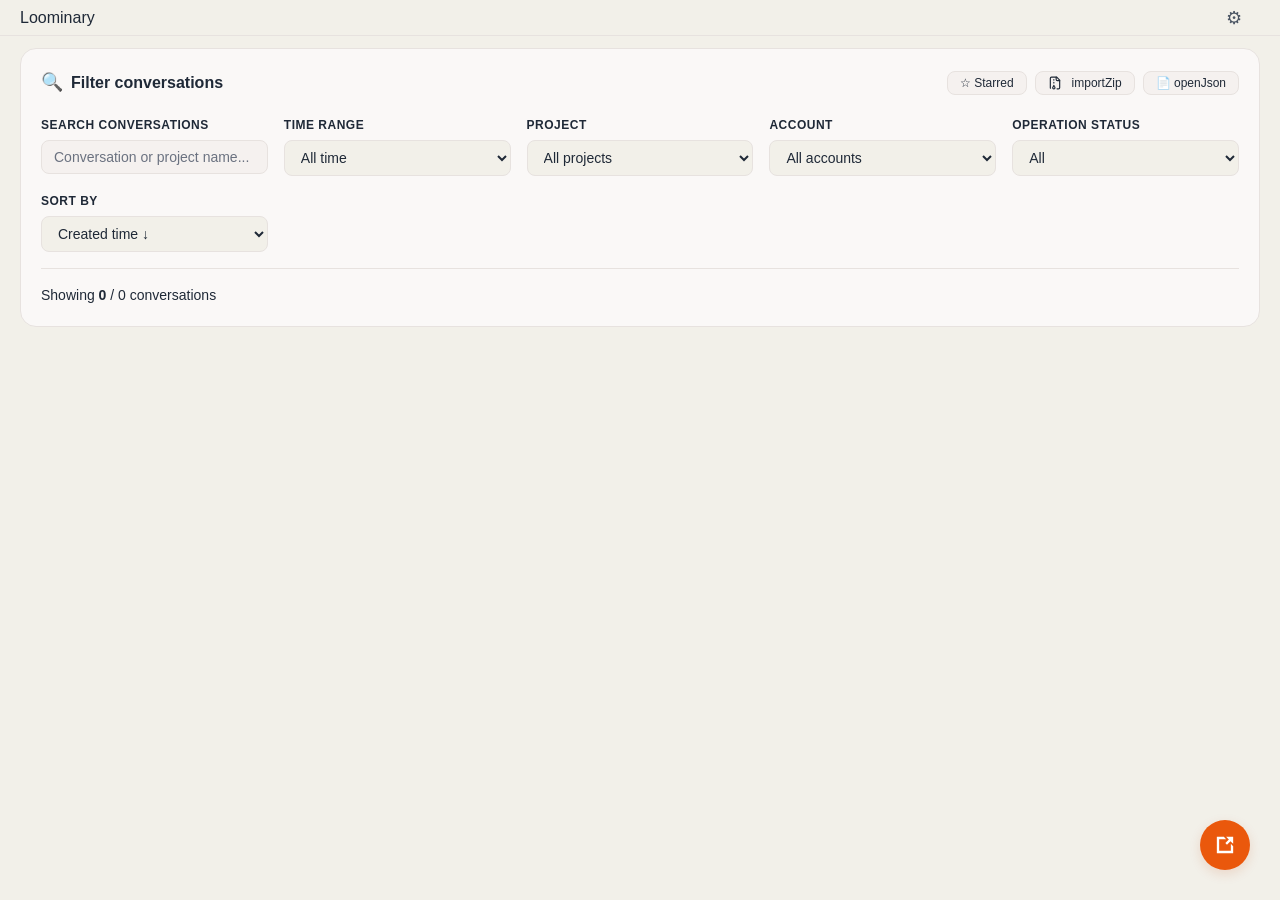
==== index.html @ d288bf93 "Updates" ====
<!doctype html><html lang="en-US"><head><meta charset="utf-8"/><meta name="viewport" content="width=device-width,initial-scale=1"/><link rel="icon" type="image/svg+xml" href="./favicon.svg"/><link rel="icon" type="image/png" sizes="32x32" href="./favicon.png"/><title></title><script defer="defer" src="./static/js/main.4342638c.js"></script><link href="./static/css/main.410b7ef4.css" rel="stylesheet"></head><body><noscript>You need to enable JavaScript to run this app.</noscript><div id="root"></div></body></html>
---- static/css/main.410b7ef4.css ----
.\!container{width:100%!important}.container{width:100%}@media (min-width:640px){.\!container{max-width:640px!important}.container{max-width:640px}}@media (min-width:768px){.\!container{max-width:768px!important}.container{max-width:768px}}@media (min-width:1024px){.\!container{max-width:1024px!important}.container{max-width:1024px}}@media (min-width:1280px){.\!container{max-width:1280px!important}.container{max-width:1280px}}@media (min-width:1536px){.\!container{max-width:1536px!important}.container{max-width:1536px}}.visible{visibility:visible}.static{position:static}.fixed{position:fixed}.absolute{position:absolute}.relative{position:relative}.block{display:block}.inline-block{display:inline-block}.inline{display:inline}.flex{display:flex}.inline-flex{display:inline-flex}.table{display:table}.grid{display:grid}.hidden{display:none}.flex-shrink{flex-shrink:1}.transform{transform:translate(var(--tw-translate-x),var(--tw-translate-y)) rotate(var(--tw-rotate)) skewX(var(--tw-skew-x)) skewY(var(--tw-skew-y)) scaleX(var(--tw-scale-x)) scaleY(var(--tw-scale-y))}.truncate{overflow:hidden;text-overflow:ellipsis;white-space:nowrap}.border{border-width:1px}.uppercase{text-transform:uppercase}.italic{font-style:italic}.shadow{--tw-shadow:0 1px 3px 0 #0000001a,0 1px 2px -1px #0000001a;--tw-shadow-colored:0 1px 3px 0 var(--tw-shadow-color),0 1px 2px -1px var(--tw-shadow-color);box-shadow:0 0 #0000,0 0 #0000,var(--tw-shadow);box-shadow:var(--tw-ring-offset-shadow,0 0 #0000),var(--tw-ring-shadow,0 0 #0000),var(--tw-shadow)}.outline{outline-style:solid}.blur{--tw-blur:blur(8px)}.blur,.filter{filter:var(--tw-blur) var(--tw-brightness) var(--tw-contrast) var(--tw-grayscale) var(--tw-hue-rotate) var(--tw-invert) var(--tw-saturate) var(--tw-sepia) var(--tw-drop-shadow)}.transition{transition-duration:.15s;transition-property:color,background-color,border-color,fill,stroke,opacity,box-shadow,transform,filter,-webkit-text-decoration-color,-webkit-backdrop-filter;transition-property:color,background-color,border-color,text-decoration-color,fill,stroke,opacity,box-shadow,transform,filter,backdrop-filter;transition-property:color,background-color,border-color,text-decoration-color,fill,stroke,opacity,box-shadow,transform,filter,backdrop-filter,-webkit-text-decoration-color,-webkit-backdrop-filter;transition-timing-function:cubic-bezier(.4,0,.2,1)}body{-webkit-font-smoothing:antialiased;-moz-osx-font-smoothing:grayscale;font-family:-apple-system,BlinkMacSystemFont,Segoe UI,Roboto,Oxygen,Ubuntu,Cantarell,Fira Sans,Droid Sans,Helvetica Neue,sans-serif;margin:0}code{font-family:source-code-pro,Menlo,Monaco,Consolas,Courier New,monospace}*{box-sizing:border-box;margin:0;padding:0}.star{color:#f1e05a;filter:drop-shadow(0 0 2px rgba(241,224,90,.3));font-size:16px}body,html{background:var(--bg-primary);color:var(--text-primary);font-family:-apple-system,BlinkMacSystemFont,Segoe UI,Roboto,Oxygen,Ubuntu,sans-serif;height:100%;line-height:1.5;overflow:hidden;width:100%}@media (max-width:1023px){body,html{height:auto;min-height:100%;overflow:visible}}a{color:var(--text-link);text-decoration:none}a:hover{text-decoration:underline}::-webkit-scrollbar{height:8px;width:8px}::-webkit-scrollbar-track{background:var(--bg-tertiary)}::-webkit-scrollbar-thumb{background:var(--border-secondary);border-radius:4px}::-webkit-scrollbar-thumb:hover{background:var(--accent-primary)}code{border-radius:4px;font-size:.9em;padding:2px 6px}code,pre{background:var(--bg-tertiary);font-family:SF Mono,Monaco,Consolas,Courier New,monospace}pre{border-radius:var(--radius-sm);font-size:14px;line-height:1.4;overflow-x:auto;padding:12px}pre code{background:#0000;padding:0}.btn-primary,.btn-secondary{align-items:center;border:none;border-radius:var(--radius-sm);cursor:pointer;display:inline-flex;font-size:14px;gap:6px;outline:none;padding:8px 16px;transition:all var(--transition-fast)}.btn-primary{background:var(--accent-primary);color:#fff}.btn-primary:hover{filter:brightness(1.1)}.btn-primary:disabled{cursor:not-allowed;opacity:.5}.btn-secondary{background:var(--bg-tertiary);border:1px solid var(--border-primary);color:var(--text-primary)}.btn-secondary:hover{background:var(--border-primary);border-color:var(--border-secondary)}.btn-secondary.active{background:color-mix(in srgb,var(--accent-primary) 10%,#0000);border-color:var(--accent-primary);color:var(--accent-primary)}.btn-primary.small,.btn-secondary.small{font-size:12px;padding:4px 12px}.icon-btn{align-items:center;background:#0000;border:none;border-radius:var(--radius-sm);color:var(--text-secondary);cursor:pointer;display:flex;height:32px;justify-content:center;transition:all var(--transition-fast);width:32px}.icon-btn:hover{background:var(--bg-tertiary);color:var(--text-primary)}.modal-overlay{-webkit-overflow-scrolling:touch;align-items:center;background:#000c;bottom:0;display:flex;justify-content:center;left:0;overflow:hidden;overscroll-behavior:contain;position:fixed;right:0;top:0;inset:0;z-index:9999}[data-theme=light] .modal-overlay{background:#00000080}.modal-content{-webkit-overflow-scrolling:touch;animation:modalFadeIn .2s ease;background:var(--bg-secondary);border:1px solid var(--border-primary);border-radius:var(--radius-lg);max-height:calc(100vh - 32px);max-width:500px;overflow-x:hidden;overflow-y:auto;overscroll-behavior:contain;padding:24px;position:relative;width:90%;z-index:2001}@keyframes modalFadeIn{0%{opacity:0;transform:translateY(-20px)}to{opacity:1;transform:translateY(0)}}.modal-content.large{max-width:900px}.modal-header{align-items:center;display:flex;justify-content:space-between;margin-bottom:20px}.modal-header h2{color:var(--text-primary);font-size:20px;font-weight:600}.close-btn{align-items:center;background:var(--bg-tertiary);border:none;border-radius:var(--radius-sm);color:var(--text-secondary);cursor:pointer;display:flex;font-size:24px;height:32px;justify-content:center;transition:background-color var(--transition-fast),color var(--transition-fast);width:32px}.close-btn:hover{background:var(--border-primary);color:var(--text-primary)}.modal-footer{border-top:1px solid var(--border-primary);display:flex;gap:8px;justify-content:flex-end;margin-top:20px;padding-top:16px}input[type=number],input[type=search],input[type=text],select,textarea{background:var(--bg-tertiary);border:1px solid var(--border-primary);border-radius:var(--radius-sm);color:var(--text-primary);font-size:14px;outline:none;padding:8px 12px;transition:all var(--transition-fast)}input[type=number]:focus,input[type=search]:focus,input[type=text]:focus,select:focus,textarea:focus{border-color:var(--accent-primary);box-shadow:0 0 0 2px #d977061a}input[type=checkbox],input[type=radio]{cursor:pointer;height:16px;width:16px}label{color:var(--text-primary);cursor:pointer;display:flex;font-size:14px;gap:8px}.badge,label{align-items:center}.badge{background:var(--bg-tertiary);border:1px solid var(--border-primary);border-radius:12px;color:var(--text-secondary);display:inline-flex;font-size:12px;font-weight:500;padding:2px 8px}.badge.primary{background:var(--accent-primary);border:none;color:#fff}.badge.success{background:#10b981;border:none;color:#fff}.badge.warning{background:var(--accent-warning);border:none;color:#fff}.badge.danger{background:var(--accent-danger);border:none;color:#fff}.hint-text{color:var(--text-tertiary);font-size:12px;margin-top:4px}.divider{background:var(--border-primary);height:1px;margin:16px 0}.tooltip{display:inline-block;position:relative}.tooltip-content{background:var(--bg-tertiary);border:1px solid var(--border-primary);border-radius:var(--radius-sm);bottom:100%;color:var(--text-primary);font-size:12px;left:50%;margin-bottom:4px;opacity:0;padding:6px 12px;pointer-events:none;position:absolute;transform:translateX(-50%);transition:opacity var(--transition-fast);white-space:nowrap;z-index:1000}.tooltip:hover .tooltip-content{opacity:1}.font-loading-notification{animation:slideInFromBottom .3s ease-out;background:var(--bg-primary);border:1px solid var(--border-primary);border-radius:var(--radius-md);bottom:20px;box-shadow:var(--shadow-lg);max-width:400px;padding:16px;position:fixed;right:20px;z-index:9999}.font-loading-notification.error{border-color:var(--accent-danger)}@keyframes slideInFromBottom{0%{opacity:0;transform:translateY(100px)}to{opacity:1;transform:translateY(0)}}.font-loading-content{display:flex;flex-direction:column;gap:12px}.font-loading-text{align-items:center;color:var(--text-primary);display:flex;font-size:14px;font-weight:500;gap:8px}.loading-icon{animation:pulse 1.5s ease-in-out infinite;font-size:18px}@keyframes pulse{0%,to{opacity:1}50%{opacity:.5}}.font-loading-progress{background:var(--bg-secondary);border-radius:2px;height:4px;overflow:hidden;width:100%}.font-loading-progress-bar{background:var(--accent-primary);border-radius:2px;height:100%;transition:width .3s ease-out}.font-loading-hint{color:var(--text-tertiary);font-size:12px;line-height:1.4}.font-status-badge{border-radius:4px;display:inline-block;font-size:11px;font-weight:500;line-height:1.4;margin-left:8px;padding:2px 8px}.font-status-badge.loading{background:var(--accent-warning);color:#fff}.font-status-badge.ready{background:#10b981;color:#fff}.font-status-badge.error{background:var(--accent-danger);color:#fff}@media (min-width:1024px){:root,body{min-width:700px!important;width:100%!important}}.app-redesigned{background:var(--bg-primary);color:var(--text-primary);display:flex;flex-direction:column;font-family:-apple-system,BlinkMacSystemFont,Segoe UI,Noto Sans,Helvetica,Arial,sans-serif;height:100vh;min-height:100vh;overflow:hidden;width:100%}@supports (-webkit-touch-callout:none){.app-redesigned{height:-webkit-fill-available}}@media (max-width:1023px){.app-redesigned{height:auto;min-height:100vh;min-height:-webkit-fill-available;overflow:visible;padding-bottom:env(safe-area-inset-bottom);padding-left:env(safe-area-inset-left);padding-right:env(safe-area-inset-right)}}.navbar-redesigned{align-items:stretch;-webkit-backdrop-filter:blur(10px);backdrop-filter:blur(10px);background:var(--bg-overlay);border-bottom:1px solid var(--border-primary);box-sizing:border-box;display:flex;flex-shrink:0;height:36px;justify-content:space-between;padding:0 20px;position:-webkit-sticky;position:sticky;top:0;transition:transform .25s ease-out;z-index:1000}@media (min-width:1024px){.navbar-redesigned{left:0;position:fixed;right:0}}html.navbar-hidden .navbar-redesigned{transform:translateY(-100%)}@media (max-width:1023px){.navbar-redesigned{padding-top:max(12px,env(safe-area-inset-top))}}.navbar-left{align-items:center;display:flex;flex:1 1;gap:8px}.navbar-back-slot{flex-shrink:0;width:28px}.navbar-right{gap:16px}.navbar-icon-btn,.navbar-right{align-items:center;display:flex}.navbar-icon-btn{background:#0000;border:none;border-radius:6px;color:var(--text-secondary);cursor:pointer;flex-shrink:0;height:28px;justify-content:center;padding:0;transition:background .15s,color .15s;width:28px}.navbar-icon-btn:hover{background:var(--bg-secondary);color:var(--text-primary)}.navbar-segments{align-items:center;display:flex;gap:4px}.navbar-segments-divider{background:var(--border-primary);flex-shrink:0;height:16px;width:1px}.timeline-filter-panel{align-items:center;display:flex;gap:4px;position:fixed;right:32px;top:5px;z-index:100}.segment-group{background:var(--bg-secondary);border-radius:8px;display:flex;gap:0;overflow:visible;padding:2px}.segment-btn,.segment-group{align-items:center;border:none}.segment-btn{background:#0000;border-radius:6px;color:var(--text-tertiary);cursor:pointer;display:inline-flex;font-size:12px;font-weight:400;height:22px;padding:0 11px;transition:background .15s,color .15s,box-shadow .15s;white-space:nowrap}.segment-btn+.segment-btn{border-left:none}.segment-btn:hover{background:var(--bg-primary);color:var(--text-primary)}.segment-group--branch .segment-btn{background:#0000;color:var(--text-secondary)}.segment-group--branch .segment-btn.active,.segment-group--branch .segment-btn:hover{background:var(--bg-primary);color:var(--text-primary)}.segment-group--branch .segment-btn.active{box-shadow:0 1px 3px #0000001f,0 0 0 .5px var(--border-primary);font-weight:500}.segment-group--branch .segment-btn:disabled{background:#0000;color:var(--text-quaternary);cursor:not-allowed}.segment-group--filter{border:none;border-radius:0;gap:4px;overflow:visible}.segment-group--filter .segment-btn{border:1px solid var(--border-primary);border-radius:20px;color:var(--text-secondary);padding:0 10px}.segment-group--filter .segment-btn+.segment-btn{border-left:1px solid var(--border-primary)}.segment-group--filter .segment-btn:hover{background:#0000;border-color:var(--accent-primary);color:var(--accent-primary)}.segment-group--filter .segment-btn.active{background:color-mix(in srgb,var(--accent-primary) 12%,#0000);border-color:var(--accent-primary);color:var(--accent-primary);font-weight:500}.navbar-search-input{align-self:stretch;-webkit-appearance:none;appearance:none;box-shadow:none}.navbar-search-input:focus{border-color:#0000;box-shadow:none}.logo{align-items:center;cursor:pointer;display:flex;gap:8px}.logo-text{-webkit-text-fill-color:#0000;background:var(--gradient-primary);-webkit-background-clip:text;background-clip:text;font-size:20px;font-weight:600}.timeline-controls{align-items:center;display:flex;gap:8px}.sort-controls{display:flex;flex-direction:column;gap:2px}.sort-btn{align-items:center;background:var(--bg-tertiary);border:1px solid var(--border-primary);border-radius:4px;color:var(--text-primary);cursor:pointer;display:flex;font-size:12px;font-weight:700;height:20px;justify-content:center;transition:background-color var(--transition-fast),color var(--transition-fast);width:24px}.sort-btn:hover:not(:disabled){background:var(--accent-primary);border-color:var(--accent-primary);color:#fff}.sort-btn:disabled{cursor:not-allowed;opacity:.3}.search-box{flex:1 1;max-width:500px;position:relative}.search-icon{color:var(--text-secondary);font-size:16px;left:12px;position:absolute;top:50%;transform:translateY(-50%)}.search-input{background:var(--bg-primary);border:1px solid var(--border-primary);border-radius:var(--radius-sm);color:var(--text-primary);font-size:14px;outline:none;padding:8px 16px 8px 36px;width:100%}.search-input::placeholder{color:var(--text-tertiary)}.search-input:focus{background:var(--bg-secondary);border-color:var(--accent-primary);box-shadow:none;outline:none}.search-stats{color:var(--text-secondary);font-size:12px;position:absolute;right:12px;top:50%;transform:translateY(-50%)}.main-container{display:flex;flex:1 1;min-height:0;overflow:hidden;position:relative}@media (max-width:1023px){.main-container{min-height:0}.main-container,.view-content{height:auto;overflow-x:hidden;overflow-y:visible}}.view-content{flex:1 1;min-height:400px;overflow-x:hidden;overflow-y:auto;padding:20px;position:relative;z-index:1}@media (min-width:1024px){.view-content:not(.view-content-timeline){padding-top:48px}}.view-content-whiteboard,.view-content:has(.whiteboard-view){height:100%;min-height:0}.view-content-welcome{padding:0}@media (min-width:1024px){.view-content-welcome{padding-top:0}}.view-content-timeline,.view-content:has(.enhanced-timeline-container){height:100%;min-height:0;overflow:hidden;padding:0}.enhanced-timeline-container{height:100%;overflow:hidden}.welcome-page{background-color:var(--bg-primary);height:100%;overflow-x:hidden;overflow-y:auto;transition:background-color var(--transition-normal);width:100%}.welcome-title{-webkit-text-fill-color:#0000;background:var(--gradient-primary);-webkit-background-clip:text;background-clip:text;font-size:48px;font-weight:700;margin-bottom:16px}.welcome-subtitle{align-items:center;color:var(--text-secondary);display:flex;font-size:18px;justify-content:center;margin-bottom:32px;min-height:60px}@keyframes blink{0%,50%{opacity:1}51%,to{opacity:0}}.typing-text{animation:typing 2s steps(40);animation:blink 1s infinite;border-right:2px solid var(--accent-primary);display:inline-block;overflow:hidden;white-space:nowrap}@keyframes fadeIn{0%{opacity:0;transform:translateY(10px)}to{opacity:1;transform:translateY(0)}}.animate-fadeIn{animation:fadeIn .5s ease-out forwards}.welcome-features{grid-gap:16px;display:grid;gap:16px;grid-template-columns:repeat(auto-fit,minmax(200px,1fr));margin-top:48px}.feature-card{background:var(--bg-secondary);border:1px solid var(--border-primary);border-radius:var(--radius-md);padding:20px;text-align:left;transition:all var(--transition-normal)}.feature-card:hover{border-color:var(--accent-primary);box-shadow:var(--shadow-md);transform:translateY(-2px)}.feature-icon{color:var(--accent-primary);font-size:24px;margin-bottom:12px}.feature-title{color:var(--text-primary);font-size:16px;font-weight:600;margin-bottom:8px}.feature-description{color:var(--text-secondary);font-size:14px;line-height:1.5}.upload-area{background:var(--bg-secondary);border:2px dashed var(--border-primary);border-radius:var(--radius-lg);cursor:pointer;padding:48px;text-align:center;transition:all var(--transition-normal)}.upload-area.dragging,.upload-area:hover{background:var(--bg-tertiary);border-color:var(--accent-primary)}.upload-area.dragging{box-shadow:0 0 20px #d9770633}.upload-icon{color:var(--text-tertiary);font-size:48px;margin-bottom:16px}.upload-text{color:var(--text-primary);font-size:16px;margin-bottom:8px}.upload-hint{color:var(--text-tertiary);font-size:14px}.scrollable{overflow-y:auto}.hide-scrollbar::-webkit-scrollbar{display:none}.hide-scrollbar{-ms-overflow-style:none;scrollbar-width:none}.non-selectable{user-select:none;-webkit-user-select:none;-moz-user-select:none;-ms-user-select:none}.settings-panel-ubuntu{background:var(--bg-primary);border-radius:12px;box-shadow:0 20px 60px #0000004d;display:flex;flex-direction:column;max-height:85vh;max-width:95vw;overflow:hidden;width:900px}.settings-panel-ubuntu .settings-header{align-items:center;background:var(--bg-secondary);border-bottom:1px solid var(--border-color);display:flex;flex-shrink:0;justify-content:space-between;padding:16px 20px}.settings-panel-ubuntu .settings-header h2{color:var(--text-primary);font-size:18px;font-weight:600;margin:0}.settings-panel-ubuntu .close-btn{align-items:center;background:#0000;border:none;border-radius:50%;color:var(--text-secondary);cursor:pointer;display:flex;font-size:24px;height:32px;justify-content:center;transition:background-color .2s;width:32px}.settings-panel-ubuntu .close-btn:hover{background:var(--hover-bg);color:var(--text-primary)}.settings-panel-ubuntu .settings-body{display:flex;flex:1 1;min-height:0;overflow:hidden}.settings-panel-ubuntu .settings-nav{background:var(--bg-secondary);border-right:1px solid var(--border-color);display:flex;flex-direction:column;flex-shrink:0;gap:4px;overflow-y:auto;padding:8px;width:180px}.settings-panel-ubuntu .nav-item{align-items:center;background:#0000;border:none;border-radius:6px;color:var(--text-secondary);cursor:pointer;display:flex;font-size:14px;font-weight:500;gap:12px;padding:10px 12px;text-align:left;transition:all .2s;width:100%}.settings-panel-ubuntu .nav-item:hover{background:var(--hover-bg);color:var(--text-primary)}.settings-panel-ubuntu .nav-item.active{background:var(--accent-color);color:#fff}.settings-panel-ubuntu .nav-icon{flex-shrink:0;font-size:20px}.settings-panel-ubuntu .nav-label{flex:1 1}.settings-panel-ubuntu .settings-content{flex:1 1;min-width:0;overflow-y:auto;padding:24px}.settings-section-content{display:flex;flex-direction:column;gap:24px}.settings-panel-ubuntu .settings-section{background:var(--bg-secondary);border:1px solid var(--border-color);border-radius:8px;padding:20px}.settings-panel-ubuntu .settings-section h3{border-bottom:1px solid var(--border-color);color:var(--text-primary);font-size:16px;font-weight:600;margin:0 0 16px;padding-bottom:12px}.settings-panel-ubuntu .section-description{color:var(--text-secondary);font-size:13px;line-height:1.5;margin-bottom:16px}.settings-panel-ubuntu .setting-item{align-items:center;border-bottom:1px solid var(--border-color);display:flex;gap:16px;justify-content:space-between;padding:12px 0}.settings-panel-ubuntu .setting-item:last-child{border-bottom:none}.settings-panel-ubuntu .setting-item.static{align-items:flex-start;flex-direction:column}.settings-panel-ubuntu .setting-label{flex:1 1;min-width:0}.settings-panel-ubuntu .setting-label>span:first-child{color:var(--text-primary);display:block;font-size:14px;font-weight:500;margin-bottom:4px}.settings-panel-ubuntu .setting-description{color:var(--text-secondary);display:block;font-size:12px;line-height:1.4}.settings-panel-ubuntu .setting-checkbox{align-items:flex-start;cursor:pointer;display:flex;gap:12px;width:100%}.settings-panel-ubuntu .setting-checkbox input[type=checkbox]{accent-color:var(--accent-color);cursor:pointer;flex-shrink:0;height:18px;margin-top:2px;width:18px}.settings-panel-ubuntu .setting-input,.settings-panel-ubuntu .setting-select{background:var(--bg-primary);border:1px solid var(--border-color);border-radius:6px;color:var(--text-primary);font-size:14px;min-width:200px;padding:8px 12px;transition:border-color .2s}.settings-panel-ubuntu .setting-input:focus,.settings-panel-ubuntu .setting-select:focus{border-color:var(--accent-color);outline:none}.settings-panel-ubuntu .setting-input[type=number]{width:120px}.settings-panel-ubuntu .format-preview{background:var(--bg-primary);border:1px solid var(--border-color);border-radius:6px;display:flex;flex-direction:column;font-family:Consolas,Monaco,monospace;gap:8px;padding:12px}.settings-panel-ubuntu .preview-item{align-items:center;display:flex;gap:12px}.settings-panel-ubuntu .preview-item code{background:var(--code-bg);border-radius:4px;color:var(--code-text);flex:1 1;font-size:13px;padding:6px 10px}.settings-panel-ubuntu .preview-label{color:var(--text-secondary);font-size:12px;white-space:nowrap}.settings-panel-ubuntu .theme-toggle-btn{align-items:center;background:var(--bg-primary);border:1px solid var(--border-color);border-radius:6px;color:var(--text-primary);cursor:pointer;display:flex;font-size:14px;gap:8px;padding:8px 16px;transition:all .2s}.settings-panel-ubuntu .theme-toggle-btn:hover{background:var(--hover-bg);border-color:var(--accent-color)}.settings-panel-ubuntu .theme-icon{font-size:18px}.settings-panel-ubuntu .github-link{align-items:center;background:#24292f;border:1px solid #f0f6fc1a;border-radius:6px;color:#fff;cursor:pointer;display:inline-flex;font-size:14px;font-weight:500;gap:8px;padding:10px 18px;text-decoration:none;transition:all .2s ease}.settings-panel-ubuntu .github-link:hover{background:#2c333a;border-color:#f0f6fc33;transform:translateY(-1px)}.settings-panel-ubuntu .github-link svg{flex-shrink:0}.settings-panel-ubuntu .setting-info{background:#3b82f61a;border:1px solid #3b82f64d;border-radius:6px;color:var(--text-secondary);font-size:13px;line-height:1.5;margin-top:8px;padding:12px}.settings-panel-ubuntu .settings-footer{background:var(--bg-secondary);border-top:1px solid var(--border-color);display:flex;flex-shrink:0;justify-content:flex-end;padding:16px 20px}.settings-panel-ubuntu .settings-footer .btn-primary{background:var(--accent-color);border:none;border-radius:6px;color:#fff;cursor:pointer;font-size:14px;font-weight:500;padding:10px 24px;transition:background-color .2s}.settings-panel-ubuntu .settings-footer .btn-primary:hover{background:var(--accent-color-hover)}@media (max-width:768px){.settings-panel-ubuntu{border-radius:0;max-height:100vh;max-width:100vw;width:100vw}.settings-panel-ubuntu .settings-body{flex-direction:column}.settings-panel-ubuntu .settings-nav{border-bottom:1px solid var(--border-color);border-right:none;flex-direction:row;flex-shrink:0;overflow-x:auto;padding:8px;width:100%}.settings-panel-ubuntu .nav-item{flex-direction:column;gap:4px;min-width:70px;text-align:center}.settings-panel-ubuntu .nav-icon{font-size:24px}.settings-panel-ubuntu .nav-label{font-size:11px}.settings-panel-ubuntu .settings-content{padding:16px}.settings-panel-ubuntu .setting-item{align-items:flex-start;flex-direction:column;gap:8px}.settings-panel-ubuntu .setting-input,.settings-panel-ubuntu .setting-select{min-width:0;width:100%}}.action-panel-ubuntu{background:var(--bg-primary);border-radius:12px;box-shadow:0 20px 60px #0000004d;display:flex;flex-direction:column;height:85vh;max-width:95vw;overflow:hidden;width:900px}.action-panel-ubuntu .action-panel-header{align-items:center;background:var(--bg-secondary);border-bottom:1px solid var(--border-color);display:flex;flex-shrink:0;justify-content:space-between;padding:16px 20px}.action-panel-ubuntu .action-panel-header h2{color:var(--text-primary);font-size:18px;font-weight:600;margin:0}.action-panel-ubuntu .close-btn{align-items:center;background:#0000;border:none;border-radius:50%;color:var(--text-secondary);cursor:pointer;display:flex;font-size:24px;height:32px;justify-content:center;transition:background-color .2s;width:32px}.action-panel-ubuntu .close-btn:hover{background:var(--hover-bg);color:var(--text-primary)}.action-panel-ubuntu .action-panel-body{display:flex;flex:1 1;min-height:0;overflow:hidden}.action-panel-ubuntu .action-panel-nav{background:var(--bg-secondary);border-right:1px solid var(--border-color);display:flex;flex-direction:column;flex-shrink:0;gap:4px;overflow-y:auto;padding:8px;width:160px}.action-panel-ubuntu .nav-item{align-items:center;background:#0000;border:none;border-radius:6px;color:var(--text-secondary);cursor:pointer;display:flex;font-size:14px;font-weight:500;gap:12px;padding:10px 12px;text-align:left;transition:all .2s;width:100%}.action-panel-ubuntu .nav-item:hover{background:var(--hover-bg);color:var(--text-primary)}.action-panel-ubuntu .nav-item.active{background:var(--accent-color);color:#fff}.action-panel-ubuntu .nav-icon{flex-shrink:0;font-size:20px}.action-panel-ubuntu .nav-label{flex:1 1}.action-panel-ubuntu .action-panel-content{display:flex;flex:1 1;flex-direction:column;min-width:0;overflow-y:auto}.action-section-content{display:flex;flex:1 1;flex-direction:column;overflow:hidden}.global-search-section{display:flex;flex-direction:column;height:100%;padding:16px}.global-search-section .search-input-container{flex-shrink:0;margin-bottom:16px;position:relative}.global-search-section .action-search-input{background:var(--bg-secondary);border:1px solid var(--border-color);border-radius:8px;color:var(--text-primary);font-size:14px;outline:none;padding:12px 40px 12px 16px;transition:border-color .2s;width:100%}.global-search-section .action-search-input:focus{border-color:var(--accent-color)}.global-search-section .clear-btn{background:none;border:none;color:var(--text-secondary);cursor:pointer;font-size:18px;padding:4px;position:absolute;right:12px;top:50%;transform:translateY(-50%)}.global-search-section .search-results-container{flex:1 1;min-height:0;overflow-y:auto}.global-search-section .search-loading,.global-search-section .search-no-results,.global-search-section .search-placeholder{align-items:center;color:var(--text-secondary);display:flex;flex-direction:column;justify-content:center;padding:40px 20px;text-align:center}.global-search-section .search-stats{color:var(--text-tertiary);font-size:12px;margin-top:8px}.global-search-section .results-header{border-bottom:1px solid var(--border-color);margin-bottom:8px;padding:8px 0}.global-search-section .results-count{color:var(--text-secondary);font-size:13px}.global-search-section .conversation-group{border:1px solid var(--border-color);border-radius:8px;margin-bottom:8px;overflow:hidden}.global-search-section .conversation-header{align-items:center;background:var(--bg-secondary);cursor:pointer;display:flex;gap:8px;padding:12px;transition:background-color .2s}.global-search-section .conversation-header:hover{background:var(--hover-bg)}.global-search-section .expand-icon{color:var(--text-secondary);font-size:10px}.global-search-section .conversation-name{color:var(--text-primary);flex:1 1;font-weight:500;overflow:hidden;text-overflow:ellipsis;white-space:nowrap}.global-search-section .result-count{color:var(--text-secondary);font-size:12px}.global-search-section .conversation-results{border-top:1px solid var(--border-color)}.global-search-section .result-item{border-bottom:1px solid var(--border-color);cursor:pointer;padding:12px;transition:background-color .2s}.global-search-section .result-item:last-child{border-bottom:none}.global-search-section .result-item:hover{background:var(--hover-bg)}.global-search-section .result-header{align-items:center;display:flex;gap:8px;margin-bottom:4px}.global-search-section .result-sender{color:var(--text-primary);font-size:13px;font-weight:500}.global-search-section .result-index{color:var(--text-tertiary);font-size:11px}.action-panel-ubuntu .global-search-section .result-content,.global-search-section .result-content{-webkit-box-orient:vertical!important;color:var(--text-secondary);display:-webkit-box!important;font-size:13px;line-height:1.5;overflow:hidden!important}.global-search-section .result-meta{color:var(--text-tertiary);font-size:11px;margin-top:4px}.global-search-section .search-highlight{background:#ea580c33;border-radius:2px;color:#ea580c;font-weight:600;padding:0 2px}[data-theme=dark] .global-search-section .search-highlight{background:#d9770640;color:#d97706}.global-search-section .search-bold{color:var(--text-primary);font-weight:600}.global-search-section .search-italic{font-style:italic}.global-search-section .search-history{margin-top:24px;text-align:left}.global-search-section .history-header{align-items:center;display:flex;justify-content:space-between;margin-bottom:12px}.global-search-section .history-title{color:var(--text-secondary);font-size:13px;font-weight:500}.global-search-section .history-list{display:flex;flex-direction:column;gap:4px}.global-search-section .history-item{align-items:center;background:var(--bg-secondary);border-radius:6px;cursor:pointer;display:flex;gap:8px;padding:8px 12px;transition:background .15s}.global-search-section .history-item:hover{background:var(--bg-tertiary)}.global-search-section .history-icon{font-size:14px;opacity:.6}.global-search-section .history-query{color:var(--text-primary);flex:1 1;font-size:13px;overflow:hidden;text-overflow:ellipsis;white-space:nowrap}.global-search-section .history-delete{background:none;border:none;border-radius:4px;color:var(--text-tertiary);cursor:pointer;font-size:16px;opacity:0;padding:2px 6px;transition:opacity .15s,background .15s}.global-search-section .history-item:hover .history-delete{opacity:1}.global-search-section .history-delete:hover{background:var(--bg-primary);color:var(--text-primary)}.semantic-search-section{display:flex;flex-direction:column;height:100%;padding:16px}.semantic-search-section .semantic-status{background:var(--bg-secondary);border-radius:8px;flex-shrink:0;margin-bottom:16px;padding:12px}.semantic-search-section .status-init{display:flex;flex-direction:column;gap:8px}.semantic-search-section .progress-bar{background:var(--border-color);border-radius:2px;height:4px;overflow:hidden}.semantic-search-section .progress-fill{background:var(--accent-color);height:100%;transition:width .3s}.semantic-search-section .status-message{color:var(--text-secondary);font-size:13px;margin:0}.semantic-search-section .status-ready{align-items:center;display:flex;gap:12px}.semantic-search-section .status-badge{color:var(--accent-success);font-size:13px;font-weight:500}.semantic-search-section .status-info{color:var(--text-secondary);font-size:12px}.semantic-search-section .semantic-chat{flex:1 1;min-height:0;overflow-y:auto;padding:8px 0}.semantic-search-section .chat-placeholder{align-items:center;color:var(--text-secondary);display:flex;height:100%;justify-content:center;padding:20px;text-align:center}.semantic-search-section .chat-message{border-radius:8px;margin-bottom:16px;padding:12px}.semantic-search-section .chat-message.user{background:var(--accent-color);color:#fff;margin-left:20%}.semantic-search-section .chat-message.assistant{background:var(--bg-secondary);margin-right:20%}.semantic-search-section .chat-message .message-content{font-size:14px;line-height:1.5}.semantic-search-section .chat-message .search-results{display:flex;flex-direction:column;gap:8px;margin-top:12px}.semantic-search-section .result-card{background:var(--bg-primary);border:1px solid var(--border-color);border-radius:6px;cursor:pointer;padding:12px;transition:all .2s}.semantic-search-section .result-card:hover{border-color:var(--accent-color);transform:translateY(-1px)}.semantic-search-section .result-card .result-header{display:flex;justify-content:space-between;margin-bottom:8px}.semantic-search-section .result-card .result-source{color:var(--text-primary);font-size:13px;font-weight:500}.semantic-search-section .result-card .result-score{color:var(--accent-success);font-size:12px}.semantic-search-section .result-card .result-preview{color:var(--text-secondary);font-size:13px;line-height:1.4}.semantic-search-section .result-card .result-meta{color:var(--text-tertiary);display:flex;font-size:11px;gap:12px;margin-top:8px}.semantic-search-section .typing-indicator{display:flex;gap:4px;padding:8px 0}.semantic-search-section .typing-indicator span{animation:typing 1.4s infinite;background:var(--text-tertiary);border-radius:50%;height:8px;width:8px}.semantic-search-section .typing-indicator span:nth-child(2){animation-delay:.2s}.semantic-search-section .typing-indicator span:nth-child(3){animation-delay:.4s}@keyframes typing{0%,60%,to{opacity:.3;transform:scale(.8)}30%{opacity:1;transform:scale(1)}}.semantic-search-section .semantic-input{display:flex;flex-shrink:0;gap:8px;margin-top:12px}.semantic-search-section .semantic-input textarea{background:var(--bg-secondary);border:1px solid var(--border-color);border-radius:8px;color:var(--text-primary);flex:1 1;font-size:14px;max-height:100px;min-height:44px;outline:none;padding:12px;resize:none}.semantic-search-section .semantic-input textarea:focus{border-color:var(--accent-color)}.semantic-search-section .semantic-input button{background:var(--accent-color);border:none;border-radius:8px;color:#fff;cursor:pointer;font-size:14px;padding:12px 20px;transition:background-color .2s}.semantic-search-section .semantic-input button:hover:not(:disabled){background:var(--accent-color-hover)}.semantic-search-section .semantic-input button:disabled{cursor:not-allowed;opacity:.5}.export-section{overflow-y:auto;padding:16px}.export-section .export-group{background:var(--bg-secondary);border:1px solid var(--border-color);border-radius:8px;margin-bottom:16px;padding:16px}.export-section .export-group h3{border-bottom:1px solid var(--border-color);color:var(--text-primary);font-size:15px;font-weight:600;margin:0 0 12px;padding-bottom:8px}.export-section .export-options-list{display:flex;flex-direction:column;gap:8px}.export-section .export-checkbox-option,.export-section .export-radio-option{align-items:flex-start;background:var(--bg-primary);border:1px solid var(--border-color);border-radius:6px;cursor:pointer;display:flex;gap:12px;padding:10px 12px;transition:all .2s}.export-section .export-checkbox-option:hover,.export-section .export-radio-option:hover{border-color:var(--accent-color)}.export-section .export-checkbox-option input,.export-section .export-radio-option input{accent-color:var(--accent-color);margin-top:2px}.export-section .option-content{flex:1 1;min-width:0}.export-section .option-title{color:var(--text-primary);display:block;font-size:14px;font-weight:500;margin-bottom:2px}.export-section .option-desc{color:var(--text-secondary);display:block;font-size:12px;line-height:1.4}.export-section .option-hint{color:var(--text-tertiary);display:block;font-size:12px;font-style:italic}.export-section .option-count{color:var(--text-secondary);font-size:12px;font-weight:400}.export-section .export-checkbox-option:has(input:disabled),.export-section .export-radio-option:has(input:disabled){cursor:not-allowed;opacity:.5}.export-section .export-info{background:var(--bg-secondary);border:1px solid var(--border-color);border-radius:8px;margin-bottom:16px;padding:16px}.export-section .export-info .info-row{border-bottom:1px solid var(--border-color);display:flex;font-size:13px;justify-content:space-between;padding:8px 0}.export-section .export-info .info-row:last-child{border-bottom:none}.export-section .export-info .label{color:var(--text-secondary)}.export-section .export-info .value{color:var(--text-primary);text-align:right}.export-section .export-actions{display:flex;gap:12px;justify-content:flex-end;padding-top:8px}.export-section .btn-secondary{background:var(--bg-secondary);border:1px solid var(--border-color);border-radius:6px;color:var(--text-primary);cursor:pointer;font-size:14px;padding:10px 20px;transition:all .2s}.export-section .btn-secondary:hover{background:var(--hover-bg)}.export-section .btn-primary{background:var(--accent-color);border:none;border-radius:6px;color:#fff;cursor:pointer;font-size:14px;font-weight:500;padding:10px 20px;transition:background-color .2s}.export-section .btn-primary:hover{background:var(--accent-color-hover)}@media (max-width:768px){.action-panel-ubuntu{border-radius:0;height:100vh;max-width:100vw;width:100vw}.action-panel-ubuntu .action-panel-body{flex-direction:column}.action-panel-ubuntu .action-panel-nav{border-bottom:1px solid var(--border-color);border-right:none;flex-direction:row;flex-shrink:0;overflow-x:auto;padding:8px;width:100%}.action-panel-ubuntu .nav-item{flex-direction:column;gap:4px;min-width:70px;padding:8px;text-align:center}.action-panel-ubuntu .nav-icon{font-size:24px}.action-panel-ubuntu .nav-label{font-size:11px}.semantic-search-section .chat-message.user{margin-left:10%}.semantic-search-section .chat-message.assistant{margin-right:10%}}.conversation-filter{background:var(--bg-secondary);border:1px solid var(--border-primary);border-radius:var(--radius-lg);margin-bottom:20px}.filter-panel{padding:20px}.filter-header{flex-wrap:wrap;gap:12px;justify-content:space-between;margin-bottom:20px}.filter-header,.filter-title{align-items:center;display:flex}.filter-title{color:var(--text-primary);font-size:16px;font-weight:600;gap:8px}.filter-icon{font-size:18px}.filter-text{color:var(--text-primary)}.filter-badge{background:var(--accent-primary);border-radius:12px;color:#fff;font-size:12px;font-weight:600;min-width:20px;padding:3px 8px;text-align:center}.filter-sections{grid-gap:16px;display:grid;gap:16px;grid-template-columns:repeat(auto-fit,minmax(220px,1fr));margin-bottom:16px}.filter-sections.has-custom-date{grid-template-columns:repeat(auto-fit,minmax(200px,1fr))}.filter-section{display:flex;flex-direction:column;gap:6px}.filter-label{color:var(--text-primary);font-size:12px;font-weight:600;letter-spacing:.5px;text-transform:uppercase}.filter-input,.filter-select{background:var(--bg-primary);border:1px solid var(--border-primary);border-radius:var(--radius-sm);color:var(--text-primary);font-size:14px;outline:none;padding:8px 12px;transition:border-color var(--transition-fast),box-shadow var(--transition-fast)}.filter-input:focus,.filter-select:focus{border-color:var(--accent-primary);box-shadow:0 0 0 2px #1f6feb1a}.filter-input::placeholder{color:var(--text-tertiary)}.time-range-section{grid-column:auto}.custom-date-section{grid-column:1/-1;margin-top:-8px}.date-range-inputs{align-items:center;display:flex;flex-direction:row;gap:12px}.date-input{flex:1 1;min-width:140px}.date-separator{color:var(--text-secondary);flex-shrink:0;font-size:14px;white-space:nowrap}.filter-footer{border-top:1px solid var(--border-primary);padding-top:16px}.filter-stats{display:flex;flex-direction:column;gap:4px}.stats-text{color:var(--text-primary);font-size:14px}.active-filters-text{color:var(--text-secondary);font-size:12px}.conversations-grid{grid-gap:20px;display:grid;gap:20px;grid-template-columns:repeat(auto-fill,minmax(350px,1fr))}.conversation-tile{background:var(--bg-secondary);border:1px solid var(--border-primary);border-radius:var(--radius-lg);cursor:pointer;overflow:hidden;padding:20px;position:relative;transition:all var(--transition-normal)}.conversation-tile:hover{border-color:var(--border-secondary);box-shadow:var(--shadow-lg);transform:translateY(-2px)}.conversation-tile.current-file,.conversation-tile.selected{background:var(--bg-secondary);border-color:var(--accent-primary);box-shadow:0 0 0 1px #1f6feb33}.tile-header{align-items:flex-start;display:flex;gap:12px;justify-content:space-between;margin-bottom:16px;min-height:24px}.tile-title{color:var(--text-primary);flex:1 1;font-size:16px;font-weight:600;line-height:1.3;min-width:0}.tile-actions,.tile-title{align-items:center;display:flex;gap:8px}.star-btn{align-items:center;background:#0000;border:none;border-radius:50%;cursor:pointer;display:flex;font-size:16px;height:24px;justify-content:center;opacity:.7;padding:0;transition:all var(--transition-fast);width:24px}.star-btn:hover{background:var(--bg-tertiary);opacity:1;transform:scale(1.2)}.star-btn.starred{color:#f1e05a;filter:drop-shadow(0 0 3px rgba(241,224,90,.5));opacity:1}[data-theme=dark] .star-btn:not(.starred){color:#ffffffbf}[data-theme=dark] .star-btn:not(.starred):hover{color:#fff}.file-close-btn{align-items:center;background:#0000;border:none;border-radius:50%;color:var(--text-secondary);cursor:pointer;display:flex;flex-shrink:0;font-size:14px;height:20px;justify-content:center;opacity:.8;transition:all var(--transition-fast);width:20px}.file-close-btn:hover{background:var(--accent-danger);color:#fff;opacity:1;transform:scale(1.1)}.rename-btn{background:#0000;border:none;cursor:pointer;font-size:16px;opacity:.7;padding:4px;transition:opacity .2s}.rename-btn:hover{opacity:1}.rename-dialog{max-width:500px}.rename-dialog .form-group{margin-bottom:0}.rename-dialog .form-input{background:var(--bg-primary);border:1px solid var(--border-color);border-radius:4px;color:var(--text-primary);font-size:14px;padding:8px 12px;width:100%}.rename-dialog .form-input:focus{border-color:var(--accent-primary);outline:none}.rename-dialog .error-message{color:var(--accent-danger);font-size:12px;margin-top:4px}.tile-meta{display:flex;flex-direction:column;gap:6px;margin-bottom:16px}.meta-row{align-items:center;color:var(--text-secondary);display:flex;font-size:13px;gap:8px;line-height:1.4;min-height:20px}.meta-row>span:first-child{flex-shrink:0;font-size:14px;text-align:center;width:16px}.tile-preview{background:var(--bg-primary);border:1px solid var(--border-primary);border-radius:8px;color:var(--text-secondary);font-size:13px;line-height:1.5;max-height:80px;min-height:60px;overflow:hidden;padding:14px;position:relative}.tile-preview:after{background:linear-gradient(#0000,var(--bg-primary));bottom:0;content:"";height:20px;left:0;pointer-events:none;position:absolute;right:0}.tile-stats{border-top:1px solid var(--border-primary);display:flex;flex-wrap:wrap;gap:12px;margin-top:16px;padding-top:16px}.stat-item{align-items:center;background:var(--bg-primary);border:1px solid var(--border-primary);border-radius:12px;color:var(--text-tertiary);display:flex;font-size:12px;gap:6px;padding:4px 8px}.stat-item>span:first-child{font-size:13px}.add-file-tile{align-items:center;background:var(--bg-primary);border:2px dashed var(--border-secondary);display:flex;justify-content:center;min-height:200px;transition:all var(--transition-normal)}.add-file-tile:hover{background:var(--bg-tertiary);border-color:var(--accent-primary)}.add-file-content{color:var(--text-secondary);padding:20px;text-align:center}.add-file-icon{color:var(--accent-primary);font-size:48px;font-weight:300;margin-bottom:12px}.add-file-text{color:var(--text-primary);font-size:16px;font-weight:600;margin-bottom:4px}.add-file-hint{font-size:12px;opacity:.8}.branch-switcher{margin:16px 0;overflow:visible!important;position:relative;z-index:1}.branch-switcher-main{align-items:center;background:var(--bg-tertiary);border:1px solid var(--border-primary);border-radius:var(--radius-lg);box-shadow:var(--shadow-sm);display:flex;gap:8px;padding:8px;transition:all var(--transition-fast)}.branch-switcher-main:hover{border-color:var(--border-secondary);box-shadow:var(--shadow-md)}.branch-arrow{align-items:center;background:var(--bg-secondary);border:1px solid var(--border-primary);border-radius:var(--radius-sm);color:var(--text-primary);cursor:pointer;display:flex;flex-shrink:0;height:32px;justify-content:center;transition:all var(--transition-fast);width:32px}.branch-arrow:hover:not(.disabled){background:var(--accent-primary);border-color:var(--accent-primary);color:#fff;transform:scale(1.05)}.branch-arrow.disabled{background:var(--bg-primary);cursor:not-allowed;opacity:.3}.branch-arrow svg{transition:transform var(--transition-fast)}.branch-arrow:hover:not(.disabled) svg{transform:scale(1.1)}.branch-info{border-radius:var(--radius-md);cursor:pointer;flex:1 1;min-width:0;overflow:hidden;padding:8px 12px;position:relative;transition:all var(--transition-fast)}.branch-info:hover{background:var(--bg-secondary)}.branch-info.switching{opacity:.6;transform:scale(.98)}.branch-info-main{align-items:center;display:flex;justify-content:space-between;margin-bottom:4px}.branch-name{color:var(--text-primary);font-size:.9rem;font-weight:600}.branch-counter{background:var(--bg-primary);border-radius:8px;color:var(--text-secondary);font-size:.75rem;font-weight:500;padding:2px 6px}.branch-preview{color:var(--text-secondary);font-size:.8rem;line-height:1.3;overflow:hidden;text-overflow:ellipsis;white-space:nowrap}.expand-indicator{align-items:center;color:var(--text-tertiary);display:flex;height:16px;justify-content:center;position:absolute;right:8px;top:50%;transform:translateY(-50%);transition:transform var(--transition-fast);width:16px}.expand-indicator.expanded{transform:translateY(-50%) rotate(180deg)}.branch-list{animation:branchListSlideIn .2s ease-out;background:var(--bg-secondary);border:1px solid var(--border-primary);border-radius:var(--radius-lg);box-shadow:var(--shadow-lg);left:0;margin-top:8px;max-height:300px;overflow-y:auto;padding:8px;position:absolute;right:0;top:100%;z-index:10000}.branch-list-portal{margin-top:0;position:fixed!important}@keyframes branchListSlideIn{0%{opacity:0;transform:translateY(-8px)}to{opacity:1;transform:translateY(0)}}.branch-option{border:1px solid #0000;border-radius:var(--radius-md);cursor:pointer;margin-bottom:4px;padding:12px;transition:all var(--transition-fast)}.branch-option:last-child{margin-bottom:0}.branch-option:hover{background:var(--bg-tertiary);border-color:var(--border-primary)}.branch-option.active{background:var(--accent-primary);border-color:var(--accent-primary);color:#fff}.branch-option.active .branch-option-name,.branch-option.active .branch-option-preview{color:#fff}.branch-option.active .branch-option-count{background:#fff3;color:#fff}.branch-option-header{align-items:center;display:flex;justify-content:space-between;margin-bottom:4px}.branch-option-name{color:var(--text-primary);font-size:.9rem;font-weight:600}.branch-option-count{background:var(--bg-primary);border-radius:8px;color:var(--text-secondary);font-size:.75rem;font-weight:500;padding:2px 6px}.branch-option-preview{color:var(--text-secondary);font-size:.8rem;line-height:1.3;overflow:hidden;text-overflow:ellipsis;white-space:nowrap}@keyframes branchSwitchPulse{0%{transform:scale(1)}50%{transform:scale(1.02)}to{transform:scale(1)}}.branch-info.switching{animation:branchSwitchPulse .3s ease-in-out}@media (max-width:768px){.branch-switcher-main{gap:6px;padding:6px}.branch-arrow{height:28px;width:28px}.branch-info{padding:6px 10px}.branch-name{font-size:.85rem}.branch-preview{font-size:.75rem}.branch-list{margin-top:4px;padding:6px}.branch-option{padding:10px}.branch-option-name{font-size:.85rem}.branch-option-preview{font-size:.75rem}}[data-theme=dark] .branch-switcher-main{background:var(--bg-tertiary);border-color:var(--border-primary)}[data-theme=dark] .branch-arrow,[data-theme=dark] .branch-list{background:var(--bg-secondary);border-color:var(--border-primary)}[data-theme=light] .branch-switcher-main{background:#f8f9fa;border-color:#e9ecef}[data-theme=light] .branch-arrow,[data-theme=light] .branch-list{background:#fff;border-color:#e9ecef}[data-theme=light] .branch-list{box-shadow:0 4px 12px #0000001a}.branch-arrow:focus-visible,.branch-info:focus-visible,.branch-option:focus-visible{outline:2px solid var(--accent-primary);outline-offset:2px}.branch-list::-webkit-scrollbar{width:6px}.branch-list::-webkit-scrollbar-track{background:var(--bg-primary);border-radius:3px}.branch-list::-webkit-scrollbar-thumb{background:var(--border-primary);border-radius:3px}.branch-list::-webkit-scrollbar-thumb:hover{background:var(--accent-primary)}.universal-timeline-container{margin:0 auto;max-width:900px;padding:20px;position:relative}.desktop-layout{padding:0 24px}.desktop-layout,.timeline-main-content{height:100%;overflow:hidden;position:relative}.timeline-main-content{display:flex;gap:24px}.desktop-layout .timeline-left-panel{box-sizing:border-box;flex-basis:calc(45% - 100px);flex-grow:0;flex-shrink:0;height:100%;max-width:600px;min-width:460px;overflow-x:hidden;overflow-y:auto;padding:48px 16px 16px;position:relative}.timeline-right-panel{flex:1 1;height:100%;margin-right:70px;overflow:hidden}.desktop-layout .timeline-right-panel{box-sizing:border-box;padding-bottom:28px;padding-top:52px}.conversation-info-card{background:var(--bg-secondary);border:2px solid var(--border-primary);border-radius:var(--radius-xl);box-shadow:var(--shadow-md);margin-bottom:16px;padding:24px;position:relative;z-index:auto}.conversation-action-row{margin-top:12px}.conversation-action-row,.conversation-info-card h2{align-items:center;display:flex;flex-wrap:wrap;gap:6px}.conversation-info-card h2{color:var(--text-primary);font-size:1.5rem;font-weight:600;margin:0 0 8px}.platform-badge{background:var(--accent-primary);border-radius:20px;color:#fff;flex-shrink:0;font-size:.8rem;font-weight:500;padding:4px 12px}.info-grid{grid-gap:16px;display:grid;gap:16px;grid-template-columns:repeat(auto-fit,minmax(200px,1fr));margin-top:16px}.info-item{display:flex;flex-direction:column;gap:4px}.info-label{color:var(--accent-primary);font-size:.9rem;font-weight:500}.info-value{color:var(--text-primary);font-weight:400}.timeline{margin-bottom:0;margin-top:8px;overflow:visible;padding-bottom:8px;position:relative}.timeline-line{background:linear-gradient(to bottom,var(--border-primary),var(--accent-primary));height:calc(100% + 15px);left:24px;position:absolute;top:0;width:2px;z-index:0}.timeline-message{align-items:flex-start;display:flex;margin-bottom:24px;position:relative;z-index:auto}.timeline-message:last-child{margin-bottom:0}.timeline-dot{background:var(--accent-primary);border:3px solid var(--bg-primary);border-radius:50%;box-shadow:var(--shadow-sm);flex-shrink:0;height:12px;margin-right:24px;margin-top:16px;position:relative;width:12px;z-index:2}.timeline-dot.human{background:var(--accent-secondary)}.timeline-dot.assistant{background:var(--accent-primary)}.timeline-content{background:var(--bg-secondary);border:1px solid var(--border-primary);border-radius:var(--radius-xl);box-shadow:var(--shadow-sm);cursor:pointer;flex:1 1;padding:16px;position:relative;transition:all var(--transition-fast);z-index:1}.timeline-content:hover{box-shadow:var(--shadow-md)}.timeline-content.selected,.timeline-content:hover{background:var(--bg-tertiary);border-color:var(--accent-primary);z-index:2}.timeline-content.selected{box-shadow:var(--shadow-lg)}.timeline-header{align-items:center;display:flex;justify-content:space-between;margin-bottom:12px}.timeline-sender{align-items:center;display:flex;flex:1 1;gap:12px}.timeline-avatar{align-items:center;background:var(--bg-tertiary);border:2px solid var(--border-primary);border-radius:50%;color:var(--text-primary);display:flex;font-size:1.2rem;height:40px;justify-content:center;width:40px}.timeline-avatar.human{background:var(--avatar-human-bg);border-color:var(--avatar-human-bg);color:var(--avatar-human-text)}.timeline-avatar.assistant{background:var(--avatar-ai-bg);border-color:var(--avatar-ai-bg);color:var(--avatar-ai-text)}.timeline-avatar.assistant.platform-aistudio,.timeline-avatar.assistant.platform-gemini{background:#fff;border-color:#e8f0fe;color:#1a73e8}.timeline-avatar.assistant.platform-notebooklm{background:#000;border-color:#333;color:#fff}.timeline-avatar.assistant.platform-claude{background:var(--avatar-ai-bg);border-color:var(--avatar-ai-bg);color:var(--avatar-ai-text)}.timeline-avatar.assistant.platform-jsonl_chat{background:#242425;border-color:#242425;color:#fff}.timeline-avatar.assistant.platform-jsonl_chat.model-icon-white-bg{background:#fff;border-color:#e0e0e0;color:#000}.timeline-avatar.assistant.platform-chatgpt{background:#fff;border-color:#fff;color:#fff}.timeline-avatar.assistant.platform-copilot,.timeline-avatar.assistant.platform-grok{background:#fff;border-color:#e0e0e0;color:#000}.sender-info{display:flex;flex-direction:column;gap:2px}.sender-name{color:var(--text-primary);font-size:.95rem;font-weight:600}.sender-time{color:var(--text-tertiary);font-size:.8rem}.sort-position{color:var(--accent-primary);font-size:.85rem;font-weight:500;margin-left:8px}.timeline-actions{align-items:center;display:flex;gap:8px}.timeline-body{word-wrap:break-word;color:var(--text-primary);font-size:.95rem;line-height:1.6;margin-bottom:12px;max-width:100%;overflow:hidden;overflow-wrap:break-word;white-space:pre-wrap;word-break:break-word}.timeline-body code,.timeline-body pre{max-width:100%;overflow-x:auto;word-break:break-all}.timeline-footer{flex-wrap:wrap;gap:8px}.timeline-footer,.timeline-tag{align-items:center;display:flex}.timeline-tag{background:var(--bg-tertiary);border:1px solid var(--border-primary);border-radius:12px;color:var(--text-secondary);font-size:.8rem;gap:4px;padding:4px 8px}.timeline-tag span:first-child{font-size:.9rem}.timeline-tag.completed{background:var(--accent-completed-bg);border-color:var(--accent-completed-border);color:var(--accent-completed-text)}.timeline-tag.important{background:var(--accent-warning);border-color:var(--accent-warning);color:#fff}.timeline-tag.deleted{background:var(--accent-danger);border-color:var(--accent-danger);color:#fff}.timeline-content.is-deleted .timeline-tag.completed,.timeline-content.is-deleted .timeline-tag.important{display:none}.timeline-content.is-deleted .timeline-body{opacity:.6;text-decoration:line-through}.timeline-tag.branch-point{background:var(--accent-warning);border-color:var(--accent-warning);color:#fff;font-weight:600}.timeline-tag.branch-level{background:var(--accent-info);border-color:var(--accent-info);color:#fff}.timeline-branch-switcher{margin:16px 0;overflow:visible!important;position:relative;z-index:9999}.timeline-branch-switcher:last-child{margin-bottom:0}.root-branch-container{margin:16px 0;overflow:visible!important;position:relative;z-index:9999}.root-branch-label{background:var(--bg-primary);border:1px dashed var(--border-secondary);border-radius:var(--radius-md);color:var(--text-secondary);font-size:.85rem;margin-bottom:8px;padding:8px 12px;text-align:center}.root-branch-label .label-text{font-weight:500}.file-preview{align-items:center;background:var(--bg-primary);border:1px solid var(--border-primary);border-radius:var(--radius-lg);box-shadow:var(--shadow-sm);cursor:pointer;display:flex;flex-shrink:0;height:100px;justify-content:center;min-height:100px;opacity:.9;overflow:hidden;position:relative;transition:all var(--transition-normal)}.file-preview-top{margin-bottom:16px}.file-preview-bottom{margin-top:20px}.file-preview:hover{box-shadow:var(--shadow-md);height:126px;min-height:126px;opacity:1}.file-preview-inner{align-items:center;display:flex;flex-direction:column;height:100%;justify-content:center;opacity:.6;padding:8px;text-align:center;transition:opacity var(--transition-fast)}.file-preview:hover .file-preview-inner{opacity:1}.file-preview-arrow{color:var(--accent-primary);font-size:1.5rem;margin-bottom:4px}.file-preview-name{color:var(--text-primary);font-size:.9rem;font-weight:500;max-width:300px;overflow:hidden;text-overflow:ellipsis;white-space:nowrap}.file-preview-hint{color:var(--text-tertiary);font-size:.75rem;margin-top:2px}.timeline-message.highlight-from-search .timeline-content{animation:searchHighlightPulse 3s ease-out;border-color:var(--accent-primary)!important;box-shadow:0 0 0 3px #1f6feb33!important}@keyframes searchHighlightPulse{0%{background-color:#1f6feb26;transform:scale(1.02)}50%{background-color:#1f6feb14}to{background-color:var(--bg-secondary);transform:scale(1)}}.timeline-dot.system{background:var(--text-tertiary)}.timeline-content.system-context{background:var(--bg-primary);border-color:var(--border-secondary);border-style:dashed;cursor:pointer}.timeline-content.system-context:hover{background:var(--bg-secondary);border-color:var(--accent-primary)}.timeline-content.system-context.selected{background:var(--bg-secondary);border-color:var(--accent-primary);border-style:solid}.system-context-inline{background:var(--bg-primary);border:1px solid var(--border-primary);border-radius:var(--radius-md);cursor:pointer;margin-top:12px;padding:8px 12px;transition:border-color .15s,background .15s}.system-context-inline.selected,.system-context-inline:hover{border-color:var(--accent-primary)}.system-context-inline.selected{background:color-mix(in srgb,var(--accent-primary) 6%,var(--bg-primary))}.system-context-header{align-items:center;cursor:pointer;display:flex;gap:8px;justify-content:space-between;-webkit-user-select:none;user-select:none}.system-context-title{align-items:center;color:var(--text-secondary);display:flex;font-size:13px;font-weight:600;gap:6px}.system-context-icon{font-size:14px}.system-context-project-name{color:var(--text-tertiary);font-size:12px;font-weight:400}.system-context-meta{align-items:center;display:flex;flex-shrink:0;gap:8px}.system-context-summary{color:var(--text-tertiary);font-size:11px;max-width:240px;overflow:hidden;text-overflow:ellipsis;white-space:nowrap}.system-context-body{display:flex;flex-direction:column;gap:4px;margin-top:12px}@media (max-width:768px){.system-context-summary{max-width:140px}.system-context-header{flex-wrap:wrap;gap:4px}.system-context-title{font-size:12px}.system-context-project-name{font-size:11px}}.mobile-syscontext-header{gap:8px}.message-detail-container{background:var(--bg-secondary);border:1px solid var(--border-primary);border-radius:var(--radius-xl);display:flex;flex-direction:column;height:100%;overflow:hidden}.detail-content{display:flex;flex:1 1;flex-direction:column;min-height:0;overflow:hidden}.detail-actions{background:var(--bg-secondary);border-radius:0 0 var(--radius-xl) var(--radius-xl);border-top:1px solid var(--border-primary);display:flex;flex-shrink:0;gap:0;padding:0}.detail-actions .btn-secondary{background:#0000;border:none;border-bottom:2px solid #0000;border-radius:0;color:var(--text-secondary);flex:1 1;font-size:.88rem;justify-content:center;padding:18px 8px}.detail-actions .btn-secondary:hover{background:#0000;border-color:#0000;border-bottom-color:var(--border-secondary);color:var(--text-primary)}.detail-actions .btn-secondary.active{background:#0000;border-color:#0000;color:var(--text-primary)}.detail-actions .btn-secondary:first-child.copied,.detail-actions .btn-secondary:first-child:hover{background:#0000;border-bottom-color:var(--accent-primary);color:var(--accent-primary)}.detail-actions .btn-secondary:nth-child(2).active,.detail-actions .btn-secondary:nth-child(2):hover{background:#0000;border-bottom-color:#10b981;color:#10b981}.detail-actions .btn-secondary:nth-child(3).active,.detail-actions .btn-secondary:nth-child(3):hover{background:#0000;border-bottom-color:#f59e0b;color:#f59e0b}.detail-actions .btn-secondary:nth-child(4).active,.detail-actions .btn-secondary:nth-child(4):hover{background:#0000;border-bottom-color:var(--accent-danger);color:var(--accent-danger)}.message-detail{display:flex;flex:1 1;flex-direction:column;font-family:-apple-system,BlinkMacSystemFont,Segoe UI,Noto Sans,Helvetica,Arial,sans-serif;min-height:0;overflow-y:auto}.message-detail .detail-tabs{background:var(--bg-secondary);border-bottom:1px solid var(--border-primary);border-radius:var(--radius-xl) var(--radius-xl) 0 0;display:flex;flex-shrink:0;gap:0;padding:0 16px}.message-detail .detail-tabs .tab{background:#0000;border:none;border-bottom:2px solid #0000;border-radius:0;color:var(--text-tertiary);cursor:pointer;font-size:.9rem;margin-bottom:-1px;padding:14px 16px;transition:all var(--transition-fast)}.message-detail .detail-tabs .tab:hover{background:#0000;border-bottom-color:var(--border-secondary);color:var(--text-primary)}.message-detail .detail-tabs .tab.active{background:#0000;border-bottom-color:var(--accent-primary);color:var(--text-primary)}.message-detail .tab-content{flex:1 1;min-height:0;overflow-y:auto;padding:28px 20px 12px}.message-detail:not(:has(.detail-tabs)) .tab-content{padding-top:0}.placeholder{background:var(--bg-tertiary);border:1px dashed var(--border-primary);border-radius:var(--radius-md);color:var(--text-secondary);font-style:italic;padding:2rem;text-align:center}.artifacts-content,.message-content,.thinking-content{line-height:1.6;padding:0}.message-text{color:var(--text-primary);font-size:.95rem;line-height:1.7}.message-text h1,.message-text h2,.message-text h3,.message-text h4,.message-text h5,.message-text h6{color:var(--text-primary);line-height:1.4;margin:1rem 0 .6rem}.message-text h1{border-bottom:2px solid var(--border-primary);font-size:1.8rem;font-weight:700;padding-bottom:.5rem}.message-text h2{font-size:1.5rem;font-weight:600}.message-text h3{font-size:1.3rem;font-weight:600}.message-text p{color:var(--text-primary);line-height:1.7;margin:.8rem 0}.message-text ol,.message-text ul{color:var(--text-primary);margin:1rem 0;padding-left:2.2rem}.message-text li{line-height:1.6;margin:.3rem 0}.message-text li>ol,.message-text li>ul{padding-left:1.8rem}.message-text blockquote{background:var(--bg-tertiary);border-left:4px solid var(--accent-primary);border-radius:0 var(--radius-md) var(--radius-md) 0;color:var(--text-secondary);font-style:italic;margin:1.2rem 0;padding:1rem 1.5rem}.message-text a{color:var(--accent-primary);text-decoration:underline;-webkit-text-decoration-color:#58a6ff4d;text-decoration-color:#58a6ff4d;transition:all var(--transition-fast)}.message-text a:hover{color:var(--accent-info);-webkit-text-decoration-color:var(--accent-info);text-decoration-color:var(--accent-info)}.message-text b,.message-text strong{color:var(--text-primary);font-weight:700}.message-text em,.message-text i{color:var(--text-primary);font-style:italic}.message-text li b,.message-text li strong{color:var(--text-primary);font-weight:700}.message-text hr{background:linear-gradient(to right,#0000,var(--border-primary),#0000);border:none;height:1px;margin:2rem 0}.message-text .inline-code,.thinking-text .inline-code,.timeline-body .inline-code{background:var(--bg-tertiary);border:1px solid var(--border-primary);border-radius:4px;color:var(--accent-danger);font-family:SF Mono,Monaco,Inconsolata,Roboto Mono,Consolas,monospace;font-size:.9em;padding:2px 6px;white-space:nowrap}.message-text pre,.thinking-text pre{background:var(--bg-tertiary);border:1px solid var(--border-primary);border-radius:var(--radius-md);font-family:SF Mono,Monaco,Inconsolata,Roboto Mono,Consolas,monospace;font-size:.9rem;line-height:1.5;margin:1rem 0;overflow-x:auto;padding:1rem}.message-text pre code,.thinking-text pre code{background:none;border:none;color:var(--text-primary);padding:0;white-space:pre}.message-text table{background:var(--bg-secondary);border-collapse:collapse;border-radius:var(--radius-md);box-shadow:var(--shadow-sm);margin:1rem 0;overflow:hidden;width:100%}.message-text td,.message-text th{border-bottom:1px solid var(--border-primary);padding:.75rem 1rem;text-align:left}.message-text th{background:var(--bg-tertiary);color:var(--text-primary);font-weight:600}.message-text tr:last-child td{border-bottom:none}.message-text tr:hover{background:var(--bg-tertiary)}.message-text mark{background:var(--accent-warning);border-radius:3px;color:var(--text-primary);font-weight:500;padding:2px 4px}.message-images{background:var(--bg-tertiary);border:1px solid var(--border-primary);border-radius:var(--radius-md);margin:20px 0;padding:16px}.message-images h4{color:var(--text-primary);font-size:1rem;font-weight:600;margin:0 0 16px}.image-grid{grid-gap:16px;display:grid;gap:16px;grid-template-columns:repeat(auto-fill,minmax(200px,1fr))}.image-container{background:var(--bg-secondary);border:1px solid var(--border-primary);border-radius:var(--radius-sm);overflow:hidden;transition:all var(--transition-fast)}.image-container:hover{border-color:var(--accent-primary);box-shadow:var(--shadow-md)}.image-wrapper{background:var(--bg-primary);cursor:pointer;padding-top:75%;position:relative;width:100%}.image-wrapper img{height:100%;left:0;object-fit:contain;position:absolute;top:0;transition:transform var(--transition-fast);width:100%}.image-wrapper:hover img{transform:scale(1.05)}.image-error{align-items:center;background:var(--bg-tertiary);color:var(--text-secondary);display:flex;flex-direction:column;height:100%;justify-content:center;left:0;padding:16px;position:absolute;text-align:center;top:0;width:100%}.error-icon{font-size:2rem;margin-bottom:8px;opacity:.5}.error-text{font-size:.9rem;margin-bottom:4px}.error-filename{color:var(--text-tertiary);font-size:.8rem;word-break:break-all}.image-info{align-items:center;border-top:1px solid var(--border-primary);display:flex;gap:8px;justify-content:space-between;padding:12px}.image-name{color:var(--text-primary);flex:1 1;font-size:.85rem;overflow:hidden;text-overflow:ellipsis;white-space:nowrap}.image-size{background:var(--bg-primary);border-radius:12px;color:var(--text-secondary);font-size:.8rem;padding:2px 8px;white-space:nowrap}.tool-item{background:var(--bg-tertiary);border:1px solid var(--border-primary);border-radius:var(--radius-md);margin:1rem 0;padding:1rem}.tool-item h4{color:var(--accent-primary);font-size:1rem;font-weight:600;margin:0 0 .8rem}.tool-input,.tool-query,.tool-result{margin:.8rem 0}.tool-input strong,.tool-query strong,.tool-result strong{color:var(--text-primary);font-weight:600}.error-notice{background:var(--accent-danger);border-radius:4px;color:#fff;font-size:.9rem;margin:.5rem 0;padding:.5rem .8rem}.citations{background:var(--bg-tertiary);border:1px solid var(--border-primary);border-radius:var(--radius-md);margin:1rem 0;padding:1rem}.citations h4{color:var(--accent-primary);font-size:1rem;font-weight:600;margin:0 0 .8rem}.citation-list{gap:.5rem}.citation-item,.citation-list{display:flex;flex-direction:column}.citation-item{gap:.2rem}.citation-item a{color:var(--accent-primary);font-weight:500;text-decoration:none}.citation-item a:hover{text-decoration:underline}.citation-source{color:var(--text-secondary);font-size:.85rem}.artifact-item{background:var(--bg-tertiary);border:1px solid var(--border-primary);border-radius:var(--radius-md);margin:1rem 0;padding:1rem}.artifact-item h4{color:var(--accent-primary);font-size:1rem;font-weight:600;margin:0 0 .8rem}.artifact-meta{color:var(--text-secondary);display:flex;font-size:.9rem;gap:1rem;margin-bottom:1rem}.language-tag{background:var(--accent-info);border-radius:4px;color:#fff;display:inline-block;font-size:.8rem;margin-bottom:.8rem;padding:.3rem .6rem}.artifact-code{background:var(--bg-secondary);border:1px solid var(--border-primary);border-radius:var(--radius-sm);line-height:1.5;overflow-x:auto}.artifact-code,.thinking-text{font-family:SF Mono,Monaco,Inconsolata,Roboto Mono,Consolas,monospace;font-size:.9rem;padding:1rem}.thinking-text{background:var(--bg-tertiary);border:1px solid var(--border-primary);border-radius:var(--radius-md);color:var(--text-primary);line-height:1.6}.attachments-list{display:flex;flex-direction:column;gap:16px}.attachment-item{background:var(--bg-secondary);border:1px solid var(--border-primary);border-radius:var(--radius-md);padding:16px;transition:all var(--transition-fast)}.attachment-item:hover{border-color:var(--accent-primary);box-shadow:var(--shadow-sm)}.attachment-header{align-items:center;border-bottom:1px solid var(--border-primary);display:flex;gap:12px;margin-bottom:12px;padding-bottom:12px}.attachment-icon{font-size:20px}.attachment-name{color:var(--text-primary);flex:1 1;font-size:16px;font-weight:600}.attachment-size{background:var(--bg-tertiary);border-radius:12px;color:var(--text-secondary);font-size:14px;padding:4px 8px}.attachment-meta{color:var(--text-secondary);font-size:13px;margin-bottom:12px}.attachment-content{margin-top:12px}.content-header{align-items:center;display:flex;justify-content:space-between;margin-bottom:12px}.content-header h5{color:var(--text-primary);font-size:14px;font-weight:600;margin:0}.content-length{color:var(--text-tertiary);font-weight:400}.toggle-view-btn{background:var(--bg-tertiary);border:1px solid var(--border-primary);border-radius:4px;color:var(--text-secondary);cursor:pointer;font-size:12px;padding:4px 12px;transition:all var(--transition-fast)}.toggle-view-btn:hover{background:var(--bg-secondary);color:var(--text-primary)}.content-body{border-radius:var(--radius-sm);overflow:hidden;position:relative}.content-body .gradient-overlay{background:linear-gradient(#0000,var(--bg-secondary));bottom:0;height:60px;left:0;pointer-events:none;position:absolute;right:0}.markdown-content{background:var(--bg-tertiary);border:1px solid var(--border-primary)}.code-content,.markdown-content{border-radius:var(--radius-sm);padding:16px}.code-content{background:var(--bg-code);border:1px solid var(--border-primary);color:var(--text-code);font-family:var(--font-mono);font-size:13px;line-height:1.5;overflow-x:auto}.text-content{word-wrap:break-word;border-radius:var(--radius-sm);color:var(--text-primary);font-family:var(--font-system);line-height:1.6;padding:16px;white-space:pre-wrap}.expand-btn,.text-content{background:var(--bg-tertiary);border:1px solid var(--border-primary);font-size:14px}.expand-btn{border-radius:var(--radius-sm);color:var(--accent-primary);cursor:pointer;margin-top:12px;padding:8px;transition:all var(--transition-fast);width:100%}.expand-btn:hover{background:var(--bg-secondary);border-color:var(--accent-primary)}.attachment-timestamp{color:var(--text-tertiary);font-size:12px;font-style:italic;margin-top:12px}.json-content{word-wrap:break-word;background:var(--bg-tertiary);border:1px solid var(--border-primary);border-radius:var(--radius-md);font-family:SF Mono,Monaco,Inconsolata,Roboto Mono,Consolas,monospace;font-size:.85rem;line-height:1.5;overflow-x:auto;padding:1rem;white-space:pre-wrap}.markdown-content .katex,.message-text .katex,.thinking-text .katex{font-size:1.1em}.markdown-content .katex-display,.message-text .katex-display,.thinking-text .katex-display{margin:1.5em 0;overflow-x:auto;overflow-y:hidden;padding:.5em 0}.katex-display::-webkit-scrollbar{height:6px}.katex-display::-webkit-scrollbar-track{background:#f1f1f1;background:var(--bg-secondary,#f1f1f1);border-radius:3px}.katex-display::-webkit-scrollbar-thumb{background:#888;background:var(--border-color,#888);border-radius:3px}.katex-display::-webkit-scrollbar-thumb:hover{background:#555;background:var(--text-secondary,#555)}@media (prefers-color-scheme:dark){.katex{color:#e8e8e8}.katex-display{background:#ffffff08;border-radius:4px}}@media (max-width:768px){.katex-display{font-size:.9em}.detail-content,.message-detail,.message-detail-container,.tab-content{-webkit-tap-highlight-color:transparent;max-width:100%;overflow-x:hidden}.message-content,.message-text,.thinking-text{-webkit-tap-highlight-color:transparent;-webkit-touch-callout:none;max-width:100%;overflow-wrap:break-word;word-break:break-word}.message-content ::selection,.message-text ::selection,.thinking-text ::selection{background:#d9770633;color:inherit}.message-content ::-moz-selection,.message-text ::-moz-selection,.thinking-text ::-moz-selection{background:#d9770633;color:inherit}.artifact-code,.code-content,.message-text pre,.message-text table,.thinking-text pre{max-width:100%;overflow-x:auto}.message-text table{display:block}.message-text img{height:auto;max-width:100%}.citation-item a,.message-text a{word-break:break-all}}.sys-ctx-body{display:flex;flex-direction:column;gap:8px;padding:12px 0}.ctx-text-content{font-size:13px;line-height:1.6}.ctx-json-content,.ctx-text-content{color:var(--text-primary);white-space:pre-wrap;word-break:break-word}.ctx-json-content{background:var(--bg-tertiary);border:1px solid var(--border-primary);border-radius:var(--radius-sm);font-size:12px;line-height:1.5;margin:0;overflow-x:auto;padding:10px 12px}.st-char-section{display:flex;flex-direction:column;gap:4px}.st-section-label{align-items:center;color:var(--text-secondary);display:flex;font-size:11px;font-weight:600;gap:6px;letter-spacing:.05em;margin:0;text-transform:uppercase}.st-persona-name{color:var(--text-primary);font-size:13px;font-weight:600;margin-bottom:4px}.sys-ctx-knowledge-file{background:var(--bg-secondary);border:1px solid var(--border-primary);border-radius:var(--radius-md);overflow:hidden}.sys-ctx-knowledge-file+.sys-ctx-knowledge-file{margin-top:6px}.sys-ctx-knowledge-header{align-items:center;background:none;border:none;color:var(--text-primary);cursor:pointer;display:flex;font-size:13px;gap:8px;padding:8px 12px;text-align:left;transition:background .15s;width:100%}.sys-ctx-knowledge-header:hover{background:var(--bg-hover)}.sys-ctx-knowledge-icon{flex-shrink:0;font-size:14px}.sys-ctx-knowledge-name{flex:1 1;font-weight:500;overflow:hidden;text-overflow:ellipsis;white-space:nowrap}.sys-ctx-knowledge-size{color:var(--text-tertiary);flex-shrink:0;font-size:11px}.sys-ctx-knowledge-chevron{color:var(--text-tertiary);flex-shrink:0;font-size:10px}.sys-ctx-knowledge-content{background:var(--bg-tertiary);border-top:1px solid var(--border-primary);color:var(--text-primary);font-size:12px;line-height:1.5;margin:0;max-height:400px;overflow-x:auto;overflow-y:auto;padding:10px 12px;white-space:pre-wrap;word-break:break-word}.st-wb-badge{border-radius:9999px;flex-shrink:0;font-size:10px;font-weight:600;letter-spacing:.04em;line-height:1.6;padding:1px 6px;text-transform:uppercase}.st-wb-badge[data-source=character]{background:color-mix(in srgb,var(--accent-primary) 18%,#0000);color:var(--accent-primary)}.st-wb-badge[data-source=chat]{background:color-mix(in srgb,#a78bfa 18%,#0000);color:#a78bfa}.st-wb-badge[data-source=global]{background:color-mix(in srgb,#34d399 18%,#0000);color:#34d399}.st-preset-row{align-items:center;display:flex;flex-wrap:wrap;gap:8px}.st-preset-name{color:var(--text-primary);font-size:13px;font-weight:500}.st-preset-badge{border-radius:9999px;font-size:10px;font-weight:600;letter-spacing:.04em;line-height:1.6;padding:1px 7px;text-transform:uppercase}.st-preset-badge.enabled{background:color-mix(in srgb,#34d399 18%,#0000);color:#34d399}.st-preset-badge.disabled{background:color-mix(in srgb,var(--text-tertiary) 15%,#0000);color:var(--text-tertiary)}.so-backdrop{align-items:flex-start;animation:so-fade-in .15s ease;backdrop-filter:blur(6px);-webkit-backdrop-filter:blur(6px);background:#0000008c;display:flex;inset:0;justify-content:center;padding-top:12vh;position:fixed;z-index:2000}@keyframes so-fade-in{0%{opacity:0}to{opacity:1}}.so-panel{animation:so-slide-down .18s cubic-bezier(.22,1,.36,1);background:var(--bg-primary);border:1px solid var(--border-secondary);border-radius:18px;box-shadow:0 24px 64px #0000008c,0 4px 16px #0000004d;margin:0 16px;max-width:660px;overflow:hidden;width:100%}@keyframes so-slide-down{0%{opacity:0;transform:translateY(-18px) scale(.98)}to{opacity:1;transform:translateY(0) scale(1)}}.so-input-row{border-bottom:1px solid var(--border-primary);gap:10px;padding:18px}.so-input-row,.so-search-icon{align-items:center;display:flex}.so-search-icon{color:var(--text-tertiary);flex-shrink:0;line-height:1}.so-spinner{animation:so-spin .7s linear infinite;border:2px solid var(--border-secondary);border-radius:50%;border-top-color:var(--accent-primary);display:inline-block;height:16px;width:16px}@keyframes so-spin{to{transform:rotate(1turn)}}.so-input{background:none;border:none;caret-color:var(--accent-primary);color:var(--text-primary);flex:1 1;font-family:var(--font-system);font-size:18px;min-width:0;outline:none}.so-clear,.so-input::placeholder{color:var(--text-tertiary)}.so-clear{background:none;border:none;border-radius:6px;cursor:pointer;flex-shrink:0;font-size:20px;line-height:1;padding:2px 5px;transition:color .15s,background .15s}.so-clear:hover{background:var(--bg-tertiary);color:var(--text-primary)}.so-empty-state{padding:14px 18px 16px}.so-index-stats{color:var(--text-tertiary);font-size:12px;margin-bottom:12px}.so-history{display:flex;flex-direction:column;gap:4px}.so-history-label{color:var(--text-tertiary);font-size:11px;font-weight:600;letter-spacing:.06em;padding:0 2px 4px;text-transform:uppercase}.so-history-list{display:flex;flex-direction:column;gap:1px}.so-history-item{align-items:center;border-radius:8px;cursor:pointer;display:flex;gap:8px;padding:7px 8px;transition:background .12s}.so-history-item:hover{background:var(--bg-secondary)}.so-history-clock{align-items:center;color:var(--text-tertiary);display:flex;flex-shrink:0}.so-history-query{color:var(--text-secondary);flex:1 1;font-size:14px;overflow:hidden;text-overflow:ellipsis;white-space:nowrap}.so-history-del{background:none;border:none;border-radius:4px;color:var(--text-tertiary);cursor:pointer;flex-shrink:0;font-size:16px;line-height:1;opacity:0;padding:2px 4px;transition:opacity .12s,color .12s}.so-history-item:hover .so-history-del{opacity:1}.so-history-del:hover{color:var(--accent-danger)}.so-results{max-height:58vh;overflow-y:auto;overscroll-behavior:contain;padding:8px 0}.so-status{color:var(--text-tertiary);font-size:14px;padding:32px 18px;text-align:center}.so-results-meta{border-bottom:1px solid var(--border-primary);color:var(--text-tertiary);font-size:12px;margin-bottom:4px;padding:6px 18px 8px}.so-group{border-radius:10px;margin:2px 8px;overflow:hidden}.so-group-header{align-items:center;border-radius:8px;cursor:pointer;display:flex;gap:7px;padding:9px 10px;transition:background .12s;-webkit-user-select:none;user-select:none}.so-group-header:hover{background:var(--bg-secondary)}.so-group-arrow{color:var(--text-tertiary);flex-shrink:0;font-size:11px;width:12px}.so-group-name{color:var(--text-primary);flex:1 1;font-size:13px;font-weight:500;overflow:hidden;text-overflow:ellipsis;white-space:nowrap}.so-group-count{background:var(--bg-tertiary);border-radius:10px;color:var(--text-tertiary);flex-shrink:0;font-size:11px;padding:1px 6px}.so-group-results{border-left:2px solid var(--border-primary);margin-left:18px;padding:2px 0}.so-result-item{border-radius:6px;cursor:pointer;margin:1px 4px;padding:8px 10px;transition:background .12s}.so-result-item:hover{background:var(--bg-secondary)}.so-result-meta{align-items:center;display:flex;gap:8px;margin-bottom:3px}.so-result-sender{color:var(--accent-primary);font-size:12px;font-weight:600}.so-result-idx,.so-result-time{color:var(--text-tertiary);font-size:11px}.so-result-time{margin-left:auto}.so-result-preview{-webkit-line-clamp:4;-webkit-box-orient:vertical;color:var(--text-secondary);display:-webkit-box;font-size:13px;line-height:1.5;overflow:hidden}.so-result-preview mark.search-highlight,mark.search-highlight{background:#d977064d;border-radius:2px;color:var(--text-primary);padding:0 1px}@media (max-width:768px){.so-backdrop{align-items:flex-start;padding-top:0}.so-panel{border-radius:0 0 18px 18px;border-top:none;margin:0;max-width:100%}.so-results{max-height:70vh}}.mobile-detail-toolbar{display:none}@media (max-width:1023px){.mobile-layout .timeline-main-content{display:block}.mobile-layout .timeline-left-panel{height:auto;max-width:100%;padding-right:0}}@media (max-width:768px){.navbar-redesigned{height:auto;padding:6px 12px}.navbar-left{gap:12px}.logo-text{display:none}.search-box{max-width:none}.modal-content{margin:16px;max-height:calc(100vh - 32px);width:calc(100% - 32px)}.modal-content.large{max-width:calc(100% - 32px)}.conversations-grid{gap:16px;grid-template-columns:1fr}.conversation-tile{padding:16px}.tile-stats{gap:8px}.stat-item{font-size:11px;padding:3px 6px}.star-btn{font-size:18px;height:28px;width:28px}.tile-actions{gap:4px}.add-file-tile{min-height:150px}.add-file-icon{font-size:36px}.add-file-text{font-size:14px}.add-file-hint{font-size:11px}.branch-switcher-main{gap:6px;padding:6px}.branch-arrow{height:28px;width:28px}.universal-timeline-container{padding:12px}.conversation-info-card{padding:16px}.conversation-info-card h2{font-size:1.3rem}.info-grid{gap:12px;grid-template-columns:1fr}.timeline-content{max-width:100%;overflow:hidden;padding:16px}.timeline-header{align-items:flex-start;flex-direction:column;gap:12px}.timeline-body{max-width:100%;overflow:hidden}.timeline-body code,.timeline-body img,.timeline-body pre{max-width:100%}.timeline-avatar{font-size:1rem;height:32px;width:32px}.timeline-dot{margin-right:16px}.timeline-branch-switcher{margin:12px 0 12px 40px}.timeline .timeline-branch-switcher:before{left:-40px;width:20px}.timeline .timeline-branch-switcher:after{height:6px;left:-30px;width:6px}.node-locator-panel{max-height:60vh}.conversation-title-group{min-width:0}.conversation-name,.file-source{overflow:hidden;text-overflow:ellipsis}.message-images{margin:16px 0;padding:12px}.image-grid{gap:12px;grid-template-columns:repeat(auto-fill,minmax(150px,1fr))}.image-info{padding:8px}.image-name{font-size:.8rem}.image-size{font-size:.75rem;padding:2px 6px}.message-text{font-size:.9rem}.message-text h1{font-size:1.5rem}.message-text h2{font-size:1.3rem}.message-text h3{font-size:1.2rem}.artifact-meta{flex-direction:column;gap:.5rem}.filter-sections{gap:12px;grid-template-columns:1fr}.date-range-section{grid-column:span 1}.date-range-inputs{align-items:stretch;flex-direction:column;gap:8px}.date-separator{font-size:12px;text-align:center}.filter-header{align-items:stretch;flex-direction:column;gap:12px}.filter-title{justify-content:center}.settings-modal{margin:10px;max-height:90vh;max-width:95%}.settings-section{padding:0 16px}.setting-item{align-items:flex-start;flex-direction:column;gap:12px}.format-preview,.setting-input,.setting-select{min-width:0;min-width:auto;width:100%}.export-options{gap:24px;padding:20px}.option-group h3{font-size:1.1rem}.checkbox-option,.radio-option{padding:10px 12px}.desktop-layout .timeline-left-panel{flex:1 1;max-width:100%;min-width:0;min-width:auto}.desktop-layout .timeline-right-panel{background:var(--bg-primary);display:none;flex-direction:column;height:100%;left:0;margin-right:0;overflow:hidden;padding:env(safe-area-inset-top) env(safe-area-inset-right) env(safe-area-inset-bottom) env(safe-area-inset-left);position:fixed;top:0;width:100%;z-index:10001}.timeline-right-panel.mobile-open{display:flex}.mobile-detail-toolbar{background:var(--bg-primary);border-bottom:1px solid var(--border-primary);gap:6px;padding:6px 8px}.mobile-detail-back,.mobile-detail-toolbar{align-items:center;display:flex;flex-shrink:0}.mobile-detail-back{background:#0000;border:none;color:var(--accent-primary);cursor:pointer;padding:4px}.mobile-detail-back:active{opacity:.7}.mobile-msg-tabs{-webkit-overflow-scrolling:touch;align-items:center;display:flex;flex:1 1;gap:3px;min-width:0;overflow-x:auto;padding:2px 0;scrollbar-width:none}.mobile-msg-tabs::-webkit-scrollbar{display:none}.mobile-msg-tab{align-items:center;background:var(--bg-secondary);border:1px solid var(--border-primary);border-radius:6px;color:var(--text-secondary);cursor:pointer;display:flex;flex-shrink:0;font-size:11px;font-weight:500;height:26px;justify-content:center;width:26px}.mobile-msg-tab.active{background:var(--accent-primary);border-color:var(--accent-primary);color:#fff}.mobile-msg-tab:active:not(.active){opacity:.7}.mobile-detail-tabs{align-items:center;border-left:1px solid var(--border-primary);display:flex;flex-shrink:0;gap:2px;margin-left:4px;padding-left:6px}.mobile-detail-tab{background:#0000;border:none;border-radius:6px;color:var(--text-tertiary);cursor:pointer;font-size:11px;font-weight:500;padding:4px 8px;white-space:nowrap}.mobile-detail-tab.active{background:var(--accent-primary);color:#fff}.mobile-detail-tab:active:not(.active){opacity:.7}.mobile-detail-nav{align-items:center;display:flex;flex-shrink:0;gap:2px}.mobile-detail-nav button{align-items:center;background:var(--bg-secondary);border:1px solid var(--border-primary);border-radius:6px;color:var(--text-primary);cursor:pointer;display:flex;height:30px;justify-content:center;width:30px}.mobile-detail-nav button:disabled{cursor:default;opacity:.3}.mobile-detail-nav button:active:not(:disabled){opacity:.7}.timeline-right-panel>.detail-content{display:flex;flex:1 1;flex-direction:column;min-height:0;overflow:hidden}.timeline-right-panel>.detail-actions{border-radius:0;flex-shrink:0}.desktop-layout{height:auto;overflow:visible;padding:0}.timeline-main-content{display:block;height:auto;overflow:visible}.desktop-layout .timeline-left-panel{height:auto;overflow-x:visible;overflow-y:visible;padding:12px}.timeline-right-panel .message-detail{border-radius:0;flex:1 1;min-height:0}.timeline-right-panel .message-detail .tab-content{overscroll-behavior:contain}.timeline-right-panel .message-detail .detail-tabs{border-radius:0;padding:0 8px}.timeline-right-panel .message-detail .detail-tabs .tab{font-size:.8rem;padding:8px 12px}.timeline-right-panel .detail-actions .btn-label{display:none}.timeline-right-panel .detail-actions .btn-secondary{gap:0;padding:14px 4px}.navbar-back-slot{display:none!important}.nav-search-box{max-width:50%!important}body.mobile-detail-open .floating-action-btn{display:none!important}.settings-panel-ubuntu .setting-item{align-items:center!important;flex-direction:row!important;justify-content:space-between}.settings-panel-ubuntu .setting-input,.settings-panel-ubuntu .setting-select{flex-shrink:0;min-width:0;width:auto!important}}@media (max-width:600px){.image-grid{grid-template-columns:1fr}.search-input{font-size:13px;padding:8px 12px 8px 32px}.search-icon{font-size:14px;left:10px}.search-stats{display:none}.node-locator-panel{font-size:13px;max-height:70vh}.panel-header{align-items:flex-start;flex-direction:column;gap:8px;padding:12px 48px 12px 12px;position:relative}.panel-header .close-btn{position:absolute;right:12px;top:12px}.header-main h3{font-size:14px}.header-controls{font-size:11px;width:100%}.panel-content{padding:12px}.file-header{font-size:13px;padding:8px 12px}.conversation-title-group{flex:1 1;gap:2px;min-width:0}.conversation-name{font-size:13px}.conversation-name,.file-source{overflow:hidden;text-overflow:ellipsis;white-space:nowrap}.file-source,.result-count{font-size:11px}.result-count{flex-shrink:0;padding:2px 6px;white-space:nowrap}.message-preview{padding:8px}.message-header{flex-wrap:wrap;gap:6px;margin-bottom:4px}.message-sender{font-size:12px}.message-index{font-size:11px}.preview-text{font-size:12px;line-height:1.4}.message-meta{flex-wrap:wrap;font-size:11px;gap:8px}.badge{font-size:10px;padding:1px 4px}.detail-tabs,.modal-tabs{gap:4px;padding:3px}.tab{font-size:12px;padding:6px 10px}}@media (max-width:480px){.main-container{height:calc(100vh - 57px)}.navbar-redesigned{padding:6px 8px}.navbar-right{gap:8px}.btn-primary,.btn-secondary{font-size:13px;padding:6px 12px}.settings-section h3{font-size:13px}.setting-label span:first-child{font-size:14px}.setting-description{font-size:12px}.preview-item{align-items:flex-start;flex-direction:column;gap:4px}.timeline-message{margin-bottom:16px}.timeline-content{padding:12px}.timeline-body{font-size:.85rem}.file-preview{height:80px;min-height:80px}.file-preview:hover{height:100px;min-height:100px}.file-preview-arrow{font-size:1.2rem}.file-preview-name{font-size:.8rem}.file-preview-hint{font-size:.7rem}.node-locator-panel{font-size:12px;max-height:60vh}.panel-header{gap:6px;padding:10px 44px 10px 10px}.panel-header .close-btn{font-size:20px;height:28px;right:10px;top:10px;width:28px}.header-main h3{font-size:13px}.header-controls{font-size:10px}.panel-content{padding:10px}.list-view{gap:8px}.file-header{padding:6px 10px}.expand-icon{font-size:10px;margin-right:6px}.conversation-name{font-size:12px}.file-source,.result-count{font-size:10px}.result-count{padding:2px 5px}.file-content{padding:0 10px 10px}.message-list{gap:6px;padding:8px}.message-preview{padding:6px}.message-header{gap:4px;margin-bottom:3px}.message-sender{font-size:11px}.message-index{font-size:10px}.preview-text{font-size:11px;line-height:1.3}.message-meta{font-size:10px;gap:6px;margin-top:4px}.badge{font-size:9px;padding:1px 3px}.has-artifacts,.has-thinking{display:none}}@media (orientation:landscape) and (max-height:600px){.modal-content{max-height:calc(100vh - 20px)}}.branch-arrow:focus-visible,.branch-info:focus-visible,.branch-option:focus-visible,.conversation-tile:focus-visible,.image-wrapper:focus-visible,.timeline-content:focus-visible,button:focus-visible,input:focus-visible,select:focus-visible,textarea:focus-visible{outline:2px solid var(--accent-primary);outline-offset:2px}@media (prefers-contrast:high){:root{--border-primary:#666;--border-secondary:#888;--text-secondary:#e0e0e0;--text-tertiary:#b0b0b0}[data-theme=light]{--border-primary:#999;--border-secondary:#777;--text-secondary:#2a2a2a;--text-tertiary:#4a4a4a}}@media (prefers-reduced-motion:reduce){*{animation-duration:.01ms!important;animation-iteration-count:1!important;transition-duration:.01ms!important}.branch-info.switching,.branch-list,.modal-content{animation:none}}@media print{.btn-primary,.btn-secondary,.detail-actions,.file-close-btn,.filter-panel,.icon-btn,.modal-overlay,.navbar-redesigned,.settings-modal,.star-btn,.timeline-actions{display:none!important}body{background:#fff}.app-redesigned{background:#fff;color:#000}.conversation-tile,.timeline-content{border:1px solid #ccc;box-shadow:none;page-break-inside:avoid}.message-images{break-inside:avoid;page-break-inside:avoid}.image-grid{grid-template-columns:repeat(2,1fr)}.image-wrapper{padding-top:100%}a[href]:after{content:" (" attr(href) ")"}pre{word-wrap:break-word;white-space:pre-wrap}}@font-face{font-display:block;font-family:KaTeX_AMS;font-style:normal;font-weight:400;src:url(../../static/media/KaTeX_AMS-Regular.73ea273a72f4aca30ca5.woff2) format("woff2"),url(../../static/media/KaTeX_AMS-Regular.d562e886c52f12660a41.woff) format("woff"),url(../../static/media/KaTeX_AMS-Regular.853be92419a6c3766b9a.ttf) format("truetype")}@font-face{font-display:block;font-family:KaTeX_Caligraphic;font-style:normal;font-weight:700;src:url(../../static/media/KaTeX_Caligraphic-Bold.a1abf90dfd72792a577a.woff2) format("woff2"),url(../../static/media/KaTeX_Caligraphic-Bold.d757c535a2e5902f1325.woff) format("woff"),url(../../static/media/KaTeX_Caligraphic-Bold.7489a2fbfb9bfe704420.ttf) format("truetype")}@font-face{font-display:block;font-family:KaTeX_Caligraphic;font-style:normal;font-weight:400;src:url(../../static/media/KaTeX_Caligraphic-Regular.d6484fce1ef428d5bd94.woff2) format("woff2"),url(../../static/media/KaTeX_Caligraphic-Regular.db074fa22cf224af93d7.woff) format("woff"),url(../../static/media/KaTeX_Caligraphic-Regular.7e873d3833eb108a0758.ttf) format("truetype")}@font-face{font-display:block;font-family:KaTeX_Fraktur;font-style:normal;font-weight:700;src:url(../../static/media/KaTeX_Fraktur-Bold.931d67ea207ab37ee693.woff2) format("woff2"),url(../../static/media/KaTeX_Fraktur-Bold.354501bac435c3264834.woff) format("woff"),url(../../static/media/KaTeX_Fraktur-Bold.4c761b3711973ab04edf.ttf) format("truetype")}@font-face{font-display:block;font-family:KaTeX_Fraktur;font-style:normal;font-weight:400;src:url(../../static/media/KaTeX_Fraktur-Regular.172d3529b26f8cedef6b.woff2) format("woff2"),url(../../static/media/KaTeX_Fraktur-Regular.6fdf0ac577be0ba82a4c.woff) format("woff"),url(../../static/media/KaTeX_Fraktur-Regular.ed305b5434865e06ffde.ttf) format("truetype")}@font-face{font-display:block;font-family:KaTeX_Main;font-style:normal;font-weight:700;src:url(../../static/media/KaTeX_Main-Bold.39890742bc957b368704.woff2) format("woff2"),url(../../static/media/KaTeX_Main-Bold.0c3b8929d377c0e9b2f3.woff) format("woff"),url(../../static/media/KaTeX_Main-Bold.8169508bf58f8bd92ad8.ttf) format("truetype")}@font-face{font-display:block;font-family:KaTeX_Main;font-style:italic;font-weight:700;src:url(../../static/media/KaTeX_Main-BoldItalic.20f389c4120be058d80a.woff2) format("woff2"),url(../../static/media/KaTeX_Main-BoldItalic.428978dc7837d46de091.woff) format("woff"),url(../../static/media/KaTeX_Main-BoldItalic.828abcb200061cffbaae.ttf) format("truetype")}@font-face{font-display:block;font-family:KaTeX_Main;font-style:italic;font-weight:400;src:url(../../static/media/KaTeX_Main-Italic.fe2176f79edaa716e621.woff2) format("woff2"),url(../../static/media/KaTeX_Main-Italic.fd947498bc16392e76c2.woff) format("woff"),url(../../static/media/KaTeX_Main-Italic.fa675e5e4bec9eb250b6.ttf) format("truetype")}@font-face{font-display:block;font-family:KaTeX_Main;font-style:normal;font-weight:400;src:url(../../static/media/KaTeX_Main-Regular.f650f111a3b890d116f1.woff2) format("woff2"),url(../../static/media/KaTeX_Main-Regular.4f35fbcc9ee8614c2bcc.woff) format("woff"),url(../../static/media/KaTeX_Main-Regular.9eba1d77abcf2aa6e94e.ttf) format("truetype")}@font-face{font-display:block;font-family:KaTeX_Math;font-style:italic;font-weight:700;src:url(../../static/media/KaTeX_Math-BoldItalic.dcbcbd93bac0470b462d.woff2) format("woff2"),url(../../static/media/KaTeX_Math-BoldItalic.3f07ed67f06c720120ce.woff) format("woff"),url(../../static/media/KaTeX_Math-BoldItalic.bf2d440b3a42ea78a998.ttf) format("truetype")}@font-face{font-display:block;font-family:KaTeX_Math;font-style:italic;font-weight:400;src:url(../../static/media/KaTeX_Math-Italic.6d3d25f4820d0da8f01f.woff2) format("woff2"),url(../../static/media/KaTeX_Math-Italic.96759856b4e70f3a8338.woff) format("woff"),url(../../static/media/KaTeX_Math-Italic.8a5f936332e8028c7278.ttf) format("truetype")}@font-face{font-display:block;font-family:"KaTeX_SansSerif";font-style:normal;font-weight:700;src:url(../../static/media/KaTeX_SansSerif-Bold.95591a929f0d32aa282a.woff2) format("woff2"),url(../../static/media/KaTeX_SansSerif-Bold.b9cd458ac6d5889ff9c3.woff) format("woff"),url(../../static/media/KaTeX_SansSerif-Bold.5b49f4993ae22d7975b4.ttf) format("truetype")}@font-face{font-display:block;font-family:"KaTeX_SansSerif";font-style:italic;font-weight:400;src:url(../../static/media/KaTeX_SansSerif-Italic.7d393d382f3e7fb1c637.woff2) format("woff2"),url(../../static/media/KaTeX_SansSerif-Italic.8d593cfaa96238d5e2f8.woff) format("woff"),url(../../static/media/KaTeX_SansSerif-Italic.b257a18c016f37ee4543.ttf) format("truetype")}@font-face{font-display:block;font-family:"KaTeX_SansSerif";font-style:normal;font-weight:400;src:url(../../static/media/KaTeX_SansSerif-Regular.cd5e231e0cc53b2cb2c0.woff2) format("woff2"),url(../../static/media/KaTeX_SansSerif-Regular.02271ec5cb9f5b4588ac.woff) format("woff"),url(../../static/media/KaTeX_SansSerif-Regular.2f7bc363fc5424ebda59.ttf) format("truetype")}@font-face{font-display:block;font-family:KaTeX_Script;font-style:normal;font-weight:400;src:url(../../static/media/KaTeX_Script-Regular.c81d1b2a4b75d3eded60.woff2) format("woff2"),url(../../static/media/KaTeX_Script-Regular.073b3402d036714b4370.woff) format("woff"),url(../../static/media/KaTeX_Script-Regular.fc9ba5249878cd8f8d88.ttf) format("truetype")}@font-face{font-display:block;font-family:KaTeX_Size1;font-style:normal;font-weight:400;src:url(../../static/media/KaTeX_Size1-Regular.6eec866c69313624be60.woff2) format("woff2"),url(../../static/media/KaTeX_Size1-Regular.0108e89c9003e8c14ea3.woff) format("woff"),url(../../static/media/KaTeX_Size1-Regular.6de7d4b539221a49e9e2.ttf) format("truetype")}@font-face{font-display:block;font-family:KaTeX_Size2;font-style:normal;font-weight:400;src:url(../../static/media/KaTeX_Size2-Regular.2960900c4f271311eb36.woff2) format("woff2"),url(../../static/media/KaTeX_Size2-Regular.3a99e70aee4076660d38.woff) format("woff"),url(../../static/media/KaTeX_Size2-Regular.57f5c1837853986ea1db.ttf) format("truetype")}@font-face{font-display:block;font-family:KaTeX_Size3;font-style:normal;font-weight:400;src:url(../../static/media/KaTeX_Size3-Regular.e1951519f6f0596f7356.woff2) format("woff2"),url(../../static/media/KaTeX_Size3-Regular.7947224e8a9914fa332b.woff) format("woff"),url(../../static/media/KaTeX_Size3-Regular.8d6b6822586eea3d3b20.ttf) format("truetype")}@font-face{font-display:block;font-family:KaTeX_Size4;font-style:normal;font-weight:400;src:url(../../static/media/KaTeX_Size4-Regular.e418bf257af1052628d8.woff2) format("woff2"),url(../../static/media/KaTeX_Size4-Regular.aeffd8025cba3647f1a6.woff) format("woff"),url(../../static/media/KaTeX_Size4-Regular.4ad7c7e8bb8d10a34bb7.ttf) format("truetype")}@font-face{font-display:block;font-family:KaTeX_Typewriter;font-style:normal;font-weight:400;src:url(../../static/media/KaTeX_Typewriter-Regular.c295e7f71970f03c0549.woff2) format("woff2"),url(../../static/media/KaTeX_Typewriter-Regular.4c6b94fd1d07f8beff7c.woff) format("woff"),url(../../static/media/KaTeX_Typewriter-Regular.c5c02d763c89380dcb4e.ttf) format("truetype")}.katex{font:normal 1.21em KaTeX_Main,Times New Roman,serif;line-height:1.2;text-indent:0;text-rendering:auto}.katex *{-ms-high-contrast-adjust:none!important;border-color:currentColor}.katex .katex-version:after{content:"0.16.25"}.katex .katex-mathml{clip:rect(1px,1px,1px,1px);border:0;height:1px;overflow:hidden;padding:0;position:absolute;width:1px}.katex .katex-html>.newline{display:block}.katex .base{position:relative;white-space:nowrap;width:-webkit-min-content;width:min-content}.katex .base,.katex .strut{display:inline-block}.katex .textbf{font-weight:700}.katex .textit{font-style:italic}.katex .textrm{font-family:KaTeX_Main}.katex .textsf{font-family:KaTeX_SansSerif}.katex .texttt{font-family:KaTeX_Typewriter}.katex .mathnormal{font-family:KaTeX_Math;font-style:italic}.katex .mathit{font-family:KaTeX_Main;font-style:italic}.katex .mathrm{font-style:normal}.katex .mathbf{font-family:KaTeX_Main;font-weight:700}.katex .boldsymbol{font-family:KaTeX_Math;font-style:italic;font-weight:700}.katex .amsrm,.katex .mathbb,.katex .textbb{font-family:KaTeX_AMS}.katex .mathcal{font-family:KaTeX_Caligraphic}.katex .mathfrak,.katex .textfrak{font-family:KaTeX_Fraktur}.katex .mathboldfrak,.katex .textboldfrak{font-family:KaTeX_Fraktur;font-weight:700}.katex .mathtt{font-family:KaTeX_Typewriter}.katex .mathscr,.katex .textscr{font-family:KaTeX_Script}.katex .mathsf,.katex .textsf{font-family:KaTeX_SansSerif}.katex .mathboldsf,.katex .textboldsf{font-family:KaTeX_SansSerif;font-weight:700}.katex .mathitsf,.katex .mathsfit,.katex .textitsf{font-family:KaTeX_SansSerif;font-style:italic}.katex .mainrm{font-family:KaTeX_Main;font-style:normal}.katex .vlist-t{border-collapse:collapse;display:inline-table;table-layout:fixed}.katex .vlist-r{display:table-row}.katex .vlist{display:table-cell;position:relative;vertical-align:bottom}.katex .vlist>span{display:block;height:0;position:relative}.katex .vlist>span>span{display:inline-block}.katex .vlist>span>.pstrut{overflow:hidden;width:0}.katex .vlist-t2{margin-right:-2px}.katex .vlist-s{display:table-cell;font-size:1px;min-width:2px;vertical-align:bottom;width:2px}.katex .vbox{align-items:baseline;display:inline-flex;flex-direction:column}.katex .hbox{width:100%}.katex .hbox,.katex .thinbox{display:inline-flex;flex-direction:row}.katex .thinbox{max-width:0;width:0}.katex .msupsub{text-align:left}.katex .mfrac>span>span{text-align:center}.katex .mfrac .frac-line{border-bottom-style:solid;display:inline-block;width:100%}.katex .hdashline,.katex .hline,.katex .mfrac .frac-line,.katex .overline .overline-line,.katex .rule,.katex .underline .underline-line{min-height:1px}.katex .mspace{display:inline-block}.katex .clap,.katex .llap,.katex .rlap{position:relative;width:0}.katex .clap>.inner,.katex .llap>.inner,.katex .rlap>.inner{position:absolute}.katex .clap>.fix,.katex .llap>.fix,.katex .rlap>.fix{display:inline-block}.katex .llap>.inner{right:0}.katex .clap>.inner,.katex .rlap>.inner{left:0}.katex .clap>.inner>span{margin-left:-50%;margin-right:50%}.katex .rule{border:0 solid;display:inline-block;position:relative}.katex .hline,.katex .overline .overline-line,.katex .underline .underline-line{border-bottom-style:solid;display:inline-block;width:100%}.katex .hdashline{border-bottom-style:dashed;display:inline-block;width:100%}.katex .sqrt>.root{margin-left:.2777777778em;margin-right:-.5555555556em}.katex .fontsize-ensurer.reset-size1.size1,.katex .sizing.reset-size1.size1{font-size:1em}.katex .fontsize-ensurer.reset-size1.size2,.katex .sizing.reset-size1.size2{font-size:1.2em}.katex .fontsize-ensurer.reset-size1.size3,.katex .sizing.reset-size1.size3{font-size:1.4em}.katex .fontsize-ensurer.reset-size1.size4,.katex .sizing.reset-size1.size4{font-size:1.6em}.katex .fontsize-ensurer.reset-size1.size5,.katex .sizing.reset-size1.size5{font-size:1.8em}.katex .fontsize-ensurer.reset-size1.size6,.katex .sizing.reset-size1.size6{font-size:2em}.katex .fontsize-ensurer.reset-size1.size7,.katex .sizing.reset-size1.size7{font-size:2.4em}.katex .fontsize-ensurer.reset-size1.size8,.katex .sizing.reset-size1.size8{font-size:2.88em}.katex .fontsize-ensurer.reset-size1.size9,.katex .sizing.reset-size1.size9{font-size:3.456em}.katex .fontsize-ensurer.reset-size1.size10,.katex .sizing.reset-size1.size10{font-size:4.148em}.katex .fontsize-ensurer.reset-size1.size11,.katex .sizing.reset-size1.size11{font-size:4.976em}.katex .fontsize-ensurer.reset-size2.size1,.katex .sizing.reset-size2.size1{font-size:.8333333333em}.katex .fontsize-ensurer.reset-size2.size2,.katex .sizing.reset-size2.size2{font-size:1em}.katex .fontsize-ensurer.reset-size2.size3,.katex .sizing.reset-size2.size3{font-size:1.1666666667em}.katex .fontsize-ensurer.reset-size2.size4,.katex .sizing.reset-size2.size4{font-size:1.3333333333em}.katex .fontsize-ensurer.reset-size2.size5,.katex .sizing.reset-size2.size5{font-size:1.5em}.katex .fontsize-ensurer.reset-size2.size6,.katex .sizing.reset-size2.size6{font-size:1.6666666667em}.katex .fontsize-ensurer.reset-size2.size7,.katex .sizing.reset-size2.size7{font-size:2em}.katex .fontsize-ensurer.reset-size2.size8,.katex .sizing.reset-size2.size8{font-size:2.4em}.katex .fontsize-ensurer.reset-size2.size9,.katex .sizing.reset-size2.size9{font-size:2.88em}.katex .fontsize-ensurer.reset-size2.size10,.katex .sizing.reset-size2.size10{font-size:3.4566666667em}.katex .fontsize-ensurer.reset-size2.size11,.katex .sizing.reset-size2.size11{font-size:4.1466666667em}.katex .fontsize-ensurer.reset-size3.size1,.katex .sizing.reset-size3.size1{font-size:.7142857143em}.katex .fontsize-ensurer.reset-size3.size2,.katex .sizing.reset-size3.size2{font-size:.8571428571em}.katex .fontsize-ensurer.reset-size3.size3,.katex .sizing.reset-size3.size3{font-size:1em}.katex .fontsize-ensurer.reset-size3.size4,.katex .sizing.reset-size3.size4{font-size:1.1428571429em}.katex .fontsize-ensurer.reset-size3.size5,.katex .sizing.reset-size3.size5{font-size:1.2857142857em}.katex .fontsize-ensurer.reset-size3.size6,.katex .sizing.reset-size3.size6{font-size:1.4285714286em}.katex .fontsize-ensurer.reset-size3.size7,.katex .sizing.reset-size3.size7{font-size:1.7142857143em}.katex .fontsize-ensurer.reset-size3.size8,.katex .sizing.reset-size3.size8{font-size:2.0571428571em}.katex .fontsize-ensurer.reset-size3.size9,.katex .sizing.reset-size3.size9{font-size:2.4685714286em}.katex .fontsize-ensurer.reset-size3.size10,.katex .sizing.reset-size3.size10{font-size:2.9628571429em}.katex .fontsize-ensurer.reset-size3.size11,.katex .sizing.reset-size3.size11{font-size:3.5542857143em}.katex .fontsize-ensurer.reset-size4.size1,.katex .sizing.reset-size4.size1{font-size:.625em}.katex .fontsize-ensurer.reset-size4.size2,.katex .sizing.reset-size4.size2{font-size:.75em}.katex .fontsize-ensurer.reset-size4.size3,.katex .sizing.reset-size4.size3{font-size:.875em}.katex .fontsize-ensurer.reset-size4.size4,.katex .sizing.reset-size4.size4{font-size:1em}.katex .fontsize-ensurer.reset-size4.size5,.katex .sizing.reset-size4.size5{font-size:1.125em}.katex .fontsize-ensurer.reset-size4.size6,.katex .sizing.reset-size4.size6{font-size:1.25em}.katex .fontsize-ensurer.reset-size4.size7,.katex .sizing.reset-size4.size7{font-size:1.5em}.katex .fontsize-ensurer.reset-size4.size8,.katex .sizing.reset-size4.size8{font-size:1.8em}.katex .fontsize-ensurer.reset-size4.size9,.katex .sizing.reset-size4.size9{font-size:2.16em}.katex .fontsize-ensurer.reset-size4.size10,.katex .sizing.reset-size4.size10{font-size:2.5925em}.katex .fontsize-ensurer.reset-size4.size11,.katex .sizing.reset-size4.size11{font-size:3.11em}.katex .fontsize-ensurer.reset-size5.size1,.katex .sizing.reset-size5.size1{font-size:.5555555556em}.katex .fontsize-ensurer.reset-size5.size2,.katex .sizing.reset-size5.size2{font-size:.6666666667em}.katex .fontsize-ensurer.reset-size5.size3,.katex .sizing.reset-size5.size3{font-size:.7777777778em}.katex .fontsize-ensurer.reset-size5.size4,.katex .sizing.reset-size5.size4{font-size:.8888888889em}.katex .fontsize-ensurer.reset-size5.size5,.katex .sizing.reset-size5.size5{font-size:1em}.katex .fontsize-ensurer.reset-size5.size6,.katex .sizing.reset-size5.size6{font-size:1.1111111111em}.katex .fontsize-ensurer.reset-size5.size7,.katex .sizing.reset-size5.size7{font-size:1.3333333333em}.katex .fontsize-ensurer.reset-size5.size8,.katex .sizing.reset-size5.size8{font-size:1.6em}.katex .fontsize-ensurer.reset-size5.size9,.katex .sizing.reset-size5.size9{font-size:1.92em}.katex .fontsize-ensurer.reset-size5.size10,.katex .sizing.reset-size5.size10{font-size:2.3044444444em}.katex .fontsize-ensurer.reset-size5.size11,.katex .sizing.reset-size5.size11{font-size:2.7644444444em}.katex .fontsize-ensurer.reset-size6.size1,.katex .sizing.reset-size6.size1{font-size:.5em}.katex .fontsize-ensurer.reset-size6.size2,.katex .sizing.reset-size6.size2{font-size:.6em}.katex .fontsize-ensurer.reset-size6.size3,.katex .sizing.reset-size6.size3{font-size:.7em}.katex .fontsize-ensurer.reset-size6.size4,.katex .sizing.reset-size6.size4{font-size:.8em}.katex .fontsize-ensurer.reset-size6.size5,.katex .sizing.reset-size6.size5{font-size:.9em}.katex .fontsize-ensurer.reset-size6.size6,.katex .sizing.reset-size6.size6{font-size:1em}.katex .fontsize-ensurer.reset-size6.size7,.katex .sizing.reset-size6.size7{font-size:1.2em}.katex .fontsize-ensurer.reset-size6.size8,.katex .sizing.reset-size6.size8{font-size:1.44em}.katex .fontsize-ensurer.reset-size6.size9,.katex .sizing.reset-size6.size9{font-size:1.728em}.katex .fontsize-ensurer.reset-size6.size10,.katex .sizing.reset-size6.size10{font-size:2.074em}.katex .fontsize-ensurer.reset-size6.size11,.katex .sizing.reset-size6.size11{font-size:2.488em}.katex .fontsize-ensurer.reset-size7.size1,.katex .sizing.reset-size7.size1{font-size:.4166666667em}.katex .fontsize-ensurer.reset-size7.size2,.katex .sizing.reset-size7.size2{font-size:.5em}.katex .fontsize-ensurer.reset-size7.size3,.katex .sizing.reset-size7.size3{font-size:.5833333333em}.katex .fontsize-ensurer.reset-size7.size4,.katex .sizing.reset-size7.size4{font-size:.6666666667em}.katex .fontsize-ensurer.reset-size7.size5,.katex .sizing.reset-size7.size5{font-size:.75em}.katex .fontsize-ensurer.reset-size7.size6,.katex .sizing.reset-size7.size6{font-size:.8333333333em}.katex .fontsize-ensurer.reset-size7.size7,.katex .sizing.reset-size7.size7{font-size:1em}.katex .fontsize-ensurer.reset-size7.size8,.katex .sizing.reset-size7.size8{font-size:1.2em}.katex .fontsize-ensurer.reset-size7.size9,.katex .sizing.reset-size7.size9{font-size:1.44em}.katex .fontsize-ensurer.reset-size7.size10,.katex .sizing.reset-size7.size10{font-size:1.7283333333em}.katex .fontsize-ensurer.reset-size7.size11,.katex .sizing.reset-size7.size11{font-size:2.0733333333em}.katex .fontsize-ensurer.reset-size8.size1,.katex .sizing.reset-size8.size1{font-size:.3472222222em}.katex .fontsize-ensurer.reset-size8.size2,.katex .sizing.reset-size8.size2{font-size:.4166666667em}.katex .fontsize-ensurer.reset-size8.size3,.katex .sizing.reset-size8.size3{font-size:.4861111111em}.katex .fontsize-ensurer.reset-size8.size4,.katex .sizing.reset-size8.size4{font-size:.5555555556em}.katex .fontsize-ensurer.reset-size8.size5,.katex .sizing.reset-size8.size5{font-size:.625em}.katex .fontsize-ensurer.reset-size8.size6,.katex .sizing.reset-size8.size6{font-size:.6944444444em}.katex .fontsize-ensurer.reset-size8.size7,.katex .sizing.reset-size8.size7{font-size:.8333333333em}.katex .fontsize-ensurer.reset-size8.size8,.katex .sizing.reset-size8.size8{font-size:1em}.katex .fontsize-ensurer.reset-size8.size9,.katex .sizing.reset-size8.size9{font-size:1.2em}.katex .fontsize-ensurer.reset-size8.size10,.katex .sizing.reset-size8.size10{font-size:1.4402777778em}.katex .fontsize-ensurer.reset-size8.size11,.katex .sizing.reset-size8.size11{font-size:1.7277777778em}.katex .fontsize-ensurer.reset-size9.size1,.katex .sizing.reset-size9.size1{font-size:.2893518519em}.katex .fontsize-ensurer.reset-size9.size2,.katex .sizing.reset-size9.size2{font-size:.3472222222em}.katex .fontsize-ensurer.reset-size9.size3,.katex .sizing.reset-size9.size3{font-size:.4050925926em}.katex .fontsize-ensurer.reset-size9.size4,.katex .sizing.reset-size9.size4{font-size:.462962963em}.katex .fontsize-ensurer.reset-size9.size5,.katex .sizing.reset-size9.size5{font-size:.5208333333em}.katex .fontsize-ensurer.reset-size9.size6,.katex .sizing.reset-size9.size6{font-size:.5787037037em}.katex .fontsize-ensurer.reset-size9.size7,.katex .sizing.reset-size9.size7{font-size:.6944444444em}.katex .fontsize-ensurer.reset-size9.size8,.katex .sizing.reset-size9.size8{font-size:.8333333333em}.katex .fontsize-ensurer.reset-size9.size9,.katex .sizing.reset-size9.size9{font-size:1em}.katex .fontsize-ensurer.reset-size9.size10,.katex .sizing.reset-size9.size10{font-size:1.2002314815em}.katex .fontsize-ensurer.reset-size9.size11,.katex .sizing.reset-size9.size11{font-size:1.4398148148em}.katex .fontsize-ensurer.reset-size10.size1,.katex .sizing.reset-size10.size1{font-size:.2410800386em}.katex .fontsize-ensurer.reset-size10.size2,.katex .sizing.reset-size10.size2{font-size:.2892960463em}.katex .fontsize-ensurer.reset-size10.size3,.katex .sizing.reset-size10.size3{font-size:.337512054em}.katex .fontsize-ensurer.reset-size10.size4,.katex .sizing.reset-size10.size4{font-size:.3857280617em}.katex .fontsize-ensurer.reset-size10.size5,.katex .sizing.reset-size10.size5{font-size:.4339440694em}.katex .fontsize-ensurer.reset-size10.size6,.katex .sizing.reset-size10.size6{font-size:.4821600771em}.katex .fontsize-ensurer.reset-size10.size7,.katex .sizing.reset-size10.size7{font-size:.5785920926em}.katex .fontsize-ensurer.reset-size10.size8,.katex .sizing.reset-size10.size8{font-size:.6943105111em}.katex .fontsize-ensurer.reset-size10.size9,.katex .sizing.reset-size10.size9{font-size:.8331726133em}.katex .fontsize-ensurer.reset-size10.size10,.katex .sizing.reset-size10.size10{font-size:1em}.katex .fontsize-ensurer.reset-size10.size11,.katex .sizing.reset-size10.size11{font-size:1.1996142719em}.katex .fontsize-ensurer.reset-size11.size1,.katex .sizing.reset-size11.size1{font-size:.2009646302em}.katex .fontsize-ensurer.reset-size11.size2,.katex .sizing.reset-size11.size2{font-size:.2411575563em}.katex .fontsize-ensurer.reset-size11.size3,.katex .sizing.reset-size11.size3{font-size:.2813504823em}.katex .fontsize-ensurer.reset-size11.size4,.katex .sizing.reset-size11.size4{font-size:.3215434084em}.katex .fontsize-ensurer.reset-size11.size5,.katex .sizing.reset-size11.size5{font-size:.3617363344em}.katex .fontsize-ensurer.reset-size11.size6,.katex .sizing.reset-size11.size6{font-size:.4019292605em}.katex .fontsize-ensurer.reset-size11.size7,.katex .sizing.reset-size11.size7{font-size:.4823151125em}.katex .fontsize-ensurer.reset-size11.size8,.katex .sizing.reset-size11.size8{font-size:.578778135em}.katex .fontsize-ensurer.reset-size11.size9,.katex .sizing.reset-size11.size9{font-size:.6945337621em}.katex .fontsize-ensurer.reset-size11.size10,.katex .sizing.reset-size11.size10{font-size:.8336012862em}.katex .fontsize-ensurer.reset-size11.size11,.katex .sizing.reset-size11.size11{font-size:1em}.katex .delimsizing.size1{font-family:KaTeX_Size1}.katex .delimsizing.size2{font-family:KaTeX_Size2}.katex .delimsizing.size3{font-family:KaTeX_Size3}.katex .delimsizing.size4{font-family:KaTeX_Size4}.katex .delimsizing.mult .delim-size1>span{font-family:KaTeX_Size1}.katex .delimsizing.mult .delim-size4>span{font-family:KaTeX_Size4}.katex .nulldelimiter{display:inline-block;width:.12em}.katex .delimcenter,.katex .op-symbol{position:relative}.katex .op-symbol.small-op{font-family:KaTeX_Size1}.katex .op-symbol.large-op{font-family:KaTeX_Size2}.katex .accent>.vlist-t,.katex .op-limits>.vlist-t{text-align:center}.katex .accent .accent-body{position:relative}.katex .accent .accent-body:not(.accent-full){width:0}.katex .overlay{display:block}.katex .mtable .vertical-separator{display:inline-block;min-width:1px}.katex .mtable .arraycolsep{display:inline-block}.katex .mtable .col-align-c>.vlist-t{text-align:center}.katex .mtable .col-align-l>.vlist-t{text-align:left}.katex .mtable .col-align-r>.vlist-t{text-align:right}.katex .svg-align{text-align:left}.katex svg{fill:currentColor;stroke:currentColor;fill-rule:nonzero;fill-opacity:1;stroke-width:1;stroke-linecap:butt;stroke-linejoin:miter;stroke-miterlimit:4;stroke-dasharray:none;stroke-dashoffset:0;stroke-opacity:1;display:block;height:inherit;position:absolute;width:100%}.katex svg path{stroke:none}.katex img{border-style:none;max-height:none;max-width:none;min-height:0;min-width:0}.katex .stretchy{display:block;overflow:hidden;position:relative;width:100%}.katex .stretchy:after,.katex .stretchy:before{content:""}.katex .hide-tail{overflow:hidden;position:relative;width:100%}.katex .halfarrow-left{left:0;overflow:hidden;position:absolute;width:50.2%}.katex .halfarrow-right{overflow:hidden;position:absolute;right:0;width:50.2%}.katex .brace-left{left:0;overflow:hidden;position:absolute;width:25.1%}.katex .brace-center{left:25%;overflow:hidden;position:absolute;width:50%}.katex .brace-right{overflow:hidden;position:absolute;right:0;width:25.1%}.katex .x-arrow-pad{padding:0 .5em}.katex .cd-arrow-pad{padding:0 .55556em 0 .27778em}.katex .mover,.katex .munder,.katex .x-arrow{text-align:center}.katex .boxpad{padding:0 .3em}.katex .fbox,.katex .fcolorbox{border:.04em solid;box-sizing:border-box}.katex .cancel-pad{padding:0 .2em}.katex .cancel-lap{margin-left:-.2em;margin-right:-.2em}.katex .sout{border-bottom-style:solid;border-bottom-width:.08em}.katex .angl{border-right:.049em solid;border-top:.049em solid;box-sizing:border-box;margin-right:.03889em}.katex .anglpad{padding:0 .03889em}.katex .eqn-num:before{content:"(" counter(katexEqnNo) ")";counter-increment:katexEqnNo}.katex .mml-eqn-num:before{content:"(" counter(mmlEqnNo) ")";counter-increment:mmlEqnNo}.katex .mtr-glue{width:50%}.katex .cd-vert-arrow{display:inline-block;position:relative}.katex .cd-label-left{display:inline-block;position:absolute;right:calc(50% + .3em);text-align:left}.katex .cd-label-right{display:inline-block;left:calc(50% + .3em);position:absolute;text-align:right}.katex-display{display:block;margin:1em 0;text-align:center}.katex-display>.katex{display:block;text-align:center;white-space:nowrap}.katex-display>.katex>.katex-html{display:block;position:relative}.katex-display>.katex>.katex-html>.tag{position:absolute;right:0}.katex-display.leqno>.katex>.katex-html>.tag{left:0;right:auto}.katex-display.fleqn>.katex{padding-left:2em;text-align:left}body{counter-reset:katexEqnNo mmlEqnNo}:root{--bg-primary:#2f2e2c;--bg-secondary:#2a2a2a;--bg-tertiary:#3a3a3a;--bg-overlay:#262624f2;--card-bg:#2a2a2a;--border-primary:#404040;--border-secondary:#555;--border-active:#4475a5;--border-color:#404040;--text-primary:#f5f5f5;--text-secondary:#d1d5db;--text-tertiary:#9ca3af;--text-link:#f59e0b;--accent-primary:#d97706;--accent-color:#d97706;--accent-secondary:#c2c0b6;--accent-danger:#f87171;--accent-warning:#f59e0b;--accent-info:#faf9f5;--accent-completed-bg:#1c3f62;--accent-completed-text:#74abe2;--accent-completed-border:#2977c3;--gradient-primary:linear-gradient(135deg,#d97706,#f59e0b);--bg-code:#1a1a1a;--text-code:#e1e1e1;--font-mono:"SF Mono","Monaco","Inconsolata","Roboto Mono","Consolas",monospace;--font-system:-apple-system,BlinkMacSystemFont,"Segoe UI","Noto Sans",Helvetica,Arial,sans-serif;--avatar-human-bg:#c2c0b6;--avatar-human-text:#272725;--avatar-ai-bg:#d97757;--avatar-ai-text:#fff;--shadow-sm:0 1px 3px #00000080;--shadow-md:0 4px 12px #0009;--shadow-lg:0 12px 24px #000000b3;--radius-sm:8px;--radius-md:12px;--radius-lg:16px;--radius-xl:20px;--transition-fast:0.2s ease;--transition-normal:0.3s ease}[data-theme=eink]{--bg-primary:#fff;--bg-secondary:#f5f5f5;--bg-tertiary:#eee;--bg-overlay:#fffffff2;--card-bg:#f8f8f8;--border-primary:#d0d0d0;--border-secondary:#b0b0b0;--border-active:#404040;--border-color:#d0d0d0;--text-primary:#1a1a1a;--text-secondary:#404040;--text-tertiary:#666;--text-link:#333;--accent-primary:#333;--accent-color:#333;--accent-secondary:#666;--accent-danger:#333;--accent-warning:#555;--accent-info:#1a1a1a;--gradient-primary:linear-gradient(135deg,#333,#555);--bg-code:#f0f0f0;--text-code:#1a1a1a;--font-mono:"SF Mono","Monaco","Inconsolata","Roboto Mono","Consolas",monospace;--font-system:-apple-system,BlinkMacSystemFont,"Segoe UI","Noto Sans",Helvetica,Arial,sans-serif;--avatar-human-bg:#e0e0e0;--avatar-human-text:#1a1a1a;--avatar-ai-bg:#404040;--avatar-ai-text:#fff;--shadow-sm:0 1px 2px #0000001a;--shadow-md:0 2px 4px #0000001a;--shadow-lg:0 4px 8px #0000001a}[data-theme=light]{--bg-primary:#f2f0e9;--bg-secondary:#faf8f7;--bg-tertiary:#f5f1ef;--bg-overlay:#f2f0e9f2;--card-bg:#faf8f7;--border-primary:#e7e2df;--border-secondary:#d6ccc6;--border-active:#4475a5;--border-color:#e7e2df;--text-primary:#1f2937;--text-secondary:#4b5563;--text-tertiary:#6b7280;--text-link:#c2410c;--accent-primary:#ea580c;--accent-color:#ea580c;--accent-secondary:#c2c0b6;--accent-danger:#dc2626;--accent-warning:#d97706;--accent-info:#141413;--accent-completed-bg:#d3e5f8;--accent-completed-text:#1b67b2;--accent-completed-border:#4d98e1;--gradient-primary:linear-gradient(135deg,#ea580c,#f97316);--bg-code:#f8f8f8;--text-code:#333;--font-mono:"SF Mono","Monaco","Inconsolata","Roboto Mono","Consolas",monospace;--font-system:-apple-system,BlinkMacSystemFont,"Segoe UI","Noto Sans",Helvetica,Arial,sans-serif;--avatar-human-bg:#c2c0b6;--avatar-human-text:#272725;--avatar-ai-bg:#d97757;--avatar-ai-text:#fff;--shadow-sm:0 1px 3px #c2410c1a;--shadow-md:0 4px 12px #c2410c26;--shadow-lg:0 12px 24px #c2410c33}.wp-root{--wp-font-serif:"Noto Serif SC","Noto Serif",serif;--wp-font-sans:"Poppins",system-ui,sans-serif;-webkit-font-smoothing:antialiased;background:var(--bg-primary);color:var(--text-primary);font-family:var(--wp-font-sans);font-weight:300;min-height:100vh;overflow-x:hidden;overflow-y:auto;position:relative;transition:background .3s,color .3s}.wp-bg-fixed{background:radial-gradient(ellipse 70% 50% at 10% 15%,#d97706 0,#0000 55%),radial-gradient(ellipse 50% 60% at 85% 80%,#c2c0b6 0,#0000 50%);background:radial-gradient(ellipse 70% 50% at 10% 15%,var(--accent-primary,#d97706) 0,#0000 55%),radial-gradient(ellipse 50% 60% at 85% 80%,var(--accent-secondary,#c2c0b6) 0,#0000 50%);inset:0;opacity:.04;pointer-events:none;position:fixed;transition:opacity .3s;z-index:0}.wp-shimmer-bar{animation:wp-shimmer 8s linear infinite;background:linear-gradient(90deg,#0000 0,var(--accent-primary) 25%,var(--accent-secondary) 50%,var(--accent-primary) 75%,#0000 100%);background-size:200% 100%;height:1px;opacity:.4}@keyframes wp-shimmer{0%{background-position:-200% 0}to{background-position:200% 0}}.wp-glass{background:var(--card-bg);border:1px solid var(--border-primary);border-radius:.625rem;box-shadow:var(--shadow-sm);overflow:hidden;position:relative;transition:all .4s cubic-bezier(.25,.46,.45,.94)}.wp-glass:hover{border-color:var(--border-secondary);box-shadow:var(--shadow-md)}.wp-aura-primary:before{background:radial-gradient(ellipse at 20% 30%,var(--accent-primary),#0000 65%)}.wp-aura-primary:before,.wp-aura-secondary:before{border-radius:inherit;content:"";inset:0;opacity:.06;pointer-events:none;position:absolute;z-index:0}.wp-aura-secondary:before{background:radial-gradient(ellipse at 80% 20%,var(--accent-secondary),#0000 60%)}.wp-aura-accent:before{background:radial-gradient(ellipse at 50% 80%,var(--accent-primary),#0000 55%);border-radius:inherit;content:"";inset:0;opacity:.04;pointer-events:none;position:absolute;z-index:0}.wp-anchor-glyph{-webkit-text-stroke:1.5px var(--border-secondary);color:#0000;font-family:var(--wp-font-serif);font-size:clamp(7rem,14vw,11rem);font-weight:900;line-height:.85;opacity:.5;transition:-webkit-text-stroke-color .5s ease;-webkit-user-select:none;user-select:none}.wp-tag{border:1px solid var(--border-primary);border-radius:2rem;display:inline-flex;font-family:var(--wp-font-sans);font-size:.7rem;font-weight:400;gap:.35rem;letter-spacing:.04em;padding:.25rem .65rem;white-space:nowrap}.wp-platform-icon,.wp-tag{align-items:center;background:var(--bg-tertiary);color:var(--text-secondary)}.wp-platform-icon{border:1px solid var(--border-primary);border-radius:.5rem;cursor:pointer;display:flex;height:2.75rem;justify-content:center;transition:all .3s ease;width:2.75rem}.wp-platform-icon:hover{background:var(--bg-secondary);border-color:var(--border-secondary);color:var(--text-primary);transform:scale(1.08)}.wp-platform-svg{background-color:var(--text-secondary);display:block;height:1.25rem;-webkit-mask-position:center;mask-position:center;-webkit-mask-repeat:no-repeat;mask-repeat:no-repeat;-webkit-mask-size:contain;mask-size:contain;transition:background-color .3s;width:1.25rem}.wp-platform-icon:hover .wp-platform-svg{background-color:var(--text-primary)}.wp-label{color:var(--accent-primary);font-family:var(--wp-font-sans);font-weight:300;letter-spacing:.25em}.wp-label,.wp-logo-text{font-size:.75rem;text-transform:uppercase}.wp-logo-text{color:var(--text-tertiary);font-weight:500;letter-spacing:.15em}.wp-nav-link{color:var(--text-tertiary);font-size:.75rem;font-weight:300;text-decoration:none;transition:color .3s}.wp-nav-btn,.wp-nav-link:hover{color:var(--text-primary)}.wp-nav-btn{background:var(--bg-secondary);border:1px solid var(--border-primary);border-radius:.5rem;font-size:.75rem;font-weight:400;padding:.375rem 1rem;text-decoration:none;transition:all .3s}.wp-nav-btn:hover{background:var(--bg-tertiary);border-color:var(--border-secondary)}.wp-hero-sub{font-family:var(--wp-font-sans);font-size:clamp(1.1rem,2.2vw,1.5rem);font-weight:200;letter-spacing:.06em}.wp-hero-desc,.wp-hero-sub{color:var(--text-secondary)}.wp-hero-desc{font-size:.875rem;font-weight:300;line-height:1.7;max-width:32rem}.wp-card-title{font-family:var(--wp-font-serif);font-size:.875rem;font-weight:700}.wp-card-desc{color:var(--text-secondary);font-size:.72rem;font-weight:300;line-height:1.7}.wp-text-muted{color:var(--text-tertiary);font-size:.75rem;font-weight:200}.wp-icon-accent{color:var(--accent-primary);opacity:.7}.wp-export-format-card{background:var(--bg-primary);border:1px solid var(--border-primary);border-radius:.5rem;padding:.875rem;text-align:center}.wp-workflow-section{margin:3rem 0;padding:5rem 0;position:relative}.wp-workflow-backdrop{background:var(--bg-secondary);border-bottom:1px solid var(--border-primary);border-top:1px solid var(--border-primary);inset:0;opacity:.8;position:absolute}.wp-step-line{background:linear-gradient(to bottom,var(--accent-primary),#0000);bottom:-1.25rem;left:.875rem;opacity:.3;position:absolute;top:2rem;width:1px}.wp-step-dot{background:var(--bg-secondary);border:1.5px solid var(--accent-primary);border-radius:50%;height:1.1rem;left:.375rem;opacity:.6;position:absolute;top:.35rem;width:1.1rem}.wp-step-badge{background:var(--bg-tertiary);border-radius:.25rem;color:var(--accent-primary);font-family:var(--wp-font-sans);font-size:.6rem;font-weight:500;letter-spacing:.15em;padding:.125rem .5rem;text-transform:uppercase;white-space:nowrap}.wp-quickstart-icon{align-items:center;background:var(--bg-tertiary);border-radius:.5rem;display:flex;height:2.5rem;justify-content:center;margin:0 auto .75rem;width:2.5rem}.wp-footer{background:var(--bg-secondary);border-top:1px solid var(--border-primary);color:var(--text-secondary);padding:3.5rem 1.5rem}.wp-footer-link{color:var(--accent-primary);font-size:.75rem;font-weight:300;text-decoration:none;transition:color .3s}.wp-footer-link:hover{opacity:.8}.wp-footer-bottom{align-items:center;border-top:1px solid var(--border-primary);color:var(--text-tertiary);display:flex;font-size:.6rem;font-weight:200;justify-content:space-between;margin-top:3rem;padding-top:1.5rem}.wp-asym-grid{grid-gap:2.5rem;align-items:start;display:grid;gap:2.5rem;grid-template-columns:1fr 2fr}@media (max-width:767px){.wp-asym-grid,.wp-workflow-section [style*=grid-template-columns]{grid-template-columns:1fr!important}.wp-anchor-glyph{font-size:4rem}}@media (max-width:1023px){.wp-anchor-glyph{font-size:clamp(4rem,10vw,7rem)}}.wp-root::-webkit-scrollbar{width:6px}.wp-root::-webkit-scrollbar-track{background:#0000}.wp-root::-webkit-scrollbar-thumb{background:var(--accent-primary);border-radius:3px;opacity:.25}
/*# sourceMappingURL=main.410b7ef4.css.map*/
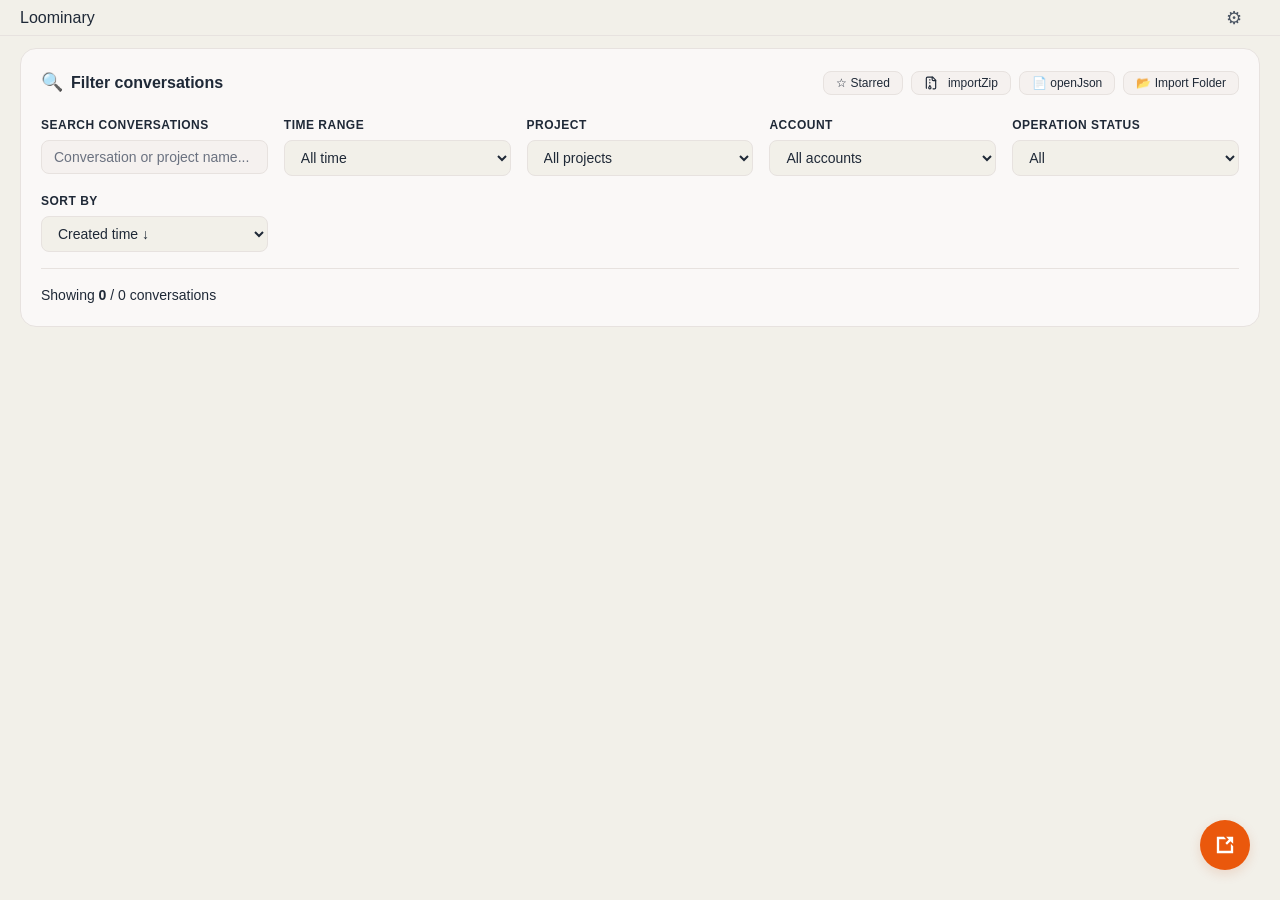
==== commit 66934ac4: "Updates" ====
--- a/index.html
+++ b/index.html
@@ -1 +1 @@
-<!doctype html><html lang="en-US"><head><meta charset="utf-8"/><meta name="viewport" content="width=device-width,initial-scale=1"/><link rel="icon" type="image/svg+xml" href="./favicon.svg"/><link rel="icon" type="image/png" sizes="32x32" href="./favicon.png"/><title></title><script defer="defer" src="./static/js/main.4342638c.js"></script><link href="./static/css/main.410b7ef4.css" rel="stylesheet"></head><body><noscript>You need to enable JavaScript to run this app.</noscript><div id="root"></div></body></html>+<!doctype html><html lang="en-US"><head><meta charset="utf-8"/><meta name="viewport" content="width=device-width,initial-scale=1"/><link rel="icon" type="image/svg+xml" href="./favicon.svg"/><link rel="icon" type="image/png" sizes="32x32" href="./favicon.png"/><title></title><script defer="defer" src="./static/js/main.0b920ad1.js"></script><link href="./static/css/main.6498d2de.css" rel="stylesheet"></head><body><noscript>You need to enable JavaScript to run this app.</noscript><div id="root"></div></body></html>
--- a/static/css/main.6498d2de.css
+++ b/static/css/main.6498d2de.css
@@ -0,0 +1,2 @@
+.\!container{width:100%!important}.container{width:100%}@media (min-width:640px){.\!container{max-width:640px!important}.container{max-width:640px}}@media (min-width:768px){.\!container{max-width:768px!important}.container{max-width:768px}}@media (min-width:1024px){.\!container{max-width:1024px!important}.container{max-width:1024px}}@media (min-width:1280px){.\!container{max-width:1280px!important}.container{max-width:1280px}}@media (min-width:1536px){.\!container{max-width:1536px!important}.container{max-width:1536px}}.visible{visibility:visible}.static{position:static}.fixed{position:fixed}.absolute{position:absolute}.relative{position:relative}.block{display:block}.inline-block{display:inline-block}.inline{display:inline}.flex{display:flex}.inline-flex{display:inline-flex}.table{display:table}.grid{display:grid}.hidden{display:none}.flex-shrink{flex-shrink:1}.transform{transform:translate(var(--tw-translate-x),var(--tw-translate-y)) rotate(var(--tw-rotate)) skewX(var(--tw-skew-x)) skewY(var(--tw-skew-y)) scaleX(var(--tw-scale-x)) scaleY(var(--tw-scale-y))}.truncate{overflow:hidden;text-overflow:ellipsis;white-space:nowrap}.border{border-width:1px}.uppercase{text-transform:uppercase}.italic{font-style:italic}.shadow{--tw-shadow:0 1px 3px 0 #0000001a,0 1px 2px -1px #0000001a;--tw-shadow-colored:0 1px 3px 0 var(--tw-shadow-color),0 1px 2px -1px var(--tw-shadow-color);box-shadow:0 0 #0000,0 0 #0000,var(--tw-shadow);box-shadow:var(--tw-ring-offset-shadow,0 0 #0000),var(--tw-ring-shadow,0 0 #0000),var(--tw-shadow)}.outline{outline-style:solid}.blur{--tw-blur:blur(8px)}.blur,.filter{filter:var(--tw-blur) var(--tw-brightness) var(--tw-contrast) var(--tw-grayscale) var(--tw-hue-rotate) var(--tw-invert) var(--tw-saturate) var(--tw-sepia) var(--tw-drop-shadow)}.transition{transition-duration:.15s;transition-property:color,background-color,border-color,fill,stroke,opacity,box-shadow,transform,filter,-webkit-text-decoration-color,-webkit-backdrop-filter;transition-property:color,background-color,border-color,text-decoration-color,fill,stroke,opacity,box-shadow,transform,filter,backdrop-filter;transition-property:color,background-color,border-color,text-decoration-color,fill,stroke,opacity,box-shadow,transform,filter,backdrop-filter,-webkit-text-decoration-color,-webkit-backdrop-filter;transition-timing-function:cubic-bezier(.4,0,.2,1)}.ease-in-out{transition-timing-function:cubic-bezier(.4,0,.2,1)}body{-webkit-font-smoothing:antialiased;-moz-osx-font-smoothing:grayscale;font-family:-apple-system,BlinkMacSystemFont,Segoe UI,Roboto,Oxygen,Ubuntu,Cantarell,Fira Sans,Droid Sans,Helvetica Neue,sans-serif;margin:0}code{font-family:source-code-pro,Menlo,Monaco,Consolas,Courier New,monospace}*{box-sizing:border-box;margin:0;padding:0}.star{color:#f1e05a;filter:drop-shadow(0 0 2px rgba(241,224,90,.3));font-size:16px}body,html{background:var(--bg-primary);color:var(--text-primary);font-family:-apple-system,BlinkMacSystemFont,Segoe UI,Roboto,Oxygen,Ubuntu,sans-serif;height:100%;line-height:1.5;overflow:hidden;width:100%}@media (max-width:1023px){body,html{height:auto;min-height:100%;overflow:visible}}a{color:var(--text-link);text-decoration:none}a:hover{text-decoration:underline}::-webkit-scrollbar{height:8px;width:8px}::-webkit-scrollbar-track{background:var(--bg-tertiary)}::-webkit-scrollbar-thumb{background:var(--border-secondary);border-radius:4px}::-webkit-scrollbar-thumb:hover{background:var(--accent-primary)}code{border-radius:4px;font-size:.9em;padding:2px 6px}code,pre{background:var(--bg-tertiary);font-family:SF Mono,Monaco,Consolas,Courier New,monospace}pre{border-radius:var(--radius-sm);font-size:14px;line-height:1.4;overflow-x:auto;padding:12px}pre code{background:#0000;padding:0}.btn-primary,.btn-secondary{align-items:center;border:none;border-radius:var(--radius-sm);cursor:pointer;display:inline-flex;font-size:14px;gap:6px;outline:none;padding:8px 16px;transition:all var(--transition-fast)}.btn-primary{background:var(--accent-primary);color:#fff}.btn-primary:hover{filter:brightness(1.1)}.btn-primary:disabled{cursor:not-allowed;opacity:.5}.btn-secondary{background:var(--bg-tertiary);border:1px solid var(--border-primary);color:var(--text-primary)}.btn-secondary:hover{background:var(--border-primary);border-color:var(--border-secondary)}.btn-secondary.active{background:color-mix(in srgb,var(--accent-primary) 10%,#0000);border-color:var(--accent-primary);color:var(--accent-primary)}.btn-primary.small,.btn-secondary.small{font-size:12px;padding:4px 12px}.icon-btn{align-items:center;background:#0000;border:none;border-radius:var(--radius-sm);color:var(--text-secondary);cursor:pointer;display:flex;height:32px;justify-content:center;transition:all var(--transition-fast);width:32px}.icon-btn:hover{background:var(--bg-tertiary);color:var(--text-primary)}.modal-overlay{-webkit-overflow-scrolling:touch;align-items:center;background:#000c;bottom:0;display:flex;justify-content:center;left:0;overflow:hidden;overscroll-behavior:contain;position:fixed;right:0;top:0;inset:0;z-index:9999}[data-theme=light] .modal-overlay{background:#00000080}.modal-content{-webkit-overflow-scrolling:touch;animation:modalFadeIn .2s ease;background:var(--bg-secondary);border:1px solid var(--border-primary);border-radius:var(--radius-lg);max-height:calc(100vh - 32px);max-width:500px;overflow-x:hidden;overflow-y:auto;overscroll-behavior:contain;padding:24px;position:relative;width:90%;z-index:2001}@keyframes modalFadeIn{0%{opacity:0;transform:translateY(-20px)}to{opacity:1;transform:translateY(0)}}.modal-content.large{max-width:900px}.modal-header{align-items:center;display:flex;justify-content:space-between;margin-bottom:20px}.modal-header h2{color:var(--text-primary);font-size:20px;font-weight:600}.close-btn{align-items:center;background:var(--bg-tertiary);border:none;border-radius:var(--radius-sm);color:var(--text-secondary);cursor:pointer;display:flex;font-size:24px;height:32px;justify-content:center;transition:background-color var(--transition-fast),color var(--transition-fast);width:32px}.close-btn:hover{background:var(--border-primary);color:var(--text-primary)}.modal-footer{border-top:1px solid var(--border-primary);display:flex;gap:8px;justify-content:flex-end;margin-top:20px;padding-top:16px}input[type=number],input[type=search],input[type=text],select,textarea{background:var(--bg-tertiary);border:1px solid var(--border-primary);border-radius:var(--radius-sm);color:var(--text-primary);font-size:14px;outline:none;padding:8px 12px;transition:all var(--transition-fast)}input[type=number]:focus,input[type=search]:focus,input[type=text]:focus,select:focus,textarea:focus{border-color:var(--accent-primary);box-shadow:0 0 0 2px #d977061a}input[type=checkbox],input[type=radio]{cursor:pointer;height:16px;width:16px}label{color:var(--text-primary);cursor:pointer;display:flex;font-size:14px;gap:8px}.badge,label{align-items:center}.badge{background:var(--bg-tertiary);border:1px solid var(--border-primary);border-radius:12px;color:var(--text-secondary);display:inline-flex;font-size:12px;font-weight:500;padding:2px 8px}.badge.primary{background:var(--accent-primary);border:none;color:#fff}.badge.success{background:#10b981;border:none;color:#fff}.badge.warning{background:var(--accent-warning);border:none;color:#fff}.badge.danger{background:var(--accent-danger);border:none;color:#fff}.hint-text{color:var(--text-tertiary);font-size:12px;margin-top:4px}.divider{background:var(--border-primary);height:1px;margin:16px 0}.tooltip{display:inline-block;position:relative}.tooltip-content{background:var(--bg-tertiary);border:1px solid var(--border-primary);border-radius:var(--radius-sm);bottom:100%;color:var(--text-primary);font-size:12px;left:50%;margin-bottom:4px;opacity:0;padding:6px 12px;pointer-events:none;position:absolute;transform:translateX(-50%);transition:opacity var(--transition-fast);white-space:nowrap;z-index:1000}.tooltip:hover .tooltip-content{opacity:1}.font-loading-notification{animation:slideInFromBottom .3s ease-out;background:var(--bg-primary);border:1px solid var(--border-primary);border-radius:var(--radius-md);bottom:20px;box-shadow:var(--shadow-lg);max-width:400px;padding:16px;position:fixed;right:20px;z-index:9999}.font-loading-notification.error{border-color:var(--accent-danger)}@keyframes slideInFromBottom{0%{opacity:0;transform:translateY(100px)}to{opacity:1;transform:translateY(0)}}.font-loading-content{display:flex;flex-direction:column;gap:12px}.font-loading-text{align-items:center;color:var(--text-primary);display:flex;font-size:14px;font-weight:500;gap:8px}.loading-icon{animation:pulse 1.5s ease-in-out infinite;font-size:18px}@keyframes pulse{0%,to{opacity:1}50%{opacity:.5}}.font-loading-progress{background:var(--bg-secondary);border-radius:2px;height:4px;overflow:hidden;width:100%}.font-loading-progress-bar{background:var(--accent-primary);border-radius:2px;height:100%;transition:width .3s ease-out}.font-loading-hint{color:var(--text-tertiary);font-size:12px;line-height:1.4}.font-status-badge{border-radius:4px;display:inline-block;font-size:11px;font-weight:500;line-height:1.4;margin-left:8px;padding:2px 8px}.font-status-badge.loading{background:var(--accent-warning);color:#fff}.font-status-badge.ready{background:#10b981;color:#fff}.font-status-badge.error{background:var(--accent-danger);color:#fff}@media (min-width:1024px){:root,body{min-width:700px!important;width:100%!important}}.app-redesigned{background:var(--bg-primary);color:var(--text-primary);display:flex;flex-direction:column;font-family:-apple-system,BlinkMacSystemFont,Segoe UI,Noto Sans,Helvetica,Arial,sans-serif;height:100vh;min-height:100vh;overflow:hidden;width:100%}@supports (-webkit-touch-callout:none){.app-redesigned{height:-webkit-fill-available}}@media (max-width:1023px){.app-redesigned{height:auto;min-height:100vh;min-height:-webkit-fill-available;overflow:visible;padding-bottom:env(safe-area-inset-bottom);padding-left:env(safe-area-inset-left);padding-right:env(safe-area-inset-right)}}.navbar-redesigned{align-items:stretch;-webkit-backdrop-filter:blur(10px);backdrop-filter:blur(10px);background:var(--bg-overlay);border-bottom:1px solid var(--border-primary);box-sizing:border-box;display:flex;flex-shrink:0;height:36px;justify-content:space-between;padding:0 20px;position:-webkit-sticky;position:sticky;top:0;transition:transform .25s ease-out;z-index:1000}@media (min-width:1024px){.navbar-redesigned{left:0;position:fixed;right:0}}html.navbar-hidden .navbar-redesigned{transform:translateY(-100%)}@media (max-width:1023px){.navbar-redesigned{padding-top:max(12px,env(safe-area-inset-top))}}.navbar-left{align-items:center;display:flex;flex:1 1;gap:8px}.navbar-back-slot{flex-shrink:0;width:28px}.navbar-right{gap:16px}.navbar-icon-btn,.navbar-right{align-items:center;display:flex}.navbar-icon-btn{background:#0000;border:none;border-radius:6px;color:var(--text-secondary);cursor:pointer;flex-shrink:0;height:28px;justify-content:center;padding:0;transition:background .15s,color .15s;width:28px}.navbar-icon-btn:hover{background:var(--bg-secondary);color:var(--text-primary)}.navbar-segments{align-items:center;display:flex;gap:4px}.navbar-segments-divider{background:var(--border-primary);flex-shrink:0;height:16px;width:1px}.timeline-filter-panel{align-items:center;display:flex;gap:4px;position:fixed;right:32px;top:5px;z-index:100}.segment-group{background:var(--bg-secondary);border-radius:8px;display:flex;gap:0;overflow:visible;padding:2px}.segment-btn,.segment-group{align-items:center;border:none}.segment-btn{background:#0000;border-radius:6px;color:var(--text-tertiary);cursor:pointer;display:inline-flex;font-size:12px;font-weight:400;height:22px;padding:0 11px;transition:background .15s,color .15s,box-shadow .15s;white-space:nowrap}.segment-btn+.segment-btn{border-left:none}.segment-btn:hover{background:var(--bg-primary);color:var(--text-primary)}.segment-group--branch .segment-btn{background:#0000;color:var(--text-secondary)}.segment-group--branch .segment-btn.active,.segment-group--branch .segment-btn:hover{background:var(--bg-primary);color:var(--text-primary)}.segment-group--branch .segment-btn.active{box-shadow:0 1px 3px #0000001f,0 0 0 .5px var(--border-primary);font-weight:500}.segment-group--branch .segment-btn:disabled{background:#0000;color:var(--text-quaternary);cursor:not-allowed}.segment-group--filter{border:none;border-radius:0;gap:4px;overflow:visible}.segment-group--filter .segment-btn{border:1px solid var(--border-primary);border-radius:20px;color:var(--text-secondary);padding:0 10px}.segment-group--filter .segment-btn+.segment-btn{border-left:1px solid var(--border-primary)}.segment-group--filter .segment-btn:hover{background:#0000;border-color:var(--accent-primary);color:var(--accent-primary)}.segment-group--filter .segment-btn.active{background:color-mix(in srgb,var(--accent-primary) 12%,#0000);border-color:var(--accent-primary);color:var(--accent-primary);font-weight:500}.navbar-search-input{align-self:stretch;-webkit-appearance:none;appearance:none;box-shadow:none}.navbar-search-input:focus{border-color:#0000;box-shadow:none}.logo{align-items:center;cursor:pointer;display:flex;gap:8px}.logo-text{-webkit-text-fill-color:#0000;background:var(--gradient-primary);-webkit-background-clip:text;background-clip:text;font-size:20px;font-weight:600}.timeline-controls{align-items:center;display:flex;gap:8px}.sort-controls{display:flex;flex-direction:column;gap:2px}.sort-btn{align-items:center;background:var(--bg-tertiary);border:1px solid var(--border-primary);border-radius:4px;color:var(--text-primary);cursor:pointer;display:flex;font-size:12px;font-weight:700;height:20px;justify-content:center;transition:background-color var(--transition-fast),color var(--transition-fast);width:24px}.sort-btn:hover:not(:disabled){background:var(--accent-primary);border-color:var(--accent-primary);color:#fff}.sort-btn:disabled{cursor:not-allowed;opacity:.3}.search-box{flex:1 1;max-width:500px;position:relative}.search-icon{color:var(--text-secondary);font-size:16px;left:12px;position:absolute;top:50%;transform:translateY(-50%)}.search-input{background:var(--bg-primary);border:1px solid var(--border-primary);border-radius:var(--radius-sm);color:var(--text-primary);font-size:14px;outline:none;padding:8px 16px 8px 36px;width:100%}.search-input::placeholder{color:var(--text-tertiary)}.search-input:focus{background:var(--bg-secondary);border-color:var(--accent-primary);box-shadow:none;outline:none}.search-stats{color:var(--text-secondary);font-size:12px;position:absolute;right:12px;top:50%;transform:translateY(-50%)}.main-container{display:flex;flex:1 1;min-height:0;overflow:hidden;position:relative}@media (max-width:1023px){.main-container{min-height:0}.main-container,.view-content{height:auto;overflow-x:hidden;overflow-y:visible}}.view-content{flex:1 1;min-height:400px;overflow-x:hidden;overflow-y:auto;padding:20px;position:relative;z-index:1}@media (min-width:1024px){.view-content:not(.view-content-timeline){padding-top:48px}}.view-content-whiteboard,.view-content:has(.whiteboard-view){height:100%;min-height:0}.view-content-welcome{padding:0}@media (min-width:1024px){.view-content-welcome{padding-top:0}}.view-content-timeline,.view-content:has(.enhanced-timeline-container){height:100%;min-height:0;overflow:hidden;padding:0}.enhanced-timeline-container{height:100%;overflow:hidden}.welcome-page{background-color:var(--bg-primary);height:100%;overflow-x:hidden;overflow-y:auto;transition:background-color var(--transition-normal);width:100%}.welcome-title{-webkit-text-fill-color:#0000;background:var(--gradient-primary);-webkit-background-clip:text;background-clip:text;font-size:48px;font-weight:700;margin-bottom:16px}.welcome-subtitle{align-items:center;color:var(--text-secondary);display:flex;font-size:18px;justify-content:center;margin-bottom:32px;min-height:60px}@keyframes blink{0%,50%{opacity:1}51%,to{opacity:0}}.typing-text{animation:typing 2s steps(40);animation:blink 1s infinite;border-right:2px solid var(--accent-primary);display:inline-block;overflow:hidden;white-space:nowrap}@keyframes fadeIn{0%{opacity:0;transform:translateY(10px)}to{opacity:1;transform:translateY(0)}}.animate-fadeIn{animation:fadeIn .5s ease-out forwards}.welcome-features{grid-gap:16px;display:grid;gap:16px;grid-template-columns:repeat(auto-fit,minmax(200px,1fr));margin-top:48px}.feature-card{background:var(--bg-secondary);border:1px solid var(--border-primary);border-radius:var(--radius-md);padding:20px;text-align:left;transition:all var(--transition-normal)}.feature-card:hover{border-color:var(--accent-primary);box-shadow:var(--shadow-md);transform:translateY(-2px)}.feature-icon{color:var(--accent-primary);font-size:24px;margin-bottom:12px}.feature-title{color:var(--text-primary);font-size:16px;font-weight:600;margin-bottom:8px}.feature-description{color:var(--text-secondary);font-size:14px;line-height:1.5}.upload-area{background:var(--bg-secondary);border:2px dashed var(--border-primary);border-radius:var(--radius-lg);cursor:pointer;padding:48px;text-align:center;transition:all var(--transition-normal)}.upload-area.dragging,.upload-area:hover{background:var(--bg-tertiary);border-color:var(--accent-primary)}.upload-area.dragging{box-shadow:0 0 20px #d9770633}.upload-icon{color:var(--text-tertiary);font-size:48px;margin-bottom:16px}.upload-text{color:var(--text-primary);font-size:16px;margin-bottom:8px}.upload-hint{color:var(--text-tertiary);font-size:14px}.scrollable{overflow-y:auto}.hide-scrollbar::-webkit-scrollbar{display:none}.hide-scrollbar{-ms-overflow-style:none;scrollbar-width:none}.non-selectable{user-select:none;-webkit-user-select:none;-moz-user-select:none;-ms-user-select:none}.settings-panel-ubuntu{background:var(--bg-primary);border-radius:12px;box-shadow:0 20px 60px #0000004d;display:flex;flex-direction:column;max-height:85vh;max-width:95vw;overflow:hidden;width:900px}.settings-panel-ubuntu .settings-header{align-items:center;background:var(--bg-secondary);border-bottom:1px solid var(--border-color);display:flex;flex-shrink:0;justify-content:space-between;padding:16px 20px}.settings-panel-ubuntu .settings-header h2{color:var(--text-primary);font-size:18px;font-weight:600;margin:0}.settings-panel-ubuntu .close-btn{align-items:center;background:#0000;border:none;border-radius:50%;color:var(--text-secondary);cursor:pointer;display:flex;font-size:24px;height:32px;justify-content:center;transition:background-color .2s;width:32px}.settings-panel-ubuntu .close-btn:hover{background:var(--hover-bg);color:var(--text-primary)}.settings-panel-ubuntu .settings-body{display:flex;flex:1 1;min-height:0;overflow:hidden}.settings-panel-ubuntu .settings-nav{background:var(--bg-secondary);border-right:1px solid var(--border-color);display:flex;flex-direction:column;flex-shrink:0;gap:4px;overflow-y:auto;padding:8px;width:180px}.settings-panel-ubuntu .nav-item{align-items:center;background:#0000;border:none;border-radius:6px;color:var(--text-secondary);cursor:pointer;display:flex;font-size:14px;font-weight:500;gap:12px;padding:10px 12px;text-align:left;transition:all .2s;width:100%}.settings-panel-ubuntu .nav-item:hover{background:var(--hover-bg);color:var(--text-primary)}.settings-panel-ubuntu .nav-item.active{background:var(--accent-color);color:#fff}.settings-panel-ubuntu .nav-icon{flex-shrink:0;font-size:20px}.settings-panel-ubuntu .nav-label{flex:1 1}.settings-panel-ubuntu .settings-content{flex:1 1;min-width:0;overflow-y:auto;padding:24px}.settings-section-content{display:flex;flex-direction:column;gap:24px}.settings-panel-ubuntu .settings-section{background:var(--bg-secondary);border:1px solid var(--border-color);border-radius:8px;padding:20px}.settings-panel-ubuntu .settings-section h3{border-bottom:1px solid var(--border-color);color:var(--text-primary);font-size:16px;font-weight:600;margin:0 0 16px;padding-bottom:12px}.settings-panel-ubuntu .section-description{color:var(--text-secondary);font-size:13px;line-height:1.5;margin-bottom:16px}.settings-panel-ubuntu .setting-item{align-items:center;border-bottom:1px solid var(--border-color);display:flex;gap:16px;justify-content:space-between;padding:12px 0}.settings-panel-ubuntu .setting-item:last-child{border-bottom:none}.settings-panel-ubuntu .setting-item.static{align-items:flex-start;flex-direction:column}.settings-panel-ubuntu .setting-label{flex:1 1;min-width:0}.settings-panel-ubuntu .setting-label>span:first-child{color:var(--text-primary);display:block;font-size:14px;font-weight:500;margin-bottom:4px}.settings-panel-ubuntu .setting-description{color:var(--text-secondary);display:block;font-size:12px;line-height:1.4}.settings-panel-ubuntu .setting-checkbox{align-items:flex-start;cursor:pointer;display:flex;gap:12px;width:100%}.settings-panel-ubuntu .setting-checkbox input[type=checkbox]{accent-color:var(--accent-color);cursor:pointer;flex-shrink:0;height:18px;margin-top:2px;width:18px}.settings-panel-ubuntu .setting-input,.settings-panel-ubuntu .setting-select{background:var(--bg-primary);border:1px solid var(--border-color);border-radius:6px;color:var(--text-primary);font-size:14px;min-width:200px;padding:8px 12px;transition:border-color .2s}.settings-panel-ubuntu .setting-input:focus,.settings-panel-ubuntu .setting-select:focus{border-color:var(--accent-color);outline:none}.settings-panel-ubuntu .setting-input[type=number]{width:120px}.settings-panel-ubuntu .format-preview{background:var(--bg-primary);border:1px solid var(--border-color);border-radius:6px;display:flex;flex-direction:column;font-family:Consolas,Monaco,monospace;gap:8px;padding:12px}.settings-panel-ubuntu .preview-item{align-items:center;display:flex;gap:12px}.settings-panel-ubuntu .preview-item code{background:var(--code-bg);border-radius:4px;color:var(--code-text);flex:1 1;font-size:13px;padding:6px 10px}.settings-panel-ubuntu .preview-label{color:var(--text-secondary);font-size:12px;white-space:nowrap}.settings-panel-ubuntu .theme-toggle-btn{align-items:center;background:var(--bg-primary);border:1px solid var(--border-color);border-radius:6px;color:var(--text-primary);cursor:pointer;display:flex;font-size:14px;gap:8px;padding:8px 16px;transition:all .2s}.settings-panel-ubuntu .theme-toggle-btn:hover{background:var(--hover-bg);border-color:var(--accent-color)}.settings-panel-ubuntu .theme-icon{font-size:18px}.settings-panel-ubuntu .github-link{align-items:center;background:#24292f;border:1px solid #f0f6fc1a;border-radius:6px;color:#fff;cursor:pointer;display:inline-flex;font-size:14px;font-weight:500;gap:8px;padding:10px 18px;text-decoration:none;transition:all .2s ease}.settings-panel-ubuntu .github-link:hover{background:#2c333a;border-color:#f0f6fc33;transform:translateY(-1px)}.settings-panel-ubuntu .github-link svg{flex-shrink:0}.settings-panel-ubuntu .setting-info{background:#3b82f61a;border:1px solid #3b82f64d;border-radius:6px;color:var(--text-secondary);font-size:13px;line-height:1.5;margin-top:8px;padding:12px}.settings-panel-ubuntu .settings-footer{background:var(--bg-secondary);border-top:1px solid var(--border-color);display:flex;flex-shrink:0;justify-content:flex-end;padding:16px 20px}.settings-panel-ubuntu .settings-footer .btn-primary{background:var(--accent-color);border:none;border-radius:6px;color:#fff;cursor:pointer;font-size:14px;font-weight:500;padding:10px 24px;transition:background-color .2s}.settings-panel-ubuntu .settings-footer .btn-primary:hover{background:var(--accent-color-hover)}@media (max-width:768px){.settings-panel-ubuntu{border-radius:0;max-height:100vh;max-width:100vw;width:100vw}.settings-panel-ubuntu .settings-body{flex-direction:column}.settings-panel-ubuntu .settings-nav{border-bottom:1px solid var(--border-color);border-right:none;flex-direction:row;flex-shrink:0;overflow-x:auto;padding:8px;width:100%}.settings-panel-ubuntu .nav-item{flex-direction:column;gap:4px;min-width:70px;text-align:center}.settings-panel-ubuntu .nav-icon{font-size:24px}.settings-panel-ubuntu .nav-label{font-size:11px}.settings-panel-ubuntu .settings-content{padding:16px}.settings-panel-ubuntu .setting-item{align-items:flex-start;flex-direction:column;gap:8px}.settings-panel-ubuntu .setting-input,.settings-panel-ubuntu .setting-select{min-width:0;width:100%}}.action-panel-ubuntu{background:var(--bg-primary);border-radius:12px;box-shadow:0 20px 60px #0000004d;display:flex;flex-direction:column;height:85vh;max-width:95vw;overflow:hidden;width:900px}.action-panel-ubuntu .action-panel-header{align-items:center;background:var(--bg-secondary);border-bottom:1px solid var(--border-color);display:flex;flex-shrink:0;justify-content:space-between;padding:16px 20px}.action-panel-ubuntu .action-panel-header h2{color:var(--text-primary);font-size:18px;font-weight:600;margin:0}.action-panel-ubuntu .close-btn{align-items:center;background:#0000;border:none;border-radius:50%;color:var(--text-secondary);cursor:pointer;display:flex;font-size:24px;height:32px;justify-content:center;transition:background-color .2s;width:32px}.action-panel-ubuntu .close-btn:hover{background:var(--hover-bg);color:var(--text-primary)}.action-panel-ubuntu .action-panel-body{display:flex;flex:1 1;min-height:0;overflow:hidden}.action-panel-ubuntu .action-panel-nav{background:var(--bg-secondary);border-right:1px solid var(--border-color);display:flex;flex-direction:column;flex-shrink:0;gap:4px;overflow-y:auto;padding:8px;width:160px}.action-panel-ubuntu .nav-item{align-items:center;background:#0000;border:none;border-radius:6px;color:var(--text-secondary);cursor:pointer;display:flex;font-size:14px;font-weight:500;gap:12px;padding:10px 12px;text-align:left;transition:all .2s;width:100%}.action-panel-ubuntu .nav-item:hover{background:var(--hover-bg);color:var(--text-primary)}.action-panel-ubuntu .nav-item.active{background:var(--accent-color);color:#fff}.action-panel-ubuntu .nav-icon{flex-shrink:0;font-size:20px}.action-panel-ubuntu .nav-label{flex:1 1}.action-panel-ubuntu .action-panel-content{display:flex;flex:1 1;flex-direction:column;min-width:0;overflow-y:auto}.action-section-content{display:flex;flex:1 1;flex-direction:column;overflow:hidden}.global-search-section{display:flex;flex-direction:column;height:100%;padding:16px}.global-search-section .search-input-container{flex-shrink:0;margin-bottom:16px;position:relative}.global-search-section .action-search-input{background:var(--bg-secondary);border:1px solid var(--border-color);border-radius:8px;color:var(--text-primary);font-size:14px;outline:none;padding:12px 40px 12px 16px;transition:border-color .2s;width:100%}.global-search-section .action-search-input:focus{border-color:var(--accent-color)}.global-search-section .clear-btn{background:none;border:none;color:var(--text-secondary);cursor:pointer;font-size:18px;padding:4px;position:absolute;right:12px;top:50%;transform:translateY(-50%)}.global-search-section .search-results-container{flex:1 1;min-height:0;overflow-y:auto}.global-search-section .search-loading,.global-search-section .search-no-results,.global-search-section .search-placeholder{align-items:center;color:var(--text-secondary);display:flex;flex-direction:column;justify-content:center;padding:40px 20px;text-align:center}.global-search-section .search-stats{color:var(--text-tertiary);font-size:12px;margin-top:8px}.global-search-section .results-header{border-bottom:1px solid var(--border-color);margin-bottom:8px;padding:8px 0}.global-search-section .results-count{color:var(--text-secondary);font-size:13px}.global-search-section .conversation-group{border:1px solid var(--border-color);border-radius:8px;margin-bottom:8px;overflow:hidden}.global-search-section .conversation-header{align-items:center;background:var(--bg-secondary);cursor:pointer;display:flex;gap:8px;padding:12px;transition:background-color .2s}.global-search-section .conversation-header:hover{background:var(--hover-bg)}.global-search-section .expand-icon{color:var(--text-secondary);font-size:10px}.global-search-section .conversation-name{color:var(--text-primary);flex:1 1;font-weight:500;overflow:hidden;text-overflow:ellipsis;white-space:nowrap}.global-search-section .result-count{color:var(--text-secondary);font-size:12px}.global-search-section .conversation-results{border-top:1px solid var(--border-color)}.global-search-section .result-item{border-bottom:1px solid var(--border-color);cursor:pointer;padding:12px;transition:background-color .2s}.global-search-section .result-item:last-child{border-bottom:none}.global-search-section .result-item:hover{background:var(--hover-bg)}.global-search-section .result-header{align-items:center;display:flex;gap:8px;margin-bottom:4px}.global-search-section .result-sender{color:var(--text-primary);font-size:13px;font-weight:500}.global-search-section .result-index{color:var(--text-tertiary);font-size:11px}.action-panel-ubuntu .global-search-section .result-content,.global-search-section .result-content{-webkit-box-orient:vertical!important;color:var(--text-secondary);display:-webkit-box!important;font-size:13px;line-height:1.5;overflow:hidden!important}.global-search-section .result-meta{color:var(--text-tertiary);font-size:11px;margin-top:4px}.global-search-section .search-highlight{background:#ea580c33;border-radius:2px;color:#ea580c;font-weight:600;padding:0 2px}[data-theme=dark] .global-search-section .search-highlight{background:#d9770640;color:#d97706}.global-search-section .search-bold{color:var(--text-primary);font-weight:600}.global-search-section .search-italic{font-style:italic}.global-search-section .search-history{margin-top:24px;text-align:left}.global-search-section .history-header{align-items:center;display:flex;justify-content:space-between;margin-bottom:12px}.global-search-section .history-title{color:var(--text-secondary);font-size:13px;font-weight:500}.global-search-section .history-list{display:flex;flex-direction:column;gap:4px}.global-search-section .history-item{align-items:center;background:var(--bg-secondary);border-radius:6px;cursor:pointer;display:flex;gap:8px;padding:8px 12px;transition:background .15s}.global-search-section .history-item:hover{background:var(--bg-tertiary)}.global-search-section .history-icon{font-size:14px;opacity:.6}.global-search-section .history-query{color:var(--text-primary);flex:1 1;font-size:13px;overflow:hidden;text-overflow:ellipsis;white-space:nowrap}.global-search-section .history-delete{background:none;border:none;border-radius:4px;color:var(--text-tertiary);cursor:pointer;font-size:16px;opacity:0;padding:2px 6px;transition:opacity .15s,background .15s}.global-search-section .history-item:hover .history-delete{opacity:1}.global-search-section .history-delete:hover{background:var(--bg-primary);color:var(--text-primary)}.semantic-search-section{display:flex;flex-direction:column;height:100%;padding:16px}.semantic-search-section .semantic-status{background:var(--bg-secondary);border-radius:8px;flex-shrink:0;margin-bottom:16px;padding:12px}.semantic-search-section .status-init{display:flex;flex-direction:column;gap:8px}.semantic-search-section .progress-bar{background:var(--border-color);border-radius:2px;height:4px;overflow:hidden}.semantic-search-section .progress-fill{background:var(--accent-color);height:100%;transition:width .3s}.semantic-search-section .status-message{color:var(--text-secondary);font-size:13px;margin:0}.semantic-search-section .status-ready{align-items:center;display:flex;gap:12px}.semantic-search-section .status-badge{color:var(--accent-success);font-size:13px;font-weight:500}.semantic-search-section .status-info{color:var(--text-secondary);font-size:12px}.semantic-search-section .semantic-chat{flex:1 1;min-height:0;overflow-y:auto;padding:8px 0}.semantic-search-section .chat-placeholder{align-items:center;color:var(--text-secondary);display:flex;height:100%;justify-content:center;padding:20px;text-align:center}.semantic-search-section .chat-message{border-radius:8px;margin-bottom:16px;padding:12px}.semantic-search-section .chat-message.user{background:var(--accent-color);color:#fff;margin-left:20%}.semantic-search-section .chat-message.assistant{background:var(--bg-secondary);margin-right:20%}.semantic-search-section .chat-message .message-content{font-size:14px;line-height:1.5}.semantic-search-section .chat-message .search-results{display:flex;flex-direction:column;gap:8px;margin-top:12px}.semantic-search-section .result-card{background:var(--bg-primary);border:1px solid var(--border-color);border-radius:6px;cursor:pointer;padding:12px;transition:all .2s}.semantic-search-section .result-card:hover{border-color:var(--accent-color);transform:translateY(-1px)}.semantic-search-section .result-card .result-header{display:flex;justify-content:space-between;margin-bottom:8px}.semantic-search-section .result-card .result-source{color:var(--text-primary);font-size:13px;font-weight:500}.semantic-search-section .result-card .result-score{color:var(--accent-success);font-size:12px}.semantic-search-section .result-card .result-preview{color:var(--text-secondary);font-size:13px;line-height:1.4}.semantic-search-section .result-card .result-meta{color:var(--text-tertiary);display:flex;font-size:11px;gap:12px;margin-top:8px}.semantic-search-section .typing-indicator{display:flex;gap:4px;padding:8px 0}.semantic-search-section .typing-indicator span{animation:typing 1.4s infinite;background:var(--text-tertiary);border-radius:50%;height:8px;width:8px}.semantic-search-section .typing-indicator span:nth-child(2){animation-delay:.2s}.semantic-search-section .typing-indicator span:nth-child(3){animation-delay:.4s}@keyframes typing{0%,60%,to{opacity:.3;transform:scale(.8)}30%{opacity:1;transform:scale(1)}}.semantic-search-section .semantic-input{display:flex;flex-shrink:0;gap:8px;margin-top:12px}.semantic-search-section .semantic-input textarea{background:var(--bg-secondary);border:1px solid var(--border-color);border-radius:8px;color:var(--text-primary);flex:1 1;font-size:14px;max-height:100px;min-height:44px;outline:none;padding:12px;resize:none}.semantic-search-section .semantic-input textarea:focus{border-color:var(--accent-color)}.semantic-search-section .semantic-input button{background:var(--accent-color);border:none;border-radius:8px;color:#fff;cursor:pointer;font-size:14px;padding:12px 20px;transition:background-color .2s}.semantic-search-section .semantic-input button:hover:not(:disabled){background:var(--accent-color-hover)}.semantic-search-section .semantic-input button:disabled{cursor:not-allowed;opacity:.5}.export-section{overflow-y:auto;padding:16px}.export-section .export-group{background:var(--bg-secondary);border:1px solid var(--border-color);border-radius:8px;margin-bottom:16px;padding:16px}.export-section .export-group h3{border-bottom:1px solid var(--border-color);color:var(--text-primary);font-size:15px;font-weight:600;margin:0 0 12px;padding-bottom:8px}.export-section .export-options-list{display:flex;flex-direction:column;gap:8px}.export-section .export-checkbox-option,.export-section .export-radio-option{align-items:flex-start;background:var(--bg-primary);border:1px solid var(--border-color);border-radius:6px;cursor:pointer;display:flex;gap:12px;padding:10px 12px;transition:all .2s}.export-section .export-checkbox-option:hover,.export-section .export-radio-option:hover{border-color:var(--accent-color)}.export-section .export-checkbox-option input,.export-section .export-radio-option input{accent-color:var(--accent-color);margin-top:2px}.export-section .option-content{flex:1 1;min-width:0}.export-section .option-title{color:var(--text-primary);display:block;font-size:14px;font-weight:500;margin-bottom:2px}.export-section .option-desc{color:var(--text-secondary);display:block;font-size:12px;line-height:1.4}.export-section .option-hint{color:var(--text-tertiary);display:block;font-size:12px;font-style:italic}.export-section .option-count{color:var(--text-secondary);font-size:12px;font-weight:400}.export-section .export-checkbox-option:has(input:disabled),.export-section .export-radio-option:has(input:disabled){cursor:not-allowed;opacity:.5}.export-section .export-info{background:var(--bg-secondary);border:1px solid var(--border-color);border-radius:8px;margin-bottom:16px;padding:16px}.export-section .export-info .info-row{border-bottom:1px solid var(--border-color);display:flex;font-size:13px;justify-content:space-between;padding:8px 0}.export-section .export-info .info-row:last-child{border-bottom:none}.export-section .export-info .label{color:var(--text-secondary)}.export-section .export-info .value{color:var(--text-primary);text-align:right}.export-section .export-actions{display:flex;gap:12px;justify-content:flex-end;padding-top:8px}.export-section .btn-secondary{background:var(--bg-secondary);border:1px solid var(--border-color);border-radius:6px;color:var(--text-primary);cursor:pointer;font-size:14px;padding:10px 20px;transition:all .2s}.export-section .btn-secondary:hover{background:var(--hover-bg)}.export-section .btn-primary{background:var(--accent-color);border:none;border-radius:6px;color:#fff;cursor:pointer;font-size:14px;font-weight:500;padding:10px 20px;transition:background-color .2s}.export-section .btn-primary:hover{background:var(--accent-color-hover)}@media (max-width:768px){.action-panel-ubuntu{border-radius:0;height:100vh;max-width:100vw;width:100vw}.action-panel-ubuntu .action-panel-body{flex-direction:column}.action-panel-ubuntu .action-panel-nav{border-bottom:1px solid var(--border-color);border-right:none;flex-direction:row;flex-shrink:0;overflow-x:auto;padding:8px;width:100%}.action-panel-ubuntu .nav-item{flex-direction:column;gap:4px;min-width:70px;padding:8px;text-align:center}.action-panel-ubuntu .nav-icon{font-size:24px}.action-panel-ubuntu .nav-label{font-size:11px}.semantic-search-section .chat-message.user{margin-left:10%}.semantic-search-section .chat-message.assistant{margin-right:10%}}.conversation-filter{background:var(--bg-secondary);border:1px solid var(--border-primary);border-radius:var(--radius-lg);margin-bottom:20px}.filter-panel{padding:20px}.filter-header{flex-wrap:wrap;gap:12px;justify-content:space-between;margin-bottom:20px}.filter-header,.filter-title{align-items:center;display:flex}.filter-title{color:var(--text-primary);font-size:16px;font-weight:600;gap:8px}.filter-icon{font-size:18px}.filter-text{color:var(--text-primary)}.filter-badge{background:var(--accent-primary);border-radius:12px;color:#fff;font-size:12px;font-weight:600;min-width:20px;padding:3px 8px;text-align:center}.filter-sections{grid-gap:16px;display:grid;gap:16px;grid-template-columns:repeat(auto-fit,minmax(220px,1fr));margin-bottom:16px}.filter-sections.has-custom-date{grid-template-columns:repeat(auto-fit,minmax(200px,1fr))}.filter-section{display:flex;flex-direction:column;gap:6px}.filter-label{color:var(--text-primary);font-size:12px;font-weight:600;letter-spacing:.5px;text-transform:uppercase}.filter-input,.filter-select{background:var(--bg-primary);border:1px solid var(--border-primary);border-radius:var(--radius-sm);color:var(--text-primary);font-size:14px;outline:none;padding:8px 12px;transition:border-color var(--transition-fast),box-shadow var(--transition-fast)}.filter-input:focus,.filter-select:focus{border-color:var(--accent-primary);box-shadow:0 0 0 2px #1f6feb1a}.filter-input::placeholder{color:var(--text-tertiary)}.time-range-section{grid-column:auto}.custom-date-section{grid-column:1/-1;margin-top:-8px}.date-range-inputs{align-items:center;display:flex;flex-direction:row;gap:12px}.date-input{flex:1 1;min-width:140px}.date-separator{color:var(--text-secondary);flex-shrink:0;font-size:14px;white-space:nowrap}.filter-footer{border-top:1px solid var(--border-primary);padding-top:16px}.filter-stats{display:flex;flex-direction:column;gap:4px}.stats-text{color:var(--text-primary);font-size:14px}.active-filters-text{color:var(--text-secondary);font-size:12px}.conversations-grid{grid-gap:20px;display:grid;gap:20px;grid-template-columns:repeat(auto-fill,minmax(350px,1fr))}.conversation-tile{background:var(--bg-secondary);border:1px solid var(--border-primary);border-radius:var(--radius-lg);cursor:pointer;overflow:hidden;padding:20px;position:relative;transition:all var(--transition-normal)}.conversation-tile:hover{border-color:var(--border-secondary);box-shadow:var(--shadow-lg);transform:translateY(-2px)}.conversation-tile.current-file,.conversation-tile.selected{background:var(--bg-secondary);border-color:var(--accent-primary);box-shadow:0 0 0 1px #1f6feb33}.tile-header{align-items:flex-start;display:flex;gap:12px;justify-content:space-between;margin-bottom:16px;min-height:24px}.tile-title{color:var(--text-primary);flex:1 1;font-size:16px;font-weight:600;line-height:1.3;min-width:0}.tile-actions,.tile-title{align-items:center;display:flex;gap:8px}.star-btn{align-items:center;background:#0000;border:none;border-radius:50%;cursor:pointer;display:flex;font-size:16px;height:24px;justify-content:center;opacity:.7;padding:0;transition:all var(--transition-fast);width:24px}.star-btn:hover{background:var(--bg-tertiary);opacity:1;transform:scale(1.2)}.star-btn.starred{color:#f1e05a;filter:drop-shadow(0 0 3px rgba(241,224,90,.5));opacity:1}[data-theme=dark] .star-btn:not(.starred){color:#ffffffbf}[data-theme=dark] .star-btn:not(.starred):hover{color:#fff}.file-close-btn{align-items:center;background:#0000;border:none;border-radius:50%;color:var(--text-secondary);cursor:pointer;display:flex;flex-shrink:0;font-size:14px;height:20px;justify-content:center;opacity:.8;transition:all var(--transition-fast);width:20px}.file-close-btn:hover{background:var(--accent-danger);color:#fff;opacity:1;transform:scale(1.1)}.rename-btn{background:#0000;border:none;cursor:pointer;font-size:16px;opacity:.7;padding:4px;transition:opacity .2s}.rename-btn:hover{opacity:1}.rename-dialog{max-width:500px}.rename-dialog .form-group{margin-bottom:0}.rename-dialog .form-input{background:var(--bg-primary);border:1px solid var(--border-color);border-radius:4px;color:var(--text-primary);font-size:14px;padding:8px 12px;width:100%}.rename-dialog .form-input:focus{border-color:var(--accent-primary);outline:none}.rename-dialog .error-message{color:var(--accent-danger);font-size:12px;margin-top:4px}.tile-meta{display:flex;flex-direction:column;gap:6px;margin-bottom:16px}.meta-row{align-items:center;color:var(--text-secondary);display:flex;font-size:13px;gap:8px;line-height:1.4;min-height:20px}.meta-row>span:first-child{flex-shrink:0;font-size:14px;text-align:center;width:16px}.tile-preview{background:var(--bg-primary);border:1px solid var(--border-primary);border-radius:8px;color:var(--text-secondary);font-size:13px;line-height:1.5;max-height:80px;min-height:60px;overflow:hidden;padding:14px;position:relative}.tile-preview:after{background:linear-gradient(#0000,var(--bg-primary));bottom:0;content:"";height:20px;left:0;pointer-events:none;position:absolute;right:0}.tile-stats{border-top:1px solid var(--border-primary);display:flex;flex-wrap:wrap;gap:12px;margin-top:16px;padding-top:16px}.stat-item{align-items:center;background:var(--bg-primary);border:1px solid var(--border-primary);border-radius:12px;color:var(--text-tertiary);display:flex;font-size:12px;gap:6px;padding:4px 8px}.stat-item>span:first-child{font-size:13px}.add-file-tile{align-items:center;background:var(--bg-primary);border:2px dashed var(--border-secondary);display:flex;justify-content:center;min-height:200px;transition:all var(--transition-normal)}.add-file-tile:hover{background:var(--bg-tertiary);border-color:var(--accent-primary)}.add-file-content{color:var(--text-secondary);padding:20px;text-align:center}.add-file-icon{color:var(--accent-primary);font-size:48px;font-weight:300;margin-bottom:12px}.add-file-text{color:var(--text-primary);font-size:16px;font-weight:600;margin-bottom:4px}.add-file-hint{font-size:12px;opacity:.8}.branch-switcher{margin:16px 0;overflow:visible!important;position:relative;z-index:1}.branch-switcher-main{align-items:center;background:var(--bg-tertiary);border:1px solid var(--border-primary);border-radius:var(--radius-lg);box-shadow:var(--shadow-sm);display:flex;gap:8px;padding:8px;transition:all var(--transition-fast)}.branch-switcher-main:hover{border-color:var(--border-secondary);box-shadow:var(--shadow-md)}.branch-arrow{align-items:center;background:var(--bg-secondary);border:1px solid var(--border-primary);border-radius:var(--radius-sm);color:var(--text-primary);cursor:pointer;display:flex;flex-shrink:0;height:32px;justify-content:center;transition:all var(--transition-fast);width:32px}.branch-arrow:hover:not(.disabled){background:var(--accent-primary);border-color:var(--accent-primary);color:#fff;transform:scale(1.05)}.branch-arrow.disabled{background:var(--bg-primary);cursor:not-allowed;opacity:.3}.branch-arrow svg{transition:transform var(--transition-fast)}.branch-arrow:hover:not(.disabled) svg{transform:scale(1.1)}.branch-info{border-radius:var(--radius-md);cursor:pointer;flex:1 1;min-width:0;overflow:hidden;padding:8px 12px;position:relative;transition:all var(--transition-fast)}.branch-info:hover{background:var(--bg-secondary)}.branch-info.switching{opacity:.6;transform:scale(.98)}.branch-info-main{align-items:center;display:flex;justify-content:space-between;margin-bottom:4px}.branch-name{color:var(--text-primary);font-size:.9rem;font-weight:600}.branch-counter{background:var(--bg-primary);border-radius:8px;color:var(--text-secondary);font-size:.75rem;font-weight:500;padding:2px 6px}.branch-preview{color:var(--text-secondary);font-size:.8rem;line-height:1.3;overflow:hidden;text-overflow:ellipsis;white-space:nowrap}.expand-indicator{align-items:center;color:var(--text-tertiary);display:flex;height:16px;justify-content:center;position:absolute;right:8px;top:50%;transform:translateY(-50%);transition:transform var(--transition-fast);width:16px}.expand-indicator.expanded{transform:translateY(-50%) rotate(180deg)}.branch-list{animation:branchListSlideIn .2s ease-out;background:var(--bg-secondary);border:1px solid var(--border-primary);border-radius:var(--radius-lg);box-shadow:var(--shadow-lg);left:0;margin-top:8px;max-height:300px;overflow-y:auto;padding:8px;position:absolute;right:0;top:100%;z-index:500}.branch-list-portal{margin-top:0;position:fixed!important}@keyframes branchListSlideIn{0%{opacity:0;transform:translateY(-8px)}to{opacity:1;transform:translateY(0)}}.branch-option{border:1px solid #0000;border-radius:var(--radius-md);cursor:pointer;margin-bottom:4px;padding:12px;transition:all var(--transition-fast)}.branch-option:last-child{margin-bottom:0}.branch-option:hover{background:var(--bg-tertiary);border-color:var(--border-primary)}.branch-option.active{background:var(--accent-primary);border-color:var(--accent-primary);color:#fff}.branch-option.active .branch-option-name,.branch-option.active .branch-option-preview{color:#fff}.branch-option.active .branch-option-count{background:#fff3;color:#fff}.branch-option-header{align-items:center;display:flex;justify-content:space-between;margin-bottom:4px}.branch-option-name{color:var(--text-primary);font-size:.9rem;font-weight:600}.branch-option-count{background:var(--bg-primary);border-radius:8px;color:var(--text-secondary);font-size:.75rem;font-weight:500;padding:2px 6px}.branch-option-preview{color:var(--text-secondary);font-size:.8rem;line-height:1.3;overflow:hidden;text-overflow:ellipsis;white-space:nowrap}@keyframes branchSwitchPulse{0%{transform:scale(1)}50%{transform:scale(1.02)}to{transform:scale(1)}}.branch-info.switching{animation:branchSwitchPulse .3s ease-in-out}@media (max-width:768px){.branch-switcher-main{gap:6px;padding:6px}.branch-arrow{height:28px;width:28px}.branch-info{padding:6px 10px}.branch-name{font-size:.85rem}.branch-preview{font-size:.75rem}.branch-list{margin-top:4px;padding:6px}.branch-option{padding:10px}.branch-option-name{font-size:.85rem}.branch-option-preview{font-size:.75rem}}[data-theme=dark] .branch-switcher-main{background:var(--bg-tertiary);border-color:var(--border-primary)}[data-theme=dark] .branch-arrow,[data-theme=dark] .branch-list{background:var(--bg-secondary);border-color:var(--border-primary)}[data-theme=light] .branch-switcher-main{background:#f8f9fa;border-color:#e9ecef}[data-theme=light] .branch-arrow,[data-theme=light] .branch-list{background:#fff;border-color:#e9ecef}[data-theme=light] .branch-list{box-shadow:0 4px 12px #0000001a}.branch-arrow:focus-visible,.branch-info:focus-visible,.branch-option:focus-visible{outline:2px solid var(--accent-primary);outline-offset:2px}.branch-list::-webkit-scrollbar{width:6px}.branch-list::-webkit-scrollbar-track{background:var(--bg-primary);border-radius:3px}.branch-list::-webkit-scrollbar-thumb{background:var(--border-primary);border-radius:3px}.branch-list::-webkit-scrollbar-thumb:hover{background:var(--accent-primary)}.universal-timeline-container{margin:0 auto;max-width:900px;padding:20px;position:relative}.desktop-layout{padding:0 24px}.desktop-layout,.timeline-main-content{height:100%;overflow:hidden;position:relative}.timeline-main-content{display:flex;gap:24px}.desktop-layout .timeline-left-panel{box-sizing:border-box;flex-basis:calc(45% - 100px);flex-grow:0;flex-shrink:0;height:100%;max-width:600px;min-width:460px;overflow-x:hidden;overflow-y:auto;padding:48px 16px 16px;position:relative}.timeline-right-panel{flex:1 1;height:100%;margin-right:70px;overflow:hidden}.desktop-layout .timeline-right-panel{box-sizing:border-box;padding-bottom:28px;padding-top:52px}.conversation-info-card{background:var(--bg-secondary);border:2px solid var(--border-primary);border-radius:var(--radius-xl);box-shadow:var(--shadow-md);margin-bottom:16px;padding:24px;position:relative;z-index:auto}.conversation-action-row{margin-top:12px}.conversation-action-row,.conversation-info-card h2{align-items:center;display:flex;flex-wrap:wrap;gap:6px}.conversation-info-card h2{color:var(--text-primary);font-size:1.5rem;font-weight:600;margin:0 0 8px}.platform-badge{background:var(--accent-primary);border-radius:20px;color:#fff;flex-shrink:0;font-size:.8rem;font-weight:500;padding:4px 12px}.info-grid{grid-gap:16px;display:grid;gap:16px;grid-template-columns:repeat(auto-fit,minmax(200px,1fr));margin-top:16px}.info-item{display:flex;flex-direction:column;gap:4px}.info-label{color:var(--accent-primary);font-size:.9rem;font-weight:500}.info-value{color:var(--text-primary);font-weight:400}.timeline{margin-bottom:0;margin-top:8px;overflow:visible;padding-bottom:8px;position:relative}.timeline-line{background:linear-gradient(to bottom,var(--border-primary),var(--accent-primary));height:calc(100% + 15px);left:24px;position:absolute;top:0;width:2px;z-index:0}.timeline-message{align-items:flex-start;display:flex;margin-bottom:24px;position:relative;z-index:auto}.timeline-message:last-child{margin-bottom:0}.timeline-dot{background:var(--accent-primary);border:3px solid var(--bg-primary);border-radius:50%;box-shadow:var(--shadow-sm);flex-shrink:0;height:12px;margin-right:24px;margin-top:16px;position:relative;width:12px;z-index:2}.timeline-dot.human{background:var(--accent-secondary)}.timeline-dot.assistant{background:var(--accent-primary)}.timeline-content{background:var(--bg-secondary);border:1px solid var(--border-primary);border-radius:var(--radius-xl);box-shadow:var(--shadow-sm);cursor:pointer;flex:1 1;padding:16px;position:relative;transition:all var(--transition-fast);z-index:1}.timeline-content:hover{box-shadow:var(--shadow-md)}.timeline-content.selected,.timeline-content:hover{background:var(--bg-tertiary);border-color:var(--accent-primary);z-index:2}.timeline-content.selected{box-shadow:var(--shadow-lg)}.timeline-header{align-items:center;display:flex;justify-content:space-between;margin-bottom:12px}.timeline-sender{align-items:center;display:flex;flex:1 1;gap:12px}.timeline-avatar{align-items:center;background:var(--bg-tertiary);border:2px solid var(--border-primary);border-radius:50%;color:var(--text-primary);display:flex;font-size:1.2rem;height:40px;justify-content:center;width:40px}.timeline-avatar.human{background:var(--avatar-human-bg);border-color:var(--avatar-human-bg);color:var(--avatar-human-text)}.timeline-avatar.assistant{background:var(--avatar-ai-bg);border-color:var(--avatar-ai-bg);color:var(--avatar-ai-text)}.timeline-avatar.assistant.platform-aistudio,.timeline-avatar.assistant.platform-gemini{background:#fff;border-color:#e8f0fe;color:#1a73e8}.timeline-avatar.assistant.platform-notebooklm{background:#000;border-color:#333;color:#fff}.timeline-avatar.assistant.platform-claude{background:var(--avatar-ai-bg);border-color:var(--avatar-ai-bg);color:var(--avatar-ai-text)}.timeline-avatar.assistant.platform-jsonl_chat{background:#242425;border-color:#242425;color:#fff}.timeline-avatar.assistant.platform-jsonl_chat.model-icon-white-bg{background:#fff;border-color:#e0e0e0;color:#000}.timeline-avatar.assistant.platform-chatgpt{background:#fff;border-color:#fff;color:#fff}.timeline-avatar.assistant.platform-copilot,.timeline-avatar.assistant.platform-grok{background:#fff;border-color:#e0e0e0;color:#000}.sender-info{display:flex;flex-direction:column;gap:2px}.sender-name{color:var(--text-primary);font-size:.95rem;font-weight:600}.sender-time{color:var(--text-tertiary);font-size:.8rem}.sort-position{color:var(--accent-primary);font-size:.85rem;font-weight:500;margin-left:8px}.timeline-actions{align-items:center;display:flex;gap:8px}.timeline-body{word-wrap:break-word;color:var(--text-primary);font-size:.95rem;line-height:1.6;margin-bottom:12px;max-width:100%;overflow:hidden;overflow-wrap:break-word;white-space:pre-wrap;word-break:break-word}.timeline-body code,.timeline-body pre{max-width:100%;overflow-x:auto;word-break:break-all}.timeline-footer{flex-wrap:wrap;gap:8px}.timeline-footer,.timeline-tag{align-items:center;display:flex}.timeline-tag{background:var(--bg-tertiary);border:1px solid var(--border-primary);border-radius:12px;color:var(--text-secondary);font-size:.8rem;gap:4px;padding:4px 8px}.timeline-tag span:first-child{font-size:.9rem}.timeline-tag.completed{background:var(--accent-completed-bg);border-color:var(--accent-completed-border);color:var(--accent-completed-text)}.timeline-tag.important{background:var(--accent-warning);border-color:var(--accent-warning);color:#fff}.timeline-tag.deleted{background:var(--accent-danger);border-color:var(--accent-danger);color:#fff}.timeline-content.is-deleted .timeline-tag.completed,.timeline-content.is-deleted .timeline-tag.important{display:none}.timeline-content.is-deleted .timeline-body{opacity:.6;text-decoration:line-through}.timeline-tag.branch-point{background:var(--accent-warning);border-color:var(--accent-warning);color:#fff;font-weight:600}.timeline-tag.branch-level{background:var(--accent-info);border-color:var(--accent-info);color:#fff}.timeline-branch-switcher{margin:16px 0;overflow:visible!important;position:relative;z-index:10}.timeline-branch-switcher:last-child{margin-bottom:0}.root-branch-container{margin:16px 0;overflow:visible!important;position:relative;z-index:10}.root-branch-label{background:var(--bg-primary);border:1px dashed var(--border-secondary);border-radius:var(--radius-md);color:var(--text-secondary);font-size:.85rem;margin-bottom:8px;padding:8px 12px;text-align:center}.root-branch-label .label-text{font-weight:500}.file-preview{align-items:center;background:var(--bg-primary);border:1px solid var(--border-primary);border-radius:var(--radius-lg);box-shadow:var(--shadow-sm);cursor:pointer;display:flex;flex-shrink:0;height:100px;justify-content:center;min-height:100px;opacity:.9;overflow:hidden;position:relative;transition:all var(--transition-normal)}.file-preview-top{margin-bottom:16px}.file-preview-bottom{margin-top:20px}.file-preview:hover{box-shadow:var(--shadow-md);height:126px;min-height:126px;opacity:1}.file-preview-inner{align-items:center;display:flex;flex-direction:column;height:100%;justify-content:center;opacity:.6;padding:8px;text-align:center;transition:opacity var(--transition-fast)}.file-preview:hover .file-preview-inner{opacity:1}.file-preview-arrow{color:var(--accent-primary);font-size:1.5rem;margin-bottom:4px}.file-preview-name{color:var(--text-primary);font-size:.9rem;font-weight:500;max-width:300px;overflow:hidden;text-overflow:ellipsis;white-space:nowrap}.file-preview-hint{color:var(--text-tertiary);font-size:.75rem;margin-top:2px}.timeline-message.highlight-from-search .timeline-content{animation:searchHighlightPulse 3s ease-out;border-color:var(--accent-primary)!important;box-shadow:0 0 0 3px #1f6feb33!important}@keyframes searchHighlightPulse{0%{background-color:#1f6feb26;transform:scale(1.02)}50%{background-color:#1f6feb14}to{background-color:var(--bg-secondary);transform:scale(1)}}.timeline-dot.system{background:var(--text-tertiary)}.timeline-content.system-context{background:var(--bg-primary);border-color:var(--border-secondary);border-style:dashed;cursor:pointer}.timeline-content.system-context:hover{background:var(--bg-secondary);border-color:var(--accent-primary)}.timeline-content.system-context.selected{background:var(--bg-secondary);border-color:var(--accent-primary);border-style:solid}.system-context-inline{background:var(--bg-primary);border:1px solid var(--border-primary);border-radius:var(--radius-md);cursor:pointer;margin-top:12px;padding:8px 12px;transition:border-color .15s,background .15s}.system-context-inline.selected,.system-context-inline:hover{border-color:var(--accent-primary)}.system-context-inline.selected{background:color-mix(in srgb,var(--accent-primary) 6%,var(--bg-primary))}.system-context-header{align-items:center;cursor:pointer;display:flex;gap:8px;justify-content:space-between;-webkit-user-select:none;user-select:none}.system-context-title{align-items:center;color:var(--text-secondary);display:flex;font-size:13px;font-weight:600;gap:6px}.system-context-icon{font-size:14px}.system-context-project-name{color:var(--text-tertiary);font-size:12px;font-weight:400}.system-context-meta{align-items:center;display:flex;flex-shrink:0;gap:8px}.system-context-summary{color:var(--text-tertiary);font-size:11px;max-width:240px;overflow:hidden;text-overflow:ellipsis;white-space:nowrap}.system-context-body{display:flex;flex-direction:column;gap:4px;margin-top:12px}@media (max-width:768px){.system-context-summary{max-width:140px}.system-context-header{flex-wrap:wrap;gap:4px}.system-context-title{font-size:12px}.system-context-project-name{font-size:11px}}.mobile-syscontext-header{gap:8px}.message-detail-container{background:var(--bg-secondary);border:1px solid var(--border-primary);border-radius:var(--radius-xl);display:flex;flex-direction:column;height:100%;overflow:hidden}.detail-content{display:flex;flex:1 1;flex-direction:column;min-height:0;overflow:hidden}.detail-actions{background:var(--bg-secondary);border-radius:0 0 var(--radius-xl) var(--radius-xl);border-top:1px solid var(--border-primary);display:flex;flex-shrink:0;gap:0;padding:0}.detail-actions .btn-secondary{background:#0000;border:none;border-bottom:2px solid #0000;border-radius:0;color:var(--text-secondary);flex:1 1;font-size:.88rem;justify-content:center;padding:18px 8px}.detail-actions .btn-secondary:hover{background:#0000;border-color:#0000;border-bottom-color:var(--border-secondary);color:var(--text-primary)}.detail-actions .btn-secondary.active{background:#0000;border-color:#0000;color:var(--text-primary)}.detail-actions .btn-secondary:first-child.copied,.detail-actions .btn-secondary:first-child:hover{background:#0000;border-bottom-color:var(--accent-primary);color:var(--accent-primary)}.detail-actions .btn-secondary:nth-child(2).active,.detail-actions .btn-secondary:nth-child(2):hover{background:#0000;border-bottom-color:#10b981;color:#10b981}.detail-actions .btn-secondary:nth-child(3).active,.detail-actions .btn-secondary:nth-child(3):hover{background:#0000;border-bottom-color:#f59e0b;color:#f59e0b}.detail-actions .btn-secondary:nth-child(4).active,.detail-actions .btn-secondary:nth-child(4):hover{background:#0000;border-bottom-color:var(--accent-danger);color:var(--accent-danger)}.message-detail{display:flex;flex:1 1;flex-direction:column;font-family:-apple-system,BlinkMacSystemFont,Segoe UI,Noto Sans,Helvetica,Arial,sans-serif;min-height:0;overflow-y:auto}.message-detail .detail-tabs{background:var(--bg-secondary);border-bottom:1px solid var(--border-primary);border-radius:var(--radius-xl) var(--radius-xl) 0 0;display:flex;flex-shrink:0;gap:0;padding:0 16px}.message-detail .detail-tabs .tab{background:#0000;border:none;border-bottom:2px solid #0000;border-radius:0;color:var(--text-tertiary);cursor:pointer;font-size:.9rem;margin-bottom:-1px;padding:14px 16px;transition:all var(--transition-fast)}.message-detail .detail-tabs .tab:hover{background:#0000;border-bottom-color:var(--border-secondary);color:var(--text-primary)}.message-detail .detail-tabs .tab.active{background:#0000;border-bottom-color:var(--accent-primary);color:var(--text-primary)}.message-detail .tab-content{flex:1 1;min-height:0;overflow-y:auto;padding:28px 20px 12px}.message-detail:not(:has(.detail-tabs)) .tab-content{padding-top:0}.placeholder{background:var(--bg-tertiary);border:1px dashed var(--border-primary);border-radius:var(--radius-md);color:var(--text-secondary);font-style:italic;padding:2rem;text-align:center}.artifacts-content,.message-content,.thinking-content{line-height:1.6;padding:0}.notes-content{display:flex;flex:1 1;flex-direction:column;min-height:0}.notes-textarea{background:var(--bg-secondary);border:1px solid var(--border-subtle);border-radius:6px;color:var(--text-primary);flex:1 1;font-family:inherit;font-size:.9rem;line-height:1.6;min-height:120px;outline:none;padding:12px;resize:vertical;transition:border-color .2s;width:100%}.notes-textarea:focus{border-color:var(--accent-primary)}.notes-textarea::placeholder{color:var(--text-secondary);opacity:.6}.message-text{color:var(--text-primary);font-size:.95rem;line-height:1.7}.message-text h1,.message-text h2,.message-text h3,.message-text h4,.message-text h5,.message-text h6{color:var(--text-primary);line-height:1.4;margin:1rem 0 .6rem}.message-text h1{border-bottom:2px solid var(--border-primary);font-size:1.8rem;font-weight:700;padding-bottom:.5rem}.message-text h2{font-size:1.5rem;font-weight:600}.message-text h3{font-size:1.3rem;font-weight:600}.message-text p{color:var(--text-primary);line-height:1.7;margin:.8rem 0}.message-text ol,.message-text ul{color:var(--text-primary);margin:1rem 0;padding-left:2.2rem}.message-text li{line-height:1.6;margin:.3rem 0}.message-text li>ol,.message-text li>ul{padding-left:1.8rem}.message-text blockquote{background:var(--bg-tertiary);border-left:4px solid var(--accent-primary);border-radius:0 var(--radius-md) var(--radius-md) 0;color:var(--text-secondary);font-style:italic;margin:1.2rem 0;padding:1rem 1.5rem}.message-text a{color:var(--accent-primary);text-decoration:underline;-webkit-text-decoration-color:#58a6ff4d;text-decoration-color:#58a6ff4d;transition:all var(--transition-fast)}.message-text a:hover{color:var(--accent-info);-webkit-text-decoration-color:var(--accent-info);text-decoration-color:var(--accent-info)}.message-text b,.message-text strong{color:var(--text-primary);font-weight:700}.message-text em,.message-text i{color:var(--text-primary);font-style:italic}.message-text li b,.message-text li strong{color:var(--text-primary);font-weight:700}.message-text hr{background:linear-gradient(to right,#0000,var(--border-primary),#0000);border:none;height:1px;margin:2rem 0}.message-text .inline-code,.thinking-text .inline-code,.timeline-body .inline-code{background:var(--bg-tertiary);border:1px solid var(--border-primary);border-radius:4px;color:var(--accent-danger);font-family:SF Mono,Monaco,Inconsolata,Roboto Mono,Consolas,monospace;font-size:.9em;padding:2px 6px;white-space:nowrap}.message-text pre,.thinking-text pre{background:var(--bg-tertiary);border:1px solid var(--border-primary);border-radius:var(--radius-md);font-family:SF Mono,Monaco,Inconsolata,Roboto Mono,Consolas,monospace;font-size:.9rem;line-height:1.5;margin:1rem 0;overflow-x:auto;padding:1rem}.message-text pre code,.thinking-text pre code{background:none;border:none;color:var(--text-primary);padding:0;white-space:pre}.message-text table{background:var(--bg-secondary);border-collapse:collapse;border-radius:var(--radius-md);box-shadow:var(--shadow-sm);margin:1rem 0;overflow:hidden;width:100%}.message-text td,.message-text th{border-bottom:1px solid var(--border-primary);padding:.75rem 1rem;text-align:left}.message-text th{background:var(--bg-tertiary);color:var(--text-primary);font-weight:600}.message-text tr:last-child td{border-bottom:none}.message-text tr:hover{background:var(--bg-tertiary)}.message-text mark{background:var(--accent-warning);border-radius:3px;color:var(--text-primary);font-weight:500;padding:2px 4px}.message-images{background:var(--bg-tertiary);border:1px solid var(--border-primary);border-radius:var(--radius-md);margin:20px 0;padding:16px}.message-images h4{color:var(--text-primary);font-size:1rem;font-weight:600;margin:0 0 16px}.image-grid{grid-gap:16px;display:grid;gap:16px;grid-template-columns:repeat(auto-fill,minmax(200px,1fr))}.image-container{background:var(--bg-secondary);border:1px solid var(--border-primary);border-radius:var(--radius-sm);overflow:hidden;transition:all var(--transition-fast)}.image-container:hover{border-color:var(--accent-primary);box-shadow:var(--shadow-md)}.image-wrapper{background:var(--bg-primary);cursor:pointer;padding-top:75%;position:relative;width:100%}.image-wrapper img{height:100%;left:0;object-fit:contain;position:absolute;top:0;transition:transform var(--transition-fast);width:100%}.image-wrapper:hover img{transform:scale(1.05)}.image-error{align-items:center;background:var(--bg-tertiary);color:var(--text-secondary);display:flex;flex-direction:column;height:100%;justify-content:center;left:0;padding:16px;position:absolute;text-align:center;top:0;width:100%}.error-icon{font-size:2rem;margin-bottom:8px;opacity:.5}.error-text{font-size:.9rem;margin-bottom:4px}.error-filename{color:var(--text-tertiary);font-size:.8rem;word-break:break-all}.image-info{align-items:center;border-top:1px solid var(--border-primary);display:flex;gap:8px;justify-content:space-between;padding:12px}.image-name{color:var(--text-primary);flex:1 1;font-size:.85rem;overflow:hidden;text-overflow:ellipsis;white-space:nowrap}.image-size{background:var(--bg-primary);border-radius:12px;color:var(--text-secondary);font-size:.8rem;padding:2px 8px;white-space:nowrap}.tool-item{background:var(--bg-tertiary);border:1px solid var(--border-primary);border-radius:var(--radius-md);margin:1rem 0;padding:1rem}.tool-item h4{color:var(--accent-primary);font-size:1rem;font-weight:600;margin:0 0 .8rem}.tool-input,.tool-query,.tool-result{margin:.8rem 0}.tool-input strong,.tool-query strong,.tool-result strong{color:var(--text-primary);font-weight:600}.error-notice{background:var(--accent-danger);border-radius:4px;color:#fff;font-size:.9rem;margin:.5rem 0;padding:.5rem .8rem}.citations{background:var(--bg-tertiary);border:1px solid var(--border-primary);border-radius:var(--radius-md);margin:1rem 0;padding:1rem}.citations h4{color:var(--accent-primary);font-size:1rem;font-weight:600;margin:0 0 .8rem}.citation-list{gap:.5rem}.citation-item,.citation-list{display:flex;flex-direction:column}.citation-item{gap:.2rem}.citation-item a{color:var(--accent-primary);font-weight:500;text-decoration:none}.citation-item a:hover{text-decoration:underline}.citation-source{color:var(--text-secondary);font-size:.85rem}.artifact-item{background:var(--bg-tertiary);border:1px solid var(--border-primary);border-radius:var(--radius-md);margin:1rem 0;padding:1rem}.artifact-item h4{color:var(--accent-primary);font-size:1rem;font-weight:600;margin:0 0 .8rem}.artifact-meta{color:var(--text-secondary);display:flex;font-size:.9rem;gap:1rem;margin-bottom:1rem}.language-tag{background:var(--accent-info);border-radius:4px;color:#fff;display:inline-block;font-size:.8rem;margin-bottom:.8rem;padding:.3rem .6rem}.artifact-code{background:var(--bg-secondary);border:1px solid var(--border-primary);border-radius:var(--radius-sm);line-height:1.5;overflow-x:auto}.artifact-code,.thinking-text{font-family:SF Mono,Monaco,Inconsolata,Roboto Mono,Consolas,monospace;font-size:.9rem;padding:1rem}.thinking-text{background:var(--bg-tertiary);border:1px solid var(--border-primary);border-radius:var(--radius-md);color:var(--text-primary);line-height:1.6}.attachments-list{display:flex;flex-direction:column;gap:16px}.attachment-item{background:var(--bg-secondary);border:1px solid var(--border-primary);border-radius:var(--radius-md);padding:16px;transition:all var(--transition-fast)}.attachment-item:hover{border-color:var(--accent-primary);box-shadow:var(--shadow-sm)}.attachment-header{align-items:center;border-bottom:1px solid var(--border-primary);display:flex;gap:12px;margin-bottom:12px;padding-bottom:12px}.attachment-icon{font-size:20px}.attachment-name{color:var(--text-primary);flex:1 1;font-size:16px;font-weight:600}.attachment-size{background:var(--bg-tertiary);border-radius:12px;color:var(--text-secondary);font-size:14px;padding:4px 8px}.attachment-meta{color:var(--text-secondary);font-size:13px;margin-bottom:12px}.attachment-content{margin-top:12px}.content-header{align-items:center;display:flex;justify-content:space-between;margin-bottom:12px}.content-header h5{color:var(--text-primary);font-size:14px;font-weight:600;margin:0}.content-length{color:var(--text-tertiary);font-weight:400}.toggle-view-btn{background:var(--bg-tertiary);border:1px solid var(--border-primary);border-radius:4px;color:var(--text-secondary);cursor:pointer;font-size:12px;padding:4px 12px;transition:all var(--transition-fast)}.toggle-view-btn:hover{background:var(--bg-secondary);color:var(--text-primary)}.content-body{border-radius:var(--radius-sm);overflow:hidden;position:relative}.content-body .gradient-overlay{background:linear-gradient(#0000,var(--bg-secondary));bottom:0;height:60px;left:0;pointer-events:none;position:absolute;right:0}.markdown-content{background:var(--bg-tertiary);border:1px solid var(--border-primary)}.code-content,.markdown-content{border-radius:var(--radius-sm);padding:16px}.code-content{background:var(--bg-code);border:1px solid var(--border-primary);color:var(--text-code);font-family:var(--font-mono);font-size:13px;line-height:1.5;overflow-x:auto}.text-content{word-wrap:break-word;border-radius:var(--radius-sm);color:var(--text-primary);font-family:var(--font-system);line-height:1.6;padding:16px;white-space:pre-wrap}.expand-btn,.text-content{background:var(--bg-tertiary);border:1px solid var(--border-primary);font-size:14px}.expand-btn{border-radius:var(--radius-sm);color:var(--accent-primary);cursor:pointer;margin-top:12px;padding:8px;transition:all var(--transition-fast);width:100%}.expand-btn:hover{background:var(--bg-secondary);border-color:var(--accent-primary)}.attachment-timestamp{color:var(--text-tertiary);font-size:12px;font-style:italic;margin-top:12px}.json-content{word-wrap:break-word;background:var(--bg-tertiary);border:1px solid var(--border-primary);border-radius:var(--radius-md);font-family:SF Mono,Monaco,Inconsolata,Roboto Mono,Consolas,monospace;font-size:.85rem;line-height:1.5;overflow-x:auto;padding:1rem;white-space:pre-wrap}.markdown-content .katex,.message-text .katex,.thinking-text .katex{font-size:1.1em}.markdown-content .katex-display,.message-text .katex-display,.thinking-text .katex-display{margin:1.5em 0;overflow-x:auto;overflow-y:hidden;padding:.5em 0}.katex-display::-webkit-scrollbar{height:6px}.katex-display::-webkit-scrollbar-track{background:#f1f1f1;background:var(--bg-secondary,#f1f1f1);border-radius:3px}.katex-display::-webkit-scrollbar-thumb{background:#888;background:var(--border-color,#888);border-radius:3px}.katex-display::-webkit-scrollbar-thumb:hover{background:#555;background:var(--text-secondary,#555)}@media (prefers-color-scheme:dark){.katex{color:#e8e8e8}.katex-display{background:#ffffff08;border-radius:4px}}@media (max-width:768px){.katex-display{font-size:.9em}.detail-content,.message-detail,.message-detail-container,.tab-content{-webkit-tap-highlight-color:transparent;max-width:100%;overflow-x:hidden}.message-content,.message-text,.thinking-text{-webkit-tap-highlight-color:transparent;-webkit-touch-callout:none;max-width:100%;overflow-wrap:break-word;word-break:break-word}.message-content ::selection,.message-text ::selection,.thinking-text ::selection{background:#d9770633;color:inherit}.message-content ::-moz-selection,.message-text ::-moz-selection,.thinking-text ::-moz-selection{background:#d9770633;color:inherit}.artifact-code,.code-content,.message-text pre,.message-text table,.thinking-text pre{max-width:100%;overflow-x:auto}.message-text table{display:block}.message-text img{height:auto;max-width:100%}.citation-item a,.message-text a{word-break:break-all}}.sys-ctx-body{display:flex;flex-direction:column;gap:8px;padding:12px 0}.ctx-text-content{font-size:13px;line-height:1.6}.ctx-json-content,.ctx-text-content{color:var(--text-primary);white-space:pre-wrap;word-break:break-word}.ctx-json-content{background:var(--bg-tertiary);border:1px solid var(--border-primary);border-radius:var(--radius-sm);font-size:12px;line-height:1.5;margin:0;overflow-x:auto;padding:10px 12px}.st-char-section{display:flex;flex-direction:column;gap:4px}.st-section-label{align-items:center;color:var(--text-secondary);display:flex;font-size:11px;font-weight:600;gap:6px;letter-spacing:.05em;margin:0;text-transform:uppercase}.st-persona-name{color:var(--text-primary);font-size:13px;font-weight:600;margin-bottom:4px}.sys-ctx-knowledge-file{background:var(--bg-secondary);border:1px solid var(--border-primary);border-radius:var(--radius-md);overflow:hidden}.sys-ctx-knowledge-file+.sys-ctx-knowledge-file{margin-top:6px}.sys-ctx-knowledge-header{align-items:center;background:none;border:none;color:var(--text-primary);cursor:pointer;display:flex;font-size:13px;gap:8px;padding:8px 12px;text-align:left;transition:background .15s;width:100%}.sys-ctx-knowledge-header:hover{background:var(--bg-hover)}.sys-ctx-knowledge-icon{flex-shrink:0;font-size:14px}.sys-ctx-knowledge-name{flex:1 1;font-weight:500;overflow:hidden;text-overflow:ellipsis;white-space:nowrap}.sys-ctx-knowledge-size{color:var(--text-tertiary);flex-shrink:0;font-size:11px}.sys-ctx-knowledge-chevron{color:var(--text-tertiary);flex-shrink:0;font-size:10px}.sys-ctx-knowledge-content{background:var(--bg-tertiary);border-top:1px solid var(--border-primary);color:var(--text-primary);font-size:12px;line-height:1.5;margin:0;max-height:400px;overflow-x:auto;overflow-y:auto;padding:10px 12px;white-space:pre-wrap;word-break:break-word}.st-wb-badge{border-radius:9999px;flex-shrink:0;font-size:10px;font-weight:600;letter-spacing:.04em;line-height:1.6;padding:1px 6px;text-transform:uppercase}.st-wb-badge[data-source=character]{background:color-mix(in srgb,var(--accent-primary) 18%,#0000);color:var(--accent-primary)}.st-wb-badge[data-source=chat]{background:color-mix(in srgb,#a78bfa 18%,#0000);color:#a78bfa}.st-wb-badge[data-source=global]{background:color-mix(in srgb,#34d399 18%,#0000);color:#34d399}.st-preset-row{align-items:center;display:flex;flex-wrap:wrap;gap:8px}.st-preset-name{color:var(--text-primary);font-size:13px;font-weight:500}.st-preset-badge{border-radius:9999px;font-size:10px;font-weight:600;letter-spacing:.04em;line-height:1.6;padding:1px 7px;text-transform:uppercase}.st-preset-badge.enabled{background:color-mix(in srgb,#34d399 18%,#0000);color:#34d399}.st-preset-badge.disabled{background:color-mix(in srgb,var(--text-tertiary) 15%,#0000);color:var(--text-tertiary)}.so-backdrop{align-items:flex-start;animation:so-fade-in .15s ease;backdrop-filter:blur(6px);-webkit-backdrop-filter:blur(6px);background:#0000008c;display:flex;inset:0;justify-content:center;padding-top:12vh;position:fixed;z-index:2000}@keyframes so-fade-in{0%{opacity:0}to{opacity:1}}.so-panel{animation:so-slide-down .18s cubic-bezier(.22,1,.36,1);background:var(--bg-primary);border:1px solid var(--border-secondary);border-radius:18px;box-shadow:0 24px 64px #0000008c,0 4px 16px #0000004d;margin:0 16px;max-width:660px;overflow:hidden;width:100%}@keyframes so-slide-down{0%{opacity:0;transform:translateY(-18px) scale(.98)}to{opacity:1;transform:translateY(0) scale(1)}}.so-input-row{border-bottom:1px solid var(--border-primary);gap:10px;padding:18px}.so-input-row,.so-search-icon{align-items:center;display:flex}.so-search-icon{color:var(--text-tertiary);flex-shrink:0;line-height:1}.so-spinner{animation:so-spin .7s linear infinite;border:2px solid var(--border-secondary);border-radius:50%;border-top-color:var(--accent-primary);display:inline-block;height:16px;width:16px}@keyframes so-spin{to{transform:rotate(1turn)}}.so-input{background:none;border:none;caret-color:var(--accent-primary);color:var(--text-primary);flex:1 1;font-family:var(--font-system);font-size:18px;min-width:0;outline:none}.so-clear,.so-input::placeholder{color:var(--text-tertiary)}.so-clear{background:none;border:none;border-radius:6px;cursor:pointer;flex-shrink:0;font-size:20px;line-height:1;padding:2px 5px;transition:color .15s,background .15s}.so-clear:hover{background:var(--bg-tertiary);color:var(--text-primary)}.so-empty-state{padding:14px 18px 16px}.so-index-stats{color:var(--text-tertiary);font-size:12px;margin-bottom:12px}.so-history{display:flex;flex-direction:column;gap:4px}.so-history-label{color:var(--text-tertiary);font-size:11px;font-weight:600;letter-spacing:.06em;padding:0 2px 4px;text-transform:uppercase}.so-history-list{display:flex;flex-direction:column;gap:1px}.so-history-item{align-items:center;border-radius:8px;cursor:pointer;display:flex;gap:8px;padding:7px 8px;transition:background .12s}.so-history-item:hover{background:var(--bg-secondary)}.so-history-clock{align-items:center;color:var(--text-tertiary);display:flex;flex-shrink:0}.so-history-query{color:var(--text-secondary);flex:1 1;font-size:14px;overflow:hidden;text-overflow:ellipsis;white-space:nowrap}.so-history-del{background:none;border:none;border-radius:4px;color:var(--text-tertiary);cursor:pointer;flex-shrink:0;font-size:16px;line-height:1;opacity:0;padding:2px 4px;transition:opacity .12s,color .12s}.so-history-item:hover .so-history-del{opacity:1}.so-history-del:hover{color:var(--accent-danger)}.so-results{max-height:58vh;overflow-y:auto;overscroll-behavior:contain;padding:8px 0}.so-status{color:var(--text-tertiary);font-size:14px;padding:32px 18px;text-align:center}.so-results-meta{border-bottom:1px solid var(--border-primary);color:var(--text-tertiary);font-size:12px;margin-bottom:4px;padding:6px 18px 8px}.so-group{border-radius:10px;margin:2px 8px;overflow:hidden}.so-group-header{align-items:center;border-radius:8px;cursor:pointer;display:flex;gap:7px;padding:9px 10px;transition:background .12s;-webkit-user-select:none;user-select:none}.so-group-header:hover{background:var(--bg-secondary)}.so-group-arrow{color:var(--text-tertiary);flex-shrink:0;font-size:11px;width:12px}.so-group-name{color:var(--text-primary);flex:1 1;font-size:13px;font-weight:500;overflow:hidden;text-overflow:ellipsis;white-space:nowrap}.so-group-count{background:var(--bg-tertiary);border-radius:10px;color:var(--text-tertiary);flex-shrink:0;font-size:11px;padding:1px 6px}.so-group-results{border-left:2px solid var(--border-primary);margin-left:18px;padding:2px 0}.so-result-item{border-radius:6px;cursor:pointer;margin:1px 4px;padding:8px 10px;transition:background .12s}.so-result-item:hover{background:var(--bg-secondary)}.so-result-meta{align-items:center;display:flex;gap:8px;margin-bottom:3px}.so-result-sender{color:var(--accent-primary);font-size:12px;font-weight:600}.so-result-idx,.so-result-time{color:var(--text-tertiary);font-size:11px}.so-result-time{margin-left:auto}.so-result-preview{-webkit-line-clamp:4;-webkit-box-orient:vertical;color:var(--text-secondary);display:-webkit-box;font-size:13px;line-height:1.5;overflow:hidden}.so-result-preview mark.search-highlight,mark.search-highlight{background:#d977064d;border-radius:2px;color:var(--text-primary);padding:0 1px}@media (max-width:768px){.so-backdrop{align-items:flex-start;padding-top:0}.so-panel{border-radius:0 0 18px 18px;border-top:none;margin:0;max-width:100%}.so-results{max-height:70vh}}.mobile-detail-toolbar{display:none}@media (max-width:1023px){.mobile-layout .timeline-main-content{display:block}.mobile-layout .timeline-left-panel{height:auto;max-width:100%;padding-right:0}}@media (max-width:768px){.navbar-redesigned{height:auto;padding:6px 12px}.navbar-left{gap:12px}.logo-text{display:none}.search-box{max-width:none}.modal-content{margin:16px;max-height:calc(100vh - 32px);width:calc(100% - 32px)}.modal-content.large{max-width:calc(100% - 32px)}.conversations-grid{gap:16px;grid-template-columns:1fr}.conversation-tile{padding:16px}.tile-stats{gap:8px}.stat-item{font-size:11px;padding:3px 6px}.star-btn{font-size:18px;height:28px;width:28px}.tile-actions{gap:4px}.add-file-tile{min-height:150px}.add-file-icon{font-size:36px}.add-file-text{font-size:14px}.add-file-hint{font-size:11px}.branch-switcher-main{gap:6px;padding:6px}.branch-arrow{height:28px;width:28px}.universal-timeline-container{padding:12px}.conversation-info-card{padding:16px}.conversation-info-card h2{font-size:1.3rem}.info-grid{gap:12px;grid-template-columns:1fr}.timeline-content{max-width:100%;overflow:hidden;padding:16px}.timeline-header{align-items:flex-start;flex-direction:column;gap:12px}.timeline-body{max-width:100%;overflow:hidden}.timeline-body code,.timeline-body img,.timeline-body pre{max-width:100%}.timeline-avatar{font-size:1rem;height:32px;width:32px}.timeline-dot{margin-right:16px}.timeline-branch-switcher{margin:12px 0 12px 40px}.timeline .timeline-branch-switcher:before{left:-40px;width:20px}.timeline .timeline-branch-switcher:after{height:6px;left:-30px;width:6px}.node-locator-panel{max-height:60vh}.conversation-title-group{min-width:0}.conversation-name,.file-source{overflow:hidden;text-overflow:ellipsis}.message-images{margin:16px 0;padding:12px}.image-grid{gap:12px;grid-template-columns:repeat(auto-fill,minmax(150px,1fr))}.image-info{padding:8px}.image-name{font-size:.8rem}.image-size{font-size:.75rem;padding:2px 6px}.message-text{font-size:.9rem}.message-text h1{font-size:1.5rem}.message-text h2{font-size:1.3rem}.message-text h3{font-size:1.2rem}.artifact-meta{flex-direction:column;gap:.5rem}.filter-sections{gap:12px;grid-template-columns:1fr}.date-range-section{grid-column:span 1}.date-range-inputs{align-items:stretch;flex-direction:column;gap:8px}.date-separator{font-size:12px;text-align:center}.filter-header{align-items:stretch;flex-direction:column;gap:12px}.filter-title{justify-content:center}.settings-modal{margin:10px;max-height:90vh;max-width:95%}.settings-section{padding:0 16px}.setting-item{align-items:flex-start;flex-direction:column;gap:12px}.format-preview,.setting-input,.setting-select{min-width:0;min-width:auto;width:100%}.export-options{gap:24px;padding:20px}.option-group h3{font-size:1.1rem}.checkbox-option,.radio-option{padding:10px 12px}.view-content{z-index:auto}.desktop-layout .timeline-left-panel{flex:1 1;max-width:100%;min-width:0;min-width:auto}.desktop-layout .timeline-right-panel{background:var(--bg-primary);display:none;flex-direction:column;height:100%;left:0;margin-right:0;overflow:hidden;padding:env(safe-area-inset-top) env(safe-area-inset-right) env(safe-area-inset-bottom) env(safe-area-inset-left);position:fixed;top:0;width:100%;z-index:10001}.timeline-right-panel.mobile-open{display:flex}.mobile-detail-toolbar{background:var(--bg-primary);border-bottom:1px solid var(--border-primary);gap:6px;padding:6px 8px}.mobile-detail-back,.mobile-detail-toolbar{align-items:center;display:flex;flex-shrink:0}.mobile-detail-back{background:#0000;border:none;color:var(--accent-primary);cursor:pointer;padding:4px}.mobile-detail-back:active{opacity:.7}.mobile-msg-tabs{-webkit-overflow-scrolling:touch;align-items:center;display:flex;flex:1 1;gap:3px;min-width:0;overflow-x:auto;padding:2px 0;scrollbar-width:none}.mobile-msg-tabs::-webkit-scrollbar{display:none}.mobile-msg-tab{align-items:center;background:var(--bg-secondary);border:1px solid var(--border-primary);border-radius:6px;color:var(--text-secondary);cursor:pointer;display:flex;flex-shrink:0;font-size:11px;font-weight:500;height:26px;justify-content:center;width:26px}.mobile-msg-tab.active{background:var(--accent-primary);border-color:var(--accent-primary);color:#fff}.mobile-msg-tab:active:not(.active){opacity:.7}.mobile-detail-tabs{align-items:center;border-left:1px solid var(--border-primary);display:flex;flex-shrink:0;gap:2px;margin-left:4px;padding-left:6px}.mobile-detail-tab{background:#0000;border:none;border-radius:6px;color:var(--text-tertiary);cursor:pointer;font-size:11px;font-weight:500;padding:4px 8px;white-space:nowrap}.mobile-detail-tab.active{background:var(--accent-primary);color:#fff}.mobile-detail-tab:active:not(.active){opacity:.7}.mobile-detail-nav{align-items:center;display:flex;flex-shrink:0;gap:2px}.mobile-detail-nav button{align-items:center;background:var(--bg-secondary);border:1px solid var(--border-primary);border-radius:6px;color:var(--text-primary);cursor:pointer;display:flex;height:30px;justify-content:center;width:30px}.mobile-detail-nav button:disabled{cursor:default;opacity:.3}.mobile-detail-nav button:active:not(:disabled){opacity:.7}.timeline-right-panel>.detail-content{display:flex;flex:1 1;flex-direction:column;min-height:0;overflow:hidden}.timeline-right-panel>.detail-actions{border-radius:0;flex-shrink:0}.desktop-layout{height:auto;overflow:visible;padding:0}.timeline-main-content{display:block;height:auto;overflow:visible}.desktop-layout .timeline-left-panel{height:auto;overflow-x:visible;overflow-y:visible;padding:12px}.timeline-right-panel .message-detail{border-radius:0;flex:1 1;min-height:0}.timeline-right-panel .message-detail .tab-content{overscroll-behavior:contain}.timeline-right-panel .message-detail .detail-tabs{border-radius:0;padding:0 8px}.timeline-right-panel .message-detail .detail-tabs .tab{font-size:.8rem;padding:8px 12px}.timeline-right-panel .detail-actions .btn-label{display:none}.timeline-right-panel .detail-actions .btn-secondary{gap:0;padding:14px 4px}.navbar-back-slot{display:none!important}.nav-search-box{max-width:50%!important}body.mobile-detail-open .floating-action-btn,body.mobile-detail-open .navbar-redesigned{display:none!important}.settings-panel-ubuntu .setting-item{align-items:center!important;flex-direction:row!important;justify-content:space-between}.settings-panel-ubuntu .setting-input,.settings-panel-ubuntu .setting-select{flex-shrink:0;min-width:0;width:auto!important}}@media (max-width:600px){.image-grid{grid-template-columns:1fr}.search-input{font-size:13px;padding:8px 12px 8px 32px}.search-icon{font-size:14px;left:10px}.search-stats{display:none}.node-locator-panel{font-size:13px;max-height:70vh}.panel-header{align-items:flex-start;flex-direction:column;gap:8px;padding:12px 48px 12px 12px;position:relative}.panel-header .close-btn{position:absolute;right:12px;top:12px}.header-main h3{font-size:14px}.header-controls{font-size:11px;width:100%}.panel-content{padding:12px}.file-header{font-size:13px;padding:8px 12px}.conversation-title-group{flex:1 1;gap:2px;min-width:0}.conversation-name{font-size:13px}.conversation-name,.file-source{overflow:hidden;text-overflow:ellipsis;white-space:nowrap}.file-source,.result-count{font-size:11px}.result-count{flex-shrink:0;padding:2px 6px;white-space:nowrap}.message-preview{padding:8px}.message-header{flex-wrap:wrap;gap:6px;margin-bottom:4px}.message-sender{font-size:12px}.message-index{font-size:11px}.preview-text{font-size:12px;line-height:1.4}.message-meta{flex-wrap:wrap;font-size:11px;gap:8px}.badge{font-size:10px;padding:1px 4px}.detail-tabs,.modal-tabs{gap:4px;padding:3px}.tab{font-size:12px;padding:6px 10px}}@media (max-width:480px){.main-container{height:calc(100vh - 57px)}.navbar-redesigned{padding:6px 8px}.navbar-right{gap:8px}.btn-primary,.btn-secondary{font-size:13px;padding:6px 12px}.settings-section h3{font-size:13px}.setting-label span:first-child{font-size:14px}.setting-description{font-size:12px}.preview-item{align-items:flex-start;flex-direction:column;gap:4px}.timeline-message{margin-bottom:16px}.timeline-content{padding:12px}.timeline-body{font-size:.85rem}.file-preview{height:80px;min-height:80px}.file-preview:hover{height:100px;min-height:100px}.file-preview-arrow{font-size:1.2rem}.file-preview-name{font-size:.8rem}.file-preview-hint{font-size:.7rem}.node-locator-panel{font-size:12px;max-height:60vh}.panel-header{gap:6px;padding:10px 44px 10px 10px}.panel-header .close-btn{font-size:20px;height:28px;right:10px;top:10px;width:28px}.header-main h3{font-size:13px}.header-controls{font-size:10px}.panel-content{padding:10px}.list-view{gap:8px}.file-header{padding:6px 10px}.expand-icon{font-size:10px;margin-right:6px}.conversation-name{font-size:12px}.file-source,.result-count{font-size:10px}.result-count{padding:2px 5px}.file-content{padding:0 10px 10px}.message-list{gap:6px;padding:8px}.message-preview{padding:6px}.message-header{gap:4px;margin-bottom:3px}.message-sender{font-size:11px}.message-index{font-size:10px}.preview-text{font-size:11px;line-height:1.3}.message-meta{font-size:10px;gap:6px;margin-top:4px}.badge{font-size:9px;padding:1px 3px}.has-artifacts,.has-thinking{display:none}}@media (orientation:landscape) and (max-height:600px){.modal-content{max-height:calc(100vh - 20px)}}.branch-arrow:focus-visible,.branch-info:focus-visible,.branch-option:focus-visible,.conversation-tile:focus-visible,.image-wrapper:focus-visible,.timeline-content:focus-visible,button:focus-visible,input:focus-visible,select:focus-visible,textarea:focus-visible{outline:2px solid var(--accent-primary);outline-offset:2px}@media (prefers-contrast:high){:root{--border-primary:#666;--border-secondary:#888;--text-secondary:#e0e0e0;--text-tertiary:#b0b0b0}[data-theme=light]{--border-primary:#999;--border-secondary:#777;--text-secondary:#2a2a2a;--text-tertiary:#4a4a4a}}@media (prefers-reduced-motion:reduce){*{animation-duration:.01ms!important;animation-iteration-count:1!important;transition-duration:.01ms!important}.branch-info.switching,.branch-list,.modal-content{animation:none}}@media print{.btn-primary,.btn-secondary,.detail-actions,.file-close-btn,.filter-panel,.icon-btn,.modal-overlay,.navbar-redesigned,.settings-modal,.star-btn,.timeline-actions{display:none!important}body{background:#fff}.app-redesigned{background:#fff;color:#000}.conversation-tile,.timeline-content{border:1px solid #ccc;box-shadow:none;page-break-inside:avoid}.message-images{break-inside:avoid;page-break-inside:avoid}.image-grid{grid-template-columns:repeat(2,1fr)}.image-wrapper{padding-top:100%}a[href]:after{content:" (" attr(href) ")"}pre{word-wrap:break-word;white-space:pre-wrap}}@font-face{font-display:block;font-family:KaTeX_AMS;font-style:normal;font-weight:400;src:url(../../static/media/KaTeX_AMS-Regular.73ea273a72f4aca30ca5.woff2) format("woff2"),url(../../static/media/KaTeX_AMS-Regular.d562e886c52f12660a41.woff) format("woff"),url(../../static/media/KaTeX_AMS-Regular.853be92419a6c3766b9a.ttf) format("truetype")}@font-face{font-display:block;font-family:KaTeX_Caligraphic;font-style:normal;font-weight:700;src:url(../../static/media/KaTeX_Caligraphic-Bold.a1abf90dfd72792a577a.woff2) format("woff2"),url(../../static/media/KaTeX_Caligraphic-Bold.d757c535a2e5902f1325.woff) format("woff"),url(../../static/media/KaTeX_Caligraphic-Bold.7489a2fbfb9bfe704420.ttf) format("truetype")}@font-face{font-display:block;font-family:KaTeX_Caligraphic;font-style:normal;font-weight:400;src:url(../../static/media/KaTeX_Caligraphic-Regular.d6484fce1ef428d5bd94.woff2) format("woff2"),url(../../static/media/KaTeX_Caligraphic-Regular.db074fa22cf224af93d7.woff) format("woff"),url(../../static/media/KaTeX_Caligraphic-Regular.7e873d3833eb108a0758.ttf) format("truetype")}@font-face{font-display:block;font-family:KaTeX_Fraktur;font-style:normal;font-weight:700;src:url(../../static/media/KaTeX_Fraktur-Bold.931d67ea207ab37ee693.woff2) format("woff2"),url(../../static/media/KaTeX_Fraktur-Bold.354501bac435c3264834.woff) format("woff"),url(../../static/media/KaTeX_Fraktur-Bold.4c761b3711973ab04edf.ttf) format("truetype")}@font-face{font-display:block;font-family:KaTeX_Fraktur;font-style:normal;font-weight:400;src:url(../../static/media/KaTeX_Fraktur-Regular.172d3529b26f8cedef6b.woff2) format("woff2"),url(../../static/media/KaTeX_Fraktur-Regular.6fdf0ac577be0ba82a4c.woff) format("woff"),url(../../static/media/KaTeX_Fraktur-Regular.ed305b5434865e06ffde.ttf) format("truetype")}@font-face{font-display:block;font-family:KaTeX_Main;font-style:normal;font-weight:700;src:url(../../static/media/KaTeX_Main-Bold.39890742bc957b368704.woff2) format("woff2"),url(../../static/media/KaTeX_Main-Bold.0c3b8929d377c0e9b2f3.woff) format("woff"),url(../../static/media/KaTeX_Main-Bold.8169508bf58f8bd92ad8.ttf) format("truetype")}@font-face{font-display:block;font-family:KaTeX_Main;font-style:italic;font-weight:700;src:url(../../static/media/KaTeX_Main-BoldItalic.20f389c4120be058d80a.woff2) format("woff2"),url(../../static/media/KaTeX_Main-BoldItalic.428978dc7837d46de091.woff) format("woff"),url(../../static/media/KaTeX_Main-BoldItalic.828abcb200061cffbaae.ttf) format("truetype")}@font-face{font-display:block;font-family:KaTeX_Main;font-style:italic;font-weight:400;src:url(../../static/media/KaTeX_Main-Italic.fe2176f79edaa716e621.woff2) format("woff2"),url(../../static/media/KaTeX_Main-Italic.fd947498bc16392e76c2.woff) format("woff"),url(../../static/media/KaTeX_Main-Italic.fa675e5e4bec9eb250b6.ttf) format("truetype")}@font-face{font-display:block;font-family:KaTeX_Main;font-style:normal;font-weight:400;src:url(../../static/media/KaTeX_Main-Regular.f650f111a3b890d116f1.woff2) format("woff2"),url(../../static/media/KaTeX_Main-Regular.4f35fbcc9ee8614c2bcc.woff) format("woff"),url(../../static/media/KaTeX_Main-Regular.9eba1d77abcf2aa6e94e.ttf) format("truetype")}@font-face{font-display:block;font-family:KaTeX_Math;font-style:italic;font-weight:700;src:url(../../static/media/KaTeX_Math-BoldItalic.dcbcbd93bac0470b462d.woff2) format("woff2"),url(../../static/media/KaTeX_Math-BoldItalic.3f07ed67f06c720120ce.woff) format("woff"),url(../../static/media/KaTeX_Math-BoldItalic.bf2d440b3a42ea78a998.ttf) format("truetype")}@font-face{font-display:block;font-family:KaTeX_Math;font-style:italic;font-weight:400;src:url(../../static/media/KaTeX_Math-Italic.6d3d25f4820d0da8f01f.woff2) format("woff2"),url(../../static/media/KaTeX_Math-Italic.96759856b4e70f3a8338.woff) format("woff"),url(../../static/media/KaTeX_Math-Italic.8a5f936332e8028c7278.ttf) format("truetype")}@font-face{font-display:block;font-family:"KaTeX_SansSerif";font-style:normal;font-weight:700;src:url(../../static/media/KaTeX_SansSerif-Bold.95591a929f0d32aa282a.woff2) format("woff2"),url(../../static/media/KaTeX_SansSerif-Bold.b9cd458ac6d5889ff9c3.woff) format("woff"),url(../../static/media/KaTeX_SansSerif-Bold.5b49f4993ae22d7975b4.ttf) format("truetype")}@font-face{font-display:block;font-family:"KaTeX_SansSerif";font-style:italic;font-weight:400;src:url(../../static/media/KaTeX_SansSerif-Italic.7d393d382f3e7fb1c637.woff2) format("woff2"),url(../../static/media/KaTeX_SansSerif-Italic.8d593cfaa96238d5e2f8.woff) format("woff"),url(../../static/media/KaTeX_SansSerif-Italic.b257a18c016f37ee4543.ttf) format("truetype")}@font-face{font-display:block;font-family:"KaTeX_SansSerif";font-style:normal;font-weight:400;src:url(../../static/media/KaTeX_SansSerif-Regular.cd5e231e0cc53b2cb2c0.woff2) format("woff2"),url(../../static/media/KaTeX_SansSerif-Regular.02271ec5cb9f5b4588ac.woff) format("woff"),url(../../static/media/KaTeX_SansSerif-Regular.2f7bc363fc5424ebda59.ttf) format("truetype")}@font-face{font-display:block;font-family:KaTeX_Script;font-style:normal;font-weight:400;src:url(../../static/media/KaTeX_Script-Regular.c81d1b2a4b75d3eded60.woff2) format("woff2"),url(../../static/media/KaTeX_Script-Regular.073b3402d036714b4370.woff) format("woff"),url(../../static/media/KaTeX_Script-Regular.fc9ba5249878cd8f8d88.ttf) format("truetype")}@font-face{font-display:block;font-family:KaTeX_Size1;font-style:normal;font-weight:400;src:url(../../static/media/KaTeX_Size1-Regular.6eec866c69313624be60.woff2) format("woff2"),url(../../static/media/KaTeX_Size1-Regular.0108e89c9003e8c14ea3.woff) format("woff"),url(../../static/media/KaTeX_Size1-Regular.6de7d4b539221a49e9e2.ttf) format("truetype")}@font-face{font-display:block;font-family:KaTeX_Size2;font-style:normal;font-weight:400;src:url(../../static/media/KaTeX_Size2-Regular.2960900c4f271311eb36.woff2) format("woff2"),url(../../static/media/KaTeX_Size2-Regular.3a99e70aee4076660d38.woff) format("woff"),url(../../static/media/KaTeX_Size2-Regular.57f5c1837853986ea1db.ttf) format("truetype")}@font-face{font-display:block;font-family:KaTeX_Size3;font-style:normal;font-weight:400;src:url(../../static/media/KaTeX_Size3-Regular.e1951519f6f0596f7356.woff2) format("woff2"),url(../../static/media/KaTeX_Size3-Regular.7947224e8a9914fa332b.woff) format("woff"),url(../../static/media/KaTeX_Size3-Regular.8d6b6822586eea3d3b20.ttf) format("truetype")}@font-face{font-display:block;font-family:KaTeX_Size4;font-style:normal;font-weight:400;src:url(../../static/media/KaTeX_Size4-Regular.e418bf257af1052628d8.woff2) format("woff2"),url(../../static/media/KaTeX_Size4-Regular.aeffd8025cba3647f1a6.woff) format("woff"),url(../../static/media/KaTeX_Size4-Regular.4ad7c7e8bb8d10a34bb7.ttf) format("truetype")}@font-face{font-display:block;font-family:KaTeX_Typewriter;font-style:normal;font-weight:400;src:url(../../static/media/KaTeX_Typewriter-Regular.c295e7f71970f03c0549.woff2) format("woff2"),url(../../static/media/KaTeX_Typewriter-Regular.4c6b94fd1d07f8beff7c.woff) format("woff"),url(../../static/media/KaTeX_Typewriter-Regular.c5c02d763c89380dcb4e.ttf) format("truetype")}.katex{font:normal 1.21em KaTeX_Main,Times New Roman,serif;line-height:1.2;text-indent:0;text-rendering:auto}.katex *{-ms-high-contrast-adjust:none!important;border-color:currentColor}.katex .katex-version:after{content:"0.16.25"}.katex .katex-mathml{clip:rect(1px,1px,1px,1px);border:0;height:1px;overflow:hidden;padding:0;position:absolute;width:1px}.katex .katex-html>.newline{display:block}.katex .base{position:relative;white-space:nowrap;width:-webkit-min-content;width:min-content}.katex .base,.katex .strut{display:inline-block}.katex .textbf{font-weight:700}.katex .textit{font-style:italic}.katex .textrm{font-family:KaTeX_Main}.katex .textsf{font-family:KaTeX_SansSerif}.katex .texttt{font-family:KaTeX_Typewriter}.katex .mathnormal{font-family:KaTeX_Math;font-style:italic}.katex .mathit{font-family:KaTeX_Main;font-style:italic}.katex .mathrm{font-style:normal}.katex .mathbf{font-family:KaTeX_Main;font-weight:700}.katex .boldsymbol{font-family:KaTeX_Math;font-style:italic;font-weight:700}.katex .amsrm,.katex .mathbb,.katex .textbb{font-family:KaTeX_AMS}.katex .mathcal{font-family:KaTeX_Caligraphic}.katex .mathfrak,.katex .textfrak{font-family:KaTeX_Fraktur}.katex .mathboldfrak,.katex .textboldfrak{font-family:KaTeX_Fraktur;font-weight:700}.katex .mathtt{font-family:KaTeX_Typewriter}.katex .mathscr,.katex .textscr{font-family:KaTeX_Script}.katex .mathsf,.katex .textsf{font-family:KaTeX_SansSerif}.katex .mathboldsf,.katex .textboldsf{font-family:KaTeX_SansSerif;font-weight:700}.katex .mathitsf,.katex .mathsfit,.katex .textitsf{font-family:KaTeX_SansSerif;font-style:italic}.katex .mainrm{font-family:KaTeX_Main;font-style:normal}.katex .vlist-t{border-collapse:collapse;display:inline-table;table-layout:fixed}.katex .vlist-r{display:table-row}.katex .vlist{display:table-cell;position:relative;vertical-align:bottom}.katex .vlist>span{display:block;height:0;position:relative}.katex .vlist>span>span{display:inline-block}.katex .vlist>span>.pstrut{overflow:hidden;width:0}.katex .vlist-t2{margin-right:-2px}.katex .vlist-s{display:table-cell;font-size:1px;min-width:2px;vertical-align:bottom;width:2px}.katex .vbox{align-items:baseline;display:inline-flex;flex-direction:column}.katex .hbox{width:100%}.katex .hbox,.katex .thinbox{display:inline-flex;flex-direction:row}.katex .thinbox{max-width:0;width:0}.katex .msupsub{text-align:left}.katex .mfrac>span>span{text-align:center}.katex .mfrac .frac-line{border-bottom-style:solid;display:inline-block;width:100%}.katex .hdashline,.katex .hline,.katex .mfrac .frac-line,.katex .overline .overline-line,.katex .rule,.katex .underline .underline-line{min-height:1px}.katex .mspace{display:inline-block}.katex .clap,.katex .llap,.katex .rlap{position:relative;width:0}.katex .clap>.inner,.katex .llap>.inner,.katex .rlap>.inner{position:absolute}.katex .clap>.fix,.katex .llap>.fix,.katex .rlap>.fix{display:inline-block}.katex .llap>.inner{right:0}.katex .clap>.inner,.katex .rlap>.inner{left:0}.katex .clap>.inner>span{margin-left:-50%;margin-right:50%}.katex .rule{border:0 solid;display:inline-block;position:relative}.katex .hline,.katex .overline .overline-line,.katex .underline .underline-line{border-bottom-style:solid;display:inline-block;width:100%}.katex .hdashline{border-bottom-style:dashed;display:inline-block;width:100%}.katex .sqrt>.root{margin-left:.2777777778em;margin-right:-.5555555556em}.katex .fontsize-ensurer.reset-size1.size1,.katex .sizing.reset-size1.size1{font-size:1em}.katex .fontsize-ensurer.reset-size1.size2,.katex .sizing.reset-size1.size2{font-size:1.2em}.katex .fontsize-ensurer.reset-size1.size3,.katex .sizing.reset-size1.size3{font-size:1.4em}.katex .fontsize-ensurer.reset-size1.size4,.katex .sizing.reset-size1.size4{font-size:1.6em}.katex .fontsize-ensurer.reset-size1.size5,.katex .sizing.reset-size1.size5{font-size:1.8em}.katex .fontsize-ensurer.reset-size1.size6,.katex .sizing.reset-size1.size6{font-size:2em}.katex .fontsize-ensurer.reset-size1.size7,.katex .sizing.reset-size1.size7{font-size:2.4em}.katex .fontsize-ensurer.reset-size1.size8,.katex .sizing.reset-size1.size8{font-size:2.88em}.katex .fontsize-ensurer.reset-size1.size9,.katex .sizing.reset-size1.size9{font-size:3.456em}.katex .fontsize-ensurer.reset-size1.size10,.katex .sizing.reset-size1.size10{font-size:4.148em}.katex .fontsize-ensurer.reset-size1.size11,.katex .sizing.reset-size1.size11{font-size:4.976em}.katex .fontsize-ensurer.reset-size2.size1,.katex .sizing.reset-size2.size1{font-size:.8333333333em}.katex .fontsize-ensurer.reset-size2.size2,.katex .sizing.reset-size2.size2{font-size:1em}.katex .fontsize-ensurer.reset-size2.size3,.katex .sizing.reset-size2.size3{font-size:1.1666666667em}.katex .fontsize-ensurer.reset-size2.size4,.katex .sizing.reset-size2.size4{font-size:1.3333333333em}.katex .fontsize-ensurer.reset-size2.size5,.katex .sizing.reset-size2.size5{font-size:1.5em}.katex .fontsize-ensurer.reset-size2.size6,.katex .sizing.reset-size2.size6{font-size:1.6666666667em}.katex .fontsize-ensurer.reset-size2.size7,.katex .sizing.reset-size2.size7{font-size:2em}.katex .fontsize-ensurer.reset-size2.size8,.katex .sizing.reset-size2.size8{font-size:2.4em}.katex .fontsize-ensurer.reset-size2.size9,.katex .sizing.reset-size2.size9{font-size:2.88em}.katex .fontsize-ensurer.reset-size2.size10,.katex .sizing.reset-size2.size10{font-size:3.4566666667em}.katex .fontsize-ensurer.reset-size2.size11,.katex .sizing.reset-size2.size11{font-size:4.1466666667em}.katex .fontsize-ensurer.reset-size3.size1,.katex .sizing.reset-size3.size1{font-size:.7142857143em}.katex .fontsize-ensurer.reset-size3.size2,.katex .sizing.reset-size3.size2{font-size:.8571428571em}.katex .fontsize-ensurer.reset-size3.size3,.katex .sizing.reset-size3.size3{font-size:1em}.katex .fontsize-ensurer.reset-size3.size4,.katex .sizing.reset-size3.size4{font-size:1.1428571429em}.katex .fontsize-ensurer.reset-size3.size5,.katex .sizing.reset-size3.size5{font-size:1.2857142857em}.katex .fontsize-ensurer.reset-size3.size6,.katex .sizing.reset-size3.size6{font-size:1.4285714286em}.katex .fontsize-ensurer.reset-size3.size7,.katex .sizing.reset-size3.size7{font-size:1.7142857143em}.katex .fontsize-ensurer.reset-size3.size8,.katex .sizing.reset-size3.size8{font-size:2.0571428571em}.katex .fontsize-ensurer.reset-size3.size9,.katex .sizing.reset-size3.size9{font-size:2.4685714286em}.katex .fontsize-ensurer.reset-size3.size10,.katex .sizing.reset-size3.size10{font-size:2.9628571429em}.katex .fontsize-ensurer.reset-size3.size11,.katex .sizing.reset-size3.size11{font-size:3.5542857143em}.katex .fontsize-ensurer.reset-size4.size1,.katex .sizing.reset-size4.size1{font-size:.625em}.katex .fontsize-ensurer.reset-size4.size2,.katex .sizing.reset-size4.size2{font-size:.75em}.katex .fontsize-ensurer.reset-size4.size3,.katex .sizing.reset-size4.size3{font-size:.875em}.katex .fontsize-ensurer.reset-size4.size4,.katex .sizing.reset-size4.size4{font-size:1em}.katex .fontsize-ensurer.reset-size4.size5,.katex .sizing.reset-size4.size5{font-size:1.125em}.katex .fontsize-ensurer.reset-size4.size6,.katex .sizing.reset-size4.size6{font-size:1.25em}.katex .fontsize-ensurer.reset-size4.size7,.katex .sizing.reset-size4.size7{font-size:1.5em}.katex .fontsize-ensurer.reset-size4.size8,.katex .sizing.reset-size4.size8{font-size:1.8em}.katex .fontsize-ensurer.reset-size4.size9,.katex .sizing.reset-size4.size9{font-size:2.16em}.katex .fontsize-ensurer.reset-size4.size10,.katex .sizing.reset-size4.size10{font-size:2.5925em}.katex .fontsize-ensurer.reset-size4.size11,.katex .sizing.reset-size4.size11{font-size:3.11em}.katex .fontsize-ensurer.reset-size5.size1,.katex .sizing.reset-size5.size1{font-size:.5555555556em}.katex .fontsize-ensurer.reset-size5.size2,.katex .sizing.reset-size5.size2{font-size:.6666666667em}.katex .fontsize-ensurer.reset-size5.size3,.katex .sizing.reset-size5.size3{font-size:.7777777778em}.katex .fontsize-ensurer.reset-size5.size4,.katex .sizing.reset-size5.size4{font-size:.8888888889em}.katex .fontsize-ensurer.reset-size5.size5,.katex .sizing.reset-size5.size5{font-size:1em}.katex .fontsize-ensurer.reset-size5.size6,.katex .sizing.reset-size5.size6{font-size:1.1111111111em}.katex .fontsize-ensurer.reset-size5.size7,.katex .sizing.reset-size5.size7{font-size:1.3333333333em}.katex .fontsize-ensurer.reset-size5.size8,.katex .sizing.reset-size5.size8{font-size:1.6em}.katex .fontsize-ensurer.reset-size5.size9,.katex .sizing.reset-size5.size9{font-size:1.92em}.katex .fontsize-ensurer.reset-size5.size10,.katex .sizing.reset-size5.size10{font-size:2.3044444444em}.katex .fontsize-ensurer.reset-size5.size11,.katex .sizing.reset-size5.size11{font-size:2.7644444444em}.katex .fontsize-ensurer.reset-size6.size1,.katex .sizing.reset-size6.size1{font-size:.5em}.katex .fontsize-ensurer.reset-size6.size2,.katex .sizing.reset-size6.size2{font-size:.6em}.katex .fontsize-ensurer.reset-size6.size3,.katex .sizing.reset-size6.size3{font-size:.7em}.katex .fontsize-ensurer.reset-size6.size4,.katex .sizing.reset-size6.size4{font-size:.8em}.katex .fontsize-ensurer.reset-size6.size5,.katex .sizing.reset-size6.size5{font-size:.9em}.katex .fontsize-ensurer.reset-size6.size6,.katex .sizing.reset-size6.size6{font-size:1em}.katex .fontsize-ensurer.reset-size6.size7,.katex .sizing.reset-size6.size7{font-size:1.2em}.katex .fontsize-ensurer.reset-size6.size8,.katex .sizing.reset-size6.size8{font-size:1.44em}.katex .fontsize-ensurer.reset-size6.size9,.katex .sizing.reset-size6.size9{font-size:1.728em}.katex .fontsize-ensurer.reset-size6.size10,.katex .sizing.reset-size6.size10{font-size:2.074em}.katex .fontsize-ensurer.reset-size6.size11,.katex .sizing.reset-size6.size11{font-size:2.488em}.katex .fontsize-ensurer.reset-size7.size1,.katex .sizing.reset-size7.size1{font-size:.4166666667em}.katex .fontsize-ensurer.reset-size7.size2,.katex .sizing.reset-size7.size2{font-size:.5em}.katex .fontsize-ensurer.reset-size7.size3,.katex .sizing.reset-size7.size3{font-size:.5833333333em}.katex .fontsize-ensurer.reset-size7.size4,.katex .sizing.reset-size7.size4{font-size:.6666666667em}.katex .fontsize-ensurer.reset-size7.size5,.katex .sizing.reset-size7.size5{font-size:.75em}.katex .fontsize-ensurer.reset-size7.size6,.katex .sizing.reset-size7.size6{font-size:.8333333333em}.katex .fontsize-ensurer.reset-size7.size7,.katex .sizing.reset-size7.size7{font-size:1em}.katex .fontsize-ensurer.reset-size7.size8,.katex .sizing.reset-size7.size8{font-size:1.2em}.katex .fontsize-ensurer.reset-size7.size9,.katex .sizing.reset-size7.size9{font-size:1.44em}.katex .fontsize-ensurer.reset-size7.size10,.katex .sizing.reset-size7.size10{font-size:1.7283333333em}.katex .fontsize-ensurer.reset-size7.size11,.katex .sizing.reset-size7.size11{font-size:2.0733333333em}.katex .fontsize-ensurer.reset-size8.size1,.katex .sizing.reset-size8.size1{font-size:.3472222222em}.katex .fontsize-ensurer.reset-size8.size2,.katex .sizing.reset-size8.size2{font-size:.4166666667em}.katex .fontsize-ensurer.reset-size8.size3,.katex .sizing.reset-size8.size3{font-size:.4861111111em}.katex .fontsize-ensurer.reset-size8.size4,.katex .sizing.reset-size8.size4{font-size:.5555555556em}.katex .fontsize-ensurer.reset-size8.size5,.katex .sizing.reset-size8.size5{font-size:.625em}.katex .fontsize-ensurer.reset-size8.size6,.katex .sizing.reset-size8.size6{font-size:.6944444444em}.katex .fontsize-ensurer.reset-size8.size7,.katex .sizing.reset-size8.size7{font-size:.8333333333em}.katex .fontsize-ensurer.reset-size8.size8,.katex .sizing.reset-size8.size8{font-size:1em}.katex .fontsize-ensurer.reset-size8.size9,.katex .sizing.reset-size8.size9{font-size:1.2em}.katex .fontsize-ensurer.reset-size8.size10,.katex .sizing.reset-size8.size10{font-size:1.4402777778em}.katex .fontsize-ensurer.reset-size8.size11,.katex .sizing.reset-size8.size11{font-size:1.7277777778em}.katex .fontsize-ensurer.reset-size9.size1,.katex .sizing.reset-size9.size1{font-size:.2893518519em}.katex .fontsize-ensurer.reset-size9.size2,.katex .sizing.reset-size9.size2{font-size:.3472222222em}.katex .fontsize-ensurer.reset-size9.size3,.katex .sizing.reset-size9.size3{font-size:.4050925926em}.katex .fontsize-ensurer.reset-size9.size4,.katex .sizing.reset-size9.size4{font-size:.462962963em}.katex .fontsize-ensurer.reset-size9.size5,.katex .sizing.reset-size9.size5{font-size:.5208333333em}.katex .fontsize-ensurer.reset-size9.size6,.katex .sizing.reset-size9.size6{font-size:.5787037037em}.katex .fontsize-ensurer.reset-size9.size7,.katex .sizing.reset-size9.size7{font-size:.6944444444em}.katex .fontsize-ensurer.reset-size9.size8,.katex .sizing.reset-size9.size8{font-size:.8333333333em}.katex .fontsize-ensurer.reset-size9.size9,.katex .sizing.reset-size9.size9{font-size:1em}.katex .fontsize-ensurer.reset-size9.size10,.katex .sizing.reset-size9.size10{font-size:1.2002314815em}.katex .fontsize-ensurer.reset-size9.size11,.katex .sizing.reset-size9.size11{font-size:1.4398148148em}.katex .fontsize-ensurer.reset-size10.size1,.katex .sizing.reset-size10.size1{font-size:.2410800386em}.katex .fontsize-ensurer.reset-size10.size2,.katex .sizing.reset-size10.size2{font-size:.2892960463em}.katex .fontsize-ensurer.reset-size10.size3,.katex .sizing.reset-size10.size3{font-size:.337512054em}.katex .fontsize-ensurer.reset-size10.size4,.katex .sizing.reset-size10.size4{font-size:.3857280617em}.katex .fontsize-ensurer.reset-size10.size5,.katex .sizing.reset-size10.size5{font-size:.4339440694em}.katex .fontsize-ensurer.reset-size10.size6,.katex .sizing.reset-size10.size6{font-size:.4821600771em}.katex .fontsize-ensurer.reset-size10.size7,.katex .sizing.reset-size10.size7{font-size:.5785920926em}.katex .fontsize-ensurer.reset-size10.size8,.katex .sizing.reset-size10.size8{font-size:.6943105111em}.katex .fontsize-ensurer.reset-size10.size9,.katex .sizing.reset-size10.size9{font-size:.8331726133em}.katex .fontsize-ensurer.reset-size10.size10,.katex .sizing.reset-size10.size10{font-size:1em}.katex .fontsize-ensurer.reset-size10.size11,.katex .sizing.reset-size10.size11{font-size:1.1996142719em}.katex .fontsize-ensurer.reset-size11.size1,.katex .sizing.reset-size11.size1{font-size:.2009646302em}.katex .fontsize-ensurer.reset-size11.size2,.katex .sizing.reset-size11.size2{font-size:.2411575563em}.katex .fontsize-ensurer.reset-size11.size3,.katex .sizing.reset-size11.size3{font-size:.2813504823em}.katex .fontsize-ensurer.reset-size11.size4,.katex .sizing.reset-size11.size4{font-size:.3215434084em}.katex .fontsize-ensurer.reset-size11.size5,.katex .sizing.reset-size11.size5{font-size:.3617363344em}.katex .fontsize-ensurer.reset-size11.size6,.katex .sizing.reset-size11.size6{font-size:.4019292605em}.katex .fontsize-ensurer.reset-size11.size7,.katex .sizing.reset-size11.size7{font-size:.4823151125em}.katex .fontsize-ensurer.reset-size11.size8,.katex .sizing.reset-size11.size8{font-size:.578778135em}.katex .fontsize-ensurer.reset-size11.size9,.katex .sizing.reset-size11.size9{font-size:.6945337621em}.katex .fontsize-ensurer.reset-size11.size10,.katex .sizing.reset-size11.size10{font-size:.8336012862em}.katex .fontsize-ensurer.reset-size11.size11,.katex .sizing.reset-size11.size11{font-size:1em}.katex .delimsizing.size1{font-family:KaTeX_Size1}.katex .delimsizing.size2{font-family:KaTeX_Size2}.katex .delimsizing.size3{font-family:KaTeX_Size3}.katex .delimsizing.size4{font-family:KaTeX_Size4}.katex .delimsizing.mult .delim-size1>span{font-family:KaTeX_Size1}.katex .delimsizing.mult .delim-size4>span{font-family:KaTeX_Size4}.katex .nulldelimiter{display:inline-block;width:.12em}.katex .delimcenter,.katex .op-symbol{position:relative}.katex .op-symbol.small-op{font-family:KaTeX_Size1}.katex .op-symbol.large-op{font-family:KaTeX_Size2}.katex .accent>.vlist-t,.katex .op-limits>.vlist-t{text-align:center}.katex .accent .accent-body{position:relative}.katex .accent .accent-body:not(.accent-full){width:0}.katex .overlay{display:block}.katex .mtable .vertical-separator{display:inline-block;min-width:1px}.katex .mtable .arraycolsep{display:inline-block}.katex .mtable .col-align-c>.vlist-t{text-align:center}.katex .mtable .col-align-l>.vlist-t{text-align:left}.katex .mtable .col-align-r>.vlist-t{text-align:right}.katex .svg-align{text-align:left}.katex svg{fill:currentColor;stroke:currentColor;fill-rule:nonzero;fill-opacity:1;stroke-width:1;stroke-linecap:butt;stroke-linejoin:miter;stroke-miterlimit:4;stroke-dasharray:none;stroke-dashoffset:0;stroke-opacity:1;display:block;height:inherit;position:absolute;width:100%}.katex svg path{stroke:none}.katex img{border-style:none;max-height:none;max-width:none;min-height:0;min-width:0}.katex .stretchy{display:block;overflow:hidden;position:relative;width:100%}.katex .stretchy:after,.katex .stretchy:before{content:""}.katex .hide-tail{overflow:hidden;position:relative;width:100%}.katex .halfarrow-left{left:0;overflow:hidden;position:absolute;width:50.2%}.katex .halfarrow-right{overflow:hidden;position:absolute;right:0;width:50.2%}.katex .brace-left{left:0;overflow:hidden;position:absolute;width:25.1%}.katex .brace-center{left:25%;overflow:hidden;position:absolute;width:50%}.katex .brace-right{overflow:hidden;position:absolute;right:0;width:25.1%}.katex .x-arrow-pad{padding:0 .5em}.katex .cd-arrow-pad{padding:0 .55556em 0 .27778em}.katex .mover,.katex .munder,.katex .x-arrow{text-align:center}.katex .boxpad{padding:0 .3em}.katex .fbox,.katex .fcolorbox{border:.04em solid;box-sizing:border-box}.katex .cancel-pad{padding:0 .2em}.katex .cancel-lap{margin-left:-.2em;margin-right:-.2em}.katex .sout{border-bottom-style:solid;border-bottom-width:.08em}.katex .angl{border-right:.049em solid;border-top:.049em solid;box-sizing:border-box;margin-right:.03889em}.katex .anglpad{padding:0 .03889em}.katex .eqn-num:before{content:"(" counter(katexEqnNo) ")";counter-increment:katexEqnNo}.katex .mml-eqn-num:before{content:"(" counter(mmlEqnNo) ")";counter-increment:mmlEqnNo}.katex .mtr-glue{width:50%}.katex .cd-vert-arrow{display:inline-block;position:relative}.katex .cd-label-left{display:inline-block;position:absolute;right:calc(50% + .3em);text-align:left}.katex .cd-label-right{display:inline-block;left:calc(50% + .3em);position:absolute;text-align:right}.katex-display{display:block;margin:1em 0;text-align:center}.katex-display>.katex{display:block;text-align:center;white-space:nowrap}.katex-display>.katex>.katex-html{display:block;position:relative}.katex-display>.katex>.katex-html>.tag{position:absolute;right:0}.katex-display.leqno>.katex>.katex-html>.tag{left:0;right:auto}.katex-display.fleqn>.katex{padding-left:2em;text-align:left}body{counter-reset:katexEqnNo mmlEqnNo}:root{--bg-primary:#2f2e2c;--bg-secondary:#2a2a2a;--bg-tertiary:#3a3a3a;--bg-overlay:#262624f2;--card-bg:#2a2a2a;--border-primary:#404040;--border-secondary:#555;--border-active:#4475a5;--border-color:#404040;--text-primary:#f5f5f5;--text-secondary:#d1d5db;--text-tertiary:#9ca3af;--text-link:#f59e0b;--accent-primary:#d97706;--accent-color:#d97706;--accent-secondary:#c2c0b6;--accent-danger:#f87171;--accent-warning:#f59e0b;--accent-info:#faf9f5;--accent-completed-bg:#1c3f62;--accent-completed-text:#74abe2;--accent-completed-border:#2977c3;--gradient-primary:linear-gradient(135deg,#d97706,#f59e0b);--bg-code:#1a1a1a;--text-code:#e1e1e1;--font-mono:"SF Mono","Monaco","Inconsolata","Roboto Mono","Consolas",monospace;--font-system:-apple-system,BlinkMacSystemFont,"Segoe UI","Noto Sans",Helvetica,Arial,sans-serif;--avatar-human-bg:#c2c0b6;--avatar-human-text:#272725;--avatar-ai-bg:#d97757;--avatar-ai-text:#fff;--shadow-sm:0 1px 3px #00000080;--shadow-md:0 4px 12px #0009;--shadow-lg:0 12px 24px #000000b3;--radius-sm:8px;--radius-md:12px;--radius-lg:16px;--radius-xl:20px;--transition-fast:0.2s ease;--transition-normal:0.3s ease}[data-theme=eink]{--bg-primary:#fff;--bg-secondary:#f5f5f5;--bg-tertiary:#eee;--bg-overlay:#fffffff2;--card-bg:#f8f8f8;--border-primary:#d0d0d0;--border-secondary:#b0b0b0;--border-active:#404040;--border-color:#d0d0d0;--text-primary:#1a1a1a;--text-secondary:#404040;--text-tertiary:#666;--text-link:#333;--accent-primary:#333;--accent-color:#333;--accent-secondary:#666;--accent-danger:#333;--accent-warning:#555;--accent-info:#1a1a1a;--gradient-primary:linear-gradient(135deg,#333,#555);--bg-code:#f0f0f0;--text-code:#1a1a1a;--font-mono:"SF Mono","Monaco","Inconsolata","Roboto Mono","Consolas",monospace;--font-system:-apple-system,BlinkMacSystemFont,"Segoe UI","Noto Sans",Helvetica,Arial,sans-serif;--avatar-human-bg:#e0e0e0;--avatar-human-text:#1a1a1a;--avatar-ai-bg:#404040;--avatar-ai-text:#fff;--shadow-sm:0 1px 2px #0000001a;--shadow-md:0 2px 4px #0000001a;--shadow-lg:0 4px 8px #0000001a}[data-theme=light]{--bg-primary:#f2f0e9;--bg-secondary:#faf8f7;--bg-tertiary:#f5f1ef;--bg-overlay:#f2f0e9f2;--card-bg:#faf8f7;--border-primary:#e7e2df;--border-secondary:#d6ccc6;--border-active:#4475a5;--border-color:#e7e2df;--text-primary:#1f2937;--text-secondary:#4b5563;--text-tertiary:#6b7280;--text-link:#c2410c;--accent-primary:#ea580c;--accent-color:#ea580c;--accent-secondary:#c2c0b6;--accent-danger:#dc2626;--accent-warning:#d97706;--accent-info:#141413;--accent-completed-bg:#d3e5f8;--accent-completed-text:#1b67b2;--accent-completed-border:#4d98e1;--gradient-primary:linear-gradient(135deg,#ea580c,#f97316);--bg-code:#f8f8f8;--text-code:#333;--font-mono:"SF Mono","Monaco","Inconsolata","Roboto Mono","Consolas",monospace;--font-system:-apple-system,BlinkMacSystemFont,"Segoe UI","Noto Sans",Helvetica,Arial,sans-serif;--avatar-human-bg:#c2c0b6;--avatar-human-text:#272725;--avatar-ai-bg:#d97757;--avatar-ai-text:#fff;--shadow-sm:0 1px 3px #c2410c1a;--shadow-md:0 4px 12px #c2410c26;--shadow-lg:0 12px 24px #c2410c33}.wp-root{--wp-font-serif:"Noto Serif SC","Noto Serif",serif;--wp-font-sans:"Poppins",system-ui,sans-serif;-webkit-font-smoothing:antialiased;background:var(--bg-primary);color:var(--text-primary);font-family:var(--wp-font-sans);font-weight:300;min-height:100vh;overflow-x:hidden;overflow-y:auto;position:relative;transition:background .3s,color .3s}.wp-bg-fixed{background:radial-gradient(ellipse 70% 50% at 10% 15%,#d97706 0,#0000 55%),radial-gradient(ellipse 50% 60% at 85% 80%,#c2c0b6 0,#0000 50%);background:radial-gradient(ellipse 70% 50% at 10% 15%,var(--accent-primary,#d97706) 0,#0000 55%),radial-gradient(ellipse 50% 60% at 85% 80%,var(--accent-secondary,#c2c0b6) 0,#0000 50%);inset:0;opacity:.04;pointer-events:none;position:fixed;transition:opacity .3s;z-index:0}.wp-shimmer-bar{animation:wp-shimmer 8s linear infinite;background:linear-gradient(90deg,#0000 0,var(--accent-primary) 25%,var(--accent-secondary) 50%,var(--accent-primary) 75%,#0000 100%);background-size:200% 100%;height:1px;opacity:.4}@keyframes wp-shimmer{0%{background-position:-200% 0}to{background-position:200% 0}}.wp-glass{background:var(--card-bg);border:1px solid var(--border-primary);border-radius:.625rem;box-shadow:var(--shadow-sm);overflow:hidden;position:relative;transition:all .4s cubic-bezier(.25,.46,.45,.94)}.wp-glass:hover{border-color:var(--border-secondary);box-shadow:var(--shadow-md)}.wp-aura-primary:before{background:radial-gradient(ellipse at 20% 30%,var(--accent-primary),#0000 65%)}.wp-aura-primary:before,.wp-aura-secondary:before{border-radius:inherit;content:"";inset:0;opacity:.06;pointer-events:none;position:absolute;z-index:0}.wp-aura-secondary:before{background:radial-gradient(ellipse at 80% 20%,var(--accent-secondary),#0000 60%)}.wp-aura-accent:before{background:radial-gradient(ellipse at 50% 80%,var(--accent-primary),#0000 55%);border-radius:inherit;content:"";inset:0;opacity:.04;pointer-events:none;position:absolute;z-index:0}.wp-anchor-glyph{-webkit-text-stroke:1.5px var(--border-secondary);color:#0000;font-family:var(--wp-font-serif);font-size:clamp(7rem,14vw,11rem);font-weight:900;line-height:.85;opacity:.5;transition:-webkit-text-stroke-color .5s ease;-webkit-user-select:none;user-select:none}.wp-tag{border:1px solid var(--border-primary);border-radius:2rem;display:inline-flex;font-family:var(--wp-font-sans);font-size:.7rem;font-weight:400;gap:.35rem;letter-spacing:.04em;padding:.25rem .65rem;white-space:nowrap}.wp-platform-icon,.wp-tag{align-items:center;background:var(--bg-tertiary);color:var(--text-secondary)}.wp-platform-icon{border:1px solid var(--border-primary);border-radius:.5rem;cursor:pointer;display:flex;height:2.75rem;justify-content:center;transition:all .3s ease;width:2.75rem}.wp-platform-icon:hover{background:var(--bg-secondary);border-color:var(--border-secondary);color:var(--text-primary);transform:scale(1.08)}.wp-platform-svg{background-color:var(--text-secondary);display:block;height:1.25rem;-webkit-mask-position:center;mask-position:center;-webkit-mask-repeat:no-repeat;mask-repeat:no-repeat;-webkit-mask-size:contain;mask-size:contain;transition:background-color .3s;width:1.25rem}.wp-platform-icon:hover .wp-platform-svg{background-color:var(--text-primary)}.wp-label{color:var(--accent-primary);font-family:var(--wp-font-sans);font-weight:300;letter-spacing:.25em}.wp-label,.wp-logo-text{font-size:.75rem;text-transform:uppercase}.wp-logo-text{color:var(--text-tertiary);font-weight:500;letter-spacing:.15em}.wp-nav-link{color:var(--text-tertiary);font-size:.75rem;font-weight:300;text-decoration:none;transition:color .3s}.wp-nav-btn,.wp-nav-link:hover{color:var(--text-primary)}.wp-nav-btn{background:var(--bg-secondary);border:1px solid var(--border-primary);border-radius:.5rem;font-size:.75rem;font-weight:400;padding:.375rem 1rem;text-decoration:none;transition:all .3s}.wp-nav-btn:hover{background:var(--bg-tertiary);border-color:var(--border-secondary)}.wp-hero-sub{font-family:var(--wp-font-sans);font-size:clamp(1.1rem,2.2vw,1.5rem);font-weight:200;letter-spacing:.06em}.wp-hero-desc,.wp-hero-sub{color:var(--text-secondary)}.wp-hero-desc{font-size:.875rem;font-weight:300;line-height:1.7;max-width:32rem}.wp-card-title{font-family:var(--wp-font-serif);font-size:.875rem;font-weight:700}.wp-card-desc{color:var(--text-secondary);font-size:.72rem;font-weight:300;line-height:1.7}.wp-text-muted{color:var(--text-tertiary);font-size:.75rem;font-weight:200}.wp-icon-accent{color:var(--accent-primary);opacity:.7}.wp-export-format-card{background:var(--bg-primary);border:1px solid var(--border-primary);border-radius:.5rem;padding:.875rem;text-align:center}.wp-workflow-section{margin:3rem 0;padding:5rem 0;position:relative}.wp-workflow-backdrop{background:var(--bg-secondary);border-bottom:1px solid var(--border-primary);border-top:1px solid var(--border-primary);inset:0;opacity:.8;position:absolute}.wp-step-line{background:linear-gradient(to bottom,var(--accent-primary),#0000);bottom:-1.25rem;left:.875rem;opacity:.3;position:absolute;top:2rem;width:1px}.wp-step-dot{background:var(--bg-secondary);border:1.5px solid var(--accent-primary);border-radius:50%;height:1.1rem;left:.375rem;opacity:.6;position:absolute;top:.35rem;width:1.1rem}.wp-step-badge{background:var(--bg-tertiary);border-radius:.25rem;color:var(--accent-primary);font-family:var(--wp-font-sans);font-size:.6rem;font-weight:500;letter-spacing:.15em;padding:.125rem .5rem;text-transform:uppercase;white-space:nowrap}.wp-quickstart-icon{align-items:center;background:var(--bg-tertiary);border-radius:.5rem;display:flex;height:2.5rem;justify-content:center;margin:0 auto .75rem;width:2.5rem}.wp-footer{background:var(--bg-secondary);border-top:1px solid var(--border-primary);color:var(--text-secondary);padding:3.5rem 1.5rem}.wp-footer-link{color:var(--accent-primary);font-size:.75rem;font-weight:300;text-decoration:none;transition:color .3s}.wp-footer-link:hover{opacity:.8}.wp-footer-bottom{align-items:center;border-top:1px solid var(--border-primary);color:var(--text-tertiary);display:flex;font-size:.6rem;font-weight:200;justify-content:space-between;margin-top:3rem;padding-top:1.5rem}.wp-asym-grid{grid-gap:2.5rem;align-items:start;display:grid;gap:2.5rem;grid-template-columns:1fr 2fr}@media (max-width:767px){.wp-asym-grid,.wp-workflow-section [style*=grid-template-columns]{grid-template-columns:1fr!important}.wp-anchor-glyph{font-size:4rem}}@media (max-width:1023px){.wp-anchor-glyph{font-size:clamp(4rem,10vw,7rem)}}.wp-root::-webkit-scrollbar{width:6px}.wp-root::-webkit-scrollbar-track{background:#0000}.wp-root::-webkit-scrollbar-thumb{background:var(--accent-primary);border-radius:3px;opacity:.25}
+/*# sourceMappingURL=main.6498d2de.css.map*/
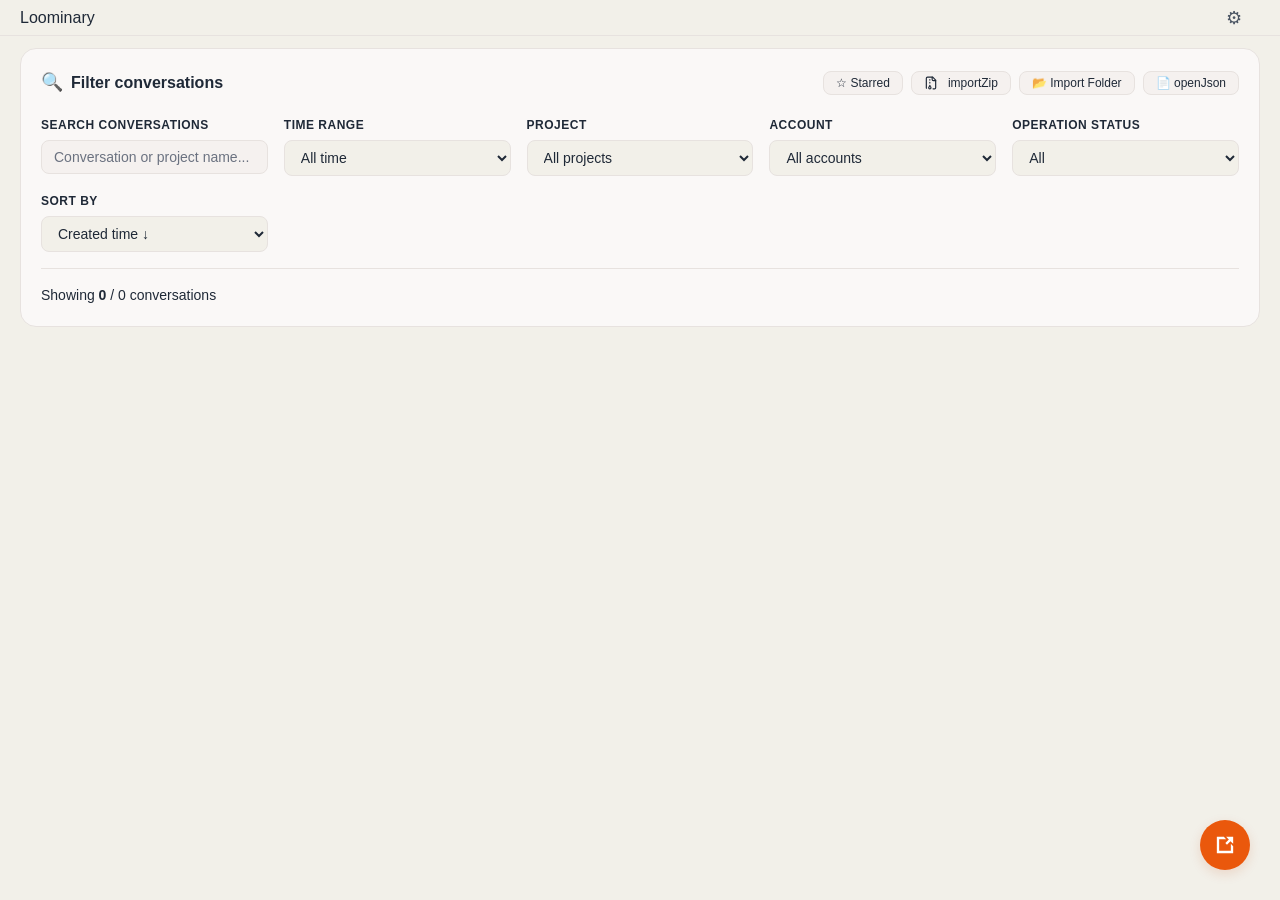
==== commit b33ec9af: "Updates" ====
--- a/index.html
+++ b/index.html
@@ -1 +1 @@
-<!doctype html><html lang="en-US"><head><meta charset="utf-8"/><meta name="viewport" content="width=device-width,initial-scale=1"/><link rel="icon" type="image/svg+xml" href="./favicon.svg"/><link rel="icon" type="image/png" sizes="32x32" href="./favicon.png"/><title></title><script defer="defer" src="./static/js/main.0b920ad1.js"></script><link href="./static/css/main.6498d2de.css" rel="stylesheet"></head><body><noscript>You need to enable JavaScript to run this app.</noscript><div id="root"></div></body></html>+<!doctype html><html lang="en-US"><head><meta charset="utf-8"/><meta name="viewport" content="width=device-width,initial-scale=1"/><link rel="icon" type="image/svg+xml" href="./favicon.svg"/><link rel="icon" type="image/png" sizes="32x32" href="./favicon.png"/><title></title><script defer="defer" src="./static/js/main.8a8f046c.js"></script><link href="./static/css/main.4e0ff21e.css" rel="stylesheet"></head><body><noscript>You need to enable JavaScript to run this app.</noscript><div id="root"></div></body></html>
--- a/static/css/main.4e0ff21e.css
+++ b/static/css/main.4e0ff21e.css
@@ -0,0 +1,2 @@
+.\!container{width:100%!important}.container{width:100%}@media (min-width:640px){.\!container{max-width:640px!important}.container{max-width:640px}}@media (min-width:768px){.\!container{max-width:768px!important}.container{max-width:768px}}@media (min-width:1024px){.\!container{max-width:1024px!important}.container{max-width:1024px}}@media (min-width:1280px){.\!container{max-width:1280px!important}.container{max-width:1280px}}@media (min-width:1536px){.\!container{max-width:1536px!important}.container{max-width:1536px}}.visible{visibility:visible}.static{position:static}.fixed{position:fixed}.absolute{position:absolute}.relative{position:relative}.block{display:block}.inline-block{display:inline-block}.inline{display:inline}.flex{display:flex}.inline-flex{display:inline-flex}.table{display:table}.grid{display:grid}.hidden{display:none}.flex-shrink{flex-shrink:1}.transform{transform:translate(var(--tw-translate-x),var(--tw-translate-y)) rotate(var(--tw-rotate)) skewX(var(--tw-skew-x)) skewY(var(--tw-skew-y)) scaleX(var(--tw-scale-x)) scaleY(var(--tw-scale-y))}.truncate{overflow:hidden;text-overflow:ellipsis;white-space:nowrap}.border{border-width:1px}.uppercase{text-transform:uppercase}.italic{font-style:italic}.shadow{--tw-shadow:0 1px 3px 0 #0000001a,0 1px 2px -1px #0000001a;--tw-shadow-colored:0 1px 3px 0 var(--tw-shadow-color),0 1px 2px -1px var(--tw-shadow-color);box-shadow:0 0 #0000,0 0 #0000,var(--tw-shadow);box-shadow:var(--tw-ring-offset-shadow,0 0 #0000),var(--tw-ring-shadow,0 0 #0000),var(--tw-shadow)}.outline{outline-style:solid}.blur{--tw-blur:blur(8px)}.blur,.filter{filter:var(--tw-blur) var(--tw-brightness) var(--tw-contrast) var(--tw-grayscale) var(--tw-hue-rotate) var(--tw-invert) var(--tw-saturate) var(--tw-sepia) var(--tw-drop-shadow)}.transition{transition-duration:.15s;transition-property:color,background-color,border-color,fill,stroke,opacity,box-shadow,transform,filter,-webkit-text-decoration-color,-webkit-backdrop-filter;transition-property:color,background-color,border-color,text-decoration-color,fill,stroke,opacity,box-shadow,transform,filter,backdrop-filter;transition-property:color,background-color,border-color,text-decoration-color,fill,stroke,opacity,box-shadow,transform,filter,backdrop-filter,-webkit-text-decoration-color,-webkit-backdrop-filter;transition-timing-function:cubic-bezier(.4,0,.2,1)}.ease-in-out{transition-timing-function:cubic-bezier(.4,0,.2,1)}body{-webkit-font-smoothing:antialiased;-moz-osx-font-smoothing:grayscale;font-family:-apple-system,BlinkMacSystemFont,Segoe UI,Roboto,Oxygen,Ubuntu,Cantarell,Fira Sans,Droid Sans,Helvetica Neue,sans-serif;margin:0}code{font-family:source-code-pro,Menlo,Monaco,Consolas,Courier New,monospace}*{box-sizing:border-box;margin:0;padding:0}.star{color:#f1e05a;filter:drop-shadow(0 0 2px rgba(241,224,90,.3));font-size:16px}body,html{background:var(--bg-primary);color:var(--text-primary);font-family:-apple-system,BlinkMacSystemFont,Segoe UI,Roboto,Oxygen,Ubuntu,sans-serif;height:100%;line-height:1.5;overflow:hidden;width:100%}@media (max-width:1023px){body,html{height:auto;min-height:100%;overflow:visible}}a{color:var(--text-link);text-decoration:none}a:hover{text-decoration:underline}::-webkit-scrollbar{height:8px;width:8px}::-webkit-scrollbar-track{background:var(--bg-tertiary)}::-webkit-scrollbar-thumb{background:var(--border-secondary);border-radius:4px}::-webkit-scrollbar-thumb:hover{background:var(--accent-primary)}code{border-radius:4px;font-size:.9em;padding:2px 6px}code,pre{background:var(--bg-tertiary);font-family:SF Mono,Monaco,Consolas,Courier New,monospace}pre{border-radius:var(--radius-sm);font-size:14px;line-height:1.4;overflow-x:auto;padding:12px}pre code{background:#0000;padding:0}.btn-primary,.btn-secondary{align-items:center;border:none;border-radius:var(--radius-sm);cursor:pointer;display:inline-flex;font-size:14px;gap:6px;outline:none;padding:8px 16px;transition:all var(--transition-fast)}.btn-primary{background:var(--accent-primary);color:#fff}.btn-primary:hover{filter:brightness(1.1)}.btn-primary:disabled{cursor:not-allowed;opacity:.5}.btn-secondary{background:var(--bg-tertiary);border:1px solid var(--border-primary);color:var(--text-primary)}.btn-secondary:hover{background:var(--border-primary);border-color:var(--border-secondary)}.btn-secondary.active{background:color-mix(in srgb,var(--accent-primary) 10%,#0000);border-color:var(--accent-primary);color:var(--accent-primary)}.btn-primary.small,.btn-secondary.small{font-size:12px;padding:4px 12px}.icon-btn{align-items:center;background:#0000;border:none;border-radius:var(--radius-sm);color:var(--text-secondary);cursor:pointer;display:flex;height:32px;justify-content:center;transition:all var(--transition-fast);width:32px}.icon-btn:hover{background:var(--bg-tertiary);color:var(--text-primary)}.modal-overlay{-webkit-overflow-scrolling:touch;align-items:center;background:#000c;bottom:0;display:flex;justify-content:center;left:0;overflow:hidden;overscroll-behavior:contain;position:fixed;right:0;top:0;inset:0;z-index:9999}[data-theme=light] .modal-overlay{background:#00000080}.modal-content{-webkit-overflow-scrolling:touch;animation:modalFadeIn .2s ease;background:var(--bg-secondary);border:1px solid var(--border-primary);border-radius:var(--radius-lg);max-height:calc(100vh - 32px);max-width:500px;overflow-x:hidden;overflow-y:auto;overscroll-behavior:contain;padding:24px;position:relative;width:90%;z-index:2001}@keyframes modalFadeIn{0%{opacity:0;transform:translateY(-20px)}to{opacity:1;transform:translateY(0)}}.modal-content.large{max-width:900px}.modal-header{align-items:center;display:flex;justify-content:space-between;margin-bottom:20px}.modal-header h2{color:var(--text-primary);font-size:20px;font-weight:600}.close-btn{align-items:center;background:var(--bg-tertiary);border:none;border-radius:var(--radius-sm);color:var(--text-secondary);cursor:pointer;display:flex;font-size:24px;height:32px;justify-content:center;transition:background-color var(--transition-fast),color var(--transition-fast);width:32px}.close-btn:hover{background:var(--border-primary);color:var(--text-primary)}.modal-footer{border-top:1px solid var(--border-primary);display:flex;gap:8px;justify-content:flex-end;margin-top:20px;padding-top:16px}input[type=number],input[type=search],input[type=text],select,textarea{background:var(--bg-tertiary);border:1px solid var(--border-primary);border-radius:var(--radius-sm);color:var(--text-primary);font-size:14px;outline:none;padding:8px 12px;transition:all var(--transition-fast)}input[type=number]:focus,input[type=search]:focus,input[type=text]:focus,select:focus,textarea:focus{border-color:var(--accent-primary);box-shadow:0 0 0 2px #d977061a}input[type=checkbox],input[type=radio]{cursor:pointer;height:16px;width:16px}label{color:var(--text-primary);cursor:pointer;display:flex;font-size:14px;gap:8px}.badge,label{align-items:center}.badge{background:var(--bg-tertiary);border:1px solid var(--border-primary);border-radius:12px;color:var(--text-secondary);display:inline-flex;font-size:12px;font-weight:500;padding:2px 8px}.badge.primary{background:var(--accent-primary);border:none;color:#fff}.badge.success{background:#10b981;border:none;color:#fff}.badge.warning{background:var(--accent-warning);border:none;color:#fff}.badge.danger{background:var(--accent-danger);border:none;color:#fff}.hint-text{color:var(--text-tertiary);font-size:12px;margin-top:4px}.divider{background:var(--border-primary);height:1px;margin:16px 0}.tooltip{display:inline-block;position:relative}.tooltip-content{background:var(--bg-tertiary);border:1px solid var(--border-primary);border-radius:var(--radius-sm);bottom:100%;color:var(--text-primary);font-size:12px;left:50%;margin-bottom:4px;opacity:0;padding:6px 12px;pointer-events:none;position:absolute;transform:translateX(-50%);transition:opacity var(--transition-fast);white-space:nowrap;z-index:1000}.tooltip:hover .tooltip-content{opacity:1}.font-loading-notification{animation:slideInFromBottom .3s ease-out;background:var(--bg-primary);border:1px solid var(--border-primary);border-radius:var(--radius-md);bottom:20px;box-shadow:var(--shadow-lg);max-width:400px;padding:16px;position:fixed;right:20px;z-index:9999}.font-loading-notification.error{border-color:var(--accent-danger)}@keyframes slideInFromBottom{0%{opacity:0;transform:translateY(100px)}to{opacity:1;transform:translateY(0)}}.font-loading-content{display:flex;flex-direction:column;gap:12px}.font-loading-text{align-items:center;color:var(--text-primary);display:flex;font-size:14px;font-weight:500;gap:8px}.loading-icon{animation:pulse 1.5s ease-in-out infinite;font-size:18px}@keyframes pulse{0%,to{opacity:1}50%{opacity:.5}}.font-loading-progress{background:var(--bg-secondary);border-radius:2px;height:4px;overflow:hidden;width:100%}.font-loading-progress-bar{background:var(--accent-primary);border-radius:2px;height:100%;transition:width .3s ease-out}.font-loading-hint{color:var(--text-tertiary);font-size:12px;line-height:1.4}.font-status-badge{border-radius:4px;display:inline-block;font-size:11px;font-weight:500;line-height:1.4;margin-left:8px;padding:2px 8px}.font-status-badge.loading{background:var(--accent-warning);color:#fff}.font-status-badge.ready{background:#10b981;color:#fff}.font-status-badge.error{background:var(--accent-danger);color:#fff}@media (min-width:1024px){:root,body{min-width:700px!important;width:100%!important}}.app-redesigned{background:var(--bg-primary);color:var(--text-primary);display:flex;flex-direction:column;font-family:-apple-system,BlinkMacSystemFont,Segoe UI,Noto Sans,Helvetica,Arial,sans-serif;height:100vh;min-height:100vh;overflow:hidden;width:100%}@supports (-webkit-touch-callout:none){.app-redesigned{height:-webkit-fill-available}}@media (max-width:1023px){.app-redesigned{height:auto;min-height:100vh;min-height:-webkit-fill-available;overflow:visible;padding-bottom:env(safe-area-inset-bottom);padding-left:env(safe-area-inset-left);padding-right:env(safe-area-inset-right)}}.navbar-redesigned{align-items:stretch;-webkit-backdrop-filter:blur(10px);backdrop-filter:blur(10px);background:var(--bg-overlay);border-bottom:1px solid var(--border-primary);box-sizing:border-box;display:flex;flex-shrink:0;height:36px;justify-content:space-between;padding:0 20px;position:-webkit-sticky;position:sticky;top:0;transition:transform .25s ease-out;z-index:1000}@media (min-width:1024px){.navbar-redesigned{left:0;position:fixed;right:0}}html.navbar-hidden .navbar-redesigned{transform:translateY(-100%)}@media (max-width:1023px){.navbar-redesigned{padding-top:max(12px,env(safe-area-inset-top))}}.navbar-left{align-items:center;display:flex;flex:1 1;gap:8px}.navbar-back-slot{flex-shrink:0;width:28px}.navbar-right{gap:16px}.navbar-icon-btn,.navbar-right{align-items:center;display:flex}.navbar-icon-btn{background:#0000;border:none;border-radius:6px;color:var(--text-secondary);cursor:pointer;flex-shrink:0;height:28px;justify-content:center;padding:0;transition:background .15s,color .15s;width:28px}.navbar-icon-btn:hover{background:var(--bg-secondary);color:var(--text-primary)}.navbar-segments{align-items:center;display:flex;gap:4px}.navbar-segments-divider{background:var(--border-primary);flex-shrink:0;height:16px;width:1px}.timeline-filter-panel{align-items:center;display:flex;gap:4px;position:fixed;right:32px;top:5px;z-index:100}.segment-group{background:var(--bg-secondary);border-radius:8px;display:flex;gap:0;overflow:visible;padding:2px}.segment-btn,.segment-group{align-items:center;border:none}.segment-btn{background:#0000;border-radius:6px;color:var(--text-tertiary);cursor:pointer;display:inline-flex;font-size:12px;font-weight:400;height:22px;padding:0 11px;transition:background .15s,color .15s,box-shadow .15s;white-space:nowrap}.segment-btn+.segment-btn{border-left:none}.segment-btn:hover{background:var(--bg-primary);color:var(--text-primary)}.segment-group--branch .segment-btn{background:#0000;color:var(--text-secondary)}.segment-group--branch .segment-btn.active,.segment-group--branch .segment-btn:hover{background:var(--bg-primary);color:var(--text-primary)}.segment-group--branch .segment-btn.active{box-shadow:0 1px 3px #0000001f,0 0 0 .5px var(--border-primary);font-weight:500}.segment-group--branch .segment-btn:disabled{background:#0000;color:var(--text-quaternary);cursor:not-allowed}.segment-group--filter{border:none;border-radius:0;gap:4px;overflow:visible}.segment-group--filter .segment-btn{border:1px solid var(--border-primary);border-radius:20px;color:var(--text-secondary);padding:0 10px}.segment-group--filter .segment-btn+.segment-btn{border-left:1px solid var(--border-primary)}.segment-group--filter .segment-btn:hover{background:#0000;border-color:var(--accent-primary);color:var(--accent-primary)}.segment-group--filter .segment-btn.active{background:color-mix(in srgb,var(--accent-primary) 12%,#0000);border-color:var(--accent-primary);color:var(--accent-primary);font-weight:500}.navbar-search-input{align-self:stretch;-webkit-appearance:none;appearance:none;box-shadow:none}.navbar-search-input:focus{border-color:#0000;box-shadow:none}.logo{align-items:center;cursor:pointer;display:flex;gap:8px}.logo-text{-webkit-text-fill-color:#0000;background:var(--gradient-primary);-webkit-background-clip:text;background-clip:text;font-size:20px;font-weight:600}.timeline-controls{align-items:center;display:flex;gap:8px}.sort-controls{display:flex;flex-direction:column;gap:2px}.sort-btn{align-items:center;background:var(--bg-tertiary);border:1px solid var(--border-primary);border-radius:4px;color:var(--text-primary);cursor:pointer;display:flex;font-size:12px;font-weight:700;height:20px;justify-content:center;transition:background-color var(--transition-fast),color var(--transition-fast);width:24px}.sort-btn:hover:not(:disabled){background:var(--accent-primary);border-color:var(--accent-primary);color:#fff}.sort-btn:disabled{cursor:not-allowed;opacity:.3}.search-box{flex:1 1;max-width:500px;position:relative}.search-icon{color:var(--text-secondary);font-size:16px;left:12px;position:absolute;top:50%;transform:translateY(-50%)}.search-input{background:var(--bg-primary);border:1px solid var(--border-primary);border-radius:var(--radius-sm);color:var(--text-primary);font-size:14px;outline:none;padding:8px 16px 8px 36px;width:100%}.search-input::placeholder{color:var(--text-tertiary)}.search-input:focus{background:var(--bg-secondary);border-color:var(--accent-primary);box-shadow:none;outline:none}.search-stats{color:var(--text-secondary);font-size:12px;position:absolute;right:12px;top:50%;transform:translateY(-50%)}.main-container{display:flex;flex:1 1;min-height:0;overflow:hidden;position:relative}@media (max-width:1023px){.main-container{min-height:0}.main-container,.view-content{height:auto;overflow-x:hidden;overflow-y:visible}}.view-content{flex:1 1;min-height:400px;overflow-x:hidden;overflow-y:auto;padding:20px;position:relative;z-index:1}@media (min-width:1024px){.view-content:not(.view-content-timeline){padding-top:48px}}.view-content-whiteboard,.view-content:has(.whiteboard-view){height:100%;min-height:0}.view-content-welcome{padding:0}@media (min-width:1024px){.view-content-welcome{padding-top:0}}.view-content-timeline,.view-content:has(.enhanced-timeline-container){height:100%;min-height:0;overflow:hidden;padding:0}.enhanced-timeline-container{height:100%;overflow:hidden}.welcome-page{background-color:var(--bg-primary);height:100%;overflow-x:hidden;overflow-y:auto;transition:background-color var(--transition-normal);width:100%}.welcome-title{-webkit-text-fill-color:#0000;background:var(--gradient-primary);-webkit-background-clip:text;background-clip:text;font-size:48px;font-weight:700;margin-bottom:16px}.welcome-subtitle{align-items:center;color:var(--text-secondary);display:flex;font-size:18px;justify-content:center;margin-bottom:32px;min-height:60px}@keyframes blink{0%,50%{opacity:1}51%,to{opacity:0}}.typing-text{animation:typing 2s steps(40);animation:blink 1s infinite;border-right:2px solid var(--accent-primary);display:inline-block;overflow:hidden;white-space:nowrap}@keyframes fadeIn{0%{opacity:0;transform:translateY(10px)}to{opacity:1;transform:translateY(0)}}.animate-fadeIn{animation:fadeIn .5s ease-out forwards}.welcome-features{grid-gap:16px;display:grid;gap:16px;grid-template-columns:repeat(auto-fit,minmax(200px,1fr));margin-top:48px}.feature-card{background:var(--bg-secondary);border:1px solid var(--border-primary);border-radius:var(--radius-md);padding:20px;text-align:left;transition:all var(--transition-normal)}.feature-card:hover{border-color:var(--accent-primary);box-shadow:var(--shadow-md);transform:translateY(-2px)}.feature-icon{color:var(--accent-primary);font-size:24px;margin-bottom:12px}.feature-title{color:var(--text-primary);font-size:16px;font-weight:600;margin-bottom:8px}.feature-description{color:var(--text-secondary);font-size:14px;line-height:1.5}.upload-area{background:var(--bg-secondary);border:2px dashed var(--border-primary);border-radius:var(--radius-lg);cursor:pointer;padding:48px;text-align:center;transition:all var(--transition-normal)}.upload-area.dragging,.upload-area:hover{background:var(--bg-tertiary);border-color:var(--accent-primary)}.upload-area.dragging{box-shadow:0 0 20px #d9770633}.upload-icon{color:var(--text-tertiary);font-size:48px;margin-bottom:16px}.upload-text{color:var(--text-primary);font-size:16px;margin-bottom:8px}.upload-hint{color:var(--text-tertiary);font-size:14px}.scrollable{overflow-y:auto}.hide-scrollbar::-webkit-scrollbar{display:none}.hide-scrollbar{-ms-overflow-style:none;scrollbar-width:none}.non-selectable{user-select:none;-webkit-user-select:none;-moz-user-select:none;-ms-user-select:none}.settings-panel-ubuntu{background:var(--bg-primary);border-radius:12px;box-shadow:0 20px 60px #0000004d;display:flex;flex-direction:column;max-height:85vh;max-width:95vw;overflow:hidden;width:900px}.settings-panel-ubuntu .settings-header{align-items:center;background:var(--bg-secondary);border-bottom:1px solid var(--border-color);display:flex;flex-shrink:0;justify-content:space-between;padding:16px 20px}.settings-panel-ubuntu .settings-header h2{color:var(--text-primary);font-size:18px;font-weight:600;margin:0}.settings-panel-ubuntu .close-btn{align-items:center;background:#0000;border:none;border-radius:50%;color:var(--text-secondary);cursor:pointer;display:flex;font-size:24px;height:32px;justify-content:center;transition:background-color .2s;width:32px}.settings-panel-ubuntu .close-btn:hover{background:var(--hover-bg);color:var(--text-primary)}.settings-panel-ubuntu .settings-body{display:flex;flex:1 1;min-height:0;overflow:hidden}.settings-panel-ubuntu .settings-nav{background:var(--bg-secondary);border-right:1px solid var(--border-color);display:flex;flex-direction:column;flex-shrink:0;gap:4px;overflow-y:auto;padding:8px;width:180px}.settings-panel-ubuntu .nav-item{align-items:center;background:#0000;border:none;border-radius:6px;color:var(--text-secondary);cursor:pointer;display:flex;font-size:14px;font-weight:500;gap:12px;padding:10px 12px;text-align:left;transition:all .2s;width:100%}.settings-panel-ubuntu .nav-item:hover{background:var(--hover-bg);color:var(--text-primary)}.settings-panel-ubuntu .nav-item.active{background:var(--accent-color);color:#fff}.settings-panel-ubuntu .nav-icon{flex-shrink:0;font-size:20px}.settings-panel-ubuntu .nav-label{flex:1 1}.settings-panel-ubuntu .settings-content{flex:1 1;min-width:0;overflow-y:auto;padding:24px}.settings-section-content{display:flex;flex-direction:column;gap:24px}.settings-panel-ubuntu .settings-section{background:var(--bg-secondary);border:1px solid var(--border-color);border-radius:8px;padding:20px}.settings-panel-ubuntu .settings-section h3{border-bottom:1px solid var(--border-color);color:var(--text-primary);font-size:16px;font-weight:600;margin:0 0 16px;padding-bottom:12px}.settings-panel-ubuntu .section-description{color:var(--text-secondary);font-size:13px;line-height:1.5;margin-bottom:16px}.settings-panel-ubuntu .setting-item{align-items:center;border-bottom:1px solid var(--border-color);display:flex;gap:16px;justify-content:space-between;padding:12px 0}.settings-panel-ubuntu .setting-item:last-child{border-bottom:none}.settings-panel-ubuntu .setting-item.static{align-items:flex-start;flex-direction:column}.settings-panel-ubuntu .setting-label{flex:1 1;min-width:0}.settings-panel-ubuntu .setting-label>span:first-child{color:var(--text-primary);display:block;font-size:14px;font-weight:500;margin-bottom:4px}.settings-panel-ubuntu .setting-description{color:var(--text-secondary);display:block;font-size:12px;line-height:1.4}.settings-panel-ubuntu .setting-checkbox{align-items:flex-start;cursor:pointer;display:flex;gap:12px;width:100%}.settings-panel-ubuntu .setting-checkbox input[type=checkbox]{accent-color:var(--accent-color);cursor:pointer;flex-shrink:0;height:18px;margin-top:2px;width:18px}.settings-panel-ubuntu .setting-input,.settings-panel-ubuntu .setting-select{background:var(--bg-primary);border:1px solid var(--border-color);border-radius:6px;color:var(--text-primary);font-size:14px;min-width:200px;padding:8px 12px;transition:border-color .2s}.settings-panel-ubuntu .setting-input:focus,.settings-panel-ubuntu .setting-select:focus{border-color:var(--accent-color);outline:none}.settings-panel-ubuntu .setting-input[type=number]{width:120px}.settings-panel-ubuntu .format-preview{background:var(--bg-primary);border:1px solid var(--border-color);border-radius:6px;display:flex;flex-direction:column;font-family:Consolas,Monaco,monospace;gap:8px;padding:12px}.settings-panel-ubuntu .preview-item{align-items:center;display:flex;gap:12px}.settings-panel-ubuntu .preview-item code{background:var(--code-bg);border-radius:4px;color:var(--code-text);flex:1 1;font-size:13px;padding:6px 10px}.settings-panel-ubuntu .preview-label{color:var(--text-secondary);font-size:12px;white-space:nowrap}.settings-panel-ubuntu .theme-toggle-btn{align-items:center;background:var(--bg-primary);border:1px solid var(--border-color);border-radius:6px;color:var(--text-primary);cursor:pointer;display:flex;font-size:14px;gap:8px;padding:8px 16px;transition:all .2s}.settings-panel-ubuntu .theme-toggle-btn:hover{background:var(--hover-bg);border-color:var(--accent-color)}.settings-panel-ubuntu .theme-icon{font-size:18px}.settings-panel-ubuntu .github-link{align-items:center;background:#24292f;border:1px solid #f0f6fc1a;border-radius:6px;color:#fff;cursor:pointer;display:inline-flex;font-size:14px;font-weight:500;gap:8px;padding:10px 18px;text-decoration:none;transition:all .2s ease}.settings-panel-ubuntu .github-link:hover{background:#2c333a;border-color:#f0f6fc33;transform:translateY(-1px)}.settings-panel-ubuntu .github-link svg{flex-shrink:0}.settings-panel-ubuntu .setting-info{background:#3b82f61a;border:1px solid #3b82f64d;border-radius:6px;color:var(--text-secondary);font-size:13px;line-height:1.5;margin-top:8px;padding:12px}.settings-panel-ubuntu .settings-footer{background:var(--bg-secondary);border-top:1px solid var(--border-color);display:flex;flex-shrink:0;justify-content:flex-end;padding:16px 20px}.settings-panel-ubuntu .settings-footer .btn-primary{background:var(--accent-color);border:none;border-radius:6px;color:#fff;cursor:pointer;font-size:14px;font-weight:500;padding:10px 24px;transition:background-color .2s}.settings-panel-ubuntu .settings-footer .btn-primary:hover{background:var(--accent-color-hover)}@media (max-width:768px){.settings-panel-ubuntu{border-radius:0;max-height:100vh;max-width:100vw;width:100vw}.settings-panel-ubuntu .settings-body{flex-direction:column}.settings-panel-ubuntu .settings-nav{border-bottom:1px solid var(--border-color);border-right:none;flex-direction:row;flex-shrink:0;overflow-x:auto;padding:8px;width:100%}.settings-panel-ubuntu .nav-item{flex-direction:column;gap:4px;min-width:70px;text-align:center}.settings-panel-ubuntu .nav-icon{font-size:24px}.settings-panel-ubuntu .nav-label{font-size:11px}.settings-panel-ubuntu .settings-content{padding:16px}.settings-panel-ubuntu .setting-item{align-items:flex-start;flex-direction:column;gap:8px}.settings-panel-ubuntu .setting-input,.settings-panel-ubuntu .setting-select{min-width:0;width:100%}}.action-panel-ubuntu{background:var(--bg-primary);border-radius:12px;box-shadow:0 20px 60px #0000004d;display:flex;flex-direction:column;height:85vh;max-width:95vw;overflow:hidden;width:900px}.action-panel-ubuntu .action-panel-header{align-items:center;background:var(--bg-secondary);border-bottom:1px solid var(--border-color);display:flex;flex-shrink:0;justify-content:space-between;padding:16px 20px}.action-panel-ubuntu .action-panel-header h2{color:var(--text-primary);font-size:18px;font-weight:600;margin:0}.action-panel-ubuntu .close-btn{align-items:center;background:#0000;border:none;border-radius:50%;color:var(--text-secondary);cursor:pointer;display:flex;font-size:24px;height:32px;justify-content:center;transition:background-color .2s;width:32px}.action-panel-ubuntu .close-btn:hover{background:var(--hover-bg);color:var(--text-primary)}.action-panel-ubuntu .action-panel-body{display:flex;flex:1 1;min-height:0;overflow:hidden}.action-panel-ubuntu .action-panel-nav{background:var(--bg-secondary);border-right:1px solid var(--border-color);display:flex;flex-direction:column;flex-shrink:0;gap:4px;overflow-y:auto;padding:8px;width:160px}.action-panel-ubuntu .nav-item{align-items:center;background:#0000;border:none;border-radius:6px;color:var(--text-secondary);cursor:pointer;display:flex;font-size:14px;font-weight:500;gap:12px;padding:10px 12px;text-align:left;transition:all .2s;width:100%}.action-panel-ubuntu .nav-item:hover{background:var(--hover-bg);color:var(--text-primary)}.action-panel-ubuntu .nav-item.active{background:var(--accent-color);color:#fff}.action-panel-ubuntu .nav-icon{flex-shrink:0;font-size:20px}.action-panel-ubuntu .nav-label{flex:1 1}.action-panel-ubuntu .action-panel-content{display:flex;flex:1 1;flex-direction:column;min-width:0;overflow-y:auto}.action-section-content{display:flex;flex:1 1;flex-direction:column;overflow:hidden}.global-search-section{display:flex;flex-direction:column;height:100%;padding:16px}.global-search-section .search-input-container{flex-shrink:0;margin-bottom:16px;position:relative}.global-search-section .action-search-input{background:var(--bg-secondary);border:1px solid var(--border-color);border-radius:8px;color:var(--text-primary);font-size:14px;outline:none;padding:12px 40px 12px 16px;transition:border-color .2s;width:100%}.global-search-section .action-search-input:focus{border-color:var(--accent-color)}.global-search-section .clear-btn{background:none;border:none;color:var(--text-secondary);cursor:pointer;font-size:18px;padding:4px;position:absolute;right:12px;top:50%;transform:translateY(-50%)}.global-search-section .search-results-container{flex:1 1;min-height:0;overflow-y:auto}.global-search-section .search-loading,.global-search-section .search-no-results,.global-search-section .search-placeholder{align-items:center;color:var(--text-secondary);display:flex;flex-direction:column;justify-content:center;padding:40px 20px;text-align:center}.global-search-section .search-stats{color:var(--text-tertiary);font-size:12px;margin-top:8px}.global-search-section .results-header{border-bottom:1px solid var(--border-color);margin-bottom:8px;padding:8px 0}.global-search-section .results-count{color:var(--text-secondary);font-size:13px}.global-search-section .conversation-group{border:1px solid var(--border-color);border-radius:8px;margin-bottom:8px;overflow:hidden}.global-search-section .conversation-header{align-items:center;background:var(--bg-secondary);cursor:pointer;display:flex;gap:8px;padding:12px;transition:background-color .2s}.global-search-section .conversation-header:hover{background:var(--hover-bg)}.global-search-section .expand-icon{color:var(--text-secondary);font-size:10px}.global-search-section .conversation-name{color:var(--text-primary);flex:1 1;font-weight:500;overflow:hidden;text-overflow:ellipsis;white-space:nowrap}.global-search-section .result-count{color:var(--text-secondary);font-size:12px}.global-search-section .conversation-results{border-top:1px solid var(--border-color)}.global-search-section .result-item{border-bottom:1px solid var(--border-color);cursor:pointer;padding:12px;transition:background-color .2s}.global-search-section .result-item:last-child{border-bottom:none}.global-search-section .result-item:hover{background:var(--hover-bg)}.global-search-section .result-header{align-items:center;display:flex;gap:8px;margin-bottom:4px}.global-search-section .result-sender{color:var(--text-primary);font-size:13px;font-weight:500}.global-search-section .result-index{color:var(--text-tertiary);font-size:11px}.action-panel-ubuntu .global-search-section .result-content,.global-search-section .result-content{-webkit-box-orient:vertical!important;color:var(--text-secondary);display:-webkit-box!important;font-size:13px;line-height:1.5;overflow:hidden!important}.global-search-section .result-meta{color:var(--text-tertiary);font-size:11px;margin-top:4px}.global-search-section .search-highlight{background:#ea580c33;border-radius:2px;color:#ea580c;font-weight:600;padding:0 2px}[data-theme=dark] .global-search-section .search-highlight{background:#d9770640;color:#d97706}.global-search-section .search-bold{color:var(--text-primary);font-weight:600}.global-search-section .search-italic{font-style:italic}.global-search-section .search-history{margin-top:24px;text-align:left}.global-search-section .history-header{align-items:center;display:flex;justify-content:space-between;margin-bottom:12px}.global-search-section .history-title{color:var(--text-secondary);font-size:13px;font-weight:500}.global-search-section .history-list{display:flex;flex-direction:column;gap:4px}.global-search-section .history-item{align-items:center;background:var(--bg-secondary);border-radius:6px;cursor:pointer;display:flex;gap:8px;padding:8px 12px;transition:background .15s}.global-search-section .history-item:hover{background:var(--bg-tertiary)}.global-search-section .history-icon{font-size:14px;opacity:.6}.global-search-section .history-query{color:var(--text-primary);flex:1 1;font-size:13px;overflow:hidden;text-overflow:ellipsis;white-space:nowrap}.global-search-section .history-delete{background:none;border:none;border-radius:4px;color:var(--text-tertiary);cursor:pointer;font-size:16px;opacity:0;padding:2px 6px;transition:opacity .15s,background .15s}.global-search-section .history-item:hover .history-delete{opacity:1}.global-search-section .history-delete:hover{background:var(--bg-primary);color:var(--text-primary)}.semantic-search-section{display:flex;flex-direction:column;height:100%;padding:16px}.semantic-search-section .semantic-status{background:var(--bg-secondary);border-radius:8px;flex-shrink:0;margin-bottom:16px;padding:12px}.semantic-search-section .status-init{display:flex;flex-direction:column;gap:8px}.semantic-search-section .progress-bar{background:var(--border-color);border-radius:2px;height:4px;overflow:hidden}.semantic-search-section .progress-fill{background:var(--accent-color);height:100%;transition:width .3s}.semantic-search-section .status-message{color:var(--text-secondary);font-size:13px;margin:0}.semantic-search-section .status-ready{align-items:center;display:flex;gap:12px}.semantic-search-section .status-badge{color:var(--accent-success);font-size:13px;font-weight:500}.semantic-search-section .status-info{color:var(--text-secondary);font-size:12px}.semantic-search-section .semantic-chat{flex:1 1;min-height:0;overflow-y:auto;padding:8px 0}.semantic-search-section .chat-placeholder{align-items:center;color:var(--text-secondary);display:flex;height:100%;justify-content:center;padding:20px;text-align:center}.semantic-search-section .chat-message{border-radius:8px;margin-bottom:16px;padding:12px}.semantic-search-section .chat-message.user{background:var(--accent-color);color:#fff;margin-left:20%}.semantic-search-section .chat-message.assistant{background:var(--bg-secondary);margin-right:20%}.semantic-search-section .chat-message .message-content{font-size:14px;line-height:1.5}.semantic-search-section .chat-message .search-results{display:flex;flex-direction:column;gap:8px;margin-top:12px}.semantic-search-section .result-card{background:var(--bg-primary);border:1px solid var(--border-color);border-radius:6px;cursor:pointer;padding:12px;transition:all .2s}.semantic-search-section .result-card:hover{border-color:var(--accent-color);transform:translateY(-1px)}.semantic-search-section .result-card .result-header{display:flex;justify-content:space-between;margin-bottom:8px}.semantic-search-section .result-card .result-source{color:var(--text-primary);font-size:13px;font-weight:500}.semantic-search-section .result-card .result-score{color:var(--accent-success);font-size:12px}.semantic-search-section .result-card .result-preview{color:var(--text-secondary);font-size:13px;line-height:1.4}.semantic-search-section .result-card .result-meta{color:var(--text-tertiary);display:flex;font-size:11px;gap:12px;margin-top:8px}.semantic-search-section .typing-indicator{display:flex;gap:4px;padding:8px 0}.semantic-search-section .typing-indicator span{animation:typing 1.4s infinite;background:var(--text-tertiary);border-radius:50%;height:8px;width:8px}.semantic-search-section .typing-indicator span:nth-child(2){animation-delay:.2s}.semantic-search-section .typing-indicator span:nth-child(3){animation-delay:.4s}@keyframes typing{0%,60%,to{opacity:.3;transform:scale(.8)}30%{opacity:1;transform:scale(1)}}.semantic-search-section .semantic-input{display:flex;flex-shrink:0;gap:8px;margin-top:12px}.semantic-search-section .semantic-input textarea{background:var(--bg-secondary);border:1px solid var(--border-color);border-radius:8px;color:var(--text-primary);flex:1 1;font-size:14px;max-height:100px;min-height:44px;outline:none;padding:12px;resize:none}.semantic-search-section .semantic-input textarea:focus{border-color:var(--accent-color)}.semantic-search-section .semantic-input button{background:var(--accent-color);border:none;border-radius:8px;color:#fff;cursor:pointer;font-size:14px;padding:12px 20px;transition:background-color .2s}.semantic-search-section .semantic-input button:hover:not(:disabled){background:var(--accent-color-hover)}.semantic-search-section .semantic-input button:disabled{cursor:not-allowed;opacity:.5}.export-section{overflow-y:auto;padding:16px}.export-section .export-group{background:var(--bg-secondary);border:1px solid var(--border-color);border-radius:8px;margin-bottom:16px;padding:16px}.export-section .export-group h3{border-bottom:1px solid var(--border-color);color:var(--text-primary);font-size:15px;font-weight:600;margin:0 0 12px;padding-bottom:8px}.export-section .export-options-list{display:flex;flex-direction:column;gap:8px}.export-section .export-checkbox-option,.export-section .export-radio-option{align-items:flex-start;background:var(--bg-primary);border:1px solid var(--border-color);border-radius:6px;cursor:pointer;display:flex;gap:12px;padding:10px 12px;transition:all .2s}.export-section .export-checkbox-option:hover,.export-section .export-radio-option:hover{border-color:var(--accent-color)}.export-section .export-checkbox-option input,.export-section .export-radio-option input{accent-color:var(--accent-color);margin-top:2px}.export-section .option-content{flex:1 1;min-width:0}.export-section .option-title{color:var(--text-primary);display:block;font-size:14px;font-weight:500;margin-bottom:2px}.export-section .option-desc{color:var(--text-secondary);display:block;font-size:12px;line-height:1.4}.export-section .option-hint{color:var(--text-tertiary);display:block;font-size:12px;font-style:italic}.export-section .option-count{color:var(--text-secondary);font-size:12px;font-weight:400}.export-section .export-checkbox-option:has(input:disabled),.export-section .export-radio-option:has(input:disabled){cursor:not-allowed;opacity:.5}.export-section .export-info{background:var(--bg-secondary);border:1px solid var(--border-color);border-radius:8px;margin-bottom:16px;padding:16px}.export-section .export-info .info-row{border-bottom:1px solid var(--border-color);display:flex;font-size:13px;justify-content:space-between;padding:8px 0}.export-section .export-info .info-row:last-child{border-bottom:none}.export-section .export-info .label{color:var(--text-secondary)}.export-section .export-info .value{color:var(--text-primary);text-align:right}.export-section .export-actions{display:flex;gap:12px;justify-content:flex-end;padding-top:8px}.export-section .btn-secondary{background:var(--bg-secondary);border:1px solid var(--border-color);border-radius:6px;color:var(--text-primary);cursor:pointer;font-size:14px;padding:10px 20px;transition:all .2s}.export-section .btn-secondary:hover{background:var(--hover-bg)}.export-section .btn-primary{background:var(--accent-color);border:none;border-radius:6px;color:#fff;cursor:pointer;font-size:14px;font-weight:500;padding:10px 20px;transition:background-color .2s}.export-section .btn-primary:hover{background:var(--accent-color-hover)}@media (max-width:768px){.action-panel-ubuntu{border-radius:0;height:100vh;max-width:100vw;width:100vw}.action-panel-ubuntu .action-panel-body{flex-direction:column}.action-panel-ubuntu .action-panel-nav{border-bottom:1px solid var(--border-color);border-right:none;flex-direction:row;flex-shrink:0;overflow-x:auto;padding:8px;width:100%}.action-panel-ubuntu .nav-item{flex-direction:column;gap:4px;min-width:70px;padding:8px;text-align:center}.action-panel-ubuntu .nav-icon{font-size:24px}.action-panel-ubuntu .nav-label{font-size:11px}.semantic-search-section .chat-message.user{margin-left:10%}.semantic-search-section .chat-message.assistant{margin-right:10%}}.conversation-filter{background:var(--bg-secondary);border:1px solid var(--border-primary);border-radius:var(--radius-lg);margin-bottom:20px}.filter-panel{padding:20px}.filter-header{flex-wrap:wrap;gap:12px;justify-content:space-between;margin-bottom:20px}.filter-header,.filter-title{align-items:center;display:flex}.filter-title{color:var(--text-primary);font-size:16px;font-weight:600;gap:8px}.filter-icon{font-size:18px}.filter-text{color:var(--text-primary)}.filter-badge{background:var(--accent-primary);border-radius:12px;color:#fff;font-size:12px;font-weight:600;min-width:20px;padding:3px 8px;text-align:center}.filter-sections{grid-gap:16px;display:grid;gap:16px;grid-template-columns:repeat(auto-fit,minmax(220px,1fr));margin-bottom:16px}.filter-sections.has-custom-date{grid-template-columns:repeat(auto-fit,minmax(200px,1fr))}.filter-section{display:flex;flex-direction:column;gap:6px}.filter-label{color:var(--text-primary);font-size:12px;font-weight:600;letter-spacing:.5px;text-transform:uppercase}.filter-input,.filter-select{background:var(--bg-primary);border:1px solid var(--border-primary);border-radius:var(--radius-sm);color:var(--text-primary);font-size:14px;outline:none;padding:8px 12px;transition:border-color var(--transition-fast),box-shadow var(--transition-fast)}.filter-input:focus,.filter-select:focus{border-color:var(--accent-primary);box-shadow:0 0 0 2px #1f6feb1a}.filter-input::placeholder{color:var(--text-tertiary)}.time-range-section{grid-column:auto}.custom-date-section{grid-column:1/-1;margin-top:-8px}.date-range-inputs{align-items:center;display:flex;flex-direction:row;gap:12px}.date-input{flex:1 1;min-width:140px}.date-separator{color:var(--text-secondary);flex-shrink:0;font-size:14px;white-space:nowrap}.filter-footer{border-top:1px solid var(--border-primary);padding-top:16px}.filter-stats{display:flex;flex-direction:column;gap:4px}.stats-text{color:var(--text-primary);font-size:14px}.active-filters-text{color:var(--text-secondary);font-size:12px}.conversations-grid{grid-gap:20px;display:grid;gap:20px;grid-template-columns:repeat(auto-fill,minmax(350px,1fr))}.conversation-tile{background:var(--bg-secondary);border:1px solid var(--border-primary);border-radius:var(--radius-lg);cursor:pointer;overflow:hidden;padding:20px;position:relative;transition:all var(--transition-normal)}.conversation-tile:hover{border-color:var(--border-secondary);box-shadow:var(--shadow-lg);transform:translateY(-2px)}.conversation-tile.current-file,.conversation-tile.selected{background:var(--bg-secondary);border-color:var(--accent-primary);box-shadow:0 0 0 1px #1f6feb33}.tile-header{align-items:flex-start;display:flex;gap:12px;justify-content:space-between;margin-bottom:16px;min-height:24px}.tile-title{color:var(--text-primary);flex:1 1;font-size:16px;font-weight:600;line-height:1.3;min-width:0}.tile-actions,.tile-title{align-items:center;display:flex;gap:8px}.star-btn{align-items:center;background:#0000;border:none;border-radius:50%;cursor:pointer;display:flex;font-size:16px;height:24px;justify-content:center;opacity:.7;padding:0;transition:all var(--transition-fast);width:24px}.star-btn:hover{background:var(--bg-tertiary);opacity:1;transform:scale(1.2)}.star-btn.starred{color:#f1e05a;filter:drop-shadow(0 0 3px rgba(241,224,90,.5));opacity:1}[data-theme=dark] .star-btn:not(.starred){color:#ffffffbf}[data-theme=dark] .star-btn:not(.starred):hover{color:#fff}.file-close-btn{align-items:center;background:#0000;border:none;border-radius:50%;color:var(--text-secondary);cursor:pointer;display:flex;flex-shrink:0;font-size:14px;height:20px;justify-content:center;opacity:.8;transition:all var(--transition-fast);width:20px}.file-close-btn:hover{background:var(--accent-danger);color:#fff;opacity:1;transform:scale(1.1)}.rename-btn{background:#0000;border:none;cursor:pointer;font-size:16px;opacity:.7;padding:4px;transition:opacity .2s}.rename-btn:hover{opacity:1}.rename-dialog{max-width:500px}.rename-dialog .form-group{margin-bottom:0}.rename-dialog .form-input{background:var(--bg-primary);border:1px solid var(--border-color);border-radius:4px;color:var(--text-primary);font-size:14px;padding:8px 12px;width:100%}.rename-dialog .form-input:focus{border-color:var(--accent-primary);outline:none}.rename-dialog .error-message{color:var(--accent-danger);font-size:12px;margin-top:4px}.tile-meta{display:flex;flex-direction:column;gap:6px;margin-bottom:16px}.meta-row{align-items:center;color:var(--text-secondary);display:flex;font-size:13px;gap:8px;line-height:1.4;min-height:20px}.meta-row>span:first-child{flex-shrink:0;font-size:14px;text-align:center;width:16px}.tile-preview{background:var(--bg-primary);border:1px solid var(--border-primary);border-radius:8px;color:var(--text-secondary);font-size:13px;line-height:1.5;max-height:80px;min-height:60px;overflow:hidden;padding:14px;position:relative}.tile-preview:after{background:linear-gradient(#0000,var(--bg-primary));bottom:0;content:"";height:20px;left:0;pointer-events:none;position:absolute;right:0}.tile-stats{border-top:1px solid var(--border-primary);display:flex;flex-wrap:wrap;gap:12px;margin-top:16px;padding-top:16px}.stat-item{align-items:center;background:var(--bg-primary);border:1px solid var(--border-primary);border-radius:12px;color:var(--text-tertiary);display:flex;font-size:12px;gap:6px;padding:4px 8px}.stat-item>span:first-child{font-size:13px}.add-file-tile{align-items:center;background:var(--bg-primary);border:2px dashed var(--border-secondary);display:flex;justify-content:center;min-height:200px;transition:all var(--transition-normal)}.add-file-tile:hover{background:var(--bg-tertiary);border-color:var(--accent-primary)}.add-file-content{color:var(--text-secondary);padding:20px;text-align:center}.add-file-icon{color:var(--accent-primary);font-size:48px;font-weight:300;margin-bottom:12px}.add-file-text{color:var(--text-primary);font-size:16px;font-weight:600;margin-bottom:4px}.add-file-hint{font-size:12px;opacity:.8}.branch-switcher{margin:16px 0;overflow:visible!important;position:relative;z-index:1}.branch-switcher-main{align-items:center;background:var(--bg-tertiary);border:1px solid var(--border-primary);border-radius:var(--radius-lg);box-shadow:var(--shadow-sm);display:flex;gap:8px;padding:8px;transition:all var(--transition-fast)}.branch-switcher-main:hover{border-color:var(--border-secondary);box-shadow:var(--shadow-md)}.branch-arrow{align-items:center;background:var(--bg-secondary);border:1px solid var(--border-primary);border-radius:var(--radius-sm);color:var(--text-primary);cursor:pointer;display:flex;flex-shrink:0;height:32px;justify-content:center;transition:all var(--transition-fast);width:32px}.branch-arrow:hover:not(.disabled){background:var(--accent-primary);border-color:var(--accent-primary);color:#fff;transform:scale(1.05)}.branch-arrow.disabled{background:var(--bg-primary);cursor:not-allowed;opacity:.3}.branch-arrow svg{transition:transform var(--transition-fast)}.branch-arrow:hover:not(.disabled) svg{transform:scale(1.1)}.branch-info{border-radius:var(--radius-md);cursor:pointer;flex:1 1;min-width:0;overflow:hidden;padding:8px 12px;position:relative;transition:all var(--transition-fast)}.branch-info:hover{background:var(--bg-secondary)}.branch-info.switching{opacity:.6;transform:scale(.98)}.branch-info-main{align-items:center;display:flex;justify-content:space-between;margin-bottom:4px}.branch-name{color:var(--text-primary);font-size:.9rem;font-weight:600}.branch-counter{background:var(--bg-primary);border-radius:8px;color:var(--text-secondary);font-size:.75rem;font-weight:500;padding:2px 6px}.branch-preview{color:var(--text-secondary);font-size:.8rem;line-height:1.3;overflow:hidden;text-overflow:ellipsis;white-space:nowrap}.expand-indicator{align-items:center;color:var(--text-tertiary);display:flex;height:16px;justify-content:center;position:absolute;right:8px;top:50%;transform:translateY(-50%);transition:transform var(--transition-fast);width:16px}.expand-indicator.expanded{transform:translateY(-50%) rotate(180deg)}.branch-list{animation:branchListSlideIn .2s ease-out;background:var(--bg-secondary);border:1px solid var(--border-primary);border-radius:var(--radius-lg);box-shadow:var(--shadow-lg);left:0;margin-top:8px;max-height:300px;overflow-y:auto;padding:8px;position:absolute;right:0;top:100%;z-index:500}.branch-list-portal{margin-top:0;position:fixed!important}@keyframes branchListSlideIn{0%{opacity:0;transform:translateY(-8px)}to{opacity:1;transform:translateY(0)}}.branch-option{border:1px solid #0000;border-radius:var(--radius-md);cursor:pointer;margin-bottom:4px;padding:12px;transition:all var(--transition-fast)}.branch-option:last-child{margin-bottom:0}.branch-option:hover{background:var(--bg-tertiary);border-color:var(--border-primary)}.branch-option.active{background:var(--accent-primary);border-color:var(--accent-primary);color:#fff}.branch-option.active .branch-option-name,.branch-option.active .branch-option-preview{color:#fff}.branch-option.active .branch-option-count{background:#fff3;color:#fff}.branch-option-header{align-items:center;display:flex;justify-content:space-between;margin-bottom:4px}.branch-option-name{color:var(--text-primary);font-size:.9rem;font-weight:600}.branch-option-count{background:var(--bg-primary);border-radius:8px;color:var(--text-secondary);font-size:.75rem;font-weight:500;padding:2px 6px}.branch-option-preview{color:var(--text-secondary);font-size:.8rem;line-height:1.3;overflow:hidden;text-overflow:ellipsis;white-space:nowrap}@keyframes branchSwitchPulse{0%{transform:scale(1)}50%{transform:scale(1.02)}to{transform:scale(1)}}.branch-info.switching{animation:branchSwitchPulse .3s ease-in-out}@media (max-width:768px){.branch-switcher-main{gap:6px;padding:6px}.branch-arrow{height:28px;width:28px}.branch-info{padding:6px 10px}.branch-name{font-size:.85rem}.branch-preview{font-size:.75rem}.branch-list{margin-top:4px;padding:6px}.branch-option{padding:10px}.branch-option-name{font-size:.85rem}.branch-option-preview{font-size:.75rem}}[data-theme=dark] .branch-switcher-main{background:var(--bg-tertiary);border-color:var(--border-primary)}[data-theme=dark] .branch-arrow,[data-theme=dark] .branch-list{background:var(--bg-secondary);border-color:var(--border-primary)}[data-theme=light] .branch-switcher-main{background:#f8f9fa;border-color:#e9ecef}[data-theme=light] .branch-arrow,[data-theme=light] .branch-list{background:#fff;border-color:#e9ecef}[data-theme=light] .branch-list{box-shadow:0 4px 12px #0000001a}.branch-arrow:focus-visible,.branch-info:focus-visible,.branch-option:focus-visible{outline:2px solid var(--accent-primary);outline-offset:2px}.branch-list::-webkit-scrollbar{width:6px}.branch-list::-webkit-scrollbar-track{background:var(--bg-primary);border-radius:3px}.branch-list::-webkit-scrollbar-thumb{background:var(--border-primary);border-radius:3px}.branch-list::-webkit-scrollbar-thumb:hover{background:var(--accent-primary)}.universal-timeline-container{margin:0 auto;max-width:900px;padding:20px;position:relative}.desktop-layout{padding:0 24px}.desktop-layout,.timeline-main-content{height:100%;overflow:hidden;position:relative}.timeline-main-content{display:flex;gap:24px}.desktop-layout .timeline-left-panel{box-sizing:border-box;flex-basis:calc(45% - 100px);flex-grow:0;flex-shrink:0;height:100%;max-width:600px;min-width:460px;overflow-x:hidden;overflow-y:auto;padding:48px 16px 16px;position:relative}.timeline-right-panel{flex:1 1;height:100%;margin-right:70px;overflow:hidden}.desktop-layout .timeline-right-panel{box-sizing:border-box;padding-bottom:28px;padding-top:52px}.conversation-info-card{background:var(--bg-secondary);border:2px solid var(--border-primary);border-radius:var(--radius-xl);box-shadow:var(--shadow-md);margin-bottom:16px;padding:24px;position:relative;z-index:auto}.conversation-action-row{margin-top:12px}.conversation-action-row,.conversation-info-card h2{align-items:center;display:flex;flex-wrap:wrap;gap:6px}.conversation-info-card h2{color:var(--text-primary);font-size:1.5rem;font-weight:600;margin:0 0 8px}.platform-badge{background:var(--accent-primary);border-radius:20px;color:#fff;flex-shrink:0;font-size:.8rem;font-weight:500;padding:4px 12px}.info-grid{grid-gap:16px;display:grid;gap:16px;grid-template-columns:repeat(auto-fit,minmax(200px,1fr));margin-top:16px}.info-item{display:flex;flex-direction:column;gap:4px}.info-label{color:var(--accent-primary);font-size:.9rem;font-weight:500}.info-value{color:var(--text-primary);font-weight:400}.timeline{margin-bottom:0;margin-top:8px;overflow:visible;padding-bottom:8px;position:relative}.timeline-line{background:linear-gradient(to bottom,var(--border-primary),var(--accent-primary));height:calc(100% + 15px);left:24px;position:absolute;top:0;width:2px;z-index:0}.timeline-message{align-items:flex-start;display:flex;margin-bottom:24px;position:relative;z-index:auto}.timeline-message:last-child{margin-bottom:0}.timeline-dot{background:var(--accent-primary);border:3px solid var(--bg-primary);border-radius:50%;box-shadow:var(--shadow-sm);flex-shrink:0;height:12px;margin-right:24px;margin-top:16px;position:relative;width:12px;z-index:2}.timeline-dot.human{background:var(--accent-secondary)}.timeline-dot.assistant{background:var(--accent-primary)}.timeline-content{background:var(--bg-secondary);border:1px solid var(--border-primary);border-radius:var(--radius-xl);box-shadow:var(--shadow-sm);cursor:pointer;flex:1 1;padding:16px;position:relative;transition:all var(--transition-fast);z-index:1}.timeline-content:hover{box-shadow:var(--shadow-md)}.timeline-content.selected,.timeline-content:hover{background:var(--bg-tertiary);border-color:var(--accent-primary);z-index:2}.timeline-content.selected{box-shadow:var(--shadow-lg)}.timeline-header{align-items:center;display:flex;justify-content:space-between;margin-bottom:12px}.timeline-sender{align-items:center;display:flex;flex:1 1;gap:12px}.timeline-avatar{align-items:center;background:var(--bg-tertiary);border:2px solid var(--border-primary);border-radius:50%;color:var(--text-primary);display:flex;font-size:1.2rem;height:40px;justify-content:center;width:40px}.timeline-avatar.human{background:var(--avatar-human-bg);border-color:var(--avatar-human-bg);color:var(--avatar-human-text)}.timeline-avatar.assistant{background:var(--avatar-ai-bg);border-color:var(--avatar-ai-bg);color:var(--avatar-ai-text)}.timeline-avatar.assistant.platform-aistudio,.timeline-avatar.assistant.platform-gemini{background:#fff;border-color:#e8f0fe;color:#1a73e8}.timeline-avatar.assistant.platform-notebooklm{background:#000;border-color:#333;color:#fff}.timeline-avatar.assistant.platform-claude{background:var(--avatar-ai-bg);border-color:var(--avatar-ai-bg);color:var(--avatar-ai-text)}.timeline-avatar.assistant.platform-jsonl_chat{background:#242425;border-color:#242425;color:#fff}.timeline-avatar.assistant.platform-jsonl_chat.model-icon-white-bg{background:#fff;border-color:#e0e0e0;color:#000}.timeline-avatar.assistant.platform-chatgpt{background:#fff;border-color:#fff;color:#fff}.timeline-avatar.assistant.platform-copilot,.timeline-avatar.assistant.platform-grok{background:#fff;border-color:#e0e0e0;color:#000}.sender-info{display:flex;flex-direction:column;gap:2px}.sender-name{color:var(--text-primary);font-size:.95rem;font-weight:600}.sender-time{color:var(--text-tertiary);font-size:.8rem}.sort-position{color:var(--accent-primary);font-size:.85rem;font-weight:500;margin-left:8px}.timeline-actions{align-items:center;display:flex;gap:8px}.timeline-body{word-wrap:break-word;color:var(--text-primary);font-size:.95rem;line-height:1.6;margin-bottom:12px;max-width:100%;overflow:hidden;overflow-wrap:break-word;white-space:pre-wrap;word-break:break-word}.timeline-body code,.timeline-body pre{max-width:100%;overflow-x:auto;word-break:break-all}.timeline-footer{flex-wrap:wrap;gap:8px}.timeline-footer,.timeline-tag{align-items:center;display:flex}.timeline-tag{background:var(--bg-tertiary);border:1px solid var(--border-primary);border-radius:12px;color:var(--text-secondary);font-size:.8rem;gap:4px;padding:4px 8px}.timeline-tag span:first-child{font-size:.9rem}.timeline-tag.completed{background:var(--accent-completed-bg);border-color:var(--accent-completed-border);color:var(--accent-completed-text)}.timeline-tag.important{background:var(--accent-warning);border-color:var(--accent-warning);color:#fff}.timeline-tag.deleted{background:var(--accent-danger);border-color:var(--accent-danger);color:#fff}.timeline-content.is-deleted .timeline-tag.completed,.timeline-content.is-deleted .timeline-tag.important{display:none}.timeline-content.is-deleted .timeline-body{opacity:.6;text-decoration:line-through}.timeline-tag.branch-point{background:var(--accent-warning);border-color:var(--accent-warning);color:#fff;font-weight:600}.timeline-tag.branch-level{background:var(--accent-info);border-color:var(--accent-info);color:#fff}.timeline-branch-switcher{margin:16px 0;overflow:visible!important;position:relative;z-index:10}.timeline-branch-switcher:last-child{margin-bottom:0}.root-branch-container{margin:16px 0;overflow:visible!important;position:relative;z-index:10}.root-branch-label{background:var(--bg-primary);border:1px dashed var(--border-secondary);border-radius:var(--radius-md);color:var(--text-secondary);font-size:.85rem;margin-bottom:8px;padding:8px 12px;text-align:center}.root-branch-label .label-text{font-weight:500}.file-preview{align-items:center;background:var(--bg-primary);border:1px solid var(--border-primary);border-radius:var(--radius-lg);box-shadow:var(--shadow-sm);cursor:pointer;display:flex;flex-shrink:0;height:100px;justify-content:center;min-height:100px;opacity:.9;overflow:hidden;position:relative;transition:all var(--transition-normal)}.file-preview-top{margin-bottom:16px}.file-preview-bottom{margin-top:20px}.file-preview:hover{box-shadow:var(--shadow-md);height:126px;min-height:126px;opacity:1}.file-preview-inner{align-items:center;display:flex;flex-direction:column;height:100%;justify-content:center;opacity:.6;padding:8px;text-align:center;transition:opacity var(--transition-fast)}.file-preview:hover .file-preview-inner{opacity:1}.file-preview-arrow{color:var(--accent-primary);font-size:1.5rem;margin-bottom:4px}.file-preview-name{color:var(--text-primary);font-size:.9rem;font-weight:500;max-width:300px;overflow:hidden;text-overflow:ellipsis;white-space:nowrap}.file-preview-hint{color:var(--text-tertiary);font-size:.75rem;margin-top:2px}.timeline-message.highlight-from-search .timeline-content{animation:searchHighlightPulse 3s ease-out;border-color:var(--accent-primary)!important;box-shadow:0 0 0 3px #1f6feb33!important}@keyframes searchHighlightPulse{0%{background-color:#1f6feb26;transform:scale(1.02)}50%{background-color:#1f6feb14}to{background-color:var(--bg-secondary);transform:scale(1)}}.timeline-dot.system{background:var(--text-tertiary)}.timeline-content.system-context{background:var(--bg-primary);border-color:var(--border-secondary);border-style:dashed;cursor:pointer}.timeline-content.system-context:hover{background:var(--bg-secondary);border-color:var(--accent-primary)}.timeline-content.system-context.selected{background:var(--bg-secondary);border-color:var(--accent-primary);border-style:solid}.system-context-inline{background:var(--bg-primary);border:1px solid var(--border-primary);border-radius:var(--radius-md);cursor:pointer;margin-top:12px;padding:8px 12px;transition:border-color .15s,background .15s}.system-context-inline.selected,.system-context-inline:hover{border-color:var(--accent-primary)}.system-context-inline.selected{background:color-mix(in srgb,var(--accent-primary) 6%,var(--bg-primary))}.system-context-header{align-items:center;cursor:pointer;display:flex;gap:8px;justify-content:space-between;-webkit-user-select:none;user-select:none}.system-context-title{align-items:center;color:var(--text-secondary);display:flex;font-size:13px;font-weight:600;gap:6px}.system-context-icon{font-size:14px}.system-context-project-name{color:var(--text-tertiary);font-size:12px;font-weight:400}.system-context-meta{align-items:center;display:flex;flex-shrink:0;gap:8px}.system-context-summary{color:var(--text-tertiary);font-size:11px;max-width:240px;overflow:hidden;text-overflow:ellipsis;white-space:nowrap}.system-context-body{display:flex;flex-direction:column;gap:4px;margin-top:12px}@media (max-width:768px){.system-context-summary{max-width:140px}.system-context-header{flex-wrap:wrap;gap:4px}.system-context-title{font-size:12px}.system-context-project-name{font-size:11px}}.mobile-syscontext-header{gap:8px}.message-detail-container{background:var(--bg-secondary);border:1px solid var(--border-primary);border-radius:var(--radius-xl);display:flex;flex-direction:column;height:100%;overflow:hidden}.detail-content{display:flex;flex:1 1;flex-direction:column;min-height:0;overflow:hidden}.detail-actions{background:var(--bg-secondary);border-radius:0 0 var(--radius-xl) var(--radius-xl);border-top:1px solid var(--border-primary);display:flex;flex-shrink:0;gap:0;padding:0}.detail-actions .btn-secondary{background:#0000;border:none;border-bottom:2px solid #0000;border-radius:0;color:var(--text-secondary);flex:1 1;font-size:.88rem;justify-content:center;padding:18px 8px}.detail-actions .btn-secondary:hover{background:#0000;border-color:#0000;border-bottom-color:var(--border-secondary);color:var(--text-primary)}.detail-actions .btn-secondary.active{background:#0000;border-color:#0000;color:var(--text-primary)}.detail-actions .btn-secondary:first-child.copied,.detail-actions .btn-secondary:first-child:hover{background:#0000;border-bottom-color:var(--accent-primary);color:var(--accent-primary)}.detail-actions .btn-secondary:nth-child(2).active,.detail-actions .btn-secondary:nth-child(2):hover{background:#0000;border-bottom-color:#10b981;color:#10b981}.detail-actions .btn-secondary:nth-child(3).active,.detail-actions .btn-secondary:nth-child(3):hover{background:#0000;border-bottom-color:#f59e0b;color:#f59e0b}.detail-actions .btn-secondary:nth-child(4).active,.detail-actions .btn-secondary:nth-child(4):hover{background:#0000;border-bottom-color:var(--accent-danger);color:var(--accent-danger)}.message-detail{display:flex;flex:1 1;flex-direction:column;font-family:-apple-system,BlinkMacSystemFont,Segoe UI,Noto Sans,Helvetica,Arial,sans-serif;min-height:0;overflow-y:auto}.message-detail .detail-tabs{background:var(--bg-secondary);border-bottom:1px solid var(--border-primary);border-radius:var(--radius-xl) var(--radius-xl) 0 0;display:flex;flex-shrink:0;gap:0;padding:0 16px}.message-detail .detail-tabs .tab{background:#0000;border:none;border-bottom:2px solid #0000;border-radius:0;color:var(--text-tertiary);cursor:pointer;font-size:.9rem;margin-bottom:-1px;padding:14px 16px;transition:all var(--transition-fast)}.message-detail .detail-tabs .tab:hover{background:#0000;border-bottom-color:var(--border-secondary);color:var(--text-primary)}.message-detail .detail-tabs .tab.active{background:#0000;border-bottom-color:var(--accent-primary);color:var(--text-primary)}.message-detail .tab-content{flex:1 1;min-height:0;overflow-y:auto;padding:28px 20px 12px}.message-detail:not(:has(.detail-tabs)) .tab-content{padding-top:0}.placeholder{background:var(--bg-tertiary);border:1px dashed var(--border-primary);border-radius:var(--radius-md);color:var(--text-secondary);font-style:italic;padding:2rem;text-align:center}.artifacts-content,.message-content,.thinking-content{line-height:1.6;padding:0}.notes-content{display:flex;flex:1 1;flex-direction:column;min-height:0}.notes-textarea{background:var(--bg-secondary);border:1px solid var(--border-subtle);border-radius:6px;color:var(--text-primary);flex:1 1;font-family:inherit;font-size:.9rem;line-height:1.6;min-height:120px;outline:none;padding:12px;resize:vertical;transition:border-color .2s;width:100%}.notes-textarea:focus{border-color:var(--accent-primary)}.notes-textarea::placeholder{color:var(--text-secondary);opacity:.6}.message-text{color:var(--text-primary);font-size:.95rem;line-height:1.7}.message-text h1,.message-text h2,.message-text h3,.message-text h4,.message-text h5,.message-text h6{color:var(--text-primary);line-height:1.4;margin:1rem 0 .6rem}.message-text h1{border-bottom:2px solid var(--border-primary);font-size:1.8rem;font-weight:700;padding-bottom:.5rem}.message-text h2{font-size:1.5rem;font-weight:600}.message-text h3{font-size:1.3rem;font-weight:600}.message-text p{color:var(--text-primary);line-height:1.7;margin:.8rem 0}.message-text ol,.message-text ul{color:var(--text-primary);margin:1rem 0;padding-left:2.2rem}.message-text li{line-height:1.6;margin:.3rem 0}.message-text li>ol,.message-text li>ul{padding-left:1.8rem}.message-text blockquote{background:var(--bg-tertiary);border-left:4px solid var(--accent-primary);border-radius:0 var(--radius-md) var(--radius-md) 0;color:var(--text-secondary);font-style:italic;margin:1.2rem 0;padding:1rem 1.5rem}.message-text a{color:var(--accent-primary);text-decoration:underline;-webkit-text-decoration-color:#58a6ff4d;text-decoration-color:#58a6ff4d;transition:all var(--transition-fast)}.message-text a:hover{color:var(--accent-info);-webkit-text-decoration-color:var(--accent-info);text-decoration-color:var(--accent-info)}.message-text b,.message-text strong{color:var(--text-primary);font-weight:700}.message-text em,.message-text i{color:var(--text-primary);font-style:italic}.message-text li b,.message-text li strong{color:var(--text-primary);font-weight:700}.message-text hr{background:linear-gradient(to right,#0000,var(--border-primary),#0000);border:none;height:1px;margin:2rem 0}.message-text .inline-code,.thinking-text .inline-code,.timeline-body .inline-code{background:var(--bg-tertiary);border:1px solid var(--border-primary);border-radius:4px;color:var(--accent-danger);font-family:SF Mono,Monaco,Inconsolata,Roboto Mono,Consolas,monospace;font-size:.9em;padding:2px 6px;white-space:nowrap}.message-text pre,.thinking-text pre{background:var(--bg-tertiary);border:1px solid var(--border-primary);border-radius:var(--radius-md);font-family:SF Mono,Monaco,Inconsolata,Roboto Mono,Consolas,monospace;font-size:.9rem;line-height:1.5;margin:1rem 0;overflow-x:auto;padding:1rem}.message-text pre code,.thinking-text pre code{background:none;border:none;color:var(--text-primary);padding:0;white-space:pre}.message-text table{background:var(--bg-secondary);border-collapse:collapse;border-radius:var(--radius-md);box-shadow:var(--shadow-sm);margin:1rem 0;overflow:hidden;width:100%}.message-text td,.message-text th{border-bottom:1px solid var(--border-primary);padding:.75rem 1rem;text-align:left}.message-text th{background:var(--bg-tertiary);color:var(--text-primary);font-weight:600}.message-text tr:last-child td{border-bottom:none}.message-text tr:hover{background:var(--bg-tertiary)}.message-text mark{background:var(--accent-warning);border-radius:3px;color:var(--text-primary);font-weight:500;padding:2px 4px}.message-images{background:var(--bg-tertiary);border:1px solid var(--border-primary);border-radius:var(--radius-md);margin:20px 0;padding:16px}.message-images h4{color:var(--text-primary);font-size:1rem;font-weight:600;margin:0 0 16px}.image-grid{grid-gap:16px;display:grid;gap:16px;grid-template-columns:repeat(auto-fill,minmax(200px,1fr))}.image-container{background:var(--bg-secondary);border:1px solid var(--border-primary);border-radius:var(--radius-sm);overflow:hidden;transition:all var(--transition-fast)}.image-container:hover{border-color:var(--accent-primary);box-shadow:var(--shadow-md)}.image-wrapper{background:var(--bg-primary);cursor:pointer;padding-top:75%;position:relative;width:100%}.image-wrapper img{height:100%;left:0;object-fit:contain;position:absolute;top:0;transition:transform var(--transition-fast);width:100%}.image-wrapper:hover img{transform:scale(1.05)}.image-error{align-items:center;background:var(--bg-tertiary);color:var(--text-secondary);display:flex;flex-direction:column;height:100%;justify-content:center;left:0;padding:16px;position:absolute;text-align:center;top:0;width:100%}.error-icon{font-size:2rem;margin-bottom:8px;opacity:.5}.error-text{font-size:.9rem;margin-bottom:4px}.error-filename{color:var(--text-tertiary);font-size:.8rem;word-break:break-all}.image-info{align-items:center;border-top:1px solid var(--border-primary);display:flex;gap:8px;justify-content:space-between;padding:12px}.image-name{color:var(--text-primary);flex:1 1;font-size:.85rem;overflow:hidden;text-overflow:ellipsis;white-space:nowrap}.image-size{background:var(--bg-primary);border-radius:12px;color:var(--text-secondary);font-size:.8rem;padding:2px 8px;white-space:nowrap}.tool-item{background:var(--bg-tertiary);border:1px solid var(--border-primary);border-radius:var(--radius-md);margin:1rem 0;padding:1rem}.tool-item h4{color:var(--accent-primary);font-size:1rem;font-weight:600;margin:0 0 .8rem}.tool-input,.tool-query,.tool-result{margin:.8rem 0}.tool-input strong,.tool-query strong,.tool-result strong{color:var(--text-primary);font-weight:600}.error-notice{background:var(--accent-danger);border-radius:4px;color:#fff;font-size:.9rem;margin:.5rem 0;padding:.5rem .8rem}.citations{background:var(--bg-tertiary);border:1px solid var(--border-primary);border-radius:var(--radius-md);margin:1rem 0;padding:1rem}.citations h4{color:var(--accent-primary);font-size:1rem;font-weight:600;margin:0 0 .8rem}.citation-list{gap:.5rem}.citation-item,.citation-list{display:flex;flex-direction:column}.citation-item{gap:.2rem}.citation-item a{color:var(--accent-primary);font-weight:500;text-decoration:none}.citation-item a:hover{text-decoration:underline}.citation-source{color:var(--text-secondary);font-size:.85rem}.artifact-item{background:var(--bg-tertiary);border:1px solid var(--border-primary);border-radius:var(--radius-md);margin:1rem 0;padding:1rem}.artifact-item h4{color:var(--accent-primary);font-size:1rem;font-weight:600;margin:0 0 .8rem}.artifact-meta{color:var(--text-secondary);display:flex;font-size:.9rem;gap:1rem;margin-bottom:1rem}.language-tag{background:var(--accent-info);border-radius:4px;color:#fff;display:inline-block;font-size:.8rem;margin-bottom:.8rem;padding:.3rem .6rem}.artifact-code{background:var(--bg-secondary);border:1px solid var(--border-primary);border-radius:var(--radius-sm);line-height:1.5;overflow-x:auto}.artifact-code,.thinking-text{font-family:SF Mono,Monaco,Inconsolata,Roboto Mono,Consolas,monospace;font-size:.9rem;padding:1rem}.thinking-text{background:var(--bg-tertiary);border:1px solid var(--border-primary);border-radius:var(--radius-md);color:var(--text-primary);line-height:1.6}.attachments-list{display:flex;flex-direction:column;gap:16px}.attachment-item{background:var(--bg-secondary);border:1px solid var(--border-primary);border-radius:var(--radius-md);padding:16px;transition:all var(--transition-fast)}.attachment-item:hover{border-color:var(--accent-primary);box-shadow:var(--shadow-sm)}.attachment-header{align-items:center;border-bottom:1px solid var(--border-primary);display:flex;gap:12px;margin-bottom:12px;padding-bottom:12px}.attachment-icon{font-size:20px}.attachment-name{color:var(--text-primary);flex:1 1;font-size:16px;font-weight:600}.attachment-size{background:var(--bg-tertiary);border-radius:12px;color:var(--text-secondary);font-size:14px;padding:4px 8px}.attachment-meta{color:var(--text-secondary);font-size:13px;margin-bottom:12px}.attachment-content{margin-top:12px}.content-header{align-items:center;display:flex;justify-content:space-between;margin-bottom:12px}.content-header h5{color:var(--text-primary);font-size:14px;font-weight:600;margin:0}.content-length{color:var(--text-tertiary);font-weight:400}.toggle-view-btn{background:var(--bg-tertiary);border:1px solid var(--border-primary);border-radius:4px;color:var(--text-secondary);cursor:pointer;font-size:12px;padding:4px 12px;transition:all var(--transition-fast)}.toggle-view-btn:hover{background:var(--bg-secondary);color:var(--text-primary)}.content-body{border-radius:var(--radius-sm);overflow:hidden;position:relative}.content-body .gradient-overlay{background:linear-gradient(#0000,var(--bg-secondary));bottom:0;height:60px;left:0;pointer-events:none;position:absolute;right:0}.markdown-content{background:var(--bg-tertiary);border:1px solid var(--border-primary)}.code-content,.markdown-content{border-radius:var(--radius-sm);padding:16px}.code-content{background:var(--bg-code);border:1px solid var(--border-primary);color:var(--text-code);font-family:var(--font-mono);font-size:13px;line-height:1.5;overflow-x:auto}.text-content{word-wrap:break-word;border-radius:var(--radius-sm);color:var(--text-primary);font-family:var(--font-system);line-height:1.6;padding:16px;white-space:pre-wrap}.expand-btn,.text-content{background:var(--bg-tertiary);border:1px solid var(--border-primary);font-size:14px}.expand-btn{border-radius:var(--radius-sm);color:var(--accent-primary);cursor:pointer;margin-top:12px;padding:8px;transition:all var(--transition-fast);width:100%}.expand-btn:hover{background:var(--bg-secondary);border-color:var(--accent-primary)}.attachment-timestamp{color:var(--text-tertiary);font-size:12px;font-style:italic;margin-top:12px}.json-content{word-wrap:break-word;background:var(--bg-tertiary);border:1px solid var(--border-primary);border-radius:var(--radius-md);font-family:SF Mono,Monaco,Inconsolata,Roboto Mono,Consolas,monospace;font-size:.85rem;line-height:1.5;overflow-x:auto;padding:1rem;white-space:pre-wrap}.markdown-content .katex,.message-text .katex,.thinking-text .katex{font-size:1.1em}.markdown-content .katex-display,.message-text .katex-display,.thinking-text .katex-display{margin:1.5em 0;overflow-x:auto;overflow-y:hidden;padding:.5em 0}.katex-display::-webkit-scrollbar{height:6px}.katex-display::-webkit-scrollbar-track{background:#f1f1f1;background:var(--bg-secondary,#f1f1f1);border-radius:3px}.katex-display::-webkit-scrollbar-thumb{background:#888;background:var(--border-color,#888);border-radius:3px}.katex-display::-webkit-scrollbar-thumb:hover{background:#555;background:var(--text-secondary,#555)}@media (prefers-color-scheme:dark){.katex{color:#e8e8e8}.katex-display{background:#ffffff08;border-radius:4px}}@media (max-width:768px){.katex-display{font-size:.9em}.detail-content,.message-detail,.message-detail-container,.tab-content{-webkit-tap-highlight-color:transparent;max-width:100%;overflow-x:hidden}.message-content,.message-text,.thinking-text{-webkit-tap-highlight-color:transparent;-webkit-touch-callout:none;max-width:100%;overflow-wrap:break-word;word-break:break-word}.message-content ::selection,.message-text ::selection,.thinking-text ::selection{background:#d9770633;color:inherit}.message-content ::-moz-selection,.message-text ::-moz-selection,.thinking-text ::-moz-selection{background:#d9770633;color:inherit}.artifact-code,.code-content,.message-text pre,.message-text table,.thinking-text pre{max-width:100%;overflow-x:auto}.message-text table{display:block}.message-text img{height:auto;max-width:100%}.citation-item a,.message-text a{word-break:break-all}}.sys-ctx-body{display:flex;flex-direction:column;gap:8px;padding:12px 0}.ctx-text-content{font-size:13px;line-height:1.6}.ctx-json-content,.ctx-text-content{color:var(--text-primary);white-space:pre-wrap;word-break:break-word}.ctx-json-content{background:var(--bg-tertiary);border:1px solid var(--border-primary);border-radius:var(--radius-sm);font-size:12px;line-height:1.5;margin:0;overflow-x:auto;padding:10px 12px}.st-char-section{display:flex;flex-direction:column;gap:4px}.st-section-label{align-items:center;color:var(--text-secondary);display:flex;font-size:11px;font-weight:600;gap:6px;letter-spacing:.05em;margin:0;text-transform:uppercase}.st-persona-name{color:var(--text-primary);font-size:13px;font-weight:600;margin-bottom:4px}.sys-ctx-knowledge-file{background:var(--bg-secondary);border:1px solid var(--border-primary);border-radius:var(--radius-md);overflow:hidden}.sys-ctx-knowledge-file+.sys-ctx-knowledge-file{margin-top:6px}.sys-ctx-knowledge-header{align-items:center;background:none;border:none;color:var(--text-primary);cursor:pointer;display:flex;font-size:13px;gap:8px;padding:8px 12px;text-align:left;transition:background .15s;width:100%}.sys-ctx-knowledge-header:hover{background:var(--bg-hover)}.sys-ctx-knowledge-icon{flex-shrink:0;font-size:14px}.sys-ctx-knowledge-name{flex:1 1;font-weight:500;overflow:hidden;text-overflow:ellipsis;white-space:nowrap}.sys-ctx-knowledge-size{color:var(--text-tertiary);flex-shrink:0;font-size:11px}.sys-ctx-knowledge-chevron{color:var(--text-tertiary);flex-shrink:0;font-size:10px}.sys-ctx-knowledge-content{background:var(--bg-tertiary);border-top:1px solid var(--border-primary);color:var(--text-primary);font-size:12px;line-height:1.5;margin:0;max-height:400px;overflow-x:auto;overflow-y:auto;padding:10px 12px;white-space:pre-wrap;word-break:break-word}.st-wb-badge{border-radius:9999px;flex-shrink:0;font-size:10px;font-weight:600;letter-spacing:.04em;line-height:1.6;padding:1px 6px;text-transform:uppercase}.st-wb-badge[data-source=character]{background:color-mix(in srgb,var(--accent-primary) 18%,#0000);color:var(--accent-primary)}.st-wb-badge[data-source=chat]{background:color-mix(in srgb,#a78bfa 18%,#0000);color:#a78bfa}.st-wb-badge[data-source=global]{background:color-mix(in srgb,#34d399 18%,#0000);color:#34d399}.st-preset-row{align-items:center;display:flex;flex-wrap:wrap;gap:8px}.st-preset-name{color:var(--text-primary);font-size:13px;font-weight:500}.st-preset-badge{border-radius:9999px;font-size:10px;font-weight:600;letter-spacing:.04em;line-height:1.6;padding:1px 7px;text-transform:uppercase}.st-preset-badge.enabled{background:color-mix(in srgb,#34d399 18%,#0000);color:#34d399}.st-preset-badge.disabled{background:color-mix(in srgb,var(--text-tertiary) 15%,#0000);color:var(--text-tertiary)}.so-backdrop{align-items:flex-start;animation:so-fade-in .15s ease;backdrop-filter:blur(6px);-webkit-backdrop-filter:blur(6px);background:#0000008c;display:flex;inset:0;justify-content:center;padding-top:12vh;position:fixed;z-index:2000}@keyframes so-fade-in{0%{opacity:0}to{opacity:1}}.so-panel{animation:so-slide-down .18s cubic-bezier(.22,1,.36,1);background:var(--bg-primary);border:1px solid var(--border-secondary);border-radius:18px;box-shadow:0 24px 64px #0000008c,0 4px 16px #0000004d;margin:0 16px;max-width:660px;overflow:hidden;width:100%}@keyframes so-slide-down{0%{opacity:0;transform:translateY(-18px) scale(.98)}to{opacity:1;transform:translateY(0) scale(1)}}.so-input-row{border-bottom:1px solid var(--border-primary);gap:10px;padding:18px}.so-input-row,.so-search-icon{align-items:center;display:flex}.so-search-icon{color:var(--text-tertiary);flex-shrink:0;line-height:1}.so-spinner{animation:so-spin .7s linear infinite;border:2px solid var(--border-secondary);border-radius:50%;border-top-color:var(--accent-primary);display:inline-block;height:16px;width:16px}@keyframes so-spin{to{transform:rotate(1turn)}}.so-input{background:none;border:none;caret-color:var(--accent-primary);color:var(--text-primary);flex:1 1;font-family:var(--font-system);font-size:18px;min-width:0;outline:none}.so-clear,.so-input::placeholder{color:var(--text-tertiary)}.so-clear{background:none;border:none;border-radius:6px;cursor:pointer;flex-shrink:0;font-size:20px;line-height:1;padding:2px 5px;transition:color .15s,background .15s}.so-clear:hover{background:var(--bg-tertiary);color:var(--text-primary)}.so-empty-state{padding:14px 18px 16px}.so-index-stats{color:var(--text-tertiary);font-size:12px;margin-bottom:12px}.so-history{display:flex;flex-direction:column;gap:4px}.so-history-label{color:var(--text-tertiary);font-size:11px;font-weight:600;letter-spacing:.06em;padding:0 2px 4px;text-transform:uppercase}.so-history-list{display:flex;flex-direction:column;gap:1px}.so-history-item{align-items:center;border-radius:8px;cursor:pointer;display:flex;gap:8px;padding:7px 8px;transition:background .12s}.so-history-item:hover{background:var(--bg-secondary)}.so-history-clock{align-items:center;color:var(--text-tertiary);display:flex;flex-shrink:0}.so-history-query{color:var(--text-secondary);flex:1 1;font-size:14px;overflow:hidden;text-overflow:ellipsis;white-space:nowrap}.so-history-del{background:none;border:none;border-radius:4px;color:var(--text-tertiary);cursor:pointer;flex-shrink:0;font-size:16px;line-height:1;opacity:0;padding:2px 4px;transition:opacity .12s,color .12s}.so-history-item:hover .so-history-del{opacity:1}.so-history-del:hover{color:var(--accent-danger)}.so-results{max-height:58vh;overflow-y:auto;overscroll-behavior:contain;padding:8px 0}.so-status{color:var(--text-tertiary);font-size:14px;padding:32px 18px;text-align:center}.so-results-meta{border-bottom:1px solid var(--border-primary);color:var(--text-tertiary);font-size:12px;margin-bottom:4px;padding:6px 18px 8px}.so-group{border-radius:10px;margin:2px 8px;overflow:hidden}.so-group-header{align-items:center;border-radius:8px;cursor:pointer;display:flex;gap:7px;padding:9px 10px;transition:background .12s;-webkit-user-select:none;user-select:none}.so-group-header:hover{background:var(--bg-secondary)}.so-group-arrow{color:var(--text-tertiary);flex-shrink:0;font-size:11px;width:12px}.so-group-name{color:var(--text-primary);flex:1 1;font-size:13px;font-weight:500;overflow:hidden;text-overflow:ellipsis;white-space:nowrap}.so-group-count{background:var(--bg-tertiary);border-radius:10px;color:var(--text-tertiary);flex-shrink:0;font-size:11px;padding:1px 6px}.so-group-results{border-left:2px solid var(--border-primary);margin-left:18px;padding:2px 0}.so-result-item{border-radius:6px;cursor:pointer;margin:1px 4px;padding:8px 10px;transition:background .12s}.so-result-item:hover{background:var(--bg-secondary)}.so-result-meta{align-items:center;display:flex;gap:8px;margin-bottom:3px}.so-result-sender{color:var(--accent-primary);font-size:12px;font-weight:600}.so-result-idx,.so-result-time{color:var(--text-tertiary);font-size:11px}.so-result-time{margin-left:auto}.so-result-preview{-webkit-line-clamp:4;-webkit-box-orient:vertical;color:var(--text-secondary);display:-webkit-box;font-size:13px;line-height:1.5;overflow:hidden}.so-result-preview mark.search-highlight,mark.search-highlight{background:#d977064d;border-radius:2px;color:var(--text-primary);padding:0 1px}@media (max-width:768px){.so-backdrop{align-items:flex-start;padding-top:0}.so-panel{border-radius:0 0 18px 18px;border-top:none;margin:0;max-width:100%}.so-results{max-height:70vh}}.mobile-detail-toolbar{display:none}@media (max-width:1023px){.mobile-layout .timeline-main-content{display:block}.mobile-layout .timeline-left-panel{height:auto;max-width:100%;padding-right:0}}@media (max-width:768px){.navbar-redesigned{height:auto;padding:6px 12px}.navbar-left{gap:12px}.logo-text{display:none}.search-box{max-width:none}.modal-content{margin:16px;max-height:calc(100vh - 32px);width:calc(100% - 32px)}.modal-content.large{max-width:calc(100% - 32px)}.conversations-grid{gap:16px;grid-template-columns:1fr}.conversation-tile{padding:16px}.tile-stats{gap:8px}.stat-item{font-size:11px;padding:3px 6px}.star-btn{font-size:18px;height:28px;width:28px}.tile-actions{gap:4px}.add-file-tile{min-height:150px}.add-file-icon{font-size:36px}.add-file-text{font-size:14px}.add-file-hint{font-size:11px}.branch-switcher-main{gap:6px;padding:6px}.branch-arrow{height:28px;width:28px}.universal-timeline-container{padding:12px}.conversation-info-card{padding:16px}.conversation-info-card h2{font-size:1.3rem}.info-grid{gap:12px;grid-template-columns:1fr}.timeline-content{max-width:100%;overflow:hidden;padding:16px}.timeline-header{align-items:flex-start;flex-direction:column;gap:12px}.timeline-body{max-width:100%;overflow:hidden}.timeline-body code,.timeline-body img,.timeline-body pre{max-width:100%}.timeline-avatar{font-size:1rem;height:32px;width:32px}.timeline-dot{margin-right:16px}.timeline-branch-switcher{margin:12px 0 12px 40px}.timeline .timeline-branch-switcher:before{left:-40px;width:20px}.timeline .timeline-branch-switcher:after{height:6px;left:-30px;width:6px}.node-locator-panel{max-height:60vh}.conversation-title-group{min-width:0}.conversation-name,.file-source{overflow:hidden;text-overflow:ellipsis}.message-images{margin:16px 0;padding:12px}.image-grid{gap:12px;grid-template-columns:repeat(auto-fill,minmax(150px,1fr))}.image-info{padding:8px}.image-name{font-size:.8rem}.image-size{font-size:.75rem;padding:2px 6px}.message-text{font-size:.9rem}.message-text h1{font-size:1.5rem}.message-text h2{font-size:1.3rem}.message-text h3{font-size:1.2rem}.artifact-meta{flex-direction:column;gap:.5rem}.filter-sections{gap:12px;grid-template-columns:1fr}.date-range-section{grid-column:span 1}.date-range-inputs{align-items:stretch;flex-direction:column;gap:8px}.date-separator{font-size:12px;text-align:center}.filter-header{align-items:stretch;flex-direction:column;gap:12px}.filter-title{justify-content:center}.settings-modal{margin:10px;max-height:90vh;max-width:95%}.settings-section{padding:0 16px}.setting-item{align-items:flex-start;flex-direction:column;gap:12px}.format-preview,.setting-input,.setting-select{min-width:0;min-width:auto;width:100%}.export-options{gap:24px;padding:20px}.option-group h3{font-size:1.1rem}.checkbox-option,.radio-option{padding:10px 12px}.view-content{z-index:auto}.desktop-layout .timeline-left-panel{flex:1 1;max-width:100%;min-width:0;min-width:auto}.desktop-layout .timeline-right-panel{background:var(--bg-primary);display:none;flex-direction:column;height:100%;left:0;margin-right:0;overflow:hidden;padding:env(safe-area-inset-top) env(safe-area-inset-right) env(safe-area-inset-bottom) env(safe-area-inset-left);position:fixed;top:0;width:100%;z-index:10001}.timeline-right-panel.mobile-open{display:flex}.mobile-detail-toolbar{background:var(--bg-primary);border-bottom:1px solid var(--border-primary);gap:6px;padding:6px 8px}.mobile-detail-back,.mobile-detail-toolbar{align-items:center;display:flex;flex-shrink:0}.mobile-detail-back{background:#0000;border:none;color:var(--accent-primary);cursor:pointer;padding:4px}.mobile-detail-back:active{opacity:.7}.mobile-msg-tabs{-webkit-overflow-scrolling:touch;align-items:center;display:flex;flex:1 1;gap:3px;min-width:0;overflow-x:auto;padding:2px 0;scrollbar-width:none}.mobile-msg-tabs::-webkit-scrollbar{display:none}.mobile-msg-tab{align-items:center;background:var(--bg-secondary);border:1px solid var(--border-primary);border-radius:6px;color:var(--text-secondary);cursor:pointer;display:flex;flex-shrink:0;font-size:11px;font-weight:500;height:26px;justify-content:center;width:26px}.mobile-msg-tab.active{background:var(--accent-primary);border-color:var(--accent-primary);color:#fff}.mobile-msg-tab:active:not(.active){opacity:.7}.mobile-detail-tabs{align-items:center;border-left:1px solid var(--border-primary);display:flex;flex-shrink:0;gap:2px;margin-left:4px;padding-left:6px}.mobile-detail-tab{background:#0000;border:none;border-radius:6px;color:var(--text-tertiary);cursor:pointer;font-size:11px;font-weight:500;padding:4px 8px;white-space:nowrap}.mobile-detail-tab.active{background:var(--accent-primary);color:#fff}.mobile-detail-tab:active:not(.active){opacity:.7}.mobile-detail-nav{align-items:center;display:flex;flex-shrink:0;gap:2px}.mobile-detail-nav button{align-items:center;background:var(--bg-secondary);border:1px solid var(--border-primary);border-radius:6px;color:var(--text-primary);cursor:pointer;display:flex;height:30px;justify-content:center;width:30px}.mobile-detail-nav button:disabled{cursor:default;opacity:.3}.mobile-detail-nav button:active:not(:disabled){opacity:.7}.timeline-right-panel>.detail-content{display:flex;flex:1 1;flex-direction:column;min-height:0;overflow:hidden}.timeline-right-panel>.detail-actions{border-radius:0;flex-shrink:0}.desktop-layout{height:auto;overflow:visible;padding:0}.timeline-main-content{display:block;height:auto;overflow:visible}.desktop-layout .timeline-left-panel{height:auto;overflow-x:visible;overflow-y:visible;padding:12px}.timeline-right-panel .message-detail{border-radius:0;flex:1 1;min-height:0}.timeline-right-panel .message-detail .tab-content{overscroll-behavior:contain}.timeline-right-panel .message-detail .detail-tabs{border-radius:0;padding:0 8px}.timeline-right-panel .message-detail .detail-tabs .tab{font-size:.8rem;padding:8px 12px}.timeline-right-panel .detail-actions .btn-label{display:none}.timeline-right-panel .detail-actions .btn-secondary{gap:0;padding:14px 4px}.navbar-back-slot{display:none!important}.nav-search-box{max-width:50%!important}body.mobile-detail-open .floating-action-btn,body.mobile-detail-open .navbar-redesigned{display:none!important}.settings-panel-ubuntu .setting-item{align-items:center!important;flex-direction:row!important;justify-content:space-between}.settings-panel-ubuntu .setting-input,.settings-panel-ubuntu .setting-select{flex-shrink:0;min-width:0;width:auto!important}}@media (max-width:600px){.image-grid{grid-template-columns:1fr}.search-input{font-size:13px;padding:8px 12px 8px 32px}.search-icon{font-size:14px;left:10px}.search-stats{display:none}.node-locator-panel{font-size:13px;max-height:70vh}.panel-header{align-items:flex-start;flex-direction:column;gap:8px;padding:12px 48px 12px 12px;position:relative}.panel-header .close-btn{position:absolute;right:12px;top:12px}.header-main h3{font-size:14px}.header-controls{font-size:11px;width:100%}.panel-content{padding:12px}.file-header{font-size:13px;padding:8px 12px}.conversation-title-group{flex:1 1;gap:2px;min-width:0}.conversation-name{font-size:13px}.conversation-name,.file-source{overflow:hidden;text-overflow:ellipsis;white-space:nowrap}.file-source,.result-count{font-size:11px}.result-count{flex-shrink:0;padding:2px 6px;white-space:nowrap}.message-preview{padding:8px}.message-header{flex-wrap:wrap;gap:6px;margin-bottom:4px}.message-sender{font-size:12px}.message-index{font-size:11px}.preview-text{font-size:12px;line-height:1.4}.message-meta{flex-wrap:wrap;font-size:11px;gap:8px}.badge{font-size:10px;padding:1px 4px}.detail-tabs,.modal-tabs{gap:4px;padding:3px}.tab{font-size:12px;padding:6px 10px}}@media (max-width:480px){.main-container{height:calc(100vh - 57px)}.navbar-redesigned{padding:6px 8px}.navbar-right{gap:8px}.btn-primary,.btn-secondary{font-size:13px;padding:6px 12px}.settings-section h3{font-size:13px}.setting-label span:first-child{font-size:14px}.setting-description{font-size:12px}.preview-item{align-items:flex-start;flex-direction:column;gap:4px}.timeline-message{margin-bottom:16px}.timeline-content{padding:12px}.timeline-body{font-size:.85rem}.file-preview{height:80px;min-height:80px}.file-preview:hover{height:100px;min-height:100px}.file-preview-arrow{font-size:1.2rem}.file-preview-name{font-size:.8rem}.file-preview-hint{font-size:.7rem}.node-locator-panel{font-size:12px;max-height:60vh}.panel-header{gap:6px;padding:10px 44px 10px 10px}.panel-header .close-btn{font-size:20px;height:28px;right:10px;top:10px;width:28px}.header-main h3{font-size:13px}.header-controls{font-size:10px}.panel-content{padding:10px}.list-view{gap:8px}.file-header{padding:6px 10px}.expand-icon{font-size:10px;margin-right:6px}.conversation-name{font-size:12px}.file-source,.result-count{font-size:10px}.result-count{padding:2px 5px}.file-content{padding:0 10px 10px}.message-list{gap:6px;padding:8px}.message-preview{padding:6px}.message-header{gap:4px;margin-bottom:3px}.message-sender{font-size:11px}.message-index{font-size:10px}.preview-text{font-size:11px;line-height:1.3}.message-meta{font-size:10px;gap:6px;margin-top:4px}.badge{font-size:9px;padding:1px 3px}.has-artifacts,.has-thinking{display:none}}@media (orientation:landscape) and (max-height:600px){.modal-content{max-height:calc(100vh - 20px)}}.branch-arrow:focus-visible,.branch-info:focus-visible,.branch-option:focus-visible,.conversation-tile:focus-visible,.image-wrapper:focus-visible,.timeline-content:focus-visible,button:focus-visible,input:focus-visible,select:focus-visible,textarea:focus-visible{outline:2px solid var(--accent-primary);outline-offset:2px}@media (prefers-contrast:high){:root{--border-primary:#666;--border-secondary:#888;--text-secondary:#e0e0e0;--text-tertiary:#b0b0b0}[data-theme=light]{--border-primary:#999;--border-secondary:#777;--text-secondary:#2a2a2a;--text-tertiary:#4a4a4a}}@media (prefers-reduced-motion:reduce){*{animation-duration:.01ms!important;animation-iteration-count:1!important;transition-duration:.01ms!important}.branch-info.switching,.branch-list,.modal-content{animation:none}}@media print{.btn-primary,.btn-secondary,.detail-actions,.file-close-btn,.filter-panel,.icon-btn,.modal-overlay,.navbar-redesigned,.settings-modal,.star-btn,.timeline-actions{display:none!important}body{background:#fff}.app-redesigned{background:#fff;color:#000}.conversation-tile,.timeline-content{border:1px solid #ccc;box-shadow:none;page-break-inside:avoid}.message-images{break-inside:avoid;page-break-inside:avoid}.image-grid{grid-template-columns:repeat(2,1fr)}.image-wrapper{padding-top:100%}a[href]:after{content:" (" attr(href) ")"}pre{word-wrap:break-word;white-space:pre-wrap}}@font-face{font-display:block;font-family:KaTeX_AMS;font-style:normal;font-weight:400;src:url(../../static/media/KaTeX_AMS-Regular.73ea273a72f4aca30ca5.woff2) format("woff2"),url(../../static/media/KaTeX_AMS-Regular.d562e886c52f12660a41.woff) format("woff"),url(../../static/media/KaTeX_AMS-Regular.853be92419a6c3766b9a.ttf) format("truetype")}@font-face{font-display:block;font-family:KaTeX_Caligraphic;font-style:normal;font-weight:700;src:url(../../static/media/KaTeX_Caligraphic-Bold.a1abf90dfd72792a577a.woff2) format("woff2"),url(../../static/media/KaTeX_Caligraphic-Bold.d757c535a2e5902f1325.woff) format("woff"),url(../../static/media/KaTeX_Caligraphic-Bold.7489a2fbfb9bfe704420.ttf) format("truetype")}@font-face{font-display:block;font-family:KaTeX_Caligraphic;font-style:normal;font-weight:400;src:url(../../static/media/KaTeX_Caligraphic-Regular.d6484fce1ef428d5bd94.woff2) format("woff2"),url(../../static/media/KaTeX_Caligraphic-Regular.db074fa22cf224af93d7.woff) format("woff"),url(../../static/media/KaTeX_Caligraphic-Regular.7e873d3833eb108a0758.ttf) format("truetype")}@font-face{font-display:block;font-family:KaTeX_Fraktur;font-style:normal;font-weight:700;src:url(../../static/media/KaTeX_Fraktur-Bold.931d67ea207ab37ee693.woff2) format("woff2"),url(../../static/media/KaTeX_Fraktur-Bold.354501bac435c3264834.woff) format("woff"),url(../../static/media/KaTeX_Fraktur-Bold.4c761b3711973ab04edf.ttf) format("truetype")}@font-face{font-display:block;font-family:KaTeX_Fraktur;font-style:normal;font-weight:400;src:url(../../static/media/KaTeX_Fraktur-Regular.172d3529b26f8cedef6b.woff2) format("woff2"),url(../../static/media/KaTeX_Fraktur-Regular.6fdf0ac577be0ba82a4c.woff) format("woff"),url(../../static/media/KaTeX_Fraktur-Regular.ed305b5434865e06ffde.ttf) format("truetype")}@font-face{font-display:block;font-family:KaTeX_Main;font-style:normal;font-weight:700;src:url(../../static/media/KaTeX_Main-Bold.39890742bc957b368704.woff2) format("woff2"),url(../../static/media/KaTeX_Main-Bold.0c3b8929d377c0e9b2f3.woff) format("woff"),url(../../static/media/KaTeX_Main-Bold.8169508bf58f8bd92ad8.ttf) format("truetype")}@font-face{font-display:block;font-family:KaTeX_Main;font-style:italic;font-weight:700;src:url(../../static/media/KaTeX_Main-BoldItalic.20f389c4120be058d80a.woff2) format("woff2"),url(../../static/media/KaTeX_Main-BoldItalic.428978dc7837d46de091.woff) format("woff"),url(../../static/media/KaTeX_Main-BoldItalic.828abcb200061cffbaae.ttf) format("truetype")}@font-face{font-display:block;font-family:KaTeX_Main;font-style:italic;font-weight:400;src:url(../../static/media/KaTeX_Main-Italic.fe2176f79edaa716e621.woff2) format("woff2"),url(../../static/media/KaTeX_Main-Italic.fd947498bc16392e76c2.woff) format("woff"),url(../../static/media/KaTeX_Main-Italic.fa675e5e4bec9eb250b6.ttf) format("truetype")}@font-face{font-display:block;font-family:KaTeX_Main;font-style:normal;font-weight:400;src:url(../../static/media/KaTeX_Main-Regular.f650f111a3b890d116f1.woff2) format("woff2"),url(../../static/media/KaTeX_Main-Regular.4f35fbcc9ee8614c2bcc.woff) format("woff"),url(../../static/media/KaTeX_Main-Regular.9eba1d77abcf2aa6e94e.ttf) format("truetype")}@font-face{font-display:block;font-family:KaTeX_Math;font-style:italic;font-weight:700;src:url(../../static/media/KaTeX_Math-BoldItalic.dcbcbd93bac0470b462d.woff2) format("woff2"),url(../../static/media/KaTeX_Math-BoldItalic.3f07ed67f06c720120ce.woff) format("woff"),url(../../static/media/KaTeX_Math-BoldItalic.bf2d440b3a42ea78a998.ttf) format("truetype")}@font-face{font-display:block;font-family:KaTeX_Math;font-style:italic;font-weight:400;src:url(../../static/media/KaTeX_Math-Italic.6d3d25f4820d0da8f01f.woff2) format("woff2"),url(../../static/media/KaTeX_Math-Italic.96759856b4e70f3a8338.woff) format("woff"),url(../../static/media/KaTeX_Math-Italic.8a5f936332e8028c7278.ttf) format("truetype")}@font-face{font-display:block;font-family:"KaTeX_SansSerif";font-style:normal;font-weight:700;src:url(../../static/media/KaTeX_SansSerif-Bold.95591a929f0d32aa282a.woff2) format("woff2"),url(../../static/media/KaTeX_SansSerif-Bold.b9cd458ac6d5889ff9c3.woff) format("woff"),url(../../static/media/KaTeX_SansSerif-Bold.5b49f4993ae22d7975b4.ttf) format("truetype")}@font-face{font-display:block;font-family:"KaTeX_SansSerif";font-style:italic;font-weight:400;src:url(../../static/media/KaTeX_SansSerif-Italic.7d393d382f3e7fb1c637.woff2) format("woff2"),url(../../static/media/KaTeX_SansSerif-Italic.8d593cfaa96238d5e2f8.woff) format("woff"),url(../../static/media/KaTeX_SansSerif-Italic.b257a18c016f37ee4543.ttf) format("truetype")}@font-face{font-display:block;font-family:"KaTeX_SansSerif";font-style:normal;font-weight:400;src:url(../../static/media/KaTeX_SansSerif-Regular.cd5e231e0cc53b2cb2c0.woff2) format("woff2"),url(../../static/media/KaTeX_SansSerif-Regular.02271ec5cb9f5b4588ac.woff) format("woff"),url(../../static/media/KaTeX_SansSerif-Regular.2f7bc363fc5424ebda59.ttf) format("truetype")}@font-face{font-display:block;font-family:KaTeX_Script;font-style:normal;font-weight:400;src:url(../../static/media/KaTeX_Script-Regular.c81d1b2a4b75d3eded60.woff2) format("woff2"),url(../../static/media/KaTeX_Script-Regular.073b3402d036714b4370.woff) format("woff"),url(../../static/media/KaTeX_Script-Regular.fc9ba5249878cd8f8d88.ttf) format("truetype")}@font-face{font-display:block;font-family:KaTeX_Size1;font-style:normal;font-weight:400;src:url(../../static/media/KaTeX_Size1-Regular.6eec866c69313624be60.woff2) format("woff2"),url(../../static/media/KaTeX_Size1-Regular.0108e89c9003e8c14ea3.woff) format("woff"),url(../../static/media/KaTeX_Size1-Regular.6de7d4b539221a49e9e2.ttf) format("truetype")}@font-face{font-display:block;font-family:KaTeX_Size2;font-style:normal;font-weight:400;src:url(../../static/media/KaTeX_Size2-Regular.2960900c4f271311eb36.woff2) format("woff2"),url(../../static/media/KaTeX_Size2-Regular.3a99e70aee4076660d38.woff) format("woff"),url(../../static/media/KaTeX_Size2-Regular.57f5c1837853986ea1db.ttf) format("truetype")}@font-face{font-display:block;font-family:KaTeX_Size3;font-style:normal;font-weight:400;src:url(../../static/media/KaTeX_Size3-Regular.e1951519f6f0596f7356.woff2) format("woff2"),url(../../static/media/KaTeX_Size3-Regular.7947224e8a9914fa332b.woff) format("woff"),url(../../static/media/KaTeX_Size3-Regular.8d6b6822586eea3d3b20.ttf) format("truetype")}@font-face{font-display:block;font-family:KaTeX_Size4;font-style:normal;font-weight:400;src:url(../../static/media/KaTeX_Size4-Regular.e418bf257af1052628d8.woff2) format("woff2"),url(../../static/media/KaTeX_Size4-Regular.aeffd8025cba3647f1a6.woff) format("woff"),url(../../static/media/KaTeX_Size4-Regular.4ad7c7e8bb8d10a34bb7.ttf) format("truetype")}@font-face{font-display:block;font-family:KaTeX_Typewriter;font-style:normal;font-weight:400;src:url(../../static/media/KaTeX_Typewriter-Regular.c295e7f71970f03c0549.woff2) format("woff2"),url(../../static/media/KaTeX_Typewriter-Regular.4c6b94fd1d07f8beff7c.woff) format("woff"),url(../../static/media/KaTeX_Typewriter-Regular.c5c02d763c89380dcb4e.ttf) format("truetype")}.katex{font:normal 1.21em KaTeX_Main,Times New Roman,serif;line-height:1.2;text-indent:0;text-rendering:auto}.katex *{-ms-high-contrast-adjust:none!important;border-color:currentColor}.katex .katex-version:after{content:"0.16.25"}.katex .katex-mathml{clip:rect(1px,1px,1px,1px);border:0;height:1px;overflow:hidden;padding:0;position:absolute;width:1px}.katex .katex-html>.newline{display:block}.katex .base{position:relative;white-space:nowrap;width:-webkit-min-content;width:min-content}.katex .base,.katex .strut{display:inline-block}.katex .textbf{font-weight:700}.katex .textit{font-style:italic}.katex .textrm{font-family:KaTeX_Main}.katex .textsf{font-family:KaTeX_SansSerif}.katex .texttt{font-family:KaTeX_Typewriter}.katex .mathnormal{font-family:KaTeX_Math;font-style:italic}.katex .mathit{font-family:KaTeX_Main;font-style:italic}.katex .mathrm{font-style:normal}.katex .mathbf{font-family:KaTeX_Main;font-weight:700}.katex .boldsymbol{font-family:KaTeX_Math;font-style:italic;font-weight:700}.katex .amsrm,.katex .mathbb,.katex .textbb{font-family:KaTeX_AMS}.katex .mathcal{font-family:KaTeX_Caligraphic}.katex .mathfrak,.katex .textfrak{font-family:KaTeX_Fraktur}.katex .mathboldfrak,.katex .textboldfrak{font-family:KaTeX_Fraktur;font-weight:700}.katex .mathtt{font-family:KaTeX_Typewriter}.katex .mathscr,.katex .textscr{font-family:KaTeX_Script}.katex .mathsf,.katex .textsf{font-family:KaTeX_SansSerif}.katex .mathboldsf,.katex .textboldsf{font-family:KaTeX_SansSerif;font-weight:700}.katex .mathitsf,.katex .mathsfit,.katex .textitsf{font-family:KaTeX_SansSerif;font-style:italic}.katex .mainrm{font-family:KaTeX_Main;font-style:normal}.katex .vlist-t{border-collapse:collapse;display:inline-table;table-layout:fixed}.katex .vlist-r{display:table-row}.katex .vlist{display:table-cell;position:relative;vertical-align:bottom}.katex .vlist>span{display:block;height:0;position:relative}.katex .vlist>span>span{display:inline-block}.katex .vlist>span>.pstrut{overflow:hidden;width:0}.katex .vlist-t2{margin-right:-2px}.katex .vlist-s{display:table-cell;font-size:1px;min-width:2px;vertical-align:bottom;width:2px}.katex .vbox{align-items:baseline;display:inline-flex;flex-direction:column}.katex .hbox{width:100%}.katex .hbox,.katex .thinbox{display:inline-flex;flex-direction:row}.katex .thinbox{max-width:0;width:0}.katex .msupsub{text-align:left}.katex .mfrac>span>span{text-align:center}.katex .mfrac .frac-line{border-bottom-style:solid;display:inline-block;width:100%}.katex .hdashline,.katex .hline,.katex .mfrac .frac-line,.katex .overline .overline-line,.katex .rule,.katex .underline .underline-line{min-height:1px}.katex .mspace{display:inline-block}.katex .clap,.katex .llap,.katex .rlap{position:relative;width:0}.katex .clap>.inner,.katex .llap>.inner,.katex .rlap>.inner{position:absolute}.katex .clap>.fix,.katex .llap>.fix,.katex .rlap>.fix{display:inline-block}.katex .llap>.inner{right:0}.katex .clap>.inner,.katex .rlap>.inner{left:0}.katex .clap>.inner>span{margin-left:-50%;margin-right:50%}.katex .rule{border:0 solid;display:inline-block;position:relative}.katex .hline,.katex .overline .overline-line,.katex .underline .underline-line{border-bottom-style:solid;display:inline-block;width:100%}.katex .hdashline{border-bottom-style:dashed;display:inline-block;width:100%}.katex .sqrt>.root{margin-left:.2777777778em;margin-right:-.5555555556em}.katex .fontsize-ensurer.reset-size1.size1,.katex .sizing.reset-size1.size1{font-size:1em}.katex .fontsize-ensurer.reset-size1.size2,.katex .sizing.reset-size1.size2{font-size:1.2em}.katex .fontsize-ensurer.reset-size1.size3,.katex .sizing.reset-size1.size3{font-size:1.4em}.katex .fontsize-ensurer.reset-size1.size4,.katex .sizing.reset-size1.size4{font-size:1.6em}.katex .fontsize-ensurer.reset-size1.size5,.katex .sizing.reset-size1.size5{font-size:1.8em}.katex .fontsize-ensurer.reset-size1.size6,.katex .sizing.reset-size1.size6{font-size:2em}.katex .fontsize-ensurer.reset-size1.size7,.katex .sizing.reset-size1.size7{font-size:2.4em}.katex .fontsize-ensurer.reset-size1.size8,.katex .sizing.reset-size1.size8{font-size:2.88em}.katex .fontsize-ensurer.reset-size1.size9,.katex .sizing.reset-size1.size9{font-size:3.456em}.katex .fontsize-ensurer.reset-size1.size10,.katex .sizing.reset-size1.size10{font-size:4.148em}.katex .fontsize-ensurer.reset-size1.size11,.katex .sizing.reset-size1.size11{font-size:4.976em}.katex .fontsize-ensurer.reset-size2.size1,.katex .sizing.reset-size2.size1{font-size:.8333333333em}.katex .fontsize-ensurer.reset-size2.size2,.katex .sizing.reset-size2.size2{font-size:1em}.katex .fontsize-ensurer.reset-size2.size3,.katex .sizing.reset-size2.size3{font-size:1.1666666667em}.katex .fontsize-ensurer.reset-size2.size4,.katex .sizing.reset-size2.size4{font-size:1.3333333333em}.katex .fontsize-ensurer.reset-size2.size5,.katex .sizing.reset-size2.size5{font-size:1.5em}.katex .fontsize-ensurer.reset-size2.size6,.katex .sizing.reset-size2.size6{font-size:1.6666666667em}.katex .fontsize-ensurer.reset-size2.size7,.katex .sizing.reset-size2.size7{font-size:2em}.katex .fontsize-ensurer.reset-size2.size8,.katex .sizing.reset-size2.size8{font-size:2.4em}.katex .fontsize-ensurer.reset-size2.size9,.katex .sizing.reset-size2.size9{font-size:2.88em}.katex .fontsize-ensurer.reset-size2.size10,.katex .sizing.reset-size2.size10{font-size:3.4566666667em}.katex .fontsize-ensurer.reset-size2.size11,.katex .sizing.reset-size2.size11{font-size:4.1466666667em}.katex .fontsize-ensurer.reset-size3.size1,.katex .sizing.reset-size3.size1{font-size:.7142857143em}.katex .fontsize-ensurer.reset-size3.size2,.katex .sizing.reset-size3.size2{font-size:.8571428571em}.katex .fontsize-ensurer.reset-size3.size3,.katex .sizing.reset-size3.size3{font-size:1em}.katex .fontsize-ensurer.reset-size3.size4,.katex .sizing.reset-size3.size4{font-size:1.1428571429em}.katex .fontsize-ensurer.reset-size3.size5,.katex .sizing.reset-size3.size5{font-size:1.2857142857em}.katex .fontsize-ensurer.reset-size3.size6,.katex .sizing.reset-size3.size6{font-size:1.4285714286em}.katex .fontsize-ensurer.reset-size3.size7,.katex .sizing.reset-size3.size7{font-size:1.7142857143em}.katex .fontsize-ensurer.reset-size3.size8,.katex .sizing.reset-size3.size8{font-size:2.0571428571em}.katex .fontsize-ensurer.reset-size3.size9,.katex .sizing.reset-size3.size9{font-size:2.4685714286em}.katex .fontsize-ensurer.reset-size3.size10,.katex .sizing.reset-size3.size10{font-size:2.9628571429em}.katex .fontsize-ensurer.reset-size3.size11,.katex .sizing.reset-size3.size11{font-size:3.5542857143em}.katex .fontsize-ensurer.reset-size4.size1,.katex .sizing.reset-size4.size1{font-size:.625em}.katex .fontsize-ensurer.reset-size4.size2,.katex .sizing.reset-size4.size2{font-size:.75em}.katex .fontsize-ensurer.reset-size4.size3,.katex .sizing.reset-size4.size3{font-size:.875em}.katex .fontsize-ensurer.reset-size4.size4,.katex .sizing.reset-size4.size4{font-size:1em}.katex .fontsize-ensurer.reset-size4.size5,.katex .sizing.reset-size4.size5{font-size:1.125em}.katex .fontsize-ensurer.reset-size4.size6,.katex .sizing.reset-size4.size6{font-size:1.25em}.katex .fontsize-ensurer.reset-size4.size7,.katex .sizing.reset-size4.size7{font-size:1.5em}.katex .fontsize-ensurer.reset-size4.size8,.katex .sizing.reset-size4.size8{font-size:1.8em}.katex .fontsize-ensurer.reset-size4.size9,.katex .sizing.reset-size4.size9{font-size:2.16em}.katex .fontsize-ensurer.reset-size4.size10,.katex .sizing.reset-size4.size10{font-size:2.5925em}.katex .fontsize-ensurer.reset-size4.size11,.katex .sizing.reset-size4.size11{font-size:3.11em}.katex .fontsize-ensurer.reset-size5.size1,.katex .sizing.reset-size5.size1{font-size:.5555555556em}.katex .fontsize-ensurer.reset-size5.size2,.katex .sizing.reset-size5.size2{font-size:.6666666667em}.katex .fontsize-ensurer.reset-size5.size3,.katex .sizing.reset-size5.size3{font-size:.7777777778em}.katex .fontsize-ensurer.reset-size5.size4,.katex .sizing.reset-size5.size4{font-size:.8888888889em}.katex .fontsize-ensurer.reset-size5.size5,.katex .sizing.reset-size5.size5{font-size:1em}.katex .fontsize-ensurer.reset-size5.size6,.katex .sizing.reset-size5.size6{font-size:1.1111111111em}.katex .fontsize-ensurer.reset-size5.size7,.katex .sizing.reset-size5.size7{font-size:1.3333333333em}.katex .fontsize-ensurer.reset-size5.size8,.katex .sizing.reset-size5.size8{font-size:1.6em}.katex .fontsize-ensurer.reset-size5.size9,.katex .sizing.reset-size5.size9{font-size:1.92em}.katex .fontsize-ensurer.reset-size5.size10,.katex .sizing.reset-size5.size10{font-size:2.3044444444em}.katex .fontsize-ensurer.reset-size5.size11,.katex .sizing.reset-size5.size11{font-size:2.7644444444em}.katex .fontsize-ensurer.reset-size6.size1,.katex .sizing.reset-size6.size1{font-size:.5em}.katex .fontsize-ensurer.reset-size6.size2,.katex .sizing.reset-size6.size2{font-size:.6em}.katex .fontsize-ensurer.reset-size6.size3,.katex .sizing.reset-size6.size3{font-size:.7em}.katex .fontsize-ensurer.reset-size6.size4,.katex .sizing.reset-size6.size4{font-size:.8em}.katex .fontsize-ensurer.reset-size6.size5,.katex .sizing.reset-size6.size5{font-size:.9em}.katex .fontsize-ensurer.reset-size6.size6,.katex .sizing.reset-size6.size6{font-size:1em}.katex .fontsize-ensurer.reset-size6.size7,.katex .sizing.reset-size6.size7{font-size:1.2em}.katex .fontsize-ensurer.reset-size6.size8,.katex .sizing.reset-size6.size8{font-size:1.44em}.katex .fontsize-ensurer.reset-size6.size9,.katex .sizing.reset-size6.size9{font-size:1.728em}.katex .fontsize-ensurer.reset-size6.size10,.katex .sizing.reset-size6.size10{font-size:2.074em}.katex .fontsize-ensurer.reset-size6.size11,.katex .sizing.reset-size6.size11{font-size:2.488em}.katex .fontsize-ensurer.reset-size7.size1,.katex .sizing.reset-size7.size1{font-size:.4166666667em}.katex .fontsize-ensurer.reset-size7.size2,.katex .sizing.reset-size7.size2{font-size:.5em}.katex .fontsize-ensurer.reset-size7.size3,.katex .sizing.reset-size7.size3{font-size:.5833333333em}.katex .fontsize-ensurer.reset-size7.size4,.katex .sizing.reset-size7.size4{font-size:.6666666667em}.katex .fontsize-ensurer.reset-size7.size5,.katex .sizing.reset-size7.size5{font-size:.75em}.katex .fontsize-ensurer.reset-size7.size6,.katex .sizing.reset-size7.size6{font-size:.8333333333em}.katex .fontsize-ensurer.reset-size7.size7,.katex .sizing.reset-size7.size7{font-size:1em}.katex .fontsize-ensurer.reset-size7.size8,.katex .sizing.reset-size7.size8{font-size:1.2em}.katex .fontsize-ensurer.reset-size7.size9,.katex .sizing.reset-size7.size9{font-size:1.44em}.katex .fontsize-ensurer.reset-size7.size10,.katex .sizing.reset-size7.size10{font-size:1.7283333333em}.katex .fontsize-ensurer.reset-size7.size11,.katex .sizing.reset-size7.size11{font-size:2.0733333333em}.katex .fontsize-ensurer.reset-size8.size1,.katex .sizing.reset-size8.size1{font-size:.3472222222em}.katex .fontsize-ensurer.reset-size8.size2,.katex .sizing.reset-size8.size2{font-size:.4166666667em}.katex .fontsize-ensurer.reset-size8.size3,.katex .sizing.reset-size8.size3{font-size:.4861111111em}.katex .fontsize-ensurer.reset-size8.size4,.katex .sizing.reset-size8.size4{font-size:.5555555556em}.katex .fontsize-ensurer.reset-size8.size5,.katex .sizing.reset-size8.size5{font-size:.625em}.katex .fontsize-ensurer.reset-size8.size6,.katex .sizing.reset-size8.size6{font-size:.6944444444em}.katex .fontsize-ensurer.reset-size8.size7,.katex .sizing.reset-size8.size7{font-size:.8333333333em}.katex .fontsize-ensurer.reset-size8.size8,.katex .sizing.reset-size8.size8{font-size:1em}.katex .fontsize-ensurer.reset-size8.size9,.katex .sizing.reset-size8.size9{font-size:1.2em}.katex .fontsize-ensurer.reset-size8.size10,.katex .sizing.reset-size8.size10{font-size:1.4402777778em}.katex .fontsize-ensurer.reset-size8.size11,.katex .sizing.reset-size8.size11{font-size:1.7277777778em}.katex .fontsize-ensurer.reset-size9.size1,.katex .sizing.reset-size9.size1{font-size:.2893518519em}.katex .fontsize-ensurer.reset-size9.size2,.katex .sizing.reset-size9.size2{font-size:.3472222222em}.katex .fontsize-ensurer.reset-size9.size3,.katex .sizing.reset-size9.size3{font-size:.4050925926em}.katex .fontsize-ensurer.reset-size9.size4,.katex .sizing.reset-size9.size4{font-size:.462962963em}.katex .fontsize-ensurer.reset-size9.size5,.katex .sizing.reset-size9.size5{font-size:.5208333333em}.katex .fontsize-ensurer.reset-size9.size6,.katex .sizing.reset-size9.size6{font-size:.5787037037em}.katex .fontsize-ensurer.reset-size9.size7,.katex .sizing.reset-size9.size7{font-size:.6944444444em}.katex .fontsize-ensurer.reset-size9.size8,.katex .sizing.reset-size9.size8{font-size:.8333333333em}.katex .fontsize-ensurer.reset-size9.size9,.katex .sizing.reset-size9.size9{font-size:1em}.katex .fontsize-ensurer.reset-size9.size10,.katex .sizing.reset-size9.size10{font-size:1.2002314815em}.katex .fontsize-ensurer.reset-size9.size11,.katex .sizing.reset-size9.size11{font-size:1.4398148148em}.katex .fontsize-ensurer.reset-size10.size1,.katex .sizing.reset-size10.size1{font-size:.2410800386em}.katex .fontsize-ensurer.reset-size10.size2,.katex .sizing.reset-size10.size2{font-size:.2892960463em}.katex .fontsize-ensurer.reset-size10.size3,.katex .sizing.reset-size10.size3{font-size:.337512054em}.katex .fontsize-ensurer.reset-size10.size4,.katex .sizing.reset-size10.size4{font-size:.3857280617em}.katex .fontsize-ensurer.reset-size10.size5,.katex .sizing.reset-size10.size5{font-size:.4339440694em}.katex .fontsize-ensurer.reset-size10.size6,.katex .sizing.reset-size10.size6{font-size:.4821600771em}.katex .fontsize-ensurer.reset-size10.size7,.katex .sizing.reset-size10.size7{font-size:.5785920926em}.katex .fontsize-ensurer.reset-size10.size8,.katex .sizing.reset-size10.size8{font-size:.6943105111em}.katex .fontsize-ensurer.reset-size10.size9,.katex .sizing.reset-size10.size9{font-size:.8331726133em}.katex .fontsize-ensurer.reset-size10.size10,.katex .sizing.reset-size10.size10{font-size:1em}.katex .fontsize-ensurer.reset-size10.size11,.katex .sizing.reset-size10.size11{font-size:1.1996142719em}.katex .fontsize-ensurer.reset-size11.size1,.katex .sizing.reset-size11.size1{font-size:.2009646302em}.katex .fontsize-ensurer.reset-size11.size2,.katex .sizing.reset-size11.size2{font-size:.2411575563em}.katex .fontsize-ensurer.reset-size11.size3,.katex .sizing.reset-size11.size3{font-size:.2813504823em}.katex .fontsize-ensurer.reset-size11.size4,.katex .sizing.reset-size11.size4{font-size:.3215434084em}.katex .fontsize-ensurer.reset-size11.size5,.katex .sizing.reset-size11.size5{font-size:.3617363344em}.katex .fontsize-ensurer.reset-size11.size6,.katex .sizing.reset-size11.size6{font-size:.4019292605em}.katex .fontsize-ensurer.reset-size11.size7,.katex .sizing.reset-size11.size7{font-size:.4823151125em}.katex .fontsize-ensurer.reset-size11.size8,.katex .sizing.reset-size11.size8{font-size:.578778135em}.katex .fontsize-ensurer.reset-size11.size9,.katex .sizing.reset-size11.size9{font-size:.6945337621em}.katex .fontsize-ensurer.reset-size11.size10,.katex .sizing.reset-size11.size10{font-size:.8336012862em}.katex .fontsize-ensurer.reset-size11.size11,.katex .sizing.reset-size11.size11{font-size:1em}.katex .delimsizing.size1{font-family:KaTeX_Size1}.katex .delimsizing.size2{font-family:KaTeX_Size2}.katex .delimsizing.size3{font-family:KaTeX_Size3}.katex .delimsizing.size4{font-family:KaTeX_Size4}.katex .delimsizing.mult .delim-size1>span{font-family:KaTeX_Size1}.katex .delimsizing.mult .delim-size4>span{font-family:KaTeX_Size4}.katex .nulldelimiter{display:inline-block;width:.12em}.katex .delimcenter,.katex .op-symbol{position:relative}.katex .op-symbol.small-op{font-family:KaTeX_Size1}.katex .op-symbol.large-op{font-family:KaTeX_Size2}.katex .accent>.vlist-t,.katex .op-limits>.vlist-t{text-align:center}.katex .accent .accent-body{position:relative}.katex .accent .accent-body:not(.accent-full){width:0}.katex .overlay{display:block}.katex .mtable .vertical-separator{display:inline-block;min-width:1px}.katex .mtable .arraycolsep{display:inline-block}.katex .mtable .col-align-c>.vlist-t{text-align:center}.katex .mtable .col-align-l>.vlist-t{text-align:left}.katex .mtable .col-align-r>.vlist-t{text-align:right}.katex .svg-align{text-align:left}.katex svg{fill:currentColor;stroke:currentColor;fill-rule:nonzero;fill-opacity:1;stroke-width:1;stroke-linecap:butt;stroke-linejoin:miter;stroke-miterlimit:4;stroke-dasharray:none;stroke-dashoffset:0;stroke-opacity:1;display:block;height:inherit;position:absolute;width:100%}.katex svg path{stroke:none}.katex img{border-style:none;max-height:none;max-width:none;min-height:0;min-width:0}.katex .stretchy{display:block;overflow:hidden;position:relative;width:100%}.katex .stretchy:after,.katex .stretchy:before{content:""}.katex .hide-tail{overflow:hidden;position:relative;width:100%}.katex .halfarrow-left{left:0;overflow:hidden;position:absolute;width:50.2%}.katex .halfarrow-right{overflow:hidden;position:absolute;right:0;width:50.2%}.katex .brace-left{left:0;overflow:hidden;position:absolute;width:25.1%}.katex .brace-center{left:25%;overflow:hidden;position:absolute;width:50%}.katex .brace-right{overflow:hidden;position:absolute;right:0;width:25.1%}.katex .x-arrow-pad{padding:0 .5em}.katex .cd-arrow-pad{padding:0 .55556em 0 .27778em}.katex .mover,.katex .munder,.katex .x-arrow{text-align:center}.katex .boxpad{padding:0 .3em}.katex .fbox,.katex .fcolorbox{border:.04em solid;box-sizing:border-box}.katex .cancel-pad{padding:0 .2em}.katex .cancel-lap{margin-left:-.2em;margin-right:-.2em}.katex .sout{border-bottom-style:solid;border-bottom-width:.08em}.katex .angl{border-right:.049em solid;border-top:.049em solid;box-sizing:border-box;margin-right:.03889em}.katex .anglpad{padding:0 .03889em}.katex .eqn-num:before{content:"(" counter(katexEqnNo) ")";counter-increment:katexEqnNo}.katex .mml-eqn-num:before{content:"(" counter(mmlEqnNo) ")";counter-increment:mmlEqnNo}.katex .mtr-glue{width:50%}.katex .cd-vert-arrow{display:inline-block;position:relative}.katex .cd-label-left{display:inline-block;position:absolute;right:calc(50% + .3em);text-align:left}.katex .cd-label-right{display:inline-block;left:calc(50% + .3em);position:absolute;text-align:right}.katex-display{display:block;margin:1em 0;text-align:center}.katex-display>.katex{display:block;text-align:center;white-space:nowrap}.katex-display>.katex>.katex-html{display:block;position:relative}.katex-display>.katex>.katex-html>.tag{position:absolute;right:0}.katex-display.leqno>.katex>.katex-html>.tag{left:0;right:auto}.katex-display.fleqn>.katex{padding-left:2em;text-align:left}body{counter-reset:katexEqnNo mmlEqnNo}:root{--bg-primary:#2f2e2c;--bg-secondary:#2a2a2a;--bg-tertiary:#3a3a3a;--bg-overlay:#262624f2;--card-bg:#2a2a2a;--border-primary:#404040;--border-secondary:#555;--border-active:#4475a5;--border-color:#404040;--text-primary:#f5f5f5;--text-secondary:#d1d5db;--text-tertiary:#9ca3af;--text-link:#f59e0b;--accent-primary:#d97706;--accent-color:#d97706;--accent-secondary:#c2c0b6;--accent-danger:#f87171;--accent-warning:#f59e0b;--accent-info:#faf9f5;--accent-completed-bg:#1c3f62;--accent-completed-text:#74abe2;--accent-completed-border:#2977c3;--gradient-primary:linear-gradient(135deg,#d97706,#f59e0b);--bg-code:#1a1a1a;--text-code:#e1e1e1;--font-mono:"SF Mono","Monaco","Inconsolata","Roboto Mono","Consolas",monospace;--font-system:-apple-system,BlinkMacSystemFont,"Segoe UI","Noto Sans",Helvetica,Arial,sans-serif;--avatar-human-bg:#c2c0b6;--avatar-human-text:#272725;--avatar-ai-bg:#d97757;--avatar-ai-text:#fff;--shadow-sm:0 1px 3px #00000080;--shadow-md:0 4px 12px #0009;--shadow-lg:0 12px 24px #000000b3;--radius-sm:8px;--radius-md:12px;--radius-lg:16px;--radius-xl:20px;--transition-fast:0.2s ease;--transition-normal:0.3s ease}[data-theme=eink]{--bg-primary:#fff;--bg-secondary:#f5f5f5;--bg-tertiary:#eee;--bg-overlay:#fffffff2;--card-bg:#f8f8f8;--border-primary:#d0d0d0;--border-secondary:#b0b0b0;--border-active:#404040;--border-color:#d0d0d0;--text-primary:#1a1a1a;--text-secondary:#404040;--text-tertiary:#666;--text-link:#333;--accent-primary:#333;--accent-color:#333;--accent-secondary:#666;--accent-danger:#333;--accent-warning:#555;--accent-info:#1a1a1a;--gradient-primary:linear-gradient(135deg,#333,#555);--bg-code:#f0f0f0;--text-code:#1a1a1a;--font-mono:"SF Mono","Monaco","Inconsolata","Roboto Mono","Consolas",monospace;--font-system:-apple-system,BlinkMacSystemFont,"Segoe UI","Noto Sans",Helvetica,Arial,sans-serif;--avatar-human-bg:#e0e0e0;--avatar-human-text:#1a1a1a;--avatar-ai-bg:#404040;--avatar-ai-text:#fff;--shadow-sm:0 1px 2px #0000001a;--shadow-md:0 2px 4px #0000001a;--shadow-lg:0 4px 8px #0000001a}[data-theme=light]{--bg-primary:#f2f0e9;--bg-secondary:#faf8f7;--bg-tertiary:#f5f1ef;--bg-overlay:#f2f0e9f2;--card-bg:#faf8f7;--border-primary:#e7e2df;--border-secondary:#d6ccc6;--border-active:#4475a5;--border-color:#e7e2df;--text-primary:#1f2937;--text-secondary:#4b5563;--text-tertiary:#6b7280;--text-link:#c2410c;--accent-primary:#ea580c;--accent-color:#ea580c;--accent-secondary:#c2c0b6;--accent-danger:#dc2626;--accent-warning:#d97706;--accent-info:#141413;--accent-completed-bg:#d3e5f8;--accent-completed-text:#1b67b2;--accent-completed-border:#4d98e1;--gradient-primary:linear-gradient(135deg,#ea580c,#f97316);--bg-code:#f8f8f8;--text-code:#333;--font-mono:"SF Mono","Monaco","Inconsolata","Roboto Mono","Consolas",monospace;--font-system:-apple-system,BlinkMacSystemFont,"Segoe UI","Noto Sans",Helvetica,Arial,sans-serif;--avatar-human-bg:#c2c0b6;--avatar-human-text:#272725;--avatar-ai-bg:#d97757;--avatar-ai-text:#fff;--shadow-sm:0 1px 3px #c2410c1a;--shadow-md:0 4px 12px #c2410c26;--shadow-lg:0 12px 24px #c2410c33}.wp-root{--wp-font-serif:"Noto Serif SC","Noto Serif",serif;--wp-font-sans:"Poppins",system-ui,sans-serif;-webkit-font-smoothing:antialiased;background:var(--bg-primary);color:var(--text-primary);font-family:var(--wp-font-sans);font-weight:300;min-height:100vh;overflow-x:hidden;overflow-y:auto;position:relative;transition:background .3s,color .3s}.wp-bg-fixed{background:radial-gradient(ellipse 70% 50% at 10% 15%,#d97706 0,#0000 55%),radial-gradient(ellipse 50% 60% at 85% 80%,#c2c0b6 0,#0000 50%);background:radial-gradient(ellipse 70% 50% at 10% 15%,var(--accent-primary,#d97706) 0,#0000 55%),radial-gradient(ellipse 50% 60% at 85% 80%,var(--accent-secondary,#c2c0b6) 0,#0000 50%);inset:0;opacity:.04;pointer-events:none;position:fixed;transition:opacity .3s;z-index:0}.wp-shimmer-bar{animation:wp-shimmer 8s linear infinite;background:linear-gradient(90deg,#0000 0,var(--accent-primary) 25%,var(--accent-secondary) 50%,var(--accent-primary) 75%,#0000 100%);background-size:200% 100%;height:1px;opacity:.4}@keyframes wp-shimmer{0%{background-position:-200% 0}to{background-position:200% 0}}.wp-glass{background:var(--card-bg);border:1px solid var(--border-primary);border-radius:.625rem;box-shadow:var(--shadow-sm);overflow:hidden;position:relative;transition:all .4s cubic-bezier(.25,.46,.45,.94)}.wp-glass:hover{border-color:var(--border-secondary);box-shadow:var(--shadow-md)}.wp-aura-primary:before{background:radial-gradient(ellipse at 20% 30%,var(--accent-primary),#0000 65%)}.wp-aura-primary:before,.wp-aura-secondary:before{border-radius:inherit;content:"";inset:0;opacity:.06;pointer-events:none;position:absolute;z-index:0}.wp-aura-secondary:before{background:radial-gradient(ellipse at 80% 20%,var(--accent-secondary),#0000 60%)}.wp-aura-accent:before{background:radial-gradient(ellipse at 50% 80%,var(--accent-primary),#0000 55%);border-radius:inherit;content:"";inset:0;opacity:.04;pointer-events:none;position:absolute;z-index:0}.wp-anchor-glyph{-webkit-text-stroke:1.5px var(--border-secondary);color:#0000;font-family:var(--wp-font-serif);font-size:clamp(7rem,14vw,11rem);font-weight:900;line-height:.85;opacity:.5;transition:-webkit-text-stroke-color .5s ease;-webkit-user-select:none;user-select:none}.wp-tag{border:1px solid var(--border-primary);border-radius:2rem;display:inline-flex;font-family:var(--wp-font-sans);font-size:.7rem;font-weight:400;gap:.35rem;letter-spacing:.04em;padding:.25rem .65rem;white-space:nowrap}.wp-platform-icon,.wp-tag{align-items:center;background:var(--bg-tertiary);color:var(--text-secondary)}.wp-platform-icon{border:1px solid var(--border-primary);border-radius:.5rem;cursor:pointer;display:flex;height:2.75rem;justify-content:center;transition:all .3s ease;width:2.75rem}.wp-platform-icon:hover{background:var(--bg-secondary);border-color:var(--border-secondary);color:var(--text-primary);transform:scale(1.08)}.wp-platform-img{display:block;height:20px;object-fit:contain;transition:filter .3s;width:20px}[data-theme=dark] .wp-platform-img-mono,[data-theme=eink] .wp-platform-img-mono{filter:invert(1)}.wp-platform-svg{background-color:var(--text-secondary);display:block;height:1.25rem;-webkit-mask-position:center;mask-position:center;-webkit-mask-repeat:no-repeat;mask-repeat:no-repeat;-webkit-mask-size:contain;mask-size:contain;transition:background-color .3s;width:1.25rem}.wp-platform-icon:hover .wp-platform-svg{background-color:var(--text-primary)}.wp-label{color:var(--accent-primary);font-family:var(--wp-font-sans);font-weight:300;letter-spacing:.25em}.wp-label,.wp-logo-text{font-size:.75rem;text-transform:uppercase}.wp-logo-text{color:var(--text-tertiary);font-weight:500;letter-spacing:.15em}.wp-nav-link{color:var(--text-tertiary);font-size:.75rem;font-weight:300;text-decoration:none;transition:color .3s}.wp-nav-btn,.wp-nav-link:hover{color:var(--text-primary)}.wp-nav-btn{background:var(--bg-secondary);border:1px solid var(--border-primary);border-radius:.5rem;font-size:.75rem;font-weight:400;padding:.375rem 1rem;text-decoration:none;transition:all .3s}.wp-nav-btn:hover{background:var(--bg-tertiary);border-color:var(--border-secondary)}.wp-hero-sub{font-family:var(--wp-font-sans);font-size:clamp(1.1rem,2.2vw,1.5rem);font-weight:200;letter-spacing:.06em}.wp-hero-desc,.wp-hero-sub{color:var(--text-secondary)}.wp-hero-desc{font-size:.875rem;font-weight:300;line-height:1.7;max-width:32rem}.wp-card-title{font-family:var(--wp-font-serif);font-size:.875rem;font-weight:700}.wp-card-desc{color:var(--text-secondary);font-size:.72rem;font-weight:300;line-height:1.7}.wp-text-muted{color:var(--text-tertiary);font-size:.75rem;font-weight:200}.wp-icon-accent{color:var(--accent-primary);opacity:.7}.wp-export-format-card{background:var(--bg-primary);border:1px solid var(--border-primary);border-radius:.5rem;padding:.875rem;text-align:center}.wp-workflow-section{margin:3rem 0;padding:5rem 0;position:relative}.wp-workflow-backdrop{background:var(--bg-secondary);border-bottom:1px solid var(--border-primary);border-top:1px solid var(--border-primary);inset:0;opacity:.8;position:absolute}.wp-step-line{background:linear-gradient(to bottom,var(--accent-primary),#0000);bottom:-1.25rem;left:.875rem;opacity:.3;position:absolute;top:2rem;width:1px}.wp-step-dot{background:var(--bg-secondary);border:1.5px solid var(--accent-primary);border-radius:50%;height:1.1rem;left:.375rem;opacity:.6;position:absolute;top:.35rem;width:1.1rem}.wp-step-badge{background:var(--bg-tertiary);border-radius:.25rem;color:var(--accent-primary);font-family:var(--wp-font-sans);font-size:.6rem;font-weight:500;letter-spacing:.15em;padding:.125rem .5rem;text-transform:uppercase;white-space:nowrap}.wp-quickstart-icon{align-items:center;background:var(--bg-tertiary);border-radius:.5rem;display:flex;height:2.5rem;justify-content:center;margin:0 auto .75rem;width:2.5rem}.wp-footer{background:var(--bg-secondary);border-top:1px solid var(--border-primary);color:var(--text-secondary);padding:3.5rem 1.5rem}.wp-footer-link{color:var(--accent-primary);font-size:.75rem;font-weight:300;text-decoration:none;transition:color .3s}.wp-footer-link:hover{opacity:.8}.wp-footer-bottom{align-items:center;border-top:1px solid var(--border-primary);display:flex;font-size:.6rem;justify-content:space-between;margin-top:3rem;padding-top:1.5rem}.wp-footer-attribution,.wp-footer-bottom{color:var(--text-tertiary);font-weight:200}.wp-footer-attribution{font-size:.55rem;margin-top:.75rem;opacity:.7}.wp-footer-attribution a{color:inherit;text-decoration:underline;text-underline-offset:2px}.wp-asym-grid{grid-gap:2.5rem;align-items:start;display:grid;gap:2.5rem;grid-template-columns:1fr 2fr}@media (max-width:767px){.wp-asym-grid,.wp-workflow-section [style*=grid-template-columns]{grid-template-columns:1fr!important}.wp-anchor-glyph{font-size:4rem}}@media (max-width:1023px){.wp-anchor-glyph{font-size:clamp(4rem,10vw,7rem)}}.wp-root::-webkit-scrollbar{width:6px}.wp-root::-webkit-scrollbar-track{background:#0000}.wp-root::-webkit-scrollbar-thumb{background:var(--accent-primary);border-radius:3px;opacity:.25}
+/*# sourceMappingURL=main.4e0ff21e.css.map*/
